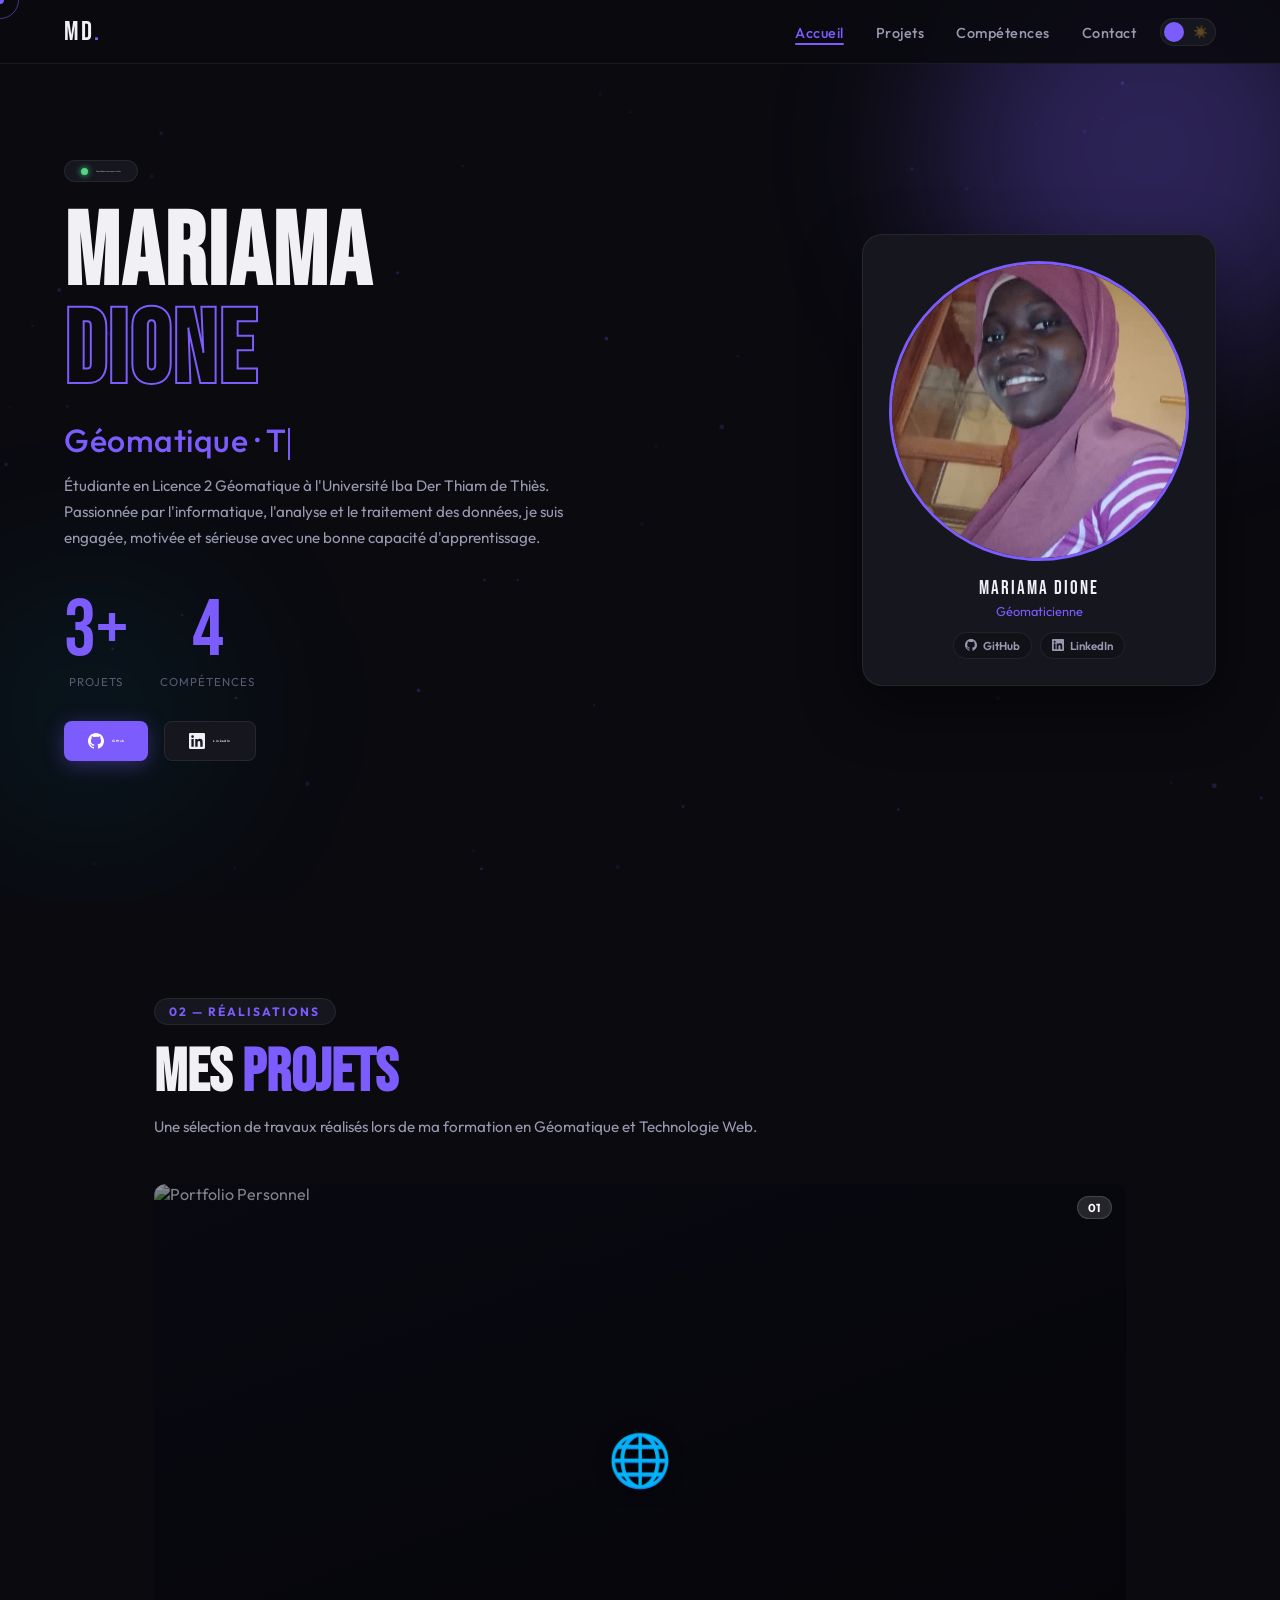
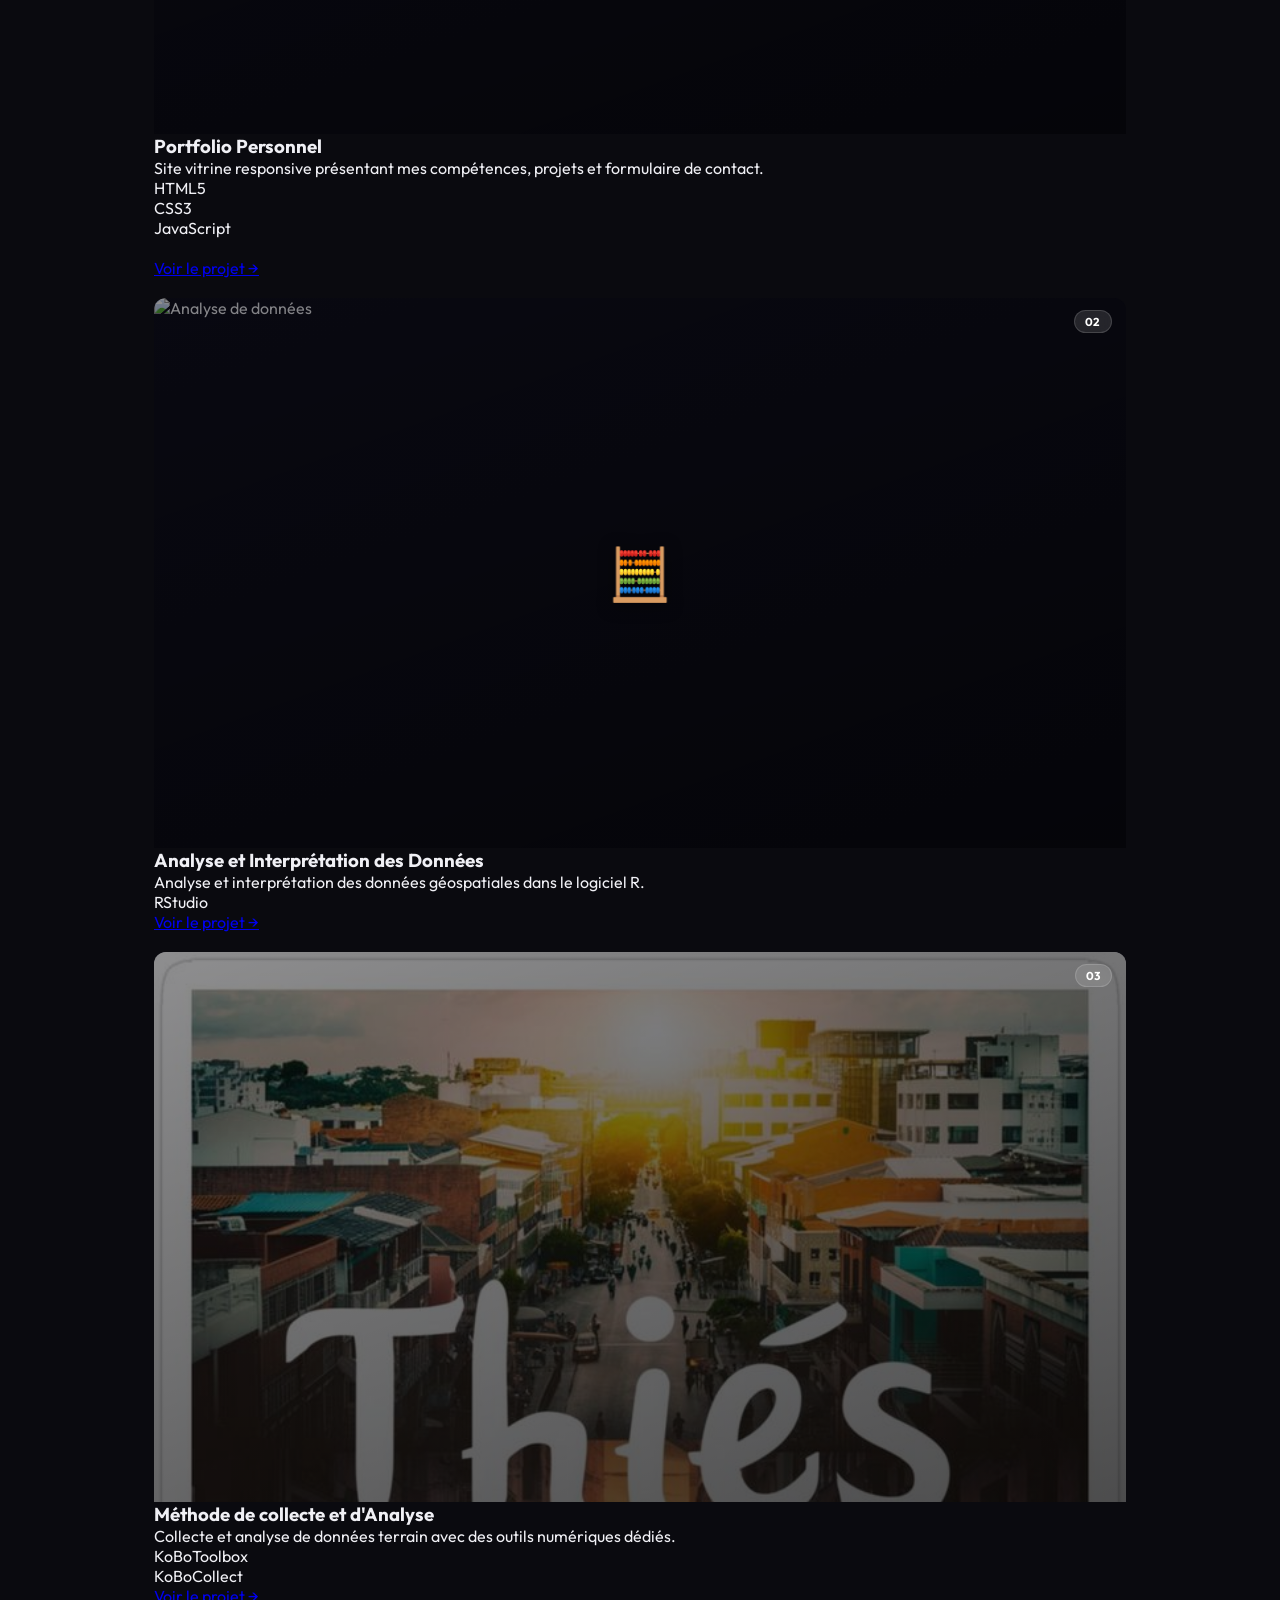
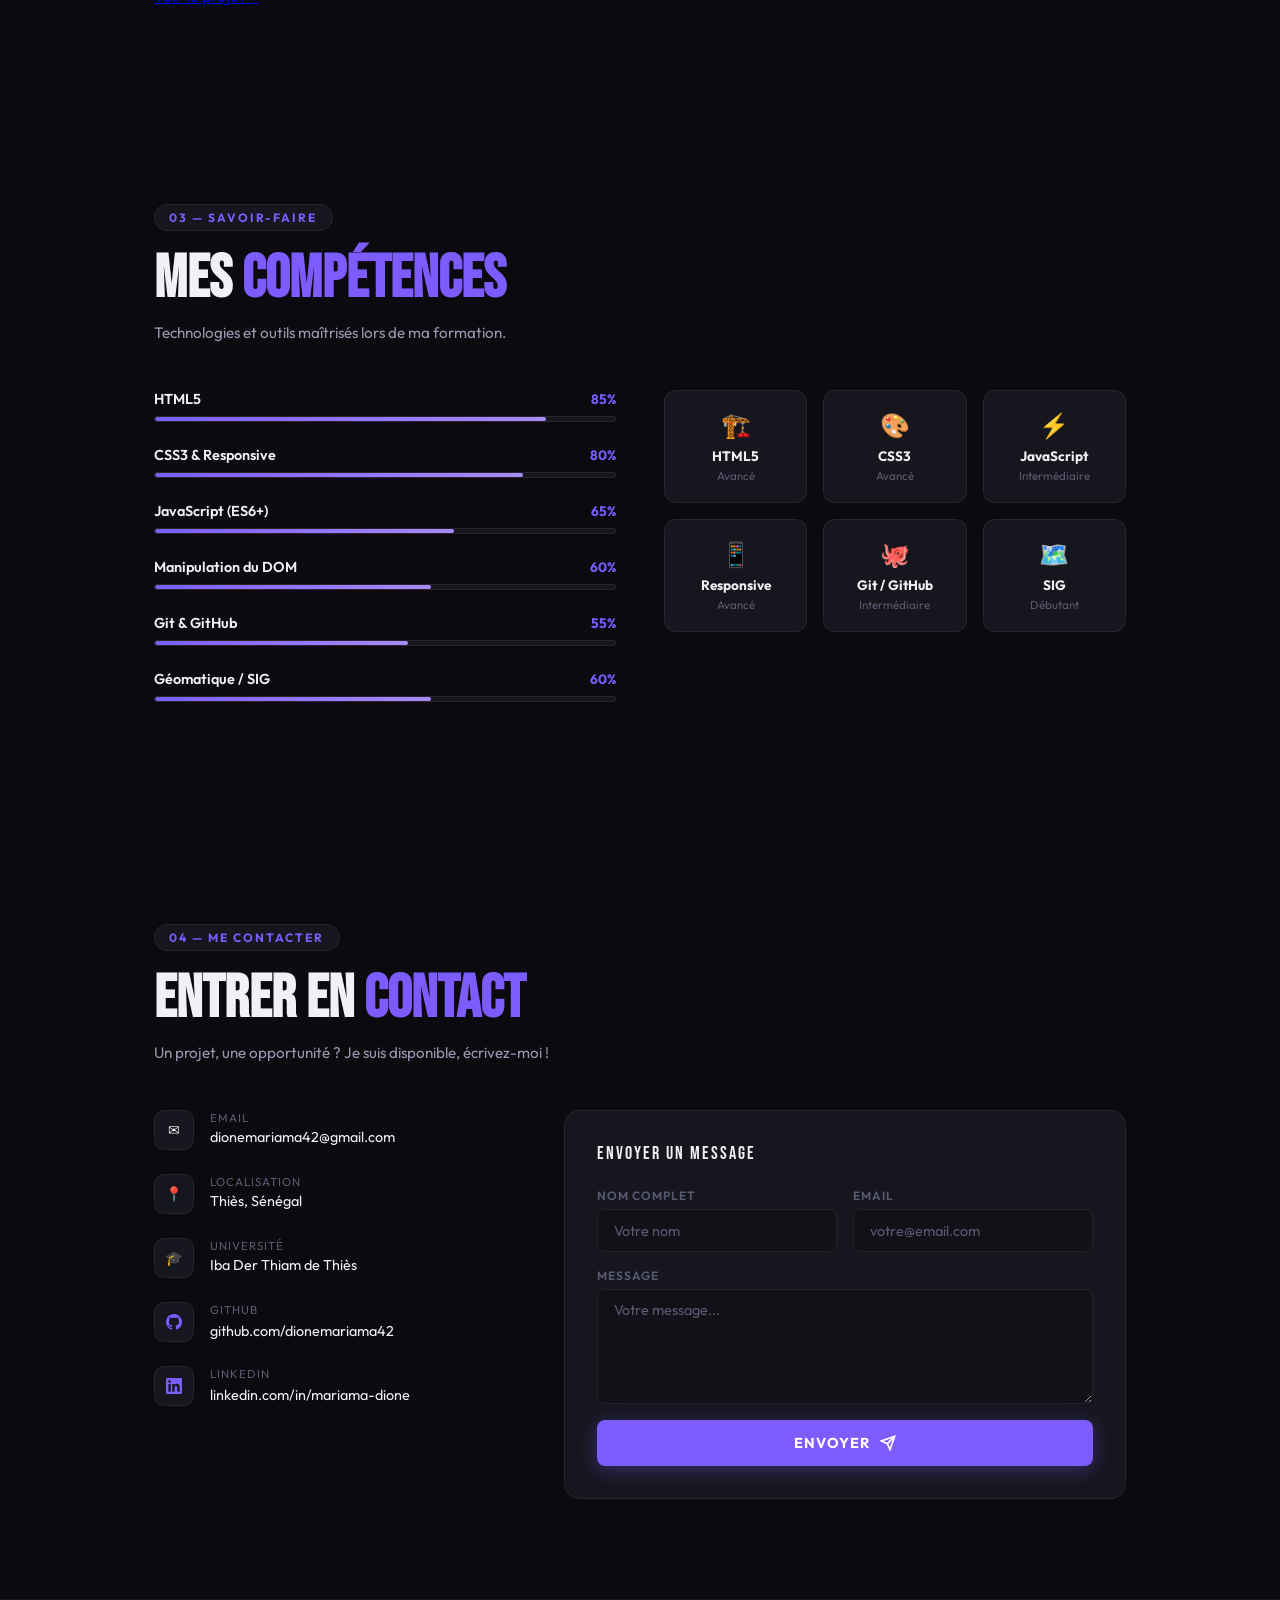
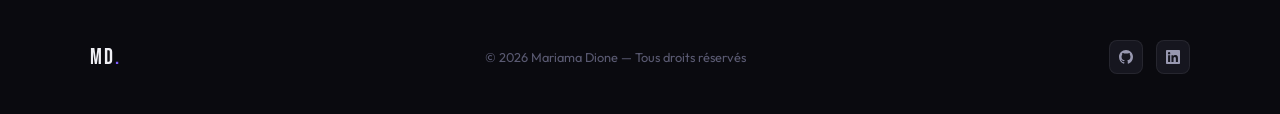
==== HTML/Index.html @ 0f65fbcf "mon portefolio" ====
<!DOCTYPE html>
<html lang="fr" data-theme="dark">
<head>
  <meta charset="UTF-8" />
  <meta name="viewport" content="width=device-width, initial-scale=1.0" />
  <title>Mariama DIONE — Portfolio</title>

  <!-- Google Fonts -->
  <link href="https://fonts.googleapis.com/css2?family=Bebas+Neue&family=Outfit:wght@300;400;500;600;700&display=swap" rel="stylesheet" />

  <!-- Feuille de style -->
  <link rel="stylesheet" href="../CSS/Style.css" />
</head>
<body>

  <!-- Particules flottantes -->
  <canvas id="particles-canvas"></canvas>

  <!-- Curseur personnalisé -->
  <div class="cursor" id="cursor"></div>
  <div class="cursor-ring" id="cursor-ring"></div>

  <!-- ========================
       NAVIGATION
  ========================= -->
  <nav>
    <div class="logo">MD<span>.</span></div>

    <div class="nav-right">
      <ul class="nav-links">
        <li><a href="#accueil">Accueil</a></li>
        <li><a href="#projets">Projets</a></li>
        <li><a href="#competences">Compétences</a></li>
        <li><a href="#contact">Contact</a></li>
      </ul>

      <!-- Toggle thème -->
      <button class="theme-toggle" id="themeToggle" aria-label="Changer le thème" title="Sombre / Clair">
        <span class="icon-moon">🌙</span>
        <span class="icon-sun">☀️</span>
        <span class="pill"></span>
      </button>

      <!-- Burger mobile -->
      <button class="nav-burger" id="navBurger" aria-label="Menu">
        <span></span><span></span><span></span>
      </button>
    </div>
  </nav>

  <!-- ========================
       HERO
  ========================= -->
  <section id="accueil" class="hero">
    <div class="hero-orb"></div>
    <div class="hero-orb2"></div>

    <div class="hero-inner">

      <!-- Texte -->
      <div class="hero-text">
        <div class="hero-badge">
          <span class="badge-dot"></span>
          Disponible pour des opportunités
        </div>

        <h1 class="hero-name">
          Mariama
          <span class="line2">DIONE</span>
        </h1>

        <!-- Typing effect -->
        <p class="hero-role" id="heroRole"></p>

        <p class="hero-bio">
          Étudiante en Licence 2 Géomatique à l'Université Iba Der Thiam de Thiès.
          Passionnée par l'informatique, l'analyse et le traitement des données,
          je suis engagée, motivée et sérieuse avec une bonne capacité d'apprentissage.
        </p>

        <!-- Statistiques animées -->
        <div class="hero-stats">
          <div class="stat-item">
            <div class="stat-num" data-target="3" data-suffix="+">0+</div>
            <div class="stat-label">Projets</div>
          </div>
          <div class="stat-item">
            <div class="stat-num" data-target="4" data-suffix="">0</div>
            <div class="stat-label">Compétences</div>
          </div>
        </div>

        <div class="hero-actions">
          <a href="https://github.com/dionemariama42" target="_blank" class="btn-primary">
            <svg viewBox="0 0 24 24" fill="currentColor">
              <path d="M12 0C5.37 0 0 5.37 0 12c0 5.3 3.44 9.8 8.2 11.38.6.11.82-.26.82-.58v-2.02c-3.34.73-4.04-1.61-4.04-1.61-.55-1.39-1.34-1.76-1.34-1.76-1.09-.74.08-.73.08-.73 1.2.09 1.84 1.24 1.84 1.24 1.07 1.83 2.8 1.3 3.49.99.11-.78.42-1.3.76-1.6-2.67-.3-5.47-1.33-5.47-5.93 0-1.31.47-2.38 1.24-3.22-.13-.3-.54-1.52.12-3.18 0 0 1.01-.32 3.3 1.23a11.5 11.5 0 0 1 3-.4c1.02.005 2.04.14 3 .4 2.28-1.55 3.29-1.23 3.29-1.23.66 1.66.25 2.88.12 3.18.77.84 1.24 1.91 1.24 3.22 0 4.61-2.81 5.63-5.48 5.92.43.37.81 1.1.81 2.22v3.29c0 .32.22.7.83.58C20.57 21.8 24 17.3 24 12c0-6.63-5.37-12-12-12z"/>
            </svg>
            GitHub
          </a>
          <a href="https://www.linkedin.com/in/mariama-dione" target="_blank" class="btn-ghost">
            <svg viewBox="0 0 24 24" fill="currentColor">
              <path d="M20.45 20.45h-3.55v-5.57c0-1.33-.03-3.04-1.85-3.04-1.85 0-2.13 1.45-2.13 2.94v5.67H9.37V9h3.41v1.56h.05c.48-.9 1.64-1.85 3.37-1.85 3.6 0 4.27 2.37 4.27 5.45v6.29zM5.34 7.43a2.06 2.06 0 1 1 0-4.12 2.06 2.06 0 0 1 0 4.12zM7.12 20.45H3.56V9h3.56v11.45zM22.23 0H1.77C.79 0 0 .77 0 1.72v20.56C0 23.23.79 24 1.77 24h20.46c.98 0 1.77-.77 1.77-1.72V1.72C24 .77 23.21 0 22.23 0z"/>
            </svg>
            LinkedIn
          </a>
        </div>
      </div>

      <!-- Avatar -->
      <div class="hero-visual">
        <div class="avatar-card">
          <div class="avatar-inner">
            <div class="avatar-img-wrap">
              <img src="../IMAGES/Image1.jpeg" alt="Mariama Dione" onerror="this.style.display='none'" />
            </div>
            <div class="avatar-info">
              <div class="avatar-name">MARIAMA DIONE</div>
              <div class="avatar-sub">Géomaticienne</div>
              <div class="avatar-socials">
                <a href="https://github.com/dionemariama42" target="_blank" class="social-pill">
                  <svg viewBox="0 0 24 24" fill="currentColor"><path d="M12 0C5.37 0 0 5.37 0 12c0 5.3 3.44 9.8 8.2 11.38.6.11.82-.26.82-.58v-2.02c-3.34.73-4.04-1.61-4.04-1.61-.55-1.39-1.34-1.76-1.34-1.76-1.09-.74.08-.73.08-.73 1.2.09 1.84 1.24 1.84 1.24 1.07 1.83 2.8 1.3 3.49.99.11-.78.42-1.3.76-1.6-2.67-.3-5.47-1.33-5.47-5.93 0-1.31.47-2.38 1.24-3.22-.13-.3-.54-1.52.12-3.18 0 0 1.01-.32 3.3 1.23a11.5 11.5 0 0 1 3-.4c1.02.005 2.04.14 3 .4 2.28-1.55 3.29-1.23 3.29-1.23.66 1.66.25 2.88.12 3.18.77.84 1.24 1.91 1.24 3.22 0 4.61-2.81 5.63-5.48 5.92.43.37.81 1.1.81 2.22v3.29c0 .32.22.7.83.58C20.57 21.8 24 17.3 24 12c0-6.63-5.37-12-12-12z"/></svg>
                  GitHub
                </a>
                <a href="https://www.linkedin.com/in/mariama-dione" target="_blank" class="social-pill">
                  <svg viewBox="0 0 24 24" fill="currentColor"><path d="M20.45 20.45h-3.55v-5.57c0-1.33-.03-3.04-1.85-3.04-1.85 0-2.13 1.45-2.13 2.94v5.67H9.37V9h3.41v1.56h.05c.48-.9 1.64-1.85 3.37-1.85 3.6 0 4.27 2.37 4.27 5.45v6.29zM5.34 7.43a2.06 2.06 0 1 1 0-4.12 2.06 2.06 0 0 1 0 4.12zM7.12 20.45H3.56V9h3.56v11.45zM22.23 0H1.77C.79 0 0 .77 0 1.72v20.56C0 23.23.79 24 1.77 24h20.46c.98 0 1.77-.77 1.77-1.72V1.72C24 .77 23.21 0 22.23 0z"/></svg>
                  LinkedIn
                </a>
              </div>
            </div>
          </div>
        </div>
      </div>

    </div>
  </section>

  <!-- ========================
     PROJETS
========================= -->
<section id="projets">
  <div class="container">
    <div class="section-label reveal"><span>02 — Réalisations</span></div>
    <h2 class="section-title reveal">Mes <em>Projets</em></h2>
    <p class="section-sub reveal">Une sélection de travaux réalisés lors de ma formation en Géomatique et Technologie Web.</p>

    <div class="projets-grid">

      <article class="projet-card reveal">
        <div class="projet-thumb">
          <img src="" alt="Portfolio Personnel" />
          <div class="projet-overlay"></div>
          <div class="projet-thumb-icon">🌐</div>
          <span class="projet-num">01</span>
        </div>
        <div class="projet-body">
          <h3 class="projet-title">Portfolio Personnel</h3>
          <p class="projet-desc">Site vitrine responsive présentant mes compétences, projets et formulaire de contact.</p>
          <div class="projet-techs">
            <span class="tech-tag">HTML5</span><br>
            <span class="tech-tag">CSS3</span><br>
            <span class="tech-tag">JavaScript</span><br>
          </div><br>
          <a href="https://github.com/dionemariama42/portfolio" target="_blank" class="projet-link">Voir le projet →</a>
        </div>
      </article><br>

      <article class="projet-card reveal">
        <div class="projet-thumb">
          <img src="../IMAGES/projet-rstudio.png" alt="Analyse de données" />
          <div class="projet-overlay"></div>
          <div class="projet-thumb-icon">🧮</div>
          <span class="projet-num">02</span>
        </div>
        <div class="projet-body">
          <h3 class="projet-title">Analyse et Interprétation des Données</h3>
          <p class="projet-desc">Analyse et interprétation des données géospatiales dans le logiciel R.</p>
          <div class="projet-techs">
            <span class="tech-tag">RStudio</span>
          </div>
          <a href="https://github.com/dionemariama42/portfolio" target="_blank" class="projet-link">Voir le projet →</a>
        </div>
      </article><br>

      <article class="projet-card reveal">
        <div class="projet-thumb">
          <img src="../IMAGES/Image3.jpeg" alt="Collecte de données" />
          <div class="projet-overlay"></div>
          <span class="projet-num">03</span>
        </div>
        <div class="projet-body">
          <h3 class="projet-title">Méthode de collecte et d'Analyse</h3>
          <p class="projet-desc">Collecte et analyse de données terrain avec des outils numériques dédiés.</p>
          <div class="projet-techs">
            <span class="tech-tag">KoBoToolbox</span><br>
            <span class="tech-tag">KoBoCollect</span>
          </div>
          <a href="https://github.com/dionemariama42/portfolio" target="_blank" class="projet-link">Voir le projet →</a>
        </div>
      </article>

    </div>
  </div>
</section>
  <!-- ========================
       COMPÉTENCES
  ========================= -->
  <section id="competences">
    <div class="container">
      <div class="section-label reveal"><span>03 — Savoir-faire</span></div>
      <h2 class="section-title reveal">Mes <em>Compétences</em></h2>
      <p class="section-sub reveal">Technologies et outils maîtrisés lors de ma formation.</p>

      <div class="comp-layout">

        <!-- Barres animées -->
        <div class="comp-list reveal-left">
          <div class="comp-item">
            <div class="comp-meta"><span class="comp-name">HTML5</span><span class="comp-pct">85%</span></div>
            <div class="bar-bg"><div class="bar-fill" data-width="85%"></div></div>
          </div>
          <div class="comp-item">
            <div class="comp-meta"><span class="comp-name">CSS3 &amp; Responsive</span><span class="comp-pct">80%</span></div>
            <div class="bar-bg"><div class="bar-fill" data-width="80%"></div></div>
          </div>
          <div class="comp-item">
            <div class="comp-meta"><span class="comp-name">JavaScript (ES6+)</span><span class="comp-pct">65%</span></div>
            <div class="bar-bg"><div class="bar-fill" data-width="65%"></div></div>
          </div>
          <div class="comp-item">
            <div class="comp-meta"><span class="comp-name">Manipulation du DOM</span><span class="comp-pct">60%</span></div>
            <div class="bar-bg"><div class="bar-fill" data-width="60%"></div></div>
          </div>
          <div class="comp-item">
            <div class="comp-meta"><span class="comp-name">Git &amp; GitHub</span><span class="comp-pct">55%</span></div>
            <div class="bar-bg"><div class="bar-fill" data-width="55%"></div></div>
          </div>
          <div class="comp-item">
            <div class="comp-meta"><span class="comp-name">Géomatique / SIG</span><span class="comp-pct">60%</span></div>
            <div class="bar-bg"><div class="bar-fill" data-width="60%"></div></div>
          </div>
        </div>

        <!-- Badges -->
        <div class="comp-badges reveal-right">
          <div class="skill-badge"><div class="skill-icon">🏗️</div><div class="skill-name">HTML5</div><div class="skill-level">Avancé</div></div>
          <div class="skill-badge"><div class="skill-icon">🎨</div><div class="skill-name">CSS3</div><div class="skill-level">Avancé</div></div>
          <div class="skill-badge"><div class="skill-icon">⚡</div><div class="skill-name">JavaScript</div><div class="skill-level">Intermédiaire</div></div>
          <div class="skill-badge"><div class="skill-icon">📱</div><div class="skill-name">Responsive</div><div class="skill-level">Avancé</div></div>
          <div class="skill-badge"><div class="skill-icon">🐙</div><div class="skill-name">Git / GitHub</div><div class="skill-level">Intermédiaire</div></div>
          <div class="skill-badge"><div class="skill-icon">🗺️</div><div class="skill-name">SIG</div><div class="skill-level">Débutant</div></div>
        </div>

      </div>
    </div>
  </section>
  

  <!-- ========================
       CONTACT
  ========================= -->
  <section id="contact">
    <div class="container">
      <div class="section-label reveal"><span>04 — Me contacter</span></div>
      <h2 class="section-title reveal">Entrer en <em>Contact</em></h2>
      <p class="section-sub reveal">Un projet, une opportunité ? Je suis disponible, écrivez-moi !</p>

      <div class="contact-grid">

        <div class="contact-left reveal-left">
          <div class="contact-item">
            <div class="ci-icon">✉</div>
            <div><div class="ci-label">Email</div><div class="ci-value">dionemariama42@gmail.com</div></div>
          </div>
          <div class="contact-item">
            <div class="ci-icon">📍</div>
            <div><div class="ci-label">Localisation</div><div class="ci-value">Thiès, Sénégal</div></div>
          </div>
          <div class="contact-item">
            <div class="ci-icon">🎓</div>
            <div><div class="ci-label">Université</div><div class="ci-value">Iba Der Thiam de Thiès</div></div>
          </div>
          <div class="contact-item">
            <div class="ci-icon">
              <svg viewBox="0 0 24 24"><path d="M12 0C5.37 0 0 5.37 0 12c0 5.3 3.44 9.8 8.2 11.38.6.11.82-.26.82-.58v-2.02c-3.34.73-4.04-1.61-4.04-1.61-.55-1.39-1.34-1.76-1.34-1.76-1.09-.74.08-.73.08-.73 1.2.09 1.84 1.24 1.84 1.24 1.07 1.83 2.8 1.3 3.49.99.11-.78.42-1.3.76-1.6-2.67-.3-5.47-1.33-5.47-5.93 0-1.31.47-2.38 1.24-3.22-.13-.3-.54-1.52.12-3.18 0 0 1.01-.32 3.3 1.23a11.5 11.5 0 0 1 3-.4c1.02.005 2.04.14 3 .4 2.28-1.55 3.29-1.23 3.29-1.23.66 1.66.25 2.88.12 3.18.77.84 1.24 1.91 1.24 3.22 0 4.61-2.81 5.63-5.48 5.92.43.37.81 1.1.81 2.22v3.29c0 .32.22.7.83.58C20.57 21.8 24 17.3 24 12c0-6.63-5.37-12-12-12z"/></svg>
            </div>
            <div><div class="ci-label">GitHub</div><a href="https://github.com/dionemariama42" target="_blank" class="ci-value">github.com/dionemariama42</a></div>
          </div>
          <div class="contact-item">
            <div class="ci-icon">
              <svg viewBox="0 0 24 24"><path d="M20.45 20.45h-3.55v-5.57c0-1.33-.03-3.04-1.85-3.04-1.85 0-2.13 1.45-2.13 2.94v5.67H9.37V9h3.41v1.56h.05c.48-.9 1.64-1.85 3.37-1.85 3.6 0 4.27 2.37 4.27 5.45v6.29zM5.34 7.43a2.06 2.06 0 1 1 0-4.12 2.06 2.06 0 0 1 0 4.12zM7.12 20.45H3.56V9h3.56v11.45zM22.23 0H1.77C.79 0 0 .77 0 1.72v20.56C0 23.23.79 24 1.77 24h20.46c.98 0 1.77-.77 1.77-1.72V1.72C24 .77 23.21 0 22.23 0z"/></svg>
            </div>
            <div><div class="ci-label">LinkedIn</div><a href="https://www.linkedin.com/in/mariama-dione" target="_blank" class="ci-value">linkedin.com/in/mariama-dione</a></div>
          </div>
        </div>

        <!-- Formulaire -->
        <div class="contact-form reveal-right" id="contactForm">
          <div class="form-title">ENVOYER UN MESSAGE</div>
          <div class="form-row">
            <div class="form-group">
              <label for="nom">Nom complet</label>
              <input type="text" id="nom" name="nom" placeholder="Votre nom" />
            </div>
            <div class="form-group">
              <label for="email">Email</label>
              <input type="email" id="email" name="email" placeholder="votre@email.com" />
            </div>
          </div>
          <div class="form-group">
            <label for="message">Message</label>
            <textarea id="message" name="message" rows="5" placeholder="Votre message..."></textarea>
          </div>
          <button type="button" class="btn-send" id="btnSend">
            ENVOYER
            <svg viewBox="0 0 24 24" fill="none" stroke="currentColor" stroke-width="2.5">
              <path d="M22 2L11 13"/><path d="M22 2L15 22l-4-9-9-4 20-7z"/>
            </svg>
          </button>
          <div class="form-toast" id="formToast"></div>
        </div>

      </div>
    </div>
  </section>

  <!-- ========================
       FOOTER
  ========================= -->
  <footer>
    <div class="footer-inner">
      <div class="footer-logo">MD<span>.</span></div>
      <p class="footer-copy">© 2026 Mariama Dione — Tous droits réservés</p>
      <div class="footer-socials">
        <a href="https://github.com/dionemariama42" target="_blank" aria-label="GitHub">
          <svg viewBox="0 0 24 24"><path d="M12 0C5.37 0 0 5.37 0 12c0 5.3 3.44 9.8 8.2 11.38.6.11.82-.26.82-.58v-2.02c-3.34.73-4.04-1.61-4.04-1.61-.55-1.39-1.34-1.76-1.34-1.76-1.09-.74.08-.73.08-.73 1.2.09 1.84 1.24 1.84 1.24 1.07 1.83 2.8 1.3 3.49.99.11-.78.42-1.3.76-1.6-2.67-.3-5.47-1.33-5.47-5.93 0-1.31.47-2.38 1.24-3.22-.13-.3-.54-1.52.12-3.18 0 0 1.01-.32 3.3 1.23a11.5 11.5 0 0 1 3-.4c1.02.005 2.04.14 3 .4 2.28-1.55 3.29-1.23 3.29-1.23.66 1.66.25 2.88.12 3.18.77.84 1.24 1.91 1.24 3.22 0 4.61-2.81 5.63-5.48 5.92.43.37.81 1.1.81 2.22v3.29c0 .32.22.7.83.58C20.57 21.8 24 17.3 24 12c0-6.63-5.37-12-12-12z"/></svg>
        </a>
        <a href="https://www.linkedin.com/in/mariama-dione" target="_blank" aria-label="LinkedIn">
          <svg viewBox="0 0 24 24"><path d="M20.45 20.45h-3.55v-5.57c0-1.33-.03-3.04-1.85-3.04-1.85 0-2.13 1.45-2.13 2.94v5.67H9.37V9h3.41v1.56h.05c.48-.9 1.64-1.85 3.37-1.85 3.6 0 4.27 2.37 4.27 5.45v6.29zM5.34 7.43a2.06 2.06 0 1 1 0-4.12 2.06 2.06 0 0 1 0 4.12zM7.12 20.45H3.56V9h3.56v11.45zM22.23 0H1.77C.79 0 0 .77 0 1.72v20.56C0 23.23.79 24 1.77 24h20.46c.98 0 1.77-.77 1.77-1.72V1.72C24 .77 23.21 0 22.23 0z"/></svg>
        </a>
      </div>
    </div>
  </footer>

  <!-- Script externe -->
  <script src="../JS/App.js"></script>

</body>
</html>
---- CSS/Style.css ----
/* =====================================================
   MARIAMA DIONE — Portfolio  |  style.css
   ===================================================== */

/* ── Variables de thème ── */
:root,                              /* Cible l'élément racine HTML et l'attribut data-theme="dark" */
[data-theme="dark"] {               /* Applique ces variables quand le thème sombre est actif */
  --bg-primary:    #0a0a0f;         /* Couleur de fond principale : noir très profond avec teinte bleue */
  --bg-secondary:  #111118;         /* Fond secondaire légèrement plus clair que le primaire */
  --bg-card:       #16161f;         /* Fond des cartes et éléments en surélévation */
  --bg-card-hover: #1c1c28;         /* Fond des cartes au survol, légèrement plus lumineux */
  --border-color:  rgba(255,255,255,0.07); /* Couleur des bordures : blanc très transparent */
  --text-primary:  #f0f0f5;         /* Couleur du texte principal : blanc cassé légèrement bleuté */
  --text-secondary:#9898b0;         /* Texte secondaire : gris moyen avec teinte violacée */
  --text-muted:    #5a5a72;         /* Texte atténué : gris foncé pour infos peu importantes */
  --accent:        #7c5cfc;         /* Couleur d'accentuation principale : violet vif */
  --accent-rgb:    124,92,252;      /* Valeur RGB de l'accent pour usage dans rgba() */
  --accent-glow:   rgba(124,92,252,0.3); /* Lueur violette semi-transparente pour effets */
  --nav-bg:        rgba(10,10,15,0.88);  /* Fond de la navigation avec légère transparence */
  --shadow-card:   0 20px 60px rgba(0,0,0,0.4); /* Ombre portée des cartes */
}

[data-theme="light"] {              /* Variables spécifiques au thème clair */
  --bg-primary:    #f4f4f8;         /* Fond principal clair : blanc légèrement grisé */
  --bg-secondary:  #eaeaf2;         /* Fond secondaire clair : gris très pâle */
  --bg-card:       #ffffff;         /* Fond des cartes : blanc pur */
  --bg-card-hover: #f0f0fb;         /* Fond des cartes au survol : blanc légèrement violacé */
  --border-color:  rgba(0,0,0,0.08); /* Bordures : noir très transparent pour le thème clair */
  --text-primary:  #12121a;         /* Texte principal : quasi-noir */
  --text-secondary:#44445a;         /* Texte secondaire : gris foncé */
  --text-muted:    #8888a0;         /* Texte atténué : gris moyen */
  --accent:        #6040e8;         /* Accent clair : violet légèrement différent du mode sombre */
  --accent-rgb:    96,64,232;       /* RGB de l'accent clair */
  --accent-glow:   rgba(96,64,232,0.15); /* Lueur plus discrète pour le thème clair */
  --nav-bg:        rgba(244,244,248,0.9); /* Fond navigation clair semi-transparent */
  --shadow-card:   0 20px 60px rgba(0,0,0,0.08); /* Ombre légère pour le thème clair */
}

/* ── Reset ── */
*, *::before, *::after { box-sizing: border-box; margin: 0; padding: 0; } /* Reset universel : inclut padding/border dans la taille, supprime marges */
html { scroll-behavior: smooth; }  /* Active le défilement fluide pour les ancres # */
body {
  background: var(--bg-primary);   /* Applique la couleur de fond définie dans les variables */
  color: var(--text-primary);      /* Couleur de texte par défaut pour toute la page */
  font-family: 'Outfit', sans-serif; /* Police principale : Outfit (Google Fonts), sans-serif en fallback */
  transition: background 0.4s ease, color 0.4s ease; /* Transition douce lors du changement de thème */
  overflow-x: hidden;              /* Masque le défilement horizontal non voulu */
}

/* =====================================================
   CURSEUR PERSONNALISÉ
   ===================================================== */
.cursor {
  width: 8px; height: 8px;         /* Petit point de 8px de diamètre */
  background: var(--accent);       /* Coloré avec la couleur d'accent (violet) */
  border-radius: 50%;              /* Forme circulaire parfaite */
  position: fixed; top: 0; left: 0; /* Positionné en haut gauche, fixe par rapport au viewport */
  pointer-events: none; z-index: 9999; /* Ne bloque pas les clics, affiché au-dessus de tout */
  transform: translate(-50%,-50%); /* Centre le point sur la position exacte du curseur */
  transition: transform 0.12s ease, background 0.3s; /* Animation rapide du mouvement */
}
.cursor-ring {
  width: 38px; height: 38px;       /* Anneau plus grand autour du curseur : 38px de diamètre */
  border: 1.5px solid var(--accent); /* Bordure fine de couleur accent */
  border-radius: 50%;              /* Forme circulaire */
  position: fixed; top: 0; left: 0; /* Fixé comme le curseur principal */
  pointer-events: none; z-index: 9998; /* Sous le point du curseur (z-index légèrement inférieur) */
  transform: translate(-50%,-50%); /* Centre l'anneau sur le curseur */
  transition: width 0.25s, height 0.25s, left 0.08s, top 0.08s, border-color 0.3s; /* Suivi légèrement en retard pour effet traîne */
  opacity: 0.55;                   /* Semi-transparent pour ne pas gêner la lecture */
}

/* =====================================================
   NAVIGATION
   ===================================================== */
nav {
  position: fixed; top: 0; left: 0; right: 0; /* Collée en haut, s'étend sur toute la largeur */
  display: flex; align-items: center; justify-content: space-between; /* Flexbox : logo à gauche, liens à droite */
  padding: 0 5%;                   /* Marges latérales de 5% de la largeur */
  height: 64px;                    /* Hauteur fixe de la barre de navigation */
  background: var(--nav-bg);       /* Fond semi-transparent défini en variable */
  backdrop-filter: blur(16px);     /* Effet verre dépoli derrière la nav */
  border-bottom: 1px solid var(--border-color); /* Ligne de séparation subtile en bas */
  z-index: 100;                    /* Reste au-dessus du contenu de la page */
  transition: background 0.4s, border-color 0.4s, box-shadow 0.3s; /* Transitions pour le changement de thème */
}
nav.scrolled {
  box-shadow: 0 4px 30px rgba(var(--accent-rgb), 0.08); /* Légère ombre violette quand la page défile */
}
.logo {
  font-family: 'Bebas Neue', sans-serif; /* Police condensée et impactante pour le logo */
  font-size: 1.7rem; letter-spacing: 2px; /* Taille et espacement des lettres du logo */
  color: var(--text-primary);      /* Couleur du texte principal */
  user-select: none;               /* Empêche la sélection du texte du logo par clic */
}
.logo span { color: var(--accent); } /* La partie colorée du logo en violet */

.nav-right { display: flex; align-items: center; gap: 1.5rem; } /* Conteneur droit : liens + toggle, alignés */

.nav-links { display: flex; gap: 2rem; list-style: none; } /* Liens de navigation en ligne, sans puces */
.nav-links a {
  color: var(--text-secondary);    /* Couleur grisée par défaut */
  text-decoration: none;           /* Supprime le soulignement natif */
  font-size: .9rem; font-weight: 500; /* Taille et graisse du texte des liens */
  letter-spacing: .5px;            /* Léger espacement entre les lettres */
  position: relative;              /* Nécessaire pour positionner le pseudo-élément ::after */
  transition: color 0.2s;          /* Transition de couleur rapide au survol */
}
.nav-links a::after {
  content: '';                     /* Crée un pseudo-élément vide (la ligne sous le lien) */
  position: absolute; bottom: -3px; left: 0; /* Positionné juste sous le texte */
  width: 0; height: 2px;           /* Commence invisible (largeur 0) */
  background: var(--accent);       /* Ligne de couleur accent */
  border-radius: 2px;              /* Extrémités arrondies */
  transition: width 0.3s ease;     /* Animation de gauche à droite au survol */
}
.nav-links a:hover { color: var(--text-primary); } /* Texte plus clair au survol */
.nav-links a:hover::after { width: 100%; }          /* La ligne se déploie à 100% au survol */
.nav-links a.active { color: var(--accent); }       /* Lien actif coloré en violet */
.nav-links a.active::after { width: 100%; }         /* Ligne toujours visible pour le lien actif */

/* ── Toggle thème ── */
.theme-toggle {
  position: relative;              /* Contexte de positionnement pour la pilule intérieure */
  width: 56px; height: 28px;       /* Dimensions du bouton toggle */
  background: var(--bg-card);      /* Fond du toggle */
  border: 1.5px solid var(--border-color); /* Bordure subtile */
  border-radius: 99px;             /* Forme de pilule */
  cursor: pointer;                 /* Curseur main au survol */
  transition: background 0.4s, border-color 0.3s; /* Transitions thème */
  flex-shrink: 0;                  /* Ne rétrécit pas si l'espace manque */
}
.theme-toggle:hover { border-color: var(--accent); } /* Bordure violette au survol */
.theme-toggle .pill {
  position: absolute; top: 3px; left: 3px; /* Positionnée en haut à gauche avec marge de 3px */
  width: 20px; height: 20px;       /* Taille de la pilule coulissante */
  border-radius: 50%;              /* Forme circulaire */
  background: var(--accent);       /* Pilule de couleur accent */
  transition: transform 0.35s cubic-bezier(.68,-.55,.27,1.55), background 0.4s; /* Animation rebond */
}
[data-theme="light"] .theme-toggle .pill { transform: translateX(28px); } /* Pilule à droite en mode clair */
.theme-toggle .icon-moon,
.theme-toggle .icon-sun {
  position: absolute; top: 50%; transform: translateY(-50%); /* Centré verticalement */
  font-size: 12px; line-height: 1; /* Petite icône */
  pointer-events: none;            /* Les icônes ne captent pas les événements souris */
  transition: opacity 0.25s;       /* Transition d'opacité lors du changement de thème */
}
.theme-toggle .icon-moon { left: 7px; }  /* Lune positionnée à gauche */
.theme-toggle .icon-sun  { right: 7px; } /* Soleil positionné à droite */
[data-theme="dark"]  .theme-toggle .icon-sun  { opacity: 0.3; } /* Soleil atténué en mode sombre */
[data-theme="dark"]  .theme-toggle .icon-moon { opacity: 1; }   /* Lune visible en mode sombre */
[data-theme="light"] .theme-toggle .icon-moon { opacity: 0.3; } /* Lune atténuée en mode clair */
[data-theme="light"] .theme-toggle .icon-sun  { opacity: 1; }   /* Soleil visible en mode clair */

/* ── Hamburger mobile ── */
.nav-burger {
  display: none; flex-direction: column; gap: 5px; /* Caché par défaut, visible sur mobile */
  background: none; border: none; cursor: pointer; padding: 4px; /* Bouton sans style natif */
}
.nav-burger span {
  display: block; width: 22px; height: 2px; /* Chaque trait du hamburger */
  background: var(--text-primary); /* Couleur du texte pour les traits */
  border-radius: 2px;              /* Extrémités légèrement arrondies */
  transition: all 0.3s;            /* Animation pour la transformation en croix */
}
.nav-burger.open span:nth-child(1) { transform: translateY(7px) rotate(45deg); }  /* 1er trait : bras gauche de la croix */
.nav-burger.open span:nth-child(2) { opacity: 0; }                                /* Trait du milieu : disparaît */
.nav-burger.open span:nth-child(3) { transform: translateY(-7px) rotate(-45deg); } /* 3e trait : bras droit de la croix */

/* =====================================================
   PARTICULES DE FOND
   ===================================================== */
#particles-canvas {
  position: fixed; inset: 0;       /* Couvre tout le viewport (top/right/bottom/left = 0) */
  pointer-events: none; z-index: 0; /* Derrière tout le contenu, ne bloque pas les interactions */
  opacity: 0.5;                    /* Semi-transparent pour rester discret */
}

/* =====================================================
   HERO
   ===================================================== */
.hero {
  min-height: 100vh;               /* Au moins toute la hauteur de l'écran */
  display: flex; align-items: center; /* Centre le contenu verticalement */
  padding: 80px 5% 60px;           /* Espace pour la nav en haut (80px) + marges */
  position: relative; overflow: hidden; /* Contexte pour les orbs positionnées en absolu */
}
.hero-orb, .hero-orb2 {
  position: absolute; border-radius: 50%; /* Cercles flous décorés en position absolue */
  filter: blur(80px); pointer-events: none; /* Très flous, ne bloquent pas les clics */
  transition: background 0.4s;     /* Transition de couleur lors du changement de thème */
}
.hero-orb {
  width: 420px; height: 420px;     /* Grande sphère de lumière violette */
  background: var(--accent-glow);  /* Couleur violette transparente */
  top: -60px; right: -80px;        /* Positionnée en haut à droite, partiellement hors écran */
  animation: orbFloat 8s ease-in-out infinite; /* Flottement lent et continu */
}
.hero-orb2 {
  width: 300px; height: 300px;     /* Sphère secondaire plus petite (bleu-cyan) */
  background: rgba(0,200,255,0.06); /* Couleur cyan très transparente */
  bottom: 40px; left: -60px;       /* En bas à gauche, légèrement hors écran */
  animation: orbFloat 10s ease-in-out infinite reverse; /* Flottement inversé, plus lent */
}
@keyframes orbFloat {
  0%,100% { transform: translateY(0) scale(1); }    /* Position normale */
  50%      { transform: translateY(-30px) scale(1.05); } /* Monte de 30px et grossit légèrement */
}

.hero-inner {
  max-width: 1200px; margin: 0 auto; width: 100%; /* Centré avec largeur max */
  display: flex; align-items: center; gap: 4rem;   /* Texte et avatar côte à côte */
  position: relative; z-index: 1;  /* Au-dessus des orbs de fond */
}
.hero-text { flex: 1; }            /* Le texte prend tout l'espace disponible restant */

/* Badge disponible */
.hero-badge {
  display: inline-flex; align-items: center; gap: .5rem; /* Badge en ligne avec icône */
  background: var(--bg-card);      /* Fond de carte */
  border: 1px solid var(--border-color); /* Bordure subtile */
  color: var(--text-secondary);    /* Texte grisé */
  font-size: .12rem; font-weight: 500; /* Petit texte semi-gras */
  padding: .4rem 1rem; border-radius: 99px; /* Forme pilule avec rembourrage */
  margin-bottom: 1.5rem;           /* Espace sous le badge */
  opacity: 0; animation: fadeSlideUp 0.7s 0.2s forwards; /* Apparaît en glissant vers le haut, délai 0.2s */
}
.badge-dot {
  width: 7px; height: 7px; border-radius: 50%; /* Petit point circulaire vert */
  background: #4cdb82;             /* Vert "disponible" */
  box-shadow: 0 0 6px #4cdb82;     /* Lueur verte autour du point */
  animation: pulse 2s infinite;    /* Pulsation continue pour attirer l'attention */
}
@keyframes pulse { 0%,100%{opacity:1;} 50%{opacity:.35;} } /* Clignotement doux en boucle */

/* Titre héro */
.hero-name {
  font-family: 'Bebas Neue', sans-serif; /* Police d'impact pour le nom */
  font-size: clamp(3.5rem, 8vw, 7rem); /* Taille fluide : min 3.5rem, 8% viewport, max 7rem */
  line-height: .95; letter-spacing: 2px; /* Interlignage serré, lettres espacées */
  color: var(--text-primary);      /* Couleur principale */
  opacity: 0; animation: fadeSlideUp 0.7s 0.4s forwards; /* Apparition retardée de 0.4s */
}
.hero-name .line2 {
  display: block;                  /* Force le passage à la ligne */
  color: transparent;              /* Texte invisible */
  -webkit-text-stroke: 2px var(--accent); /* Contour violet : effet texte "outline" */
}

.hero-role {
  font-size: 2rem; font-weight: 500; /* Taille normale, semi-gras */
  color: var(--accent);            /* Rôle affiché en violet */
  margin: 1.2rem 0 .8rem; letter-spacing: .5px; /* Marges et espacement */
  opacity: 0; animation: fadeSlideUp 0.7s 0.6s forwards; /* Apparition retardée de 0.6s */
}

/* Typing cursor */
.hero-role .typed-cursor {
  display: inline-block; width: 2px; height: 1em; /* Fine barre verticale */
  background: var(--accent);       /* Curseur de couleur accent */
  margin-left: 2px;                /* Léger espace après le texte tapé */
  animation: blink 1s step-end infinite; /* Clignotement discret (step-end = sans transition) */
  vertical-align: middle;          /* Aligné avec le texte environnant */
}
@keyframes blink { 0%,100%{opacity:1;} 50%{opacity:0;} } /* Alternance visible/invisible */

.hero-bio {
  color: var(--text-secondary);    /* Texte grisé pour la description */
  font-size: .95rem; line-height: 1.7; max-width: 500px; /* Lisibilité optimale */
  opacity: 0; animation: fadeSlideUp 0.7s 0.8s forwards; /* Apparition retardée de 0.8s */
}

.hero-actions {
  display: flex; gap: 1rem; margin-top: 2rem; flex-wrap: wrap; /* Boutons côte à côte, passent à la ligne si besoin */
  opacity: 0; animation: fadeSlideUp 0.7s 1s forwards; /* Apparition retardée de 1s */
}

/* Stats héro */
.hero-stats {
  display: flex; gap: 2rem; margin-top: 2.5rem; flex-wrap: wrap; /* Statistiques en ligne */
  opacity: 0; animation: fadeSlideUp 0.7s 1.1s forwards; /* Derniers éléments à apparaître */
}
.stat-item { text-align: center; } /* Chaque stat centrée */
.stat-num {
  font-family: 'Bebas Neue', sans-serif; /* Chiffre en police d'impact */
  font-size: 5rem; color: var(--accent); /* Grand et violet */
  line-height: 1;                  /* Pas d'interlignage supplémentaire */
}
.stat-label { font-size: .72rem; color: var(--text-muted); text-transform: uppercase; letter-spacing: 1px; margin-top: .2rem; } /* Label en petites majuscules atténuées */

/* Boutons */
.btn-primary, .btn-ghost {
  display: inline-flex; align-items: center; gap: .5rem; /* Icône + texte alignés */
  padding: .7rem 1.5rem; border-radius: 8px;             /* Taille et coins arrondis */
  font-size: .20rem; font-weight: 600;                    /* Texte légèrement gras */
  text-decoration: none;           /* Supprime le soulignement des liens */
  transition: all 0.25s;           /* Transition globale pour tous les effets */
  letter-spacing: .4px;            /* Léger espacement des lettres */
}
.btn-primary svg, .btn-ghost svg { width:16px; height:16px; } /* Icônes SVG normalisées à 16px */
.btn-primary {
  background: var(--accent); color: #fff; /* Bouton plein violet avec texte blanc */
  box-shadow: 0 4px 20px rgba(var(--accent-rgb), 0.35); /* Ombre violette sous le bouton */
}
.btn-primary:hover { opacity:.85; transform:translateY(-3px); box-shadow: 0 8px 28px rgba(var(--accent-rgb), 0.45); } /* Survol : légèrement transparent, monte, ombre plus forte */
.btn-ghost {
  background: var(--bg-card);      /* Fond de carte au lieu de plein */
  border: 1.5px solid var(--border-color); /* Bordure subtile */
  color: var(--text-primary);      /* Texte de couleur principale */
}
.btn-ghost:hover { border-color:var(--accent); color:var(--accent); transform:translateY(-3px); } /* Survol : bordure et texte violets, monte */

/* Avatar */
.hero-visual {
  flex-shrink: 0;                  /* Ne rétrécit pas quand l'espace manque */
  opacity: 0; animation: fadeSlideLeft 0.8s 0.5s forwards; /* Glisse depuis la droite, délai 0.5s */
}
.avatar-card {
  background: var(--bg-card);      /* Fond de la carte avatar */
  border: 1px solid var(--border-color); /* Bordure subtile */
  border-radius: 20px; padding: 2px; /* Coins très arrondis, rembourrage minimal */
  box-shadow: var(--shadow-card);  /* Ombre portée profonde */
  transition: background 0.4s, border-color 0.4s; /* Transitions pour changement de thème */
}
.avatar-card:hover { border-color: var(--accent); } /* Bordure violette au survol */
.avatar-inner {
  border-radius: 18px; overflow: hidden; /* Légèrement moins arrondi que la carte parente */
  padding: 1.5rem;                 /* Espace intérieur */
  display: flex; flex-direction: column; align-items: center; gap: 1rem; /* Contenu en colonne centré */
}
.avatar-img-wrap {
  width: 300px; height: 300px; border-radius: 50%; /* Cercle de 110px pour la photo */
  background: var(--bg-secondary); /* Fond en cas d'absence d'image */
  display: flex; align-items: center; justify-content: center; /* Centre l'emoji ou l'image */
  font-size: 3rem;                 /* Taille de l'emoji si pas d'image */
  border: 3px solid var(--accent); /* Bordure violette autour de la photo */
  overflow: hidden;                /* Découpe l'image dans le cercle */
  position: relative;              /* Pour le pseudo-élément rotatif */
}
.avatar-img-wrap::after {
  content: '';                     /* Anneau décoratif tournant autour de la photo */
  position: absolute; inset: -4px; /* Légèrement plus grand que le conteneur */
  border-radius: 70%;              /* Forme circulaire */
  border: 2px solid var(--accent); /* Bordure violette fine */
  opacity: 0.3;                    /* Très transparent */
  animation: spin 6s linear infinite; /* Rotation continue sur 6 secondes */
}
@keyframes spin { to { transform: rotate(360deg); } } /* Rotation complète à 360° */
.avatar-img-wrap img { width:100%; height:100%; object-fit:cover; } /* Image couvre tout le cercle */
.avatar-info { text-align: center; } /* Informations textuelles centrées */
.avatar-name {
  font-family:'Bebas Neue',sans-serif; /* Nom en police d'impact */
  font-size:1.2rem; letter-spacing:2px; color:var(--text-primary); /* Style du nom */
}
.avatar-sub { font-size:.8rem; color:var(--accent); margin:.2rem 0 .8rem; } /* Sous-titre violet */
.avatar-socials { display:flex; gap:.5rem; justify-content:center; } /* Icônes sociales centrées */
.social-pill {
  display:inline-flex; align-items:center; gap:.35rem; /* Pilule avec icône + texte */
  background:var(--bg-secondary); border:1px solid var(--border-color); /* Fond et bordure discrets */
  color:var(--text-secondary);    /* Texte grisé */
  font-size:.72rem; font-weight:600; /* Petit texte gras */
  padding:.3rem .7rem; border-radius:99px; /* Forme pilule */
  text-decoration:none;           /* Supprime le soulignement */
  transition: all 0.2s;           /* Transition globale rapide */
}
.social-pill svg { width:12px; height:12px; fill:currentColor; } /* Icône SVG de 12px */
.social-pill:hover { color:var(--accent); border-color:var(--accent); } /* Violet au survol */

/* =====================================================
   KEYFRAMES GÉNÉRAUX
   ===================================================== */
@keyframes fadeSlideUp {
  from { opacity:0; transform:translateY(30px); } /* Commence invisible, 30px plus bas */
  to   { opacity:1; transform:translateY(0); }    /* Arrive à sa position normale et visible */
}
@keyframes fadeSlideLeft {
  from { opacity:0; transform:translateX(40px); } /* Commence invisible, 40px à droite */
  to   { opacity:1; transform:translateX(0); }    /* Arrive à sa position normale et visible */
}

/* ── Scroll reveal ── */
.reveal {
  opacity: 0; transform: translateY(40px); /* État initial : caché, décalé vers le bas */
  transition: opacity 0.7s ease, transform 0.7s ease; /* Transition lente et douce */
}
.reveal.visible { opacity: 1; transform: translateY(0); } /* Devient visible quand JS ajoute .visible */
.reveal-left {
  opacity: 0; transform: translateX(-40px); /* Entrée depuis la gauche */
  transition: opacity 0.7s ease, transform 0.7s ease;
}
.reveal-left.visible { opacity: 1; transform: translateX(0); } /* Revient à la position normale */
.reveal-right {
  opacity: 0; transform: translateX(40px); /* Entrée depuis la droite */
  transition: opacity 0.7s ease, transform 0.7s ease;
}
.reveal-right.visible { opacity: 1; transform: translateX(0); } /* Revient à la position normale */

/* =====================================================
   SECTIONS COMMUNES
   ===================================================== */
section { padding: 100px 0; position: relative; z-index: 1; } /* 100px de padding vertical, au-dessus des particules */
.container { max-width: 1100px; margin: 0 auto; padding: 0 5%; } /* Largeur max centrée avec marges latérales */

.section-label span {
  font-size: .75rem; font-weight: 700;    /* Très petit et gras */
  letter-spacing: 2px; text-transform: uppercase; /* Tout en majuscules espacées */
  color: var(--accent);                   /* Couleur violette */
  background: var(--bg-card);            /* Fond de carte */
  border: 1px solid var(--border-color); /* Bordure subtile */
  padding: .3rem .9rem; border-radius: 99px; /* Forme pilule */
}
.section-title {
  font-family: 'Bebas Neue', sans-serif;  /* Police d'impact pour les titres de section */
  font-size: clamp(2.2rem, 5vw, 3.8rem);  /* Taille fluide responsive */
  margin: 1rem 0 .5rem;                  /* Marges autour du titre */
  color: var(--text-primary);            /* Couleur principale */
}
.section-title em { font-style: normal; color: var(--accent); } /* Mot mis en avant en violet sans italique */
.section-sub { color: var(--text-secondary); font-size: .95rem; margin-bottom: 3rem; } /* Sous-titre grisé */

/* ============================
   PROJET THUMB — IMAGE + OVERLAY
============================= */
.projet-thumb {
  position: relative;
  height: 550px;
  overflow: hidden;
  border-radius: 12px 12px 0 0;
  background: #0d0d1a;
}

/* Image en arrière-plan */
.projet-thumb img {
  position: absolute;
  inset: 0;
  width: 100%;
  height: 100%;
  object-fit: cover;
  object-position: center top;
  transition: transform 0.5s ease, opacity 0.4s ease;
  opacity: 0.85;
}

/* Zoom léger au survol */
.projet-card:hover .projet-thumb img {
  transform: scale(1.07);
  opacity: 1;
}

/* Overlay dégradé sombre */
.projet-overlay {
  position: absolute;
  inset: 0;
  background: linear-gradient(
    160deg,
    rgba(0, 0, 0, 0.35) 0%,
    rgba(0, 0, 0, 0.65) 100%
  );
  z-index: 1;
  transition: background 0.4s ease;
}

.projet-card:hover .projet-overlay {
  background: linear-gradient(
    160deg,
    rgba(0, 0, 0, 0.15) 0%,
    rgba(0, 0, 0, 0.45) 100%
  );
}

/* Icône emoji centrée par-dessus l'overlay */
.projet-thumb-icon {
  position: absolute;
  inset: 0;
  display: flex;
  align-items: center;
  justify-content: center;
  font-size: 3.2rem;
  z-index: 2;
  filter: drop-shadow(0 2px 8px rgba(0,0,0,0.6));
  transition: transform 0.4s ease;
}

.projet-card:hover .projet-thumb-icon {
  transform: scale(1.15);
}

/* Numéro du projet */
.projet-num {
  position: absolute;
  top: 12px;
  right: 14px;
  z-index: 3;
  font-size: 0.72rem;
  font-weight: 700;
  letter-spacing: 0.05em;
  background: rgba(255, 255, 255, 0.12);
  color: #fff;
  padding: 3px 10px;
  border-radius: 20px;
  backdrop-filter: blur(6px);
  border: 1px solid rgba(255,255,255,0.15);
}
/* =====================================================
   COMPÉTENCES
   ===================================================== */
.comp-layout { display:grid; grid-template-columns:1fr 1fr; gap:3rem; align-items:start; } /* 2 colonnes pour les barres et les badges */
.comp-item { margin-bottom:1.5rem; }  /* Espace entre chaque compétence */
.comp-meta { display:flex; justify-content:space-between; margin-bottom:.5rem; } /* Nom et pourcentage sur la même ligne */
.comp-name { font-weight:600; font-size:.9rem; color:var(--text-primary); } /* Nom de la compétence */
.comp-pct  { font-size:.85rem; color:var(--accent); font-weight:700; }      /* Pourcentage en violet gras */
.bar-bg {
  height:6px; border-radius:99px;    /* Barre fine et arrondie */
  background: var(--bg-card);        /* Fond de la barre (partie vide) */
  overflow:hidden; border: 1px solid var(--border-color); /* Cache le débordement de la progression */
}
.bar-fill {
  height:100%; border-radius:99px;   /* Remplissage qui occupe toute la hauteur */
  background: linear-gradient(90deg, var(--accent), #a78bfa); /* Dégradé violet vers violet clair */
  width: 0;                          /* Démarre à 0, le JS animera jusqu'au bon pourcentage */
  transition: width 1.4s cubic-bezier(.25,.46,.45,.94); /* Animation lente et naturelle */
}

.comp-badges { display:grid; grid-template-columns:repeat(3,1fr); gap:1rem; } /* Grille 3 colonnes pour les badges */
.skill-badge {
  background: var(--bg-card);              /* Fond de carte */
  border: 1px solid var(--border-color);   /* Bordure subtile */
  border-radius:12px; padding:1.2rem;      /* Coins arrondis et espacement interne */
  text-align:center;                       /* Contenu centré */
  transition: background 0.4s, border-color 0.25s, transform 0.25s, box-shadow 0.25s; /* Transitions */
}
.skill-badge:hover {
  border-color:var(--accent); transform:translateY(-4px); /* Monte au survol */
  box-shadow: 0 8px 24px rgba(var(--accent-rgb),0.15);    /* Légère ombre violette */
}
.skill-icon { font-size:1.5rem; margin-bottom:.4rem; } /* Emoji/icône de la technologie */
.skill-name { font-weight:700; font-size:.85rem; color:var(--text-primary); } /* Nom de la technologie */
.skill-level { font-size:.72rem; color:var(--text-muted); margin-top:.2rem; } /* Niveau de maîtrise atténué */

/* =====================================================
   CONTACT
   ===================================================== */
.contact-grid { display:grid; grid-template-columns:1fr 1.4fr; gap:3rem; } /* Infos à gauche, formulaire (plus large) à droite */
.contact-item {
  display:flex; align-items:flex-start; gap:1rem; /* Icône et texte côte à côte, alignés en haut */
  margin-bottom:1.5rem;            /* Espace entre les items */
}
.ci-icon {
  width:40px; height:40px; border-radius:10px; /* Icône carrée de 40px avec coins arrondis */
  background: var(--bg-card);      /* Fond de carte */
  border: 1px solid var(--border-color); /* Bordure subtile */
  display:flex; align-items:center; justify-content:center; /* Icône centrée dans le carré */
  font-size:.9rem; flex-shrink:0;  /* Ne rétrécit pas */
  transition: border-color 0.3s, background 0.4s; /* Transitions pour thème et survol */
}
.contact-item:hover .ci-icon { border-color: var(--accent); } /* Bordure violette au survol de l'item */
.ci-icon svg { width:16px; height:16px; fill:var(--accent); } /* SVG violet de 16px */
.ci-label { font-size:.72rem; color:var(--text-muted); text-transform:uppercase; letter-spacing:1px; margin-bottom:.2rem; } /* Label en petites majuscules */
.ci-value { font-size:.9rem; color:var(--text-primary); text-decoration:none; } /* Valeur de contact */
a.ci-value:hover { color:var(--accent); } /* Lien devient violet au survol */

.contact-form {
  background: var(--bg-card);              /* Fond de carte pour le formulaire */
  border: 1px solid var(--border-color);   /* Bordure subtile */
  border-radius:16px; padding:2rem;        /* Coins arrondis et espacement généreux */
  transition: background 0.4s, border-color 0.4s; /* Transitions thème */
}
.form-title {
  font-family:'Bebas Neue',sans-serif;     /* Titre du formulaire en police condensée */
  letter-spacing:2px; font-size:1.1rem;   /* Espacé et légèrement grand */
  color:var(--text-primary); margin-bottom:1.5rem; /* Marge avant les champs */
}
.form-row { display:grid; grid-template-columns:1fr 1fr; gap:1rem; } /* Deux champs côte à côte (prénom/nom) */
.form-group { display:flex; flex-direction:column; margin-bottom:1rem; } /* Chaque champ en colonne (label + input) */
.form-group label {
  font-size:.75rem; font-weight:600;       /* Label petit et gras */
  letter-spacing:1px; text-transform:uppercase; /* Majuscules espacées */
  color:var(--text-muted); margin-bottom:.4rem;  /* Gris atténué, espace avant le champ */
}
.form-group input,
.form-group textarea {
  background: var(--bg-secondary);         /* Fond légèrement différent de la carte */
  border: 1px solid var(--border-color);   /* Bordure subtile */
  color: var(--text-primary);              /* Texte de couleur principale */
  border-radius:8px; padding:.7rem 1rem;   /* Coins arrondis et confort de saisie */
  font-family:'Outfit',sans-serif; font-size:.9rem; /* Même police que le site */
  outline:none; resize:vertical;           /* Supprime le outline natif, redimensionnement vertical uniquement */
  transition: border-color 0.25s, background 0.4s, box-shadow 0.25s; /* Transitions au focus */
}
.form-group input:focus,
.form-group textarea:focus {
  border-color:var(--accent);              /* Bordure violette au focus */
  box-shadow: 0 0 0 3px rgba(var(--accent-rgb),0.12); /* Halo violet autour du champ */
}
.form-group input::placeholder,
.form-group textarea::placeholder { color:var(--text-muted); } /* Placeholder dans la couleur atténuée */

.btn-send {
  width:100%; display:flex; align-items:center; justify-content:center; gap:.6rem; /* Bouton pleine largeur, contenu centré */
  background: var(--accent); color:#fff;   /* Bouton violet, texte blanc */
  border:none; border-radius:8px;          /* Pas de bordure native, coins arrondis */
  padding:.9rem; font-family:'Outfit',sans-serif; /* Rembourrage généreux, même police */
  font-size:.9rem; font-weight:700;        /* Texte gras */
  letter-spacing:1px; cursor:pointer;      /* Espacement et curseur main */
  margin-top:.5rem;                        /* Espace au-dessus du bouton */
  box-shadow: 0 4px 20px rgba(var(--accent-rgb),0.35); /* Ombre violette */
  transition: opacity 0.2s, transform 0.2s, box-shadow 0.2s; /* Transitions au survol */
  position: relative; overflow: hidden;    /* Pour l'effet de brillance ::after */
}
.btn-send::after {
  content: '';                             /* Effet de brillance qui glisse au survol */
  position: absolute; inset: 0;           /* Couvre tout le bouton */
  background: rgba(255,255,255,0.08);     /* Voile blanc très transparent */
  transform: translateX(-100%);           /* Commence à gauche, hors du bouton */
  transition: transform 0.3s ease;        /* Glisse vers la droite au survol */
}
.btn-send:hover::after { transform: translateX(0); } /* L'effet de brillance couvre le bouton */
.btn-send svg { width:16px; height:16px; }           /* Icône dans le bouton */
.btn-send:hover { opacity:.88; transform:translateY(-2px); box-shadow:0 8px 28px rgba(var(--accent-rgb),0.45); } /* Survol : transparent, monte, ombre plus forte */

/* Notification envoi */
.form-toast {
  display: none;                           /* Caché par défaut, affiché par JS */
  margin-top: .8rem;                       /* Espace au-dessus de la notification */
  padding: .7rem 1rem;                     /* Rembourrage confortable */
  border-radius: 8px;                      /* Coins arrondis */
  font-size: .100rem; font-weight: 600;     /* Texte lisible et semi-gras */
  text-align: center;                      /* Centré */
}
.form-toast.success { background: rgba(76,219,130,0.15); color:#4cdb82; border:1px solid rgba(76,219,130,0.3); } /* Succès en vert */
.form-toast.error   { background: rgba(255,80,80,0.12);  color:#ff6060; border:1px solid rgba(255,80,80,0.25); } /* Erreur en rouge */

/* =====================================================
   FOOTER
   ===================================================== */
footer {
  border-top: 1px solid var(--border-color); /* Ligne de séparation en haut du footer */
  padding: 2.5rem 5%;                        /* Rembourrage généreux */
  transition: border-color 0.4s;             /* Transition pour changement de thème */
  position: relative; z-index: 1;            /* Au-dessus des particules */
}
.footer-inner {
  max-width:1100px; margin:0 auto;           /* Centré et limité en largeur */
  display:flex; align-items:center; justify-content:space-between; flex-wrap:wrap; gap:1rem; /* Logo / copyright / sociales répartis */
}
.footer-logo { font-family:'Bebas Neue',sans-serif; font-size:1.4rem; color:var(--text-primary); letter-spacing:2px; } /* Logo footer condensé */
.footer-logo span { color:var(--accent); }  /* Partie colorée du logo footer */
.footer-copy { font-size:.8rem; color:var(--text-muted); } /* Copyright atténué et petit */
.footer-socials { display:flex; gap:.8rem; } /* Icônes sociales espacées */
.footer-socials a {
  width:34px; height:34px; border-radius:8px; /* Carré arrondi de 34px */
  background: var(--bg-card); border: 1px solid var(--border-color); /* Fond et bordure discrets */
  display:flex; align-items:center; justify-content:center; /* Icône centrée */
  color:var(--text-secondary);               /* Couleur grisée par défaut */
  transition: all 0.25s;                     /* Transition globale au survol */
}
.footer-socials a svg { width:14px; height:14px; fill:currentColor; } /* SVG de 14px en couleur courante */
.footer-socials a:hover { border-color:var(--accent); color:var(--accent); transform:translateY(-3px); } /* Violet et monte au survol */

/* =====================================================
   RESPONSIVE
   ===================================================== */
@media (max-width: 900px) {
  .comp-layout   { grid-template-columns:1fr; }  /* Compétences en une seule colonne sous 900px */
  .contact-grid  { grid-template-columns:1fr; }  /* Contact en une seule colonne sous 900px */
}

@media (max-width: 768px) {
  .hero-inner    { flex-direction:column; text-align:center; } /* Hero en colonne sur mobile */
  .hero-actions  { justify-content:center; }     /* Boutons centrés sur mobile */
  .hero-stats    { justify-content:center; }     /* Stats centrées sur mobile */
  .hero-bio      { margin:0 auto; }              /* Biographie centrée */
  .hero-visual   { order: -1; }                  /* Avatar affiché en premier sur mobile */
  .comp-badges   { grid-template-columns:repeat(2,1fr); } /* 2 colonnes pour les badges sur mobile */
  .form-row      { grid-template-columns:1fr; }  /* Champs du formulaire en colonne sur mobile */

  /* Nav mobile */
  .nav-links {
    position: fixed; top: 64px; left: 0; right: 0; /* Menu déroulant sous la nav fixe */
    flex-direction: column; gap: 0;                /* Liens en colonne sans espace */
    background: var(--nav-bg);                    /* Fond semi-transparent comme la nav */
    backdrop-filter: blur(16px);                  /* Même effet verre dépoli */
    border-bottom: 1px solid var(--border-color); /* Ligne de séparation en bas */
    padding: 2rem 5%;                             /* Marges internes */
    transform: translateY(-120%);                 /* Caché au-dessus de l'écran par défaut */
    transition: transform 0.35s ease;             /* Glissement vers le bas à l'ouverture */
    z-index: 99;                                  /* Sous la nav mais au-dessus du contenu */
  }
  .nav-links.open { transform: translateY(0); }  /* Visible quand le hamburger est ouvert */
  .nav-links li { padding: .6rem 0; border-bottom: 1px solid var(--border-color); } /* Séparateurs entre liens */
  .nav-links li:last-child { border-bottom: none; } /* Pas de séparateur sous le dernier lien */
  .nav-burger { display: flex; }                 /* Hamburger visible sur mobile */
}
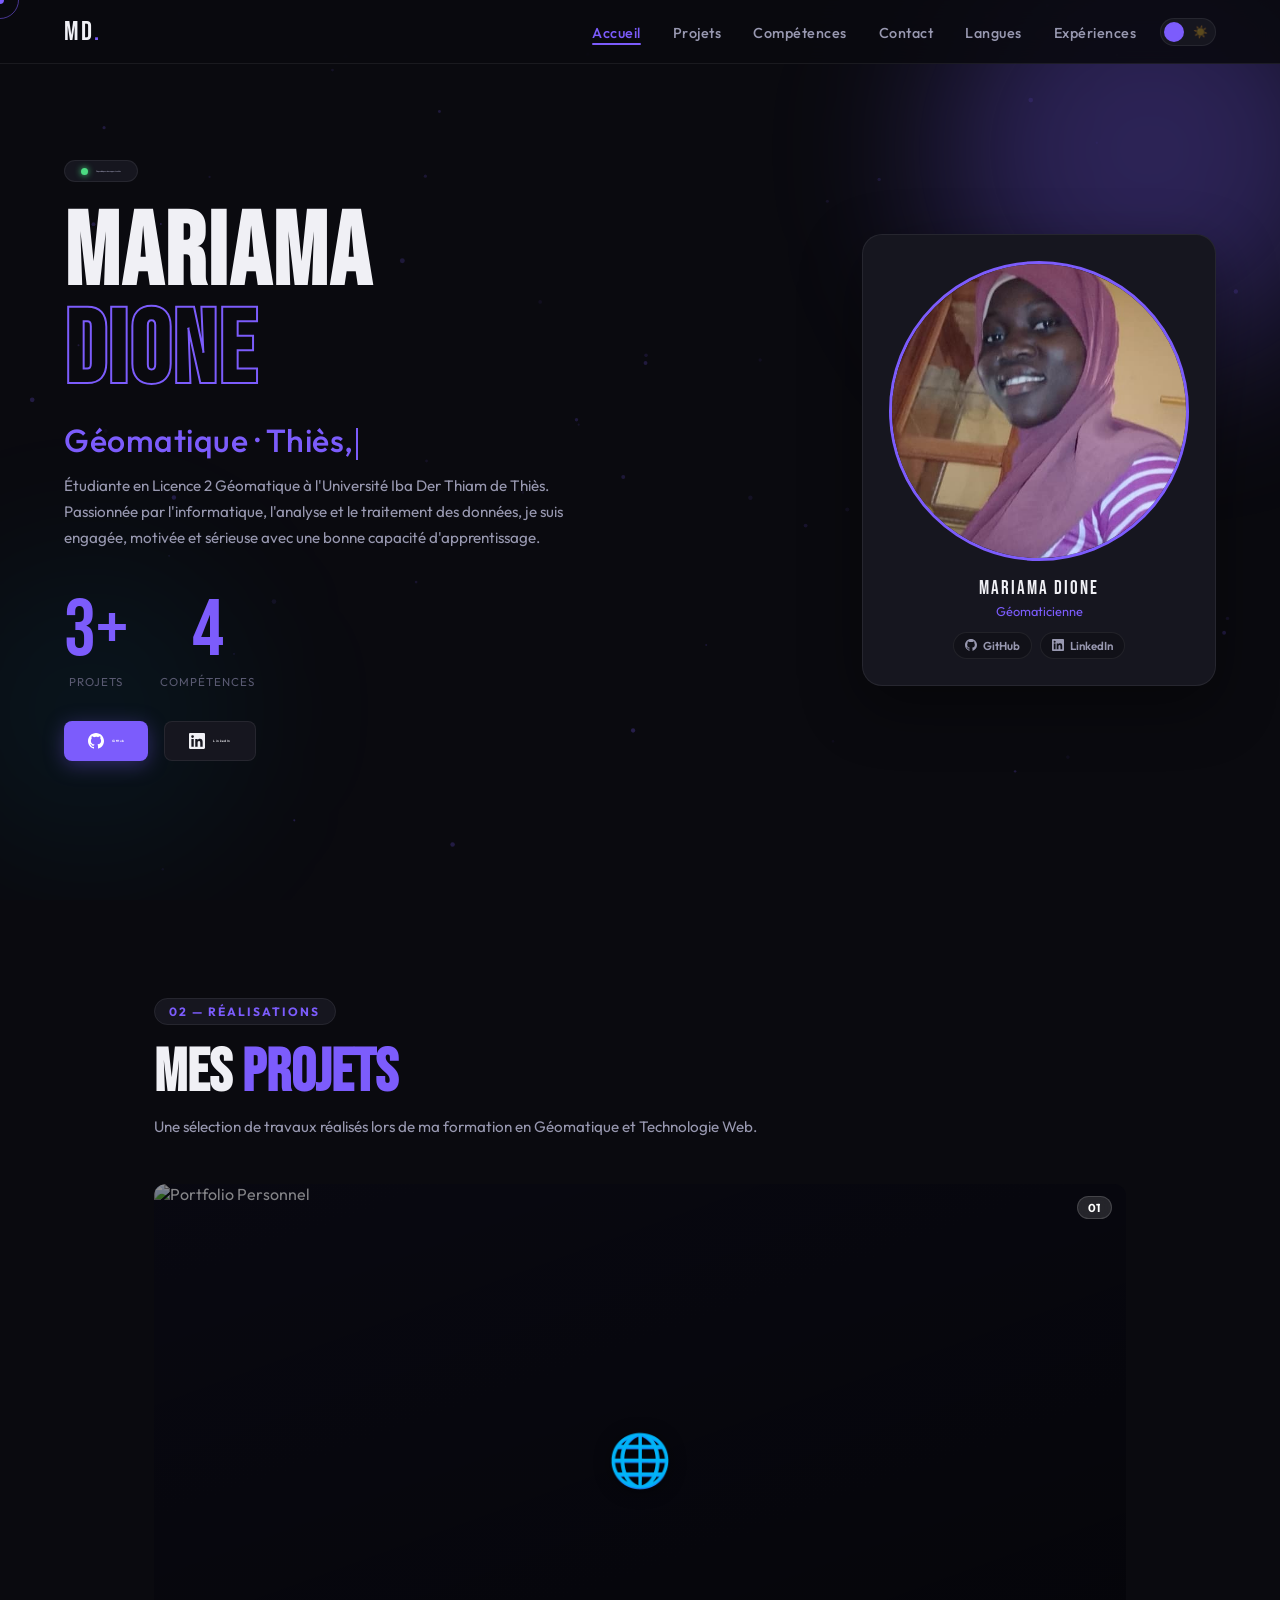
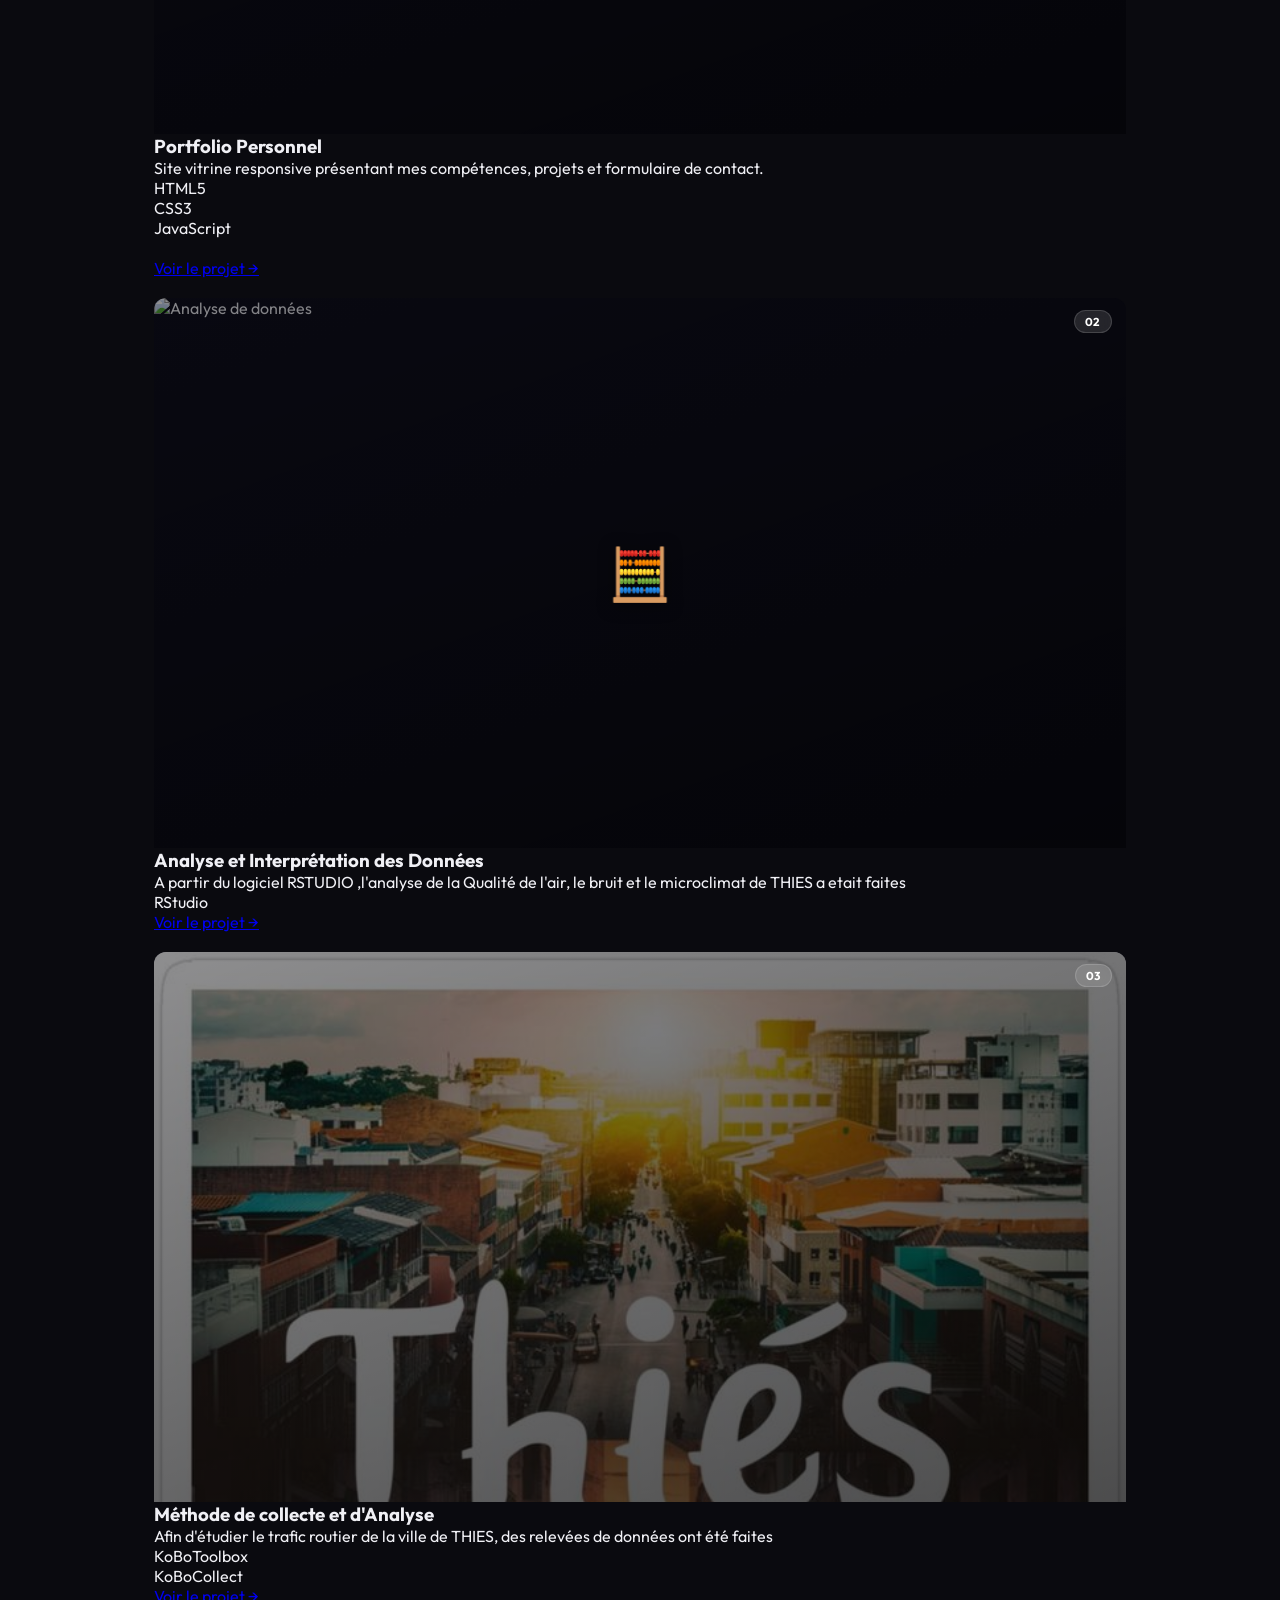
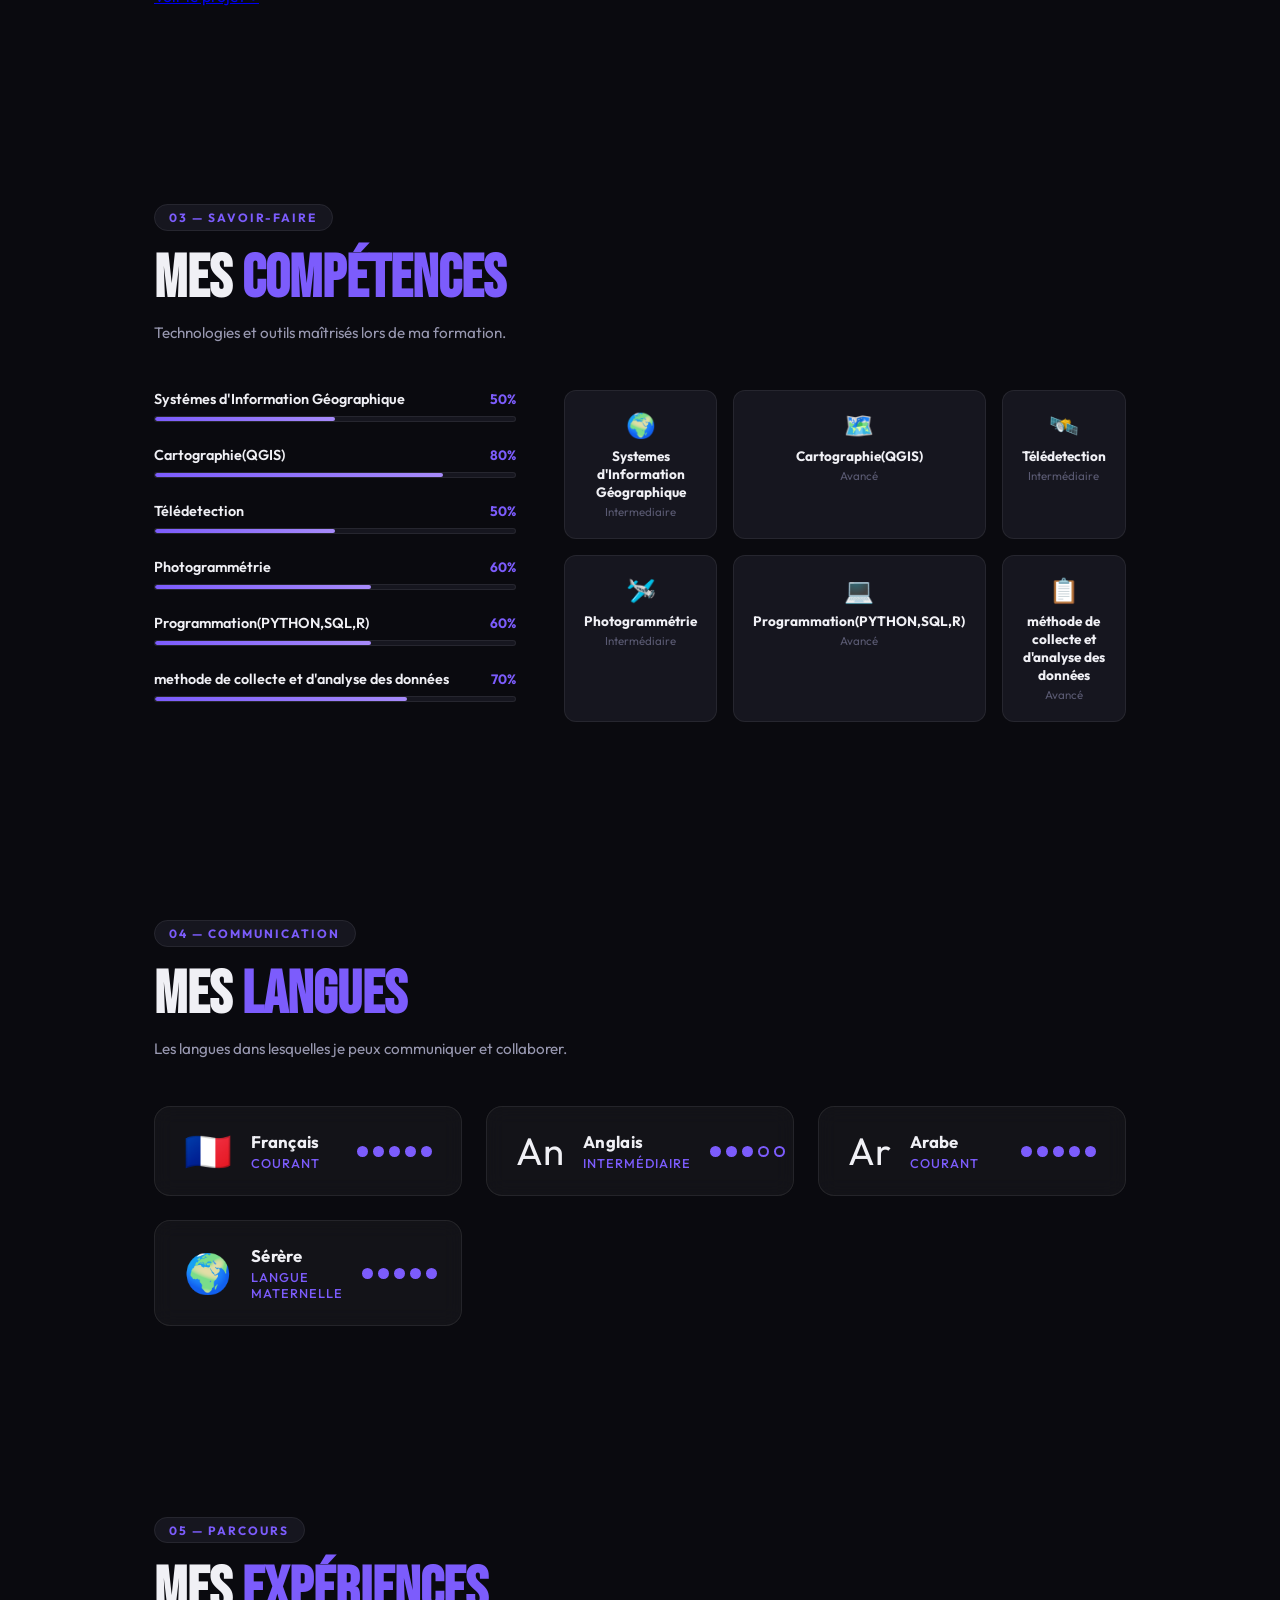
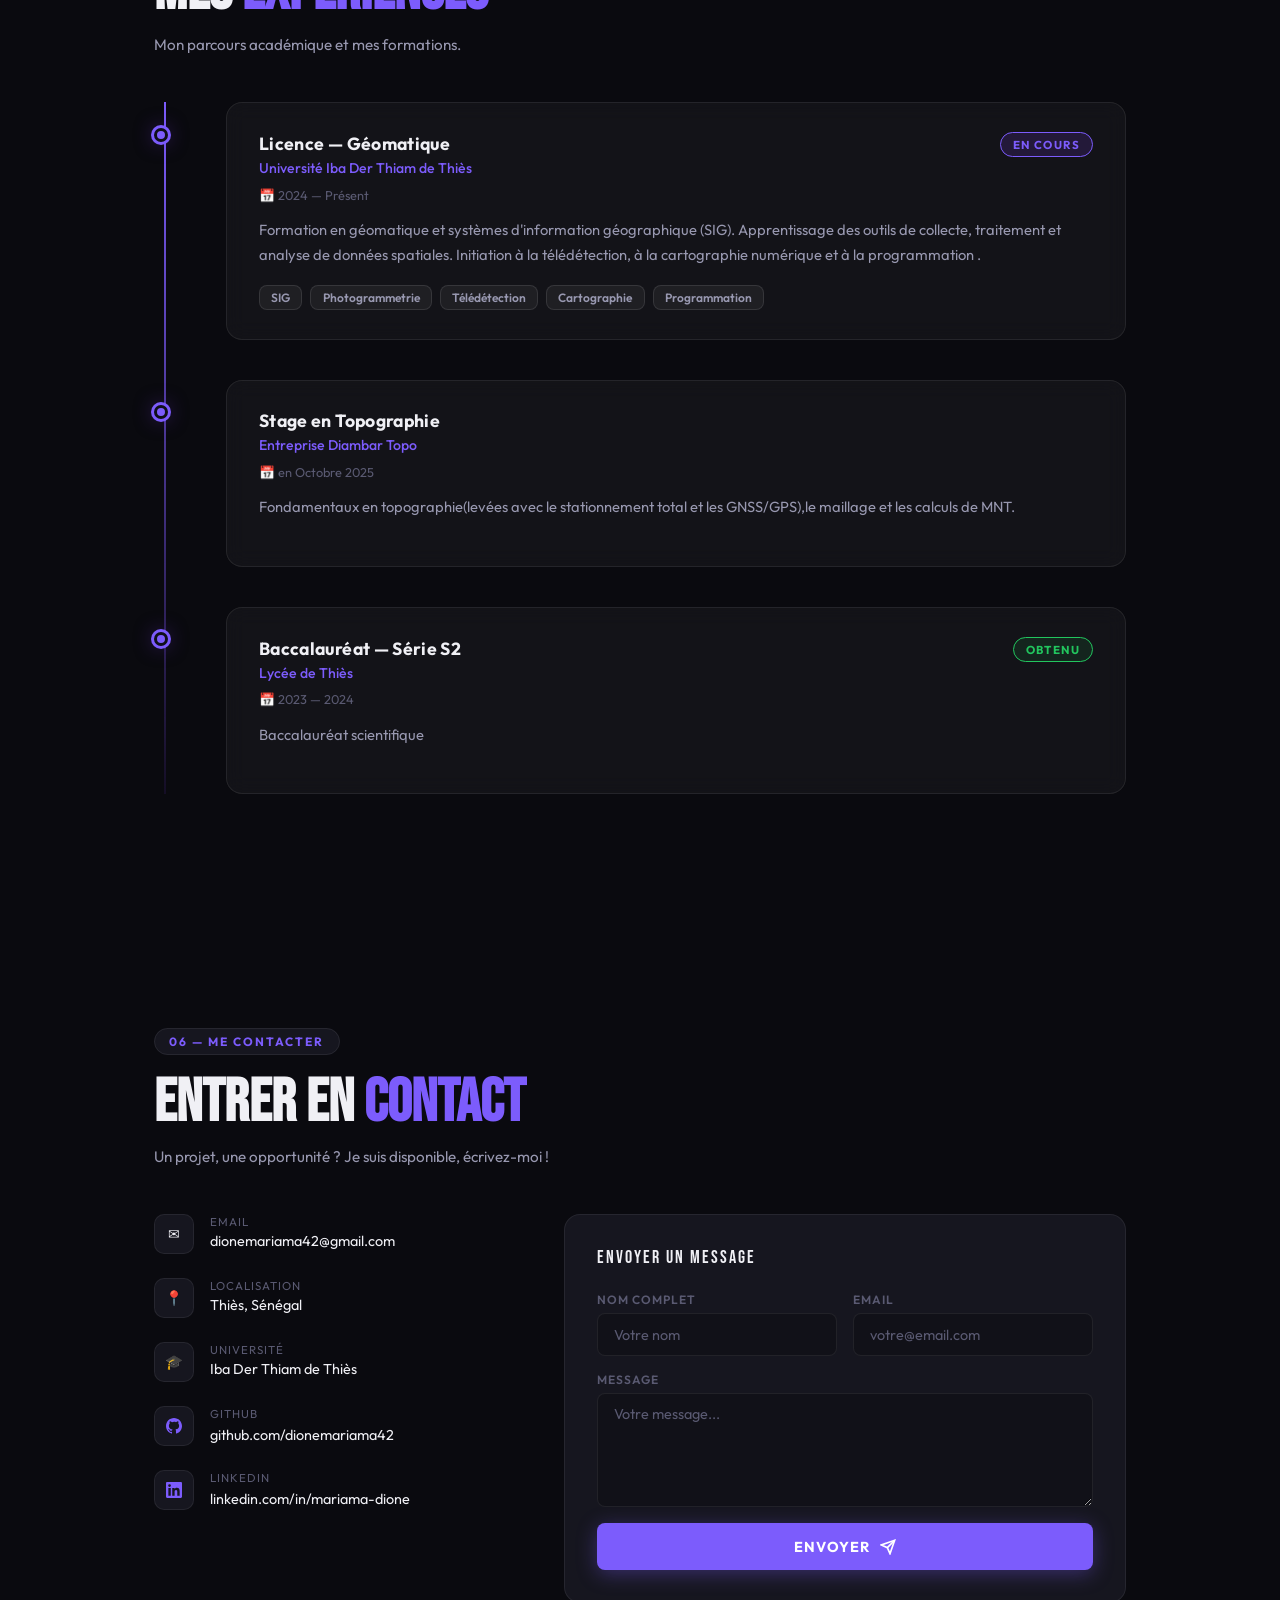
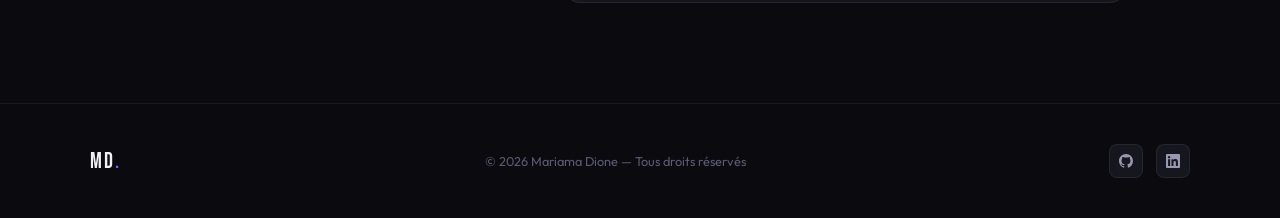
==== commit f2df0409: "Initial commit après perte du dossier .git" ====
--- a/HTML/Index.html
+++ b/HTML/Index.html
@@ -32,6 +32,8 @@
         <li><a href="#projets">Projets</a></li>
         <li><a href="#competences">Compétences</a></li>
         <li><a href="#contact">Contact</a></li>
+        <li><a href="#langues">Langues</a></li>
+        <li><a href="#experiences">Expériences</a></li>
       </ul>
 
       <!-- Toggle thème -->
@@ -49,7 +51,7 @@
   </nav>
 
   <!-- ========================
-       HERO
+       HEROL
   ========================= -->
   <section id="accueil" class="hero">
     <div class="hero-orb"></div>
@@ -173,7 +175,7 @@
         </div>
         <div class="projet-body">
           <h3 class="projet-title">Analyse et Interprétation des Données</h3>
-          <p class="projet-desc">Analyse et interprétation des données géospatiales dans le logiciel R.</p>
+          <p class="projet-desc">A partir du logiciel RSTUDIO ,l'analyse de la Qualité de l'air, le bruit et le microclimat de THIES a etait faites</p>
           <div class="projet-techs">
             <span class="tech-tag">RStudio</span>
           </div>
@@ -189,7 +191,7 @@
         </div>
         <div class="projet-body">
           <h3 class="projet-title">Méthode de collecte et d'Analyse</h3>
-          <p class="projet-desc">Collecte et analyse de données terrain avec des outils numériques dédiés.</p>
+          <p class="projet-desc">Afin d'étudier le trafic routier de la ville de THIES, des relevées de données ont été faites</p>
           <div class="projet-techs">
             <span class="tech-tag">KoBoToolbox</span><br>
             <span class="tech-tag">KoBoCollect</span>
@@ -215,52 +217,204 @@
         <!-- Barres animées -->
         <div class="comp-list reveal-left">
           <div class="comp-item">
-            <div class="comp-meta"><span class="comp-name">HTML5</span><span class="comp-pct">85%</span></div>
-            <div class="bar-bg"><div class="bar-fill" data-width="85%"></div></div>
+            <div class="comp-meta"><span class="comp-name">Systémes d'Information Géographique</span><span class="comp-pct">50%</span></div>
+            <div class="bar-bg"><div class="bar-fill" data-width="50%"></div></div>
           </div>
           <div class="comp-item">
-            <div class="comp-meta"><span class="comp-name">CSS3 &amp; Responsive</span><span class="comp-pct">80%</span></div>
+            <div class="comp-meta"><span class="comp-name">Cartographie(QGIS)</span><span class="comp-pct">80%</span></div>
             <div class="bar-bg"><div class="bar-fill" data-width="80%"></div></div>
           </div>
           <div class="comp-item">
-            <div class="comp-meta"><span class="comp-name">JavaScript (ES6+)</span><span class="comp-pct">65%</span></div>
-            <div class="bar-bg"><div class="bar-fill" data-width="65%"></div></div>
+            <div class="comp-meta"><span class="comp-name">Télédetection</span><span class="comp-pct">50%</span></div>
+            <div class="bar-bg"><div class="bar-fill" data-width="50%"></div></div>
           </div>
           <div class="comp-item">
-            <div class="comp-meta"><span class="comp-name">Manipulation du DOM</span><span class="comp-pct">60%</span></div>
+            <div class="comp-meta"><span class="comp-name">Photogrammétrie</span><span class="comp-pct">60%</span></div>
             <div class="bar-bg"><div class="bar-fill" data-width="60%"></div></div>
           </div>
           <div class="comp-item">
-            <div class="comp-meta"><span class="comp-name">Git &amp; GitHub</span><span class="comp-pct">55%</span></div>
-            <div class="bar-bg"><div class="bar-fill" data-width="55%"></div></div>
+            <div class="comp-meta"><span class="comp-name">Programmation(PYTHON,SQL,R)</span><span class="comp-pct">60%</span></div>
+            <div class="bar-bg"><div class="bar-fill" data-width="60%"></div></div>
           </div>
           <div class="comp-item">
-            <div class="comp-meta"><span class="comp-name">Géomatique / SIG</span><span class="comp-pct">60%</span></div>
-            <div class="bar-bg"><div class="bar-fill" data-width="60%"></div></div>
+            <div class="comp-meta"><span class="comp-name">methode de collecte et d'analyse des données</span><span class="comp-pct">70%</span></div>
+            <div class="bar-bg"><div class="bar-fill" data-width="70%"></div></div>
           </div>
         </div>
 
         <!-- Badges -->
         <div class="comp-badges reveal-right">
-          <div class="skill-badge"><div class="skill-icon">🏗️</div><div class="skill-name">HTML5</div><div class="skill-level">Avancé</div></div>
-          <div class="skill-badge"><div class="skill-icon">🎨</div><div class="skill-name">CSS3</div><div class="skill-level">Avancé</div></div>
-          <div class="skill-badge"><div class="skill-icon">⚡</div><div class="skill-name">JavaScript</div><div class="skill-level">Intermédiaire</div></div>
-          <div class="skill-badge"><div class="skill-icon">📱</div><div class="skill-name">Responsive</div><div class="skill-level">Avancé</div></div>
-          <div class="skill-badge"><div class="skill-icon">🐙</div><div class="skill-name">Git / GitHub</div><div class="skill-level">Intermédiaire</div></div>
-          <div class="skill-badge"><div class="skill-icon">🗺️</div><div class="skill-name">SIG</div><div class="skill-level">Débutant</div></div>
+          <div class="skill-badge"><div class="skill-icon">🌍</div><div class="skill-name">Systemes d'Information Géographique</div><div class="skill-level">Intermediaire</div></div>
+          <div class="skill-badge"><div class="skill-icon">🗺️</div><div class="skill-name">Cartographie(QGIS)</div><div class="skill-level">Avancé</div></div>
+          <div class="skill-badge"><div class="skill-icon">🛰️</div><div class="skill-name">Télédetection</div><div class="skill-level">Intermédiaire</div></div>
+          <div class="skill-badge"><div class="skill-icon">🛩️</div><div class="skill-name">Photogrammétrie</div><div class="skill-level">Intermédiaire</div></div>
+          <div class="skill-badge"><div class="skill-icon">💻</div><div class="skill-name">Programmation(PYTHON,SQL,R)</div><div class="skill-level">Avancé</div></div>
+          <div class="skill-badge"><div class="skill-icon">📋</div><div class="skill-name">méthode de collecte et d'analyse des données</div><div class="skill-level">Avancé</div></div>
         </div>
 
       </div>
     </div>
   </section>
-  
+  <!-- ========================
+     LANGUES
+========================= -->
+<section id="langues">
+  <div class="container">
+    <div class="section-label reveal"><span>04 — Communication</span></div>
+    <h2 class="section-title reveal">Mes <em>Langues</em></h2>
+    <p class="section-sub reveal">Les langues dans lesquelles je peux communiquer et collaborer.</p>
+
+    <div class="langues-grid">
+
+      <div class="langue-card reveal">
+        <div class="langue-flag">🇫🇷</div>
+        <div class="langue-info">
+          <div class="langue-name">Français</div>
+          <div class="langue-niveau">Courant</div>
+        </div>
+        <div class="langue-circles">
+          <span class="circle filled"></span>
+          <span class="circle filled"></span>
+          <span class="circle filled"></span>
+          <span class="circle filled"></span>
+          <span class="circle filled"></span>
+        </div>
+      </div>
+
+      <div class="langue-card reveal">
+        <div class="langue-flag">An</div>
+        <div class="langue-info">
+          <div class="langue-name">Anglais</div>
+          <div class="langue-niveau">Intermédiaire</div>
+        </div>
+        <div class="langue-circles">
+          <span class="circle filled"></span>
+          <span class="circle filled"></span>
+          <span class="circle filled"></span>
+          <span class="circle empty"></span>
+          <span class="circle empty"></span>
+        </div>
+      </div>
+
+      <div class="langue-card reveal">
+        <div class="langue-flag">Ar</div>
+        <div class="langue-info">
+          <div class="langue-name">Arabe</div>
+          <div class="langue-niveau">Courant</div>
+        </div>
+        <div class="langue-circles">
+          <span class="circle filled"></span>
+          <span class="circle filled"></span>
+          <span class="circle filled"></span>
+          <span class="circle filled"></span>
+          <span class="circle filled"></span>
+        </div>
+      </div>
+
+      <div class="langue-card reveal">
+        <div class="langue-flag">🌍</div>
+        <div class="langue-info">
+          <div class="langue-name">Sérère</div>
+          <div class="langue-niveau">Langue maternelle</div>
+        </div>
+        <div class="langue-circles">
+          <span class="circle filled"></span>
+          <span class="circle filled"></span>
+          <span class="circle filled"></span>
+          <span class="circle filled"></span>
+          <span class="circle filled"></span>
+        </div>
+      </div>
+
+    </div>
+  </div>
+</section>
+
+
+<!-- ========================
+     EXPÉRIENCES
+========================= -->
+<section id="experiences">
+  <div class="container">
+    <div class="section-label reveal"><span>05 — Parcours</span></div>
+    <h2 class="section-title reveal">Mes <em>Expériences</em></h2>
+    <p class="section-sub reveal">Mon parcours académique et mes formations.</p>
+
+    <div class="timeline">
+
+      <div class="timeline-item reveal">
+        <div class="tl-dot"></div>
+        <div class="tl-line"></div>
+        <div class="tl-card">
+          <div class="tl-header">
+            <div>
+              <div class="tl-title">Licence — Géomatique</div>
+              <div class="tl-org">Université Iba Der Thiam de Thiès</div>
+            </div>
+            <span class="tl-badge">En cours</span>
+          </div>
+          <div class="tl-date">📅 2024 — Présent</div>
+          <p class="tl-desc">
+            Formation en géomatique et systèmes d'information géographique (SIG).
+            Apprentissage des outils de collecte, traitement et analyse de données spatiales.
+            Initiation à la télédétection, à la cartographie numérique et à la programmation .
+          </p>
+          <div class="tl-tags">
+            <span class="tl-tag">SIG</span>
+            <span class="tl-tag">Photogrammetrie</span>
+            <span class="tl-tag">Télédétection</span>
+            <span class="tl-tag">Cartographie</span>
+            <span class="tl-tag">Programmation</span>
+          </div>
+        </div>
+      </div>
+
+      <div class="timeline-item reveal">
+        <div class="tl-dot"></div>
+        <div class="tl-line"></div>
+        <div class="tl-card">
+          <div class="tl-header">
+            <div>
+              <div class="tl-title">Stage en Topographie</div>
+              <div class="tl-org">Entreprise Diambar Topo</div>
+            </div>
+          </div>
+          <div class="tl-date">📅 en Octobre 2025</div>
+          <p class="tl-desc">
+            Fondamentaux en topographie(levées avec le stationnement total et les GNSS/GPS),le maillage et les calculs de MNT.
+          </p>
+        </div>
+      </div>
+
+      <div class="timeline-item reveal">
+        <div class="tl-dot"></div>
+        <div class="tl-line"></div>
+        <div class="tl-card">
+          <div class="tl-header">
+            <div>
+              <div class="tl-title">Baccalauréat — Série S2</div>
+              <div class="tl-org">Lycée de Thiès</div>
+            </div>
+            <span class="tl-badge tl-badge--done">Obtenu</span>
+          </div>
+          <div class="tl-date">📅 2023 — 2024</div>
+          <p class="tl-desc">
+            Baccalauréat scientifique 
+          </p>
+        </div>
+      </div>
+
+    </div>
+  </div>
+</section>
+
 
   <!-- ========================
        CONTACT
   ========================= -->
   <section id="contact">
     <div class="container">
-      <div class="section-label reveal"><span>04 — Me contacter</span></div>
+      <div class="section-label reveal"><span>06 — Me contacter</span></div>
       <h2 class="section-title reveal">Entrer en <em>Contact</em></h2>
       <p class="section-sub reveal">Un projet, une opportunité ? Je suis disponible, écrivez-moi !</p>
 
--- a/CSS/Style.css
+++ b/CSS/Style.css
@@ -537,6 +537,300 @@
 .skill-icon { font-size:1.5rem; margin-bottom:.4rem; } /* Emoji/icône de la technologie */
 .skill-name { font-weight:700; font-size:.85rem; color:var(--text-primary); } /* Nom de la technologie */
 .skill-level { font-size:.72rem; color:var(--text-muted); margin-top:.2rem; } /* Niveau de maîtrise atténué */
+/* ================================================
+   LANGUES
+================================================ */
+
+#langues {
+  padding: 6rem 0;
+}
+
+.langues-grid {
+  display: grid;
+  grid-template-columns: repeat(auto-fit, minmax(260px, 1fr));
+  gap: 1.5rem;
+  margin-top: 3rem;
+}
+
+.langue-card {
+  display: flex;
+  align-items: center;
+  gap: 1.2rem;
+  padding: 1.5rem 1.8rem;
+  border-radius: 16px;
+  background: var(--card-bg, rgba(255,255,255,0.04));
+  border: 1px solid var(--border, rgba(255,255,255,0.08));
+  backdrop-filter: blur(10px);
+  transition: transform 0.3s ease, border-color 0.3s ease, box-shadow 0.3s ease;
+  position: relative;
+  overflow: hidden;
+}
+
+.langue-card::before {
+  content: '';
+  position: absolute;
+  inset: 0;
+  background: linear-gradient(135deg, var(--accent, #7c3aed) 0%, transparent 70%);
+  opacity: 0;
+  transition: opacity 0.3s ease;
+}
+
+.langue-card:hover {
+  transform: translateY(-4px);
+  border-color: var(--accent, #7c3aed);
+  box-shadow: 0 12px 40px rgba(124, 58, 237, 0.2);
+}
+
+.langue-card:hover::before {
+  opacity: 0.06;
+}
+
+.langue-flag {
+  font-size: 2.4rem;
+  line-height: 1;
+  flex-shrink: 0;
+}
+
+.langue-info {
+  flex: 1;
+}
+
+.langue-name {
+  font-weight: 700;
+  font-size: 1.05rem;
+  color: var(--text-primary, #fff);
+  letter-spacing: 0.02em;
+}
+
+.langue-niveau {
+  font-size: 0.8rem;
+  color: var(--accent, #7c3aed);
+  font-weight: 500;
+  margin-top: 0.2rem;
+  text-transform: uppercase;
+  letter-spacing: 0.08em;
+}
+
+.langue-circles {
+  display: flex;
+  gap: 5px;
+  flex-shrink: 0;
+}
+
+.circle {
+  width: 11px;
+  height: 11px;
+  border-radius: 50%;
+  border: 2px solid var(--accent, #7c3aed);
+  transition: background 0.2s ease;
+}
+
+.circle.filled {
+  background: var(--accent, #7c3aed);
+}
+
+.circle.empty {
+  background: transparent;
+}
+
+
+/* ================================================
+   EXPÉRIENCES — TIMELINE
+================================================ */
+
+#experiences {
+  padding: 6rem 0;
+}
+
+.timeline {
+  position: relative;
+  margin-top: 3rem;
+  padding-left: 2rem;
+}
+
+.timeline::before {
+  content: '';
+  position: absolute;
+  left: 10px;
+  top: 0;
+  bottom: 0;
+  width: 2px;
+  background: linear-gradient(
+    to bottom,
+    var(--accent, #7c3aed),
+    rgba(124, 58, 237, 0.1)
+  );
+}
+
+.timeline-item {
+  position: relative;
+  margin-bottom: 2.5rem;
+  padding-left: 2.5rem;
+}
+
+.tl-dot {
+  position: absolute;
+  left: -2rem;
+  top: 1.6rem;
+  width: 14px;
+  height: 14px;
+  border-radius: 50%;
+  background: var(--accent, #7c3aed);
+  border: 3px solid var(--bg, #0f0f1a);
+  box-shadow: 0 0 0 3px var(--accent, #7c3aed), 0 0 20px rgba(124,58,237,0.5);
+  z-index: 2;
+  transition: transform 0.3s ease;
+}
+
+.timeline-item:hover .tl-dot {
+  transform: scale(1.3);
+}
+
+.tl-card {
+  background: var(--card-bg, rgba(255,255,255,0.04));
+  border: 1px solid var(--border, rgba(255,255,255,0.08));
+  border-radius: 16px;
+  padding: 1.8rem 2rem;
+  backdrop-filter: blur(10px);
+  transition: transform 0.3s ease, border-color 0.3s ease, box-shadow 0.3s ease;
+  position: relative;
+  overflow: hidden;
+}
+
+.tl-card::after {
+  content: '';
+  position: absolute;
+  top: 0; left: 0; right: 0;
+  height: 3px;
+  background: linear-gradient(90deg, var(--accent, #7c3aed), transparent);
+  opacity: 0;
+  transition: opacity 0.3s ease;
+}
+
+.tl-card:hover {
+  transform: translateX(6px);
+  border-color: var(--accent, #7c3aed);
+  box-shadow: 0 8px 32px rgba(124, 58, 237, 0.15);
+}
+
+.tl-card:hover::after {
+  opacity: 1;
+}
+
+.tl-header {
+  display: flex;
+  justify-content: space-between;
+  align-items: flex-start;
+  gap: 1rem;
+  margin-bottom: 0.6rem;
+  flex-wrap: wrap;
+}
+
+.tl-title {
+  font-size: 1.1rem;
+  font-weight: 700;
+  color: var(--text-primary, #fff);
+  letter-spacing: 0.02em;
+}
+
+.tl-org {
+  font-size: 0.88rem;
+  color: var(--accent, #7c3aed);
+  font-weight: 500;
+  margin-top: 0.25rem;
+}
+
+.tl-badge {
+  display: inline-flex;
+  align-items: center;
+  padding: 0.25rem 0.75rem;
+  border-radius: 999px;
+  font-size: 0.72rem;
+  font-weight: 700;
+  text-transform: uppercase;
+  letter-spacing: 0.1em;
+  background: rgba(124, 58, 237, 0.15);
+  color: var(--accent, #7c3aed);
+  border: 1px solid var(--accent, #7c3aed);
+  white-space: nowrap;
+  flex-shrink: 0;
+}
+
+.tl-badge--done {
+  background: rgba(34, 197, 94, 0.1);
+  color: #22c55e;
+  border-color: #22c55e;
+}
+
+.tl-date {
+  font-size: 0.8rem;
+  color: var(--text-muted, rgba(255,255,255,0.4));
+  margin-bottom: 0.9rem;
+}
+
+.tl-desc {
+  font-size: 0.92rem;
+  color: var(--text-secondary, rgba(255,255,255,0.65));
+  line-height: 1.7;
+  margin-bottom: 1.1rem;
+}
+
+.tl-tags {
+  display: flex;
+  flex-wrap: wrap;
+  gap: 0.5rem;
+}
+
+.tl-tag {
+  padding: 0.25rem 0.7rem;
+  border-radius: 8px;
+  font-size: 0.75rem;
+  font-weight: 600;
+  background: var(--card-bg, rgba(255,255,255,0.05));
+  border: 1px solid var(--border, rgba(255,255,255,0.1));
+  color: var(--text-secondary, rgba(255,255,255,0.6));
+  transition: border-color 0.2s, color 0.2s;
+}
+
+.tl-tag:hover {
+  border-color: var(--accent, #7c3aed);
+  color: var(--accent, #7c3aed);
+}
+
+
+/* ================================================
+   RESPONSIVE
+================================================ */
+
+@media (max-width: 768px) {
+  .langues-grid {
+    grid-template-columns: 1fr;
+  }
+
+  .langue-card {
+    padding: 1.2rem 1.4rem;
+  }
+
+  .timeline {
+    padding-left: 1.5rem;
+  }
+
+  .timeline-item {
+    padding-left: 2rem;
+  }
+
+  .tl-dot {
+    left: -1.5rem;
+  }
+
+  .tl-card {
+    padding: 1.4rem 1.5rem;
+  }
+
+  .tl-header {
+    flex-direction: column;
+  }
+}
 
 /* =====================================================
    CONTACT
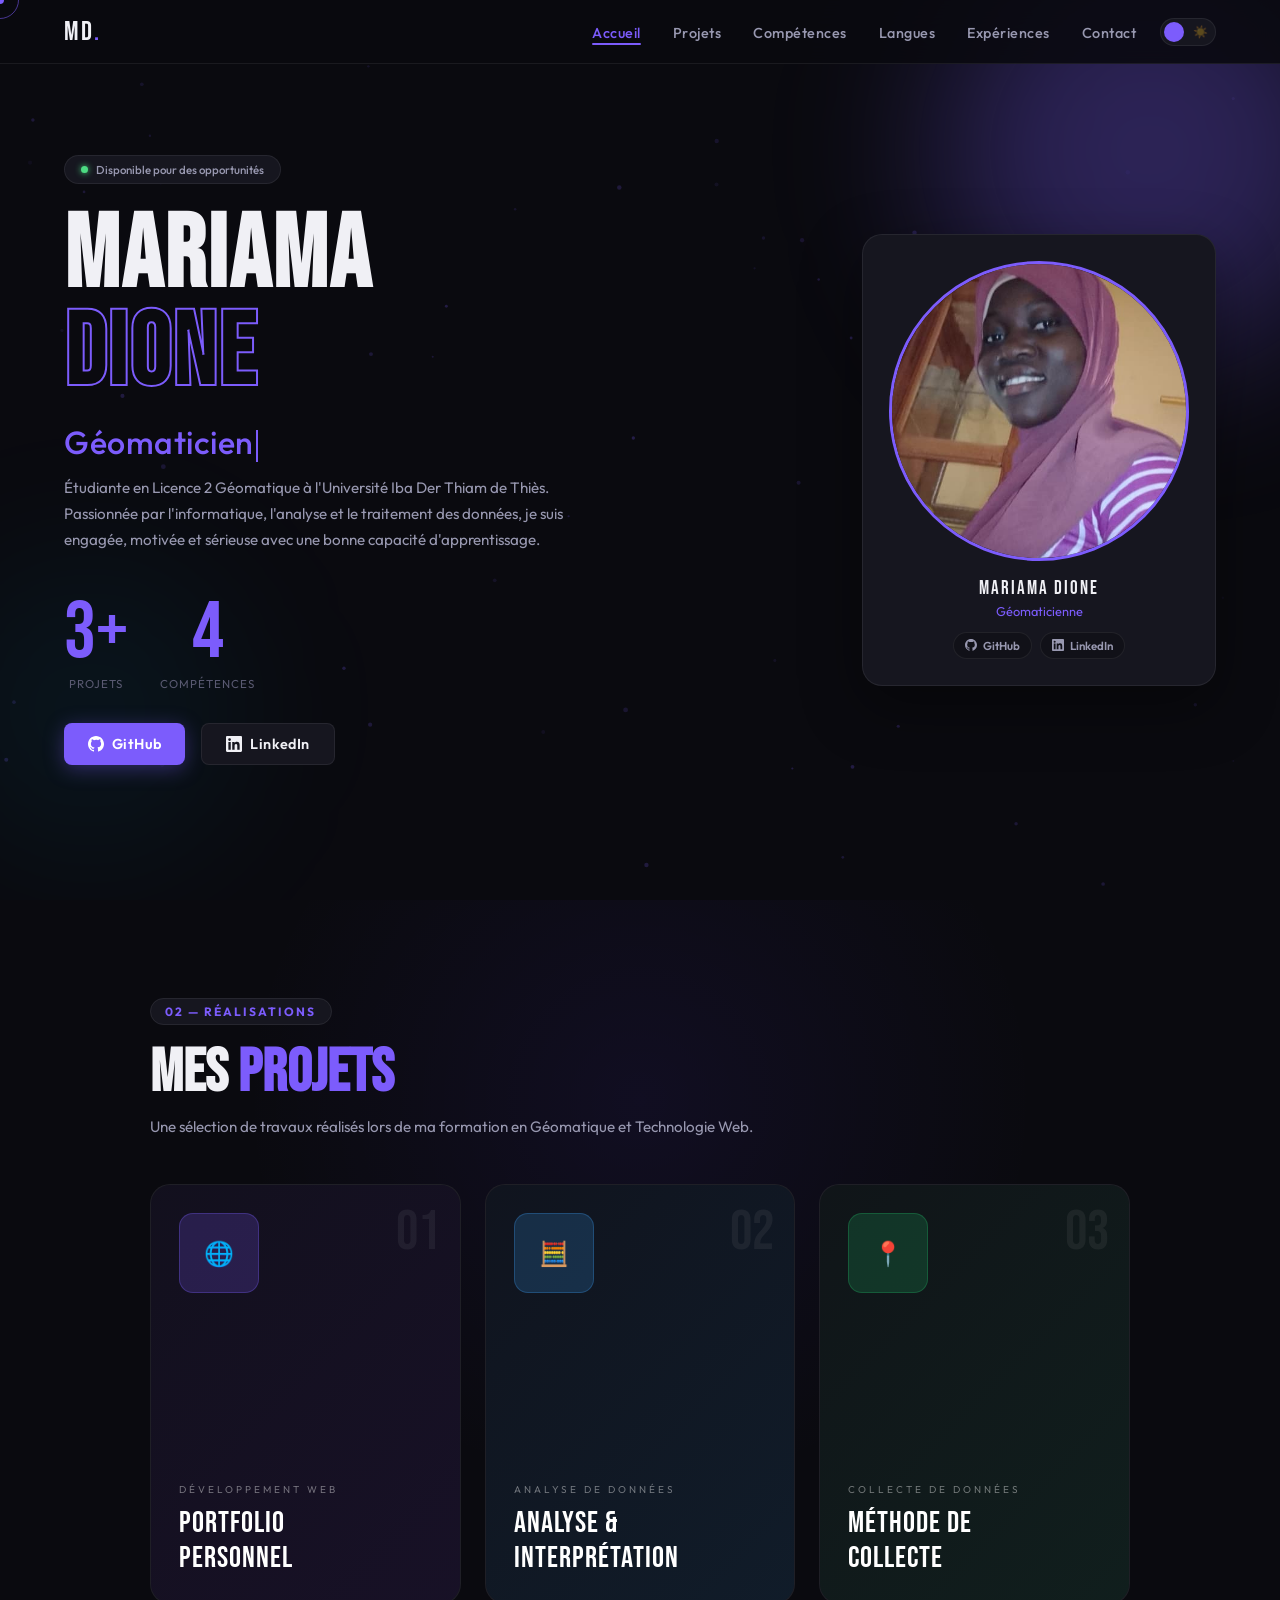
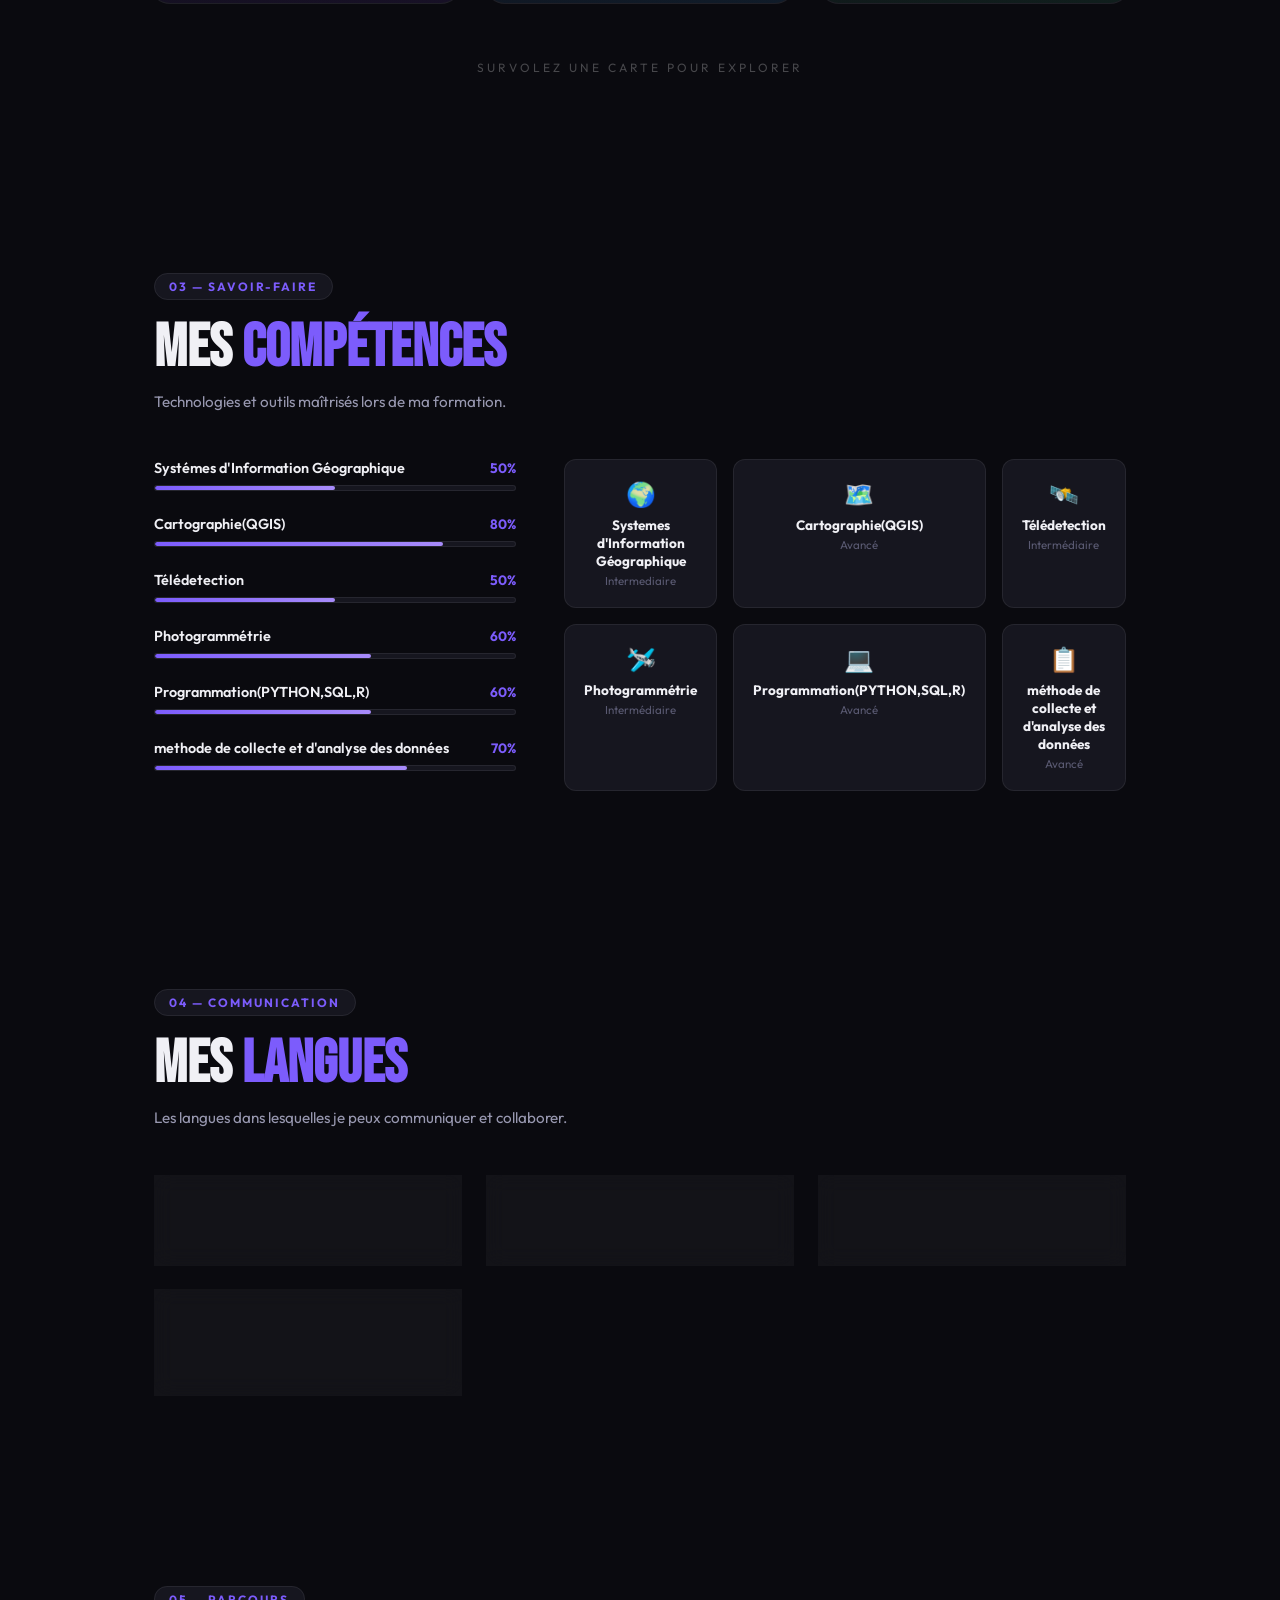
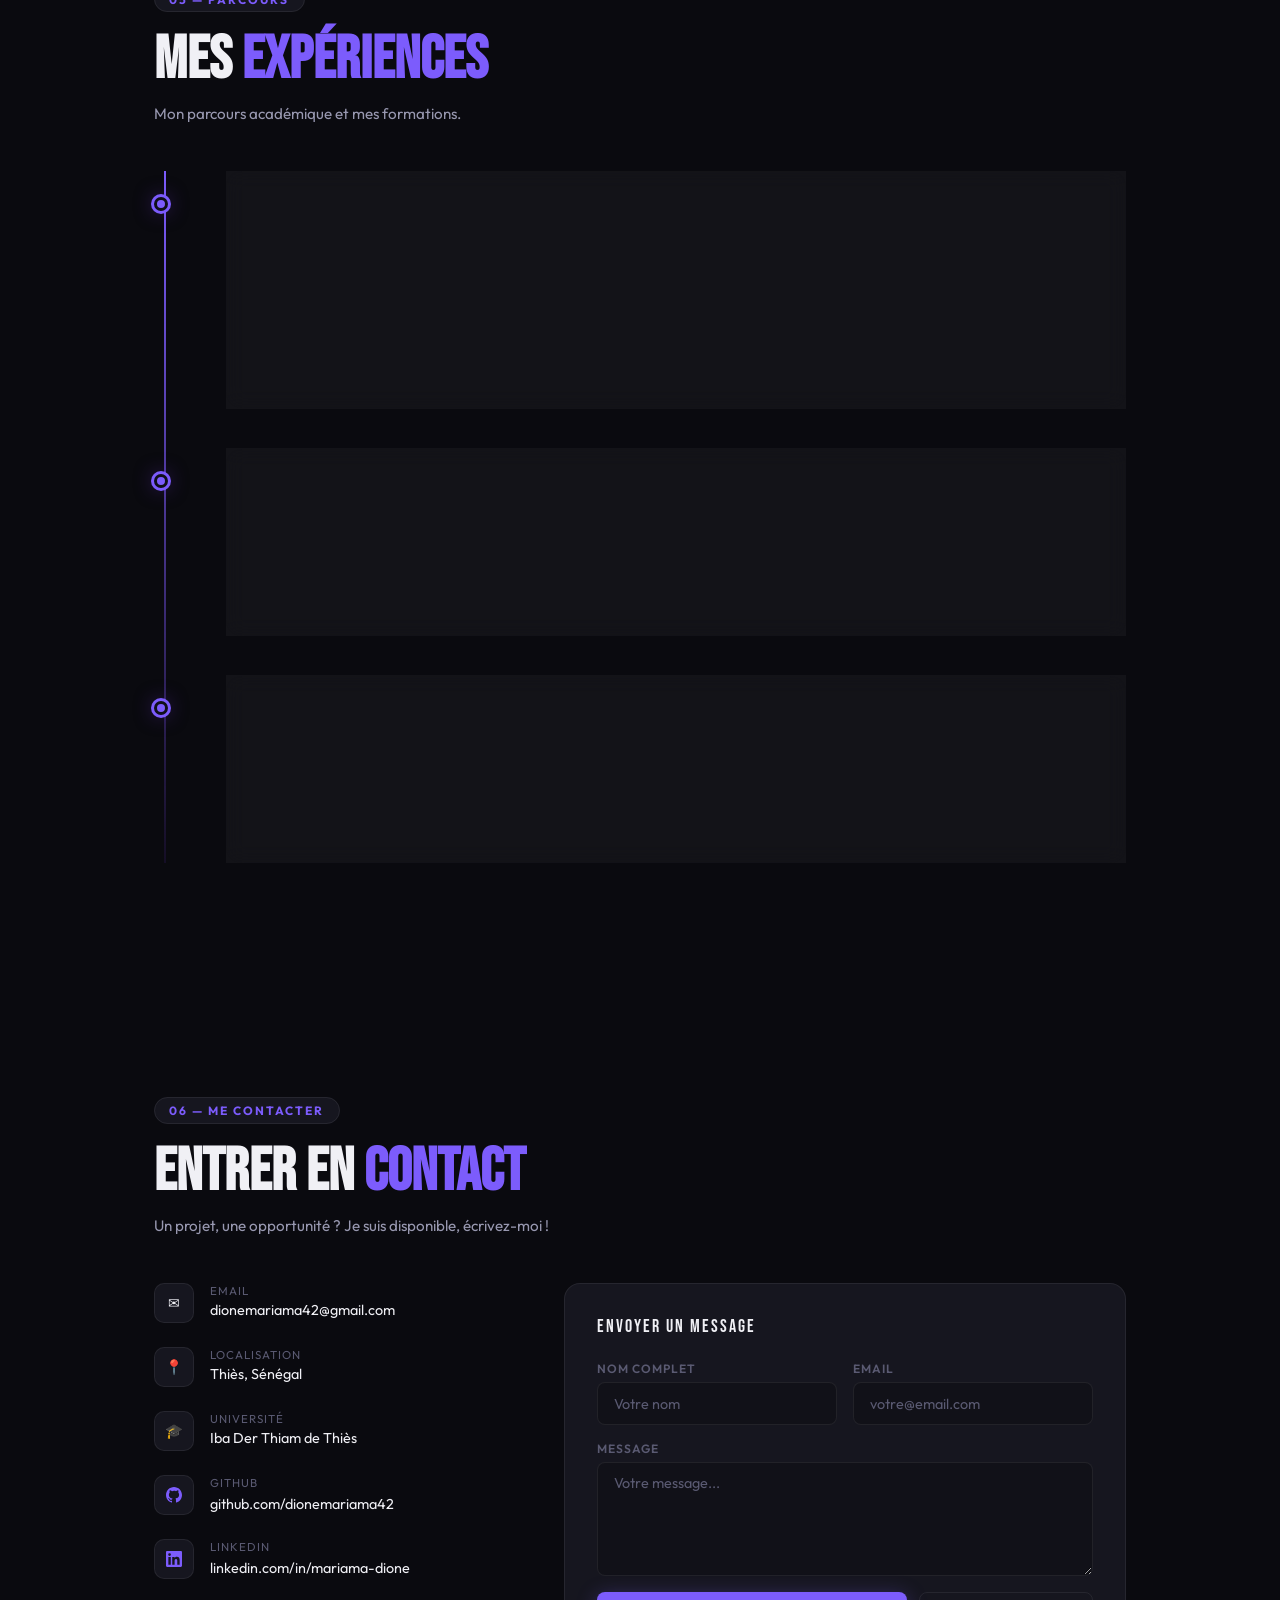
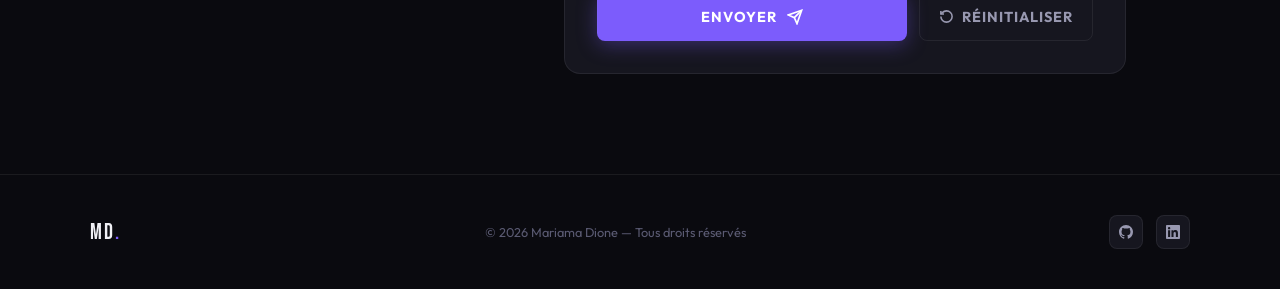
==== commit 0993a6df: "mise à jour du portfolio - contact form + style" ====
--- a/HTML/Index.html
+++ b/HTML/Index.html
@@ -30,10 +30,10 @@
       <ul class="nav-links">
         <li><a href="#accueil">Accueil</a></li>
         <li><a href="#projets">Projets</a></li>
-        <li><a href="#competences">Compétences</a></li>
-        <li><a href="#contact">Contact</a></li>
+        <li><a href="#competences">Compétences</a></li> 
         <li><a href="#langues">Langues</a></li>
         <li><a href="#experiences">Expériences</a></li>
+        <li><a href="#contact">Contact</a></li>
       </ul>
 
       <!-- Toggle thème -->
@@ -147,62 +147,98 @@
 
     <div class="projets-grid">
 
-      <article class="projet-card reveal">
-        <div class="projet-thumb">
-          <img src="" alt="Portfolio Personnel" />
-          <div class="projet-overlay"></div>
-          <div class="projet-thumb-icon">🌐</div>
-          <span class="projet-num">01</span>
-        </div>
+      <!-- CARTE 1 — Portfolio -->
+      <article class="projet-card projet-card--violet reveal">
+        <div class="projet-bg"></div>
+        <div class="projet-glow"></div>
+        <div class="projet-num">01</div>
+        <div class="projet-thumb-icon">🌐</div>
+
+        <div class="projet-default">
+          <span class="projet-category">Développement Web</span>
+          <div class="projet-title-main">Portfolio<br>Personnel</div>
+        </div>
+
         <div class="projet-body">
-          <h3 class="projet-title">Portfolio Personnel</h3>
+          <div class="projet-divider"></div>
+          <div class="projet-title-hover">Portfolio Personnel</div>
           <p class="projet-desc">Site vitrine responsive présentant mes compétences, projets et formulaire de contact.</p>
           <div class="projet-techs">
-            <span class="tech-tag">HTML5</span><br>
-            <span class="tech-tag">CSS3</span><br>
-            <span class="tech-tag">JavaScript</span><br>
-          </div><br>
-          <a href="https://github.com/dionemariama42/portfolio" target="_blank" class="projet-link">Voir le projet →</a>
-        </div>
-      </article><br>
-
-      <article class="projet-card reveal">
-        <div class="projet-thumb">
-          <img src="../IMAGES/projet-rstudio.png" alt="Analyse de données" />
-          <div class="projet-overlay"></div>
-          <div class="projet-thumb-icon">🧮</div>
-          <span class="projet-num">02</span>
-        </div>
+            <span class="tech-tag">HTML5</span>
+            <span class="tech-tag">CSS3</span>
+            <span class="tech-tag">JavaScript</span>
+          </div>
+          <a href="https://github.com/dionemariama42/portfolio" target="_blank" class="projet-link">
+            Voir le projet →
+          </a>
+        </div>
+      </article>
+
+      <!-- CARTE 2 — Analyse données -->
+      <article class="projet-card projet-card--bleu reveal">
+        <div class="projet-bg"></div>
+        <div class="projet-glow"></div>
+        <div class="projet-num">02</div>
+        <div class="projet-thumb-icon">🧮</div>
+
+        <div class="projet-default">
+          <span class="projet-category">Analyse de données</span>
+          <div class="projet-title-main">Analyse &<br>Interprétation</div>
+        </div>
+
         <div class="projet-body">
-          <h3 class="projet-title">Analyse et Interprétation des Données</h3>
-          <p class="projet-desc">A partir du logiciel RSTUDIO ,l'analyse de la Qualité de l'air, le bruit et le microclimat de THIES a etait faites</p>
+          <div class="projet-divider"></div>
+          <div class="projet-title-hover">Analyse & Interprétation des Données</div>
+          <p class="projet-desc">Analyse de la qualité de l'air, du bruit et du microclimat de Thiès à partir de RStudio.</p>
           <div class="projet-techs">
             <span class="tech-tag">RStudio</span>
-          </div>
-          <a href="https://github.com/dionemariama42/portfolio" target="_blank" class="projet-link">Voir le projet →</a>
-        </div>
-      </article><br>
-
-      <article class="projet-card reveal">
-        <div class="projet-thumb">
-          <img src="../IMAGES/Image3.jpeg" alt="Collecte de données" />
-          <div class="projet-overlay"></div>
-          <span class="projet-num">03</span>
-        </div>
+            <span class="tech-tag">Statistiques</span>
+            <img src="../" alt="">
+          </div>
+          <a href="https://github.com/dionemariama42/portfolio" target="_blank" class="projet-link">
+            Voir le projet →
+          </a>
+        </div>
+      </article>
+
+      <!-- CARTE 3 — Collecte -->
+      <article class="projet-card projet-card--vert reveal">
+        <div class="projet-bg"></div>
+        <div class="projet-glow"></div>
+        <div class="projet-num">03</div>
+        <div class="projet-thumb-icon">📍</div>
+
+        <div class="projet-default">
+          <span class="projet-category">Collecte de données</span>
+          <div class="projet-title-main">Méthode de<br>Collecte</div>
+
+        </div>
+
         <div class="projet-body">
-          <h3 class="projet-title">Méthode de collecte et d'Analyse</h3>
-          <p class="projet-desc">Afin d'étudier le trafic routier de la ville de THIES, des relevées de données ont été faites</p>
+          <div class="projet-divider"></div>
+          <div class="projet-title-hover">Méthode de Collecte et d'Analyse</div>
+          <p class="projet-desc">Étude du trafic routier de la ville de Thiès — relevés de données sur le terrain.</p>
           <div class="projet-techs">
-            <span class="tech-tag">KoBoToolbox</span><br>
+            <span class="tech-tag">KoBoToolbox</span>
             <span class="tech-tag">KoBoCollect</span>
-          </div>
-          <a href="https://github.com/dionemariama42/portfolio" target="_blank" class="projet-link">Voir le projet →</a>
+            <img src="../IMAGES/Capture d’écran .jpg" alt="">
+          </div>
+          <a href="https://github.com/dionemariama42/portfolio" target="_blank" class="projet-link">
+            Voir le projet →
+          </a>
         </div>
       </article>
 
     </div>
+
+    <div class="projets-footer">
+      <p class="projets-footer-line">Survolez une carte pour explorer</p>
+    </div>
+
   </div>
+  
 </section>
+
   <!-- ========================
        COMPÉTENCES
   ========================= -->
@@ -282,7 +318,7 @@
       </div>
 
       <div class="langue-card reveal">
-        <div class="langue-flag">An</div>
+        <div class="langue-flag">AN</div>
         <div class="langue-info">
           <div class="langue-name">Anglais</div>
           <div class="langue-niveau">Intermédiaire</div>
@@ -297,7 +333,7 @@
       </div>
 
       <div class="langue-card reveal">
-        <div class="langue-flag">Ar</div>
+        <div class="langue-flag">AR</div>
         <div class="langue-info">
           <div class="langue-name">Arabe</div>
           <div class="langue-niveau">Courant</div>
@@ -464,12 +500,21 @@
             <label for="message">Message</label>
             <textarea id="message" name="message" rows="5" placeholder="Votre message..."></textarea>
           </div>
-          <button type="button" class="btn-send" id="btnSend">
-            ENVOYER
-            <svg viewBox="0 0 24 24" fill="none" stroke="currentColor" stroke-width="2.5">
-              <path d="M22 2L11 13"/><path d="M22 2L15 22l-4-9-9-4 20-7z"/>
-            </svg>
-          </button>
+          <div class="form-actions">
+            <button type="button" class="btn-send" id="btnSend">
+              ENVOYER
+              <svg viewBox="0 0 24 24" fill="none" stroke="currentColor" stroke-width="2.5">
+                <path d="M22 2L11 13"/><path d="M22 2L15 22l-4-9-9-4 20-7z"/>
+              </svg>
+            </button>
+            <button type="button" class="btn-reset" id="btnReset" title="Réinitialiser le formulaire">
+              <svg viewBox="0 0 24 24" fill="none" stroke="currentColor" stroke-width="2.5">
+                <path d="M3 12a9 9 0 1 0 9-9 9.75 9.75 0 0 0-6.74 2.74L3 8"/>
+                <path d="M3 3v5h5"/>
+              </svg>
+              RÉINITIALISER
+            </button>
+          </div>  
           <div class="form-toast" id="formToast"></div>
         </div>
 
--- a/CSS/Style.css
+++ b/CSS/Style.css
@@ -3,7 +3,7 @@
    ===================================================== */
 
 /* ── Variables de thème ── */
-:root,                              /* Cible l'élément racine HTML et l'attribut data-theme="dark" */
+:root,                              /* Cible l'élément racine HTML */
 [data-theme="dark"] {               /* Applique ces variables quand le thème sombre est actif */
   --bg-primary:    #0a0a0f;         /* Couleur de fond principale : noir très profond avec teinte bleue */
   --bg-secondary:  #111118;         /* Fond secondaire légèrement plus clair que le primaire */
@@ -12,10 +12,10 @@
   --border-color:  rgba(255,255,255,0.07); /* Couleur des bordures : blanc très transparent */
   --text-primary:  #f0f0f5;         /* Couleur du texte principal : blanc cassé légèrement bleuté */
   --text-secondary:#9898b0;         /* Texte secondaire : gris moyen avec teinte violacée */
-  --text-muted:    #5a5a72;         /* Texte atténué : gris foncé pour infos peu importantes */
+  --text-muted:    #5a5a72;         /* Texte atténué : gris foncé pour les infos peu importantes */
   --accent:        #7c5cfc;         /* Couleur d'accentuation principale : violet vif */
   --accent-rgb:    124,92,252;      /* Valeur RGB de l'accent pour usage dans rgba() */
-  --accent-glow:   rgba(124,92,252,0.3); /* Lueur violette semi-transparente pour effets */
+  --accent-glow:   rgba(124,92,252,0.3); /* Lueur violette semi-transparente pour les effets */
   --nav-bg:        rgba(10,10,15,0.88);  /* Fond de la navigation avec légère transparence */
   --shadow-card:   0 20px 60px rgba(0,0,0,0.4); /* Ombre portée des cartes */
 }
@@ -221,7 +221,8 @@
   background: var(--bg-card);      /* Fond de carte */
   border: 1px solid var(--border-color); /* Bordure subtile */
   color: var(--text-secondary);    /* Texte grisé */
-  font-size: .12rem; font-weight: 500; /* Petit texte semi-gras */
+  /* ✅ CORRECTION : était .12rem (1.92px = illisible), corrigé en .72rem */
+  font-size: .72rem; font-weight: 500; /* Petit texte semi-gras lisible */
   padding: .4rem 1rem; border-radius: 99px; /* Forme pilule avec rembourrage */
   margin-bottom: 1.5rem;           /* Espace sous le badge */
   opacity: 0; animation: fadeSlideUp 0.7s 0.2s forwards; /* Apparaît en glissant vers le haut, délai 0.2s */
@@ -244,7 +245,7 @@
 }
 .hero-name .line2 {
   display: block;                  /* Force le passage à la ligne */
-  color: transparent;              /* Texte invisible */
+  color: transparent;              /* Texte invisible (seul le contour est visible) */
   -webkit-text-stroke: 2px var(--accent); /* Contour violet : effet texte "outline" */
 }
 
@@ -293,7 +294,8 @@
 .btn-primary, .btn-ghost {
   display: inline-flex; align-items: center; gap: .5rem; /* Icône + texte alignés */
   padding: .7rem 1.5rem; border-radius: 8px;             /* Taille et coins arrondis */
-  font-size: .20rem; font-weight: 600;                    /* Texte légèrement gras */
+  /* ✅ CORRECTION : était .20rem (3.2px = invisible), corrigé en .90rem */
+  font-size: .90rem; font-weight: 600;                   /* Texte lisible et légèrement gras */
   text-decoration: none;           /* Supprime le soulignement des liens */
   transition: all 0.25s;           /* Transition globale pour tous les effets */
   letter-spacing: .4px;            /* Léger espacement des lettres */
@@ -330,7 +332,7 @@
   display: flex; flex-direction: column; align-items: center; gap: 1rem; /* Contenu en colonne centré */
 }
 .avatar-img-wrap {
-  width: 300px; height: 300px; border-radius: 50%; /* Cercle de 110px pour la photo */
+  width: 300px; height: 300px; border-radius: 50%; /* Cercle de 300px pour la photo */
   background: var(--bg-secondary); /* Fond en cas d'absence d'image */
   display: flex; align-items: center; justify-content: center; /* Centre l'emoji ou l'image */
   font-size: 3rem;                 /* Taille de l'emoji si pas d'image */
@@ -419,89 +421,305 @@
 .section-title em { font-style: normal; color: var(--accent); } /* Mot mis en avant en violet sans italique */
 .section-sub { color: var(--text-secondary); font-size: .95rem; margin-bottom: 3rem; } /* Sous-titre grisé */
 
-/* ============================
-   PROJET THUMB — IMAGE + OVERLAY
-============================= */
-.projet-thumb {
-  position: relative;
-  height: 550px;
-  overflow: hidden;
-  border-radius: 12px 12px 0 0;
-  background: #0d0d1a;
-}
-
-/* Image en arrière-plan */
-.projet-thumb img {
-  position: absolute;
-  inset: 0;
-  width: 100%;
-  height: 100%;
-  object-fit: cover;
-  object-position: center top;
-  transition: transform 0.5s ease, opacity 0.4s ease;
-  opacity: 0.85;
-}
-
-/* Zoom léger au survol */
-.projet-card:hover .projet-thumb img {
-  transform: scale(1.07);
-  opacity: 1;
-}
-
-/* Overlay dégradé sombre */
-.projet-overlay {
-  position: absolute;
-  inset: 0;
-  background: linear-gradient(
-    160deg,
-    rgba(0, 0, 0, 0.35) 0%,
-    rgba(0, 0, 0, 0.65) 100%
-  );
-  z-index: 1;
-  transition: background 0.4s ease;
-}
-
-.projet-card:hover .projet-overlay {
-  background: linear-gradient(
-    160deg,
-    rgba(0, 0, 0, 0.15) 0%,
-    rgba(0, 0, 0, 0.45) 100%
-  );
-}
-
-/* Icône emoji centrée par-dessus l'overlay */
+/* =====================================================
+   PROJETS
+   ✅ CORRECTION : le commentaire HTML <!-- --> a été remplacé par un commentaire CSS valide
+   ===================================================== */
+
+/* ===== SECTION PROJETS ===== */
+#projets {
+  background: #0a0a0f;             /* Fond noir profond pour la section projets */
+  padding: 100px 40px;             /* Espacement vertical 100px, horizontal 40px */
+  position: relative;              /* Contexte pour le pseudo-élément ::before décoratif */
+  overflow: hidden;                /* Cache les débordements du pseudo-élément */
+}
+
+#projets::before {
+  content: '';                     /* Pseudo-élément décoratif vide */
+  position: absolute;              /* Positionné librement dans la section */
+  top: -200px;                     /* Décalé vers le haut pour centrer le dégradé */
+  left: 50%;                       /* Ancré au centre horizontalement */
+  transform: translateX(-50%);     /* Recentrage exact par décalage de la moitié */
+  width: 800px; height: 800px;     /* Grande sphère de 800px */
+  background: radial-gradient(circle, rgba(99,60,255,0.08) 0%, transparent 70%); /* Lueur violette radiale très subtile */
+  pointer-events: none;            /* Ne bloque pas les interactions */
+}
+
+.projets-header {
+  text-align: center;              /* En-tête centré horizontalement */
+  margin-bottom: 64px;             /* Espace généreux entre l'en-tête et la grille */
+}
+
+/* ===== GRILLE ===== */
+.projets-grid {
+  display: grid;                   /* Grille CSS pour la disposition des cartes */
+  grid-template-columns: repeat(auto-fit, minmax(300px, 1fr)); /* Colonnes auto-adaptatives, min 300px */
+  gap: 24px;                       /* Espace de 24px entre chaque carte */
+  max-width: 1100px;               /* Largeur maximale de la grille */
+  margin: 0 auto;                  /* Centrage horizontal de la grille */
+}
+
+/* ===== CARTE ===== */
+.projet-card {
+  position: relative;              /* Contexte de positionnement pour les enfants absolus */
+  border-radius: 20px;             /* Coins très arrondis pour un look moderne */
+  overflow: hidden;                /* Découpe le contenu dans les bords arrondis */
+  cursor: pointer;                 /* Curseur main pour indiquer l'interactivité */
+  transition: transform 0.4s cubic-bezier(0.23, 1, 0.32, 1), border-color 0.3s ease; /* Animation naturelle au survol */
+  height: 420px;                   /* Hauteur fixe pour uniformiser les cartes */
+  background: #111118;             /* Fond foncé de la carte */
+  border: 1px solid rgba(255,255,255,0.06); /* Bordure très subtile */
+}
+
+.projet-card:hover {
+  transform: translateY(-8px) scale(1.01); /* Monte légèrement et grossit au survol */
+  border-color: rgba(124,92,252,0.4);      /* Bordure violette visible au survol */
+}
+
+/* Fond coloré de la carte */
+.projet-bg {
+  position: absolute;              /* Couvre toute la carte en absolu */
+  inset: 0;                        /* top/right/bottom/left = 0 */
+  transition: transform 0.6s cubic-bezier(0.23, 1, 0.32, 1), opacity 0.4s ease; /* Zoom lent au survol */
+  opacity: 0.15;                   /* Très transparent au repos */
+}
+
+.projet-card:hover .projet-bg {
+  transform: scale(1.06);          /* Léger zoom du fond au survol */
+  opacity: 0.35;                   /* Plus visible au survol */
+}
+
+/* Lueur en bas */
+.projet-glow {
+  position: absolute;              /* Superposé sur toute la carte */
+  inset: 0;                        /* Couvre tout le conteneur */
+  opacity: 0;                      /* Invisible au repos */
+  transition: opacity 0.4s ease;   /* Apparaît doucement au survol */
+  pointer-events: none;            /* Ne bloque pas les clics */
+}
+
+.projet-card:hover .projet-glow {
+  opacity: 1;                      /* Lueur pleinement visible au survol */
+}
+
+/* Numéro décoratif */
+.projet-num {
+  position: absolute;              /* Positionné librement dans la carte */
+  top: 20px; right: 20px;          /* Coin supérieur droit */
+  font-family: 'Bebas Neue', sans-serif; /* Police condensée et impactante */
+  font-size: 56px;                 /* Grand numéro décoratif */
+  line-height: 1;                  /* Hauteur de ligne minimale */
+  color: rgba(255,255,255,0.06);   /* Quasi invisible au repos */
+  transition: color 0.3s ease;     /* Transition de couleur au survol */
+  z-index: 2;                      /* Au-dessus du fond de carte */
+}
+
+.projet-card:hover .projet-num {
+  color: rgba(124,92,252,0.15);    /* Légèrement plus visible au survol en violet */
+}
+
+/* Icône */
 .projet-thumb-icon {
-  position: absolute;
-  inset: 0;
-  display: flex;
-  align-items: center;
-  justify-content: center;
-  font-size: 3.2rem;
-  z-index: 2;
-  filter: drop-shadow(0 2px 8px rgba(0,0,0,0.6));
-  transition: transform 0.4s ease;
+  position: absolute;              /* Positionnée librement en haut gauche */
+  top: 28px; left: 28px;           /* Décalage du coin */
+  width: 80px; height: 80px;       /* Carré de 80px */
+  border-radius: 14px;             /* Coins arrondis */
+  display: flex; align-items: center; justify-content: center; /* Icône centrée */
+  font-size: 24px;                 /* Taille de l'icône/emoji */
+  z-index: 3;                      /* Au-dessus du fond et du numéro */
+  transition: transform 0.4s cubic-bezier(0.23, 1, 0.32, 1); /* Animation rebond au survol */
 }
 
 .projet-card:hover .projet-thumb-icon {
-  transform: scale(1.15);
-}
-
-/* Numéro du projet */
-.projet-num {
-  position: absolute;
-  top: 12px;
-  right: 14px;
-  z-index: 3;
-  font-size: 0.72rem;
-  font-weight: 700;
-  letter-spacing: 0.05em;
-  background: rgba(255, 255, 255, 0.12);
-  color: #fff;
-  padding: 3px 10px;
-  border-radius: 20px;
-  backdrop-filter: blur(6px);
-  border: 1px solid rgba(255,255,255,0.15);
-}
+  transform: scale(1.1) rotate(5deg); /* Grossit et tourne légèrement au survol */
+}
+
+/* État par défaut (visible avant hover) */
+.projet-default {
+  position: absolute;              /* Ancré en bas de la carte */
+  bottom: 0; left: 0; right: 0;    /* Occupe toute la largeur en bas */
+  padding: 28px;                   /* Rembourrage généreux */
+  z-index: 4;                      /* Au-dessus des éléments précédents */
+  transition: opacity 0.3s ease, transform 0.4s ease; /* Disparaît au survol */
+}
+
+.projet-card:hover .projet-default {
+  opacity: 0;                      /* Invisible au survol */
+  transform: translateY(-10px);    /* Monte légèrement en disparaissant */
+}
+
+.projet-category {
+  display: block;                  /* Affiché en bloc pour occuper sa propre ligne */
+  font-size: 10px;                 /* Très petit texte */
+  letter-spacing: 3px;             /* Très espacé, style label */
+  text-transform: uppercase;       /* Tout en majuscules */
+  color: rgba(255,255,255,0.4);    /* Blanc atténué */
+  margin-bottom: 10px;             /* Espace avant le titre */
+}
+
+.projet-title-main {
+  font-family: 'Bebas Neue', sans-serif; /* Police condensée pour le titre */
+  font-size: 30px;                 /* Titre de taille moyenne */
+  letter-spacing: 1px;             /* Légèrement espacé */
+  color: #fff;                     /* Blanc pur */
+  line-height: 1.15;               /* Interlignage légèrement aéré */
+}
+
+/* État au survol (visible sur hover) */
+.projet-body {
+  position: absolute;              /* Ancré en bas de la carte comme .projet-default */
+  bottom: 0; left: 0; right: 0;    /* Occupe toute la largeur en bas */
+  padding: 28px;                   /* Même rembourrage que .projet-default */
+  z-index: 5;                      /* Au-dessus de tout, y compris .projet-default */
+  opacity: 0;                      /* Invisible au repos */
+  transform: translateY(20px);     /* Décalé vers le bas au repos */
+  transition: opacity 0.4s ease 0.05s, transform 0.4s cubic-bezier(0.23, 1, 0.32, 1) 0.05s; /* Apparaît avec léger délai */
+}
+
+.projet-card:hover .projet-body {
+  opacity: 1;                      /* Pleinement visible au survol */
+  transform: translateY(0);        /* Remonte à sa position normale */
+}
+
+.projet-divider {
+  width: 40px; height: 2px;        /* Ligne décorative courte */
+  margin-bottom: 16px;             /* Espace sous la ligne avant le titre */
+  border-radius: 2px;              /* Extrémités légèrement arrondies */
+}
+
+.projet-title-hover {
+  font-family: 'Bebas Neue', sans-serif; /* Police condensée */
+  font-size: 26px;                 /* Légèrement plus petit que .projet-title-main */
+  letter-spacing: 1px;             /* Léger espacement */
+  color: #fff;                     /* Blanc pur */
+  margin-bottom: 10px;             /* Espace avant la description */
+  line-height: 1.15;               /* Interlignage cohérent */
+}
+
+.projet-desc {
+  font-size: 13.5px;               /* Taille de texte lisible pour la description */
+  color: rgba(255,255,255,0.65);   /* Blanc semi-transparent */
+  line-height: 1.6;                /* Interlignage confortable */
+  margin-bottom: 16px;             /* Espace avant les tags */
+}
+
+.projet-techs {
+  display: flex;                   /* Tags en ligne */
+  flex-wrap: wrap;                 /* Passent à la ligne si trop nombreux */
+  gap: 6px;                        /* Petit espace entre les tags */
+  margin-bottom: 20px;             /* Espace avant le lien */
+}
+
+.tech-tag {
+  font-size: 11px;                 /* Texte très petit */
+  padding: 4px 10px;               /* Rembourrage compact */
+  border-radius: 20px;             /* Forme pilule */
+  font-weight: 500;                /* Semi-gras */
+  letter-spacing: 0.5px;          /* Léger espacement */
+}
+
+.projet-link {
+  display: inline-flex;            /* En ligne avec icône possible */
+  align-items: center; gap: 8px;   /* Alignement vertical et espacement interne */
+  font-size: 13px; font-weight: 600; /* Texte lisible et gras */
+  color: #fff;                     /* Texte blanc */
+  text-decoration: none;           /* Supprime le soulignement */
+  padding: 10px 20px;              /* Rembourrage confortable */
+  border-radius: 10px;             /* Coins arrondis */
+  transition: all 0.2s ease;       /* Transition rapide au survol */
+  letter-spacing: 0.5px;          /* Léger espacement des lettres */
+}
+
+.projet-link:hover {
+  transform: translateX(4px);      /* Glisse vers la droite au survol */
+}
+
+/* ===== COULEURS PAR CARTE ===== */
+
+/* Violet — Portfolio */
+.projet-card--violet .projet-bg {
+  background: linear-gradient(135deg, #1a0a3d 0%, #3d1078 100%); /* Dégradé violet sombre */
+}
+.projet-card--violet .projet-glow {
+  background: radial-gradient(ellipse at bottom, rgba(124,92,252,0.22) 0%, transparent 70%); /* Lueur violette depuis le bas */
+}
+.projet-card--violet .projet-thumb-icon {
+  background: rgba(124,92,252,0.2);    /* Fond violet transparent pour l'icône */
+  border: 1px solid rgba(124,92,252,0.3); /* Bordure violette subtile */
+}
+.projet-card--violet:hover {
+  border-color: rgba(124,92,252,0.4);  /* Bordure violette au survol */
+}
+.projet-card--violet .projet-divider { background: #7c5cfc; } /* Ligne décorative violette */
+.projet-card--violet .tech-tag {
+  background: rgba(124,92,252,0.15);   /* Fond violet très transparent */
+  color: #a78bfa;                      /* Texte violet clair */
+  border: 1px solid rgba(124,92,252,0.2); /* Bordure subtile */
+}
+.projet-card--violet .projet-link {
+  background: #7c5cfc;                 /* Bouton violet */
+}
+.projet-card--violet .projet-link:hover { background: #9171fc; } /* Violet plus clair au survol */
+
+/* Bleu — Analyse données */
+.projet-card--bleu .projet-bg {
+  background: linear-gradient(135deg, #0a2440 0%, #0d5a8c 100%); /* Dégradé bleu sombre */
+}
+.projet-card--bleu .projet-glow {
+  background: radial-gradient(ellipse at bottom, rgba(56,150,230,0.22) 0%, transparent 70%); /* Lueur bleue depuis le bas */
+}
+.projet-card--bleu .projet-thumb-icon {
+  background: rgba(56,150,230,0.2);    /* Fond bleu transparent */
+  border: 1px solid rgba(56,150,230,0.3); /* Bordure bleue subtile */
+}
+.projet-card--bleu:hover {
+  border-color: rgba(56,150,230,0.4);  /* Bordure bleue au survol */
+}
+.projet-card--bleu .projet-divider { background: #3896e6; } /* Ligne décorative bleue */
+.projet-card--bleu .tech-tag {
+  background: rgba(56,150,230,0.15);   /* Fond bleu très transparent */
+  color: #7ec8f5;                      /* Texte bleu clair */
+  border: 1px solid rgba(56,150,230,0.2); /* Bordure subtile */
+}
+.projet-card--bleu .projet-link { background: #3896e6; } /* Bouton bleu */
+.projet-card--bleu .projet-link:hover { background: #5aaee8; } /* Bleu plus clair au survol */
+
+/* Vert — Collecte */
+.projet-card--vert .projet-bg {
+  background: linear-gradient(135deg, #0a2a1a 0%, #0d6b3a 100%); /* Dégradé vert sombre */
+}
+.projet-card--vert .projet-glow {
+  background: radial-gradient(ellipse at bottom, rgba(34,180,100,0.22) 0%, transparent 70%); /* Lueur verte depuis le bas */
+}
+.projet-card--vert .projet-thumb-icon {
+  background: rgba(34,180,100,0.2);    /* Fond vert transparent */
+  border: 1px solid rgba(34,180,100,0.3); /* Bordure verte subtile */
+}
+.projet-card--vert:hover {
+  border-color: rgba(34,180,100,0.4);  /* Bordure verte au survol */
+}
+.projet-card--vert .projet-divider { background: #22b464; } /* Ligne décorative verte */
+.projet-card--vert .tech-tag {
+  background: rgba(34,180,100,0.15);   /* Fond vert très transparent */
+  color: #6ee7b0;                      /* Texte vert clair */
+  border: 1px solid rgba(34,180,100,0.2); /* Bordure subtile */
+}
+.projet-card--vert .projet-link { background: #22b464; } /* Bouton vert */
+.projet-card--vert .projet-link:hover { background: #34cc78; } /* Vert plus clair au survol */
+
+/* ===== FOOTER ===== */
+.projets-footer {
+  text-align: center;              /* Texte centré */
+  margin-top: 56px;                /* Espace généreux au-dessus du footer de section */
+}
+
+.projets-footer-line {
+  font-size: 12px;                 /* Texte très petit */
+  color: rgba(255,255,255,0.25);   /* Blanc très atténué */
+  letter-spacing: 3px;             /* Très espacé, style "watermark" */
+  text-transform: uppercase;       /* Tout en majuscules */
+}
+
 /* =====================================================
    COMPÉTENCES
    ===================================================== */
@@ -537,266 +755,260 @@
 .skill-icon { font-size:1.5rem; margin-bottom:.4rem; } /* Emoji/icône de la technologie */
 .skill-name { font-weight:700; font-size:.85rem; color:var(--text-primary); } /* Nom de la technologie */
 .skill-level { font-size:.72rem; color:var(--text-muted); margin-top:.2rem; } /* Niveau de maîtrise atténué */
+
 /* ================================================
    LANGUES
 ================================================ */
 
 #langues {
-  padding: 6rem 0;
+  padding: 6rem 0;                 /* Espacement vertical généreux */
 }
 
 .langues-grid {
-  display: grid;
-  grid-template-columns: repeat(auto-fit, minmax(260px, 1fr));
-  gap: 1.5rem;
-  margin-top: 3rem;
+  display: grid;                   /* Grille CSS pour les cartes de langues */
+  grid-template-columns: repeat(auto-fit, minmax(260px, 1fr)); /* Colonnes auto, min 260px */
+  gap: 1.5rem;                     /* Espace entre les cartes */
+  margin-top: 3rem;                /* Espace entre le titre et la grille */
 }
 
 .langue-card {
-  display: flex;
-  align-items: center;
-  gap: 1.2rem;
-  padding: 1.5rem 1.8rem;
-  border-radius: 16px;
-  background: var(--card-bg, rgba(255,255,255,0.04));
-  border: 1px solid var(--border, rgba(255,255,255,0.08));
-  backdrop-filter: blur(10px);
-  transition: transform 0.3s ease, border-color 0.3s ease, box-shadow 0.3s ease;
-  position: relative;
-  overflow: hidden;
+  display: flex;                   /* Flexbox : drapeau + texte côte à côte */
+  align-items: center;             /* Alignement vertical centré */
+  gap: 1.2rem;                     /* Espace entre le drapeau et le texte */
+  padding: 1.5rem 1.8rem;          /* Rembourrage interne confortable */
+  border-radius: 16px;             /* Coins arrondis modernes */
+  background: var(--card-bg, rgba(255,255,255,0.04)); /* Fond semi-transparent avec fallback */
+  border: 1px solid var(--border, rgba(255,255,255,0.08)); /* Bordure très subtile avec fallback */
+  backdrop-filter: blur(10px);     /* Effet verre dépoli derrière la carte */
+  transition: transform 0.3s ease, border-color 0.3s ease, box-shadow 0.3s ease; /* Transitions au survol */
+  position: relative;              /* Contexte pour le pseudo-élément ::before */
+  overflow: hidden;                /* Cache le débordement du pseudo-élément */
 }
 
 .langue-card::before {
-  content: '';
-  position: absolute;
-  inset: 0;
-  background: linear-gradient(135deg, var(--accent, #7c3aed) 0%, transparent 70%);
-  opacity: 0;
-  transition: opacity 0.3s ease;
+  content: '';                     /* Pseudo-élément pour l'effet de lueur au survol */
+  position: absolute; inset: 0;    /* Couvre toute la carte */
+  background: linear-gradient(135deg, var(--accent, #7c3aed) 0%, transparent 70%); /* Dégradé violet diagonal */
+  opacity: 0;                      /* Invisible au repos */
+  transition: opacity 0.3s ease;   /* Apparaît doucement au survol */
 }
 
 .langue-card:hover {
-  transform: translateY(-4px);
-  border-color: var(--accent, #7c3aed);
-  box-shadow: 0 12px 40px rgba(124, 58, 237, 0.2);
+  transform: translateY(-4px);     /* Monte légèrement au survol */
+  border-color: var(--accent, #7c3aed); /* Bordure violette au survol avec fallback */
+  box-shadow: 0 12px 40px rgba(124, 58, 237, 0.2); /* Ombre violette au survol */
 }
 
 .langue-card:hover::before {
-  opacity: 0.06;
+  opacity: 0.06;                   /* Lueur violette très légère au survol */
 }
 
 .langue-flag {
-  font-size: 2.4rem;
-  line-height: 1;
-  flex-shrink: 0;
+  font-size: 2.4rem;               /* Drapeau emoji de grande taille */
+  line-height: 1;                  /* Hauteur de ligne minimale pour éviter l'espace */
+  flex-shrink: 0;                  /* Ne rétrécit pas dans le flex */
 }
 
 .langue-info {
-  flex: 1;
+  flex: 1;                         /* Prend tout l'espace disponible restant */
 }
 
 .langue-name {
-  font-weight: 700;
-  font-size: 1.05rem;
-  color: var(--text-primary, #fff);
-  letter-spacing: 0.02em;
+  font-weight: 700;                /* Nom de la langue en gras */
+  font-size: 1.05rem;              /* Taille légèrement supérieure au texte normal */
+  color: var(--text-primary, #fff); /* Couleur principale avec fallback blanc */
+  letter-spacing: 0.02em;          /* Très léger espacement des lettres */
 }
 
 .langue-niveau {
-  font-size: 0.8rem;
-  color: var(--accent, #7c3aed);
-  font-weight: 500;
-  margin-top: 0.2rem;
-  text-transform: uppercase;
-  letter-spacing: 0.08em;
+  font-size: 0.8rem;               /* Petit texte pour le niveau */
+  color: var(--accent, #7c3aed);   /* Couleur accent avec fallback */
+  font-weight: 500;                /* Semi-gras */
+  margin-top: 0.2rem;              /* Petit espace sous le nom */
+  text-transform: uppercase;       /* Tout en majuscules */
+  letter-spacing: 0.08em;          /* Espacement pour les majuscules */
 }
 
 .langue-circles {
-  display: flex;
-  gap: 5px;
-  flex-shrink: 0;
+  display: flex;                   /* Cercles en ligne */
+  gap: 5px;                        /* Petit espace entre les cercles */
+  flex-shrink: 0;                  /* Ne rétrécit pas dans le flex */
 }
 
 .circle {
-  width: 11px;
-  height: 11px;
-  border-radius: 50%;
-  border: 2px solid var(--accent, #7c3aed);
-  transition: background 0.2s ease;
+  width: 11px; height: 11px;       /* Petit cercle de 11px */
+  border-radius: 50%;              /* Forme circulaire parfaite */
+  border: 2px solid var(--accent, #7c3aed); /* Bordure violette avec fallback */
+  transition: background 0.2s ease; /* Transition rapide de la couleur de fond */
 }
 
 .circle.filled {
-  background: var(--accent, #7c3aed);
+  background: var(--accent, #7c3aed); /* Cercle plein de couleur accent */
 }
 
 .circle.empty {
-  background: transparent;
-}
-
+  background: transparent;         /* Cercle vide (seulement la bordure est visible) */
+}
 
 /* ================================================
    EXPÉRIENCES — TIMELINE
 ================================================ */
 
 #experiences {
-  padding: 6rem 0;
+  padding: 6rem 0;                 /* Espacement vertical généreux */
 }
 
 .timeline {
-  position: relative;
-  margin-top: 3rem;
-  padding-left: 2rem;
+  position: relative;              /* Contexte pour la ligne verticale ::before */
+  margin-top: 3rem;                /* Espace entre le titre et la timeline */
+  padding-left: 2rem;              /* Espace à gauche pour la ligne et les points */
 }
 
 .timeline::before {
-  content: '';
-  position: absolute;
-  left: 10px;
-  top: 0;
-  bottom: 0;
-  width: 2px;
+  content: '';                     /* Ligne verticale décorative de la timeline */
+  position: absolute;              /* Positionnée en absolu dans .timeline */
+  left: 10px;                      /* À 10px du bord gauche (centre des points) */
+  top: 0; bottom: 0;               /* S'étend de haut en bas de la timeline */
+  width: 2px;                      /* Ligne fine de 2px */
   background: linear-gradient(
     to bottom,
-    var(--accent, #7c3aed),
-    rgba(124, 58, 237, 0.1)
+    var(--accent, #7c3aed),         /* Commence en violet vif */
+    rgba(124, 58, 237, 0.1)         /* Se fond en transparent vers le bas */
   );
 }
 
 .timeline-item {
-  position: relative;
-  margin-bottom: 2.5rem;
-  padding-left: 2.5rem;
+  position: relative;              /* Contexte pour positionner le point .tl-dot */
+  margin-bottom: 2.5rem;           /* Espace entre chaque expérience */
+  padding-left: 2.5rem;            /* Décalage pour ne pas couvrir le point */
 }
 
 .tl-dot {
-  position: absolute;
-  left: -2rem;
-  top: 1.6rem;
-  width: 14px;
-  height: 14px;
-  border-radius: 50%;
-  background: var(--accent, #7c3aed);
-  border: 3px solid var(--bg, #0f0f1a);
-  box-shadow: 0 0 0 3px var(--accent, #7c3aed), 0 0 20px rgba(124,58,237,0.5);
-  z-index: 2;
-  transition: transform 0.3s ease;
+  position: absolute;              /* Positionné librement sur la ligne */
+  left: -2rem; top: 1.6rem;        /* Aligné sur la ligne verticale, décalé en hauteur */
+  width: 14px; height: 14px;       /* Petit point de 14px */
+  border-radius: 50%;              /* Forme circulaire */
+  background: var(--accent, #7c3aed); /* Rempli de la couleur accent */
+  border: 3px solid var(--bg, #0f0f1a); /* Bordure sombre pour créer l'effet de trou */
+  box-shadow: 0 0 0 3px var(--accent, #7c3aed), 0 0 20px rgba(124,58,237,0.5); /* Double halo violet lumineux */
+  z-index: 2;                      /* Au-dessus de la ligne de timeline */
+  transition: transform 0.3s ease; /* Animation au survol */
 }
 
 .timeline-item:hover .tl-dot {
-  transform: scale(1.3);
+  transform: scale(1.3);           /* Le point grossit au survol de l'item */
 }
 
 .tl-card {
-  background: var(--card-bg, rgba(255,255,255,0.04));
-  border: 1px solid var(--border, rgba(255,255,255,0.08));
-  border-radius: 16px;
-  padding: 1.8rem 2rem;
-  backdrop-filter: blur(10px);
-  transition: transform 0.3s ease, border-color 0.3s ease, box-shadow 0.3s ease;
-  position: relative;
-  overflow: hidden;
+  background: var(--card-bg, rgba(255,255,255,0.04)); /* Fond semi-transparent avec fallback */
+  border: 1px solid var(--border, rgba(255,255,255,0.08)); /* Bordure subtile avec fallback */
+  border-radius: 16px;             /* Coins arrondis */
+  padding: 1.8rem 2rem;            /* Rembourrage généreux */
+  backdrop-filter: blur(10px);     /* Effet verre dépoli */
+  transition: transform 0.3s ease, border-color 0.3s ease, box-shadow 0.3s ease; /* Transitions au survol */
+  position: relative;              /* Contexte pour le pseudo-élément ::after */
+  overflow: hidden;                /* Cache le débordement */
 }
 
 .tl-card::after {
-  content: '';
-  position: absolute;
-  top: 0; left: 0; right: 0;
-  height: 3px;
-  background: linear-gradient(90deg, var(--accent, #7c3aed), transparent);
-  opacity: 0;
-  transition: opacity 0.3s ease;
+  content: '';                     /* Ligne colorée décorative en haut de la carte */
+  position: absolute;              /* Ancrée en haut de la carte */
+  top: 0; left: 0; right: 0;       /* Toute la largeur */
+  height: 3px;                     /* Fine ligne de 3px */
+  background: linear-gradient(90deg, var(--accent, #7c3aed), transparent); /* Dégradé de violet vers transparent */
+  opacity: 0;                      /* Invisible au repos */
+  transition: opacity 0.3s ease;   /* Apparaît au survol */
 }
 
 .tl-card:hover {
-  transform: translateX(6px);
-  border-color: var(--accent, #7c3aed);
-  box-shadow: 0 8px 32px rgba(124, 58, 237, 0.15);
+  transform: translateX(6px);      /* Glisse vers la droite au survol */
+  border-color: var(--accent, #7c3aed); /* Bordure violette */
+  box-shadow: 0 8px 32px rgba(124, 58, 237, 0.15); /* Légère ombre violette */
 }
 
 .tl-card:hover::after {
-  opacity: 1;
+  opacity: 1;                      /* La ligne colorée apparaît en haut */
 }
 
 .tl-header {
-  display: flex;
-  justify-content: space-between;
-  align-items: flex-start;
-  gap: 1rem;
-  margin-bottom: 0.6rem;
-  flex-wrap: wrap;
+  display: flex;                   /* Titre + badge côte à côte */
+  justify-content: space-between;  /* Titre à gauche, badge à droite */
+  align-items: flex-start;         /* Alignés en haut en cas de retour à la ligne */
+  gap: 1rem;                       /* Espace entre titre et badge */
+  margin-bottom: 0.6rem;           /* Espace sous l'en-tête */
+  flex-wrap: wrap;                 /* Passe à la ligne sur petit écran */
 }
 
 .tl-title {
-  font-size: 1.1rem;
-  font-weight: 700;
-  color: var(--text-primary, #fff);
-  letter-spacing: 0.02em;
+  font-size: 1.1rem;               /* Titre légèrement plus grand que le texte normal */
+  font-weight: 700;                /* Gras */
+  color: var(--text-primary, #fff); /* Couleur principale avec fallback */
+  letter-spacing: 0.02em;          /* Très léger espacement */
 }
 
 .tl-org {
-  font-size: 0.88rem;
-  color: var(--accent, #7c3aed);
-  font-weight: 500;
-  margin-top: 0.25rem;
+  font-size: 0.88rem;              /* Texte légèrement plus petit que le titre */
+  color: var(--accent, #7c3aed);   /* Organisation en couleur accent */
+  font-weight: 500;                /* Semi-gras */
+  margin-top: 0.25rem;             /* Petit espace sous le titre */
 }
 
 .tl-badge {
-  display: inline-flex;
-  align-items: center;
-  padding: 0.25rem 0.75rem;
-  border-radius: 999px;
-  font-size: 0.72rem;
-  font-weight: 700;
-  text-transform: uppercase;
-  letter-spacing: 0.1em;
-  background: rgba(124, 58, 237, 0.15);
-  color: var(--accent, #7c3aed);
-  border: 1px solid var(--accent, #7c3aed);
-  white-space: nowrap;
-  flex-shrink: 0;
+  display: inline-flex;            /* Badge en ligne */
+  align-items: center;             /* Centré verticalement */
+  padding: 0.25rem 0.75rem;        /* Rembourrage compact */
+  border-radius: 999px;            /* Forme pilule */
+  font-size: 0.72rem;              /* Très petit texte */
+  font-weight: 700;                /* Gras */
+  text-transform: uppercase;       /* Tout en majuscules */
+  letter-spacing: 0.1em;           /* Très espacé pour les majuscules */
+  background: rgba(124, 58, 237, 0.15); /* Fond violet transparent */
+  color: var(--accent, #7c3aed);   /* Texte violet */
+  border: 1px solid var(--accent, #7c3aed); /* Bordure violette */
+  white-space: nowrap;             /* Ne coupe pas le texte sur plusieurs lignes */
+  flex-shrink: 0;                  /* Ne rétrécit pas dans le flex */
 }
 
 .tl-badge--done {
-  background: rgba(34, 197, 94, 0.1);
-  color: #22c55e;
-  border-color: #22c55e;
+  background: rgba(34, 197, 94, 0.1); /* Fond vert transparent pour "terminé" */
+  color: #22c55e;                      /* Texte vert */
+  border-color: #22c55e;               /* Bordure verte */
 }
 
 .tl-date {
-  font-size: 0.8rem;
-  color: var(--text-muted, rgba(255,255,255,0.4));
-  margin-bottom: 0.9rem;
+  font-size: 0.8rem;               /* Petit texte pour la date */
+  color: var(--text-muted, rgba(255,255,255,0.4)); /* Texte très atténué avec fallback */
+  margin-bottom: 0.9rem;           /* Espace sous la date avant la description */
 }
 
 .tl-desc {
-  font-size: 0.92rem;
-  color: var(--text-secondary, rgba(255,255,255,0.65));
-  line-height: 1.7;
-  margin-bottom: 1.1rem;
+  font-size: 0.92rem;              /* Texte légèrement plus petit que la normale */
+  color: var(--text-secondary, rgba(255,255,255,0.65)); /* Grisé avec fallback */
+  line-height: 1.7;                /* Bonne lisibilité */
+  margin-bottom: 1.1rem;           /* Espace avant les tags */
 }
 
 .tl-tags {
-  display: flex;
-  flex-wrap: wrap;
-  gap: 0.5rem;
+  display: flex;                   /* Tags en ligne */
+  flex-wrap: wrap;                 /* Retour à la ligne si trop nombreux */
+  gap: 0.5rem;                     /* Espace entre les tags */
 }
 
 .tl-tag {
-  padding: 0.25rem 0.7rem;
-  border-radius: 8px;
-  font-size: 0.75rem;
-  font-weight: 600;
-  background: var(--card-bg, rgba(255,255,255,0.05));
-  border: 1px solid var(--border, rgba(255,255,255,0.1));
-  color: var(--text-secondary, rgba(255,255,255,0.6));
-  transition: border-color 0.2s, color 0.2s;
+  padding: 0.25rem 0.7rem;         /* Rembourrage compact */
+  border-radius: 8px;              /* Coins légèrement arrondis (pas pilule) */
+  font-size: 0.75rem;              /* Très petit texte */
+  font-weight: 600;                /* Semi-gras */
+  background: var(--card-bg, rgba(255,255,255,0.05)); /* Fond transparent avec fallback */
+  border: 1px solid var(--border, rgba(255,255,255,0.1)); /* Bordure subtile avec fallback */
+  color: var(--text-secondary, rgba(255,255,255,0.6)); /* Grisé avec fallback */
+  transition: border-color 0.2s, color 0.2s; /* Transitions rapides au survol */
 }
 
 .tl-tag:hover {
-  border-color: var(--accent, #7c3aed);
-  color: var(--accent, #7c3aed);
-}
-
+  border-color: var(--accent, #7c3aed); /* Bordure violette au survol */
+  color: var(--accent, #7c3aed);        /* Texte violet au survol */
+}
 
 /* ================================================
    RESPONSIVE
@@ -804,31 +1016,31 @@
 
 @media (max-width: 768px) {
   .langues-grid {
-    grid-template-columns: 1fr;
+    grid-template-columns: 1fr;    /* Une seule colonne sur mobile */
   }
 
   .langue-card {
-    padding: 1.2rem 1.4rem;
+    padding: 1.2rem 1.4rem;        /* Rembourrage réduit sur mobile */
   }
 
   .timeline {
-    padding-left: 1.5rem;
+    padding-left: 1.5rem;          /* Moins d'espace à gauche sur mobile */
   }
 
   .timeline-item {
-    padding-left: 2rem;
+    padding-left: 2rem;            /* Ajustement du décalage sur mobile */
   }
 
   .tl-dot {
-    left: -1.5rem;
+    left: -1.5rem;                 /* Repositionnement du point selon le nouveau padding */
   }
 
   .tl-card {
-    padding: 1.4rem 1.5rem;
+    padding: 1.4rem 1.5rem;        /* Rembourrage réduit sur mobile */
   }
 
   .tl-header {
-    flex-direction: column;
+    flex-direction: column;        /* Titre et badge en colonne sur mobile */
   }
 }
 
@@ -912,14 +1124,56 @@
 .btn-send:hover::after { transform: translateX(0); } /* L'effet de brillance couvre le bouton */
 .btn-send svg { width:16px; height:16px; }           /* Icône dans le bouton */
 .btn-send:hover { opacity:.88; transform:translateY(-2px); box-shadow:0 8px 28px rgba(var(--accent-rgb),0.45); } /* Survol : transparent, monte, ombre plus forte */
-
+/* ── Groupe boutons formulaire ── */
+.form-actions {
+  display: flex;           /* Les deux boutons côte à côte */
+  gap: .75rem;             /* Espace entre Envoyer et Réinitialiser */
+  margin-top: .5rem;       /* Même marge que l'ancien btn-send */
+}
+.form-actions .btn-send {
+  flex: 1;                 /* Envoyer prend la plus grande partie */
+  margin-top: 0;           /* La marge est portée par .form-actions */
+}
+
+/* Bouton Réinitialiser */
+.btn-reset {
+  display: flex; align-items: center; justify-content: center; gap: .5rem; /* Icône + texte */
+  background: transparent;                   /* Fond transparent */
+  border: 1.5px solid var(--border-color);   /* Bordure subtile */
+  color: var(--text-secondary);              /* Texte grisé */
+  border-radius: 8px;                        /* Coins arrondis identiques au reste */
+  padding: .9rem 1.2rem;                     /* Rembourrage cohérent avec btn-send */
+  font-family: 'Outfit', sans-serif;         /* Même police */
+  font-size: .9rem; font-weight: 700;        /* Gras, lisible */
+  letter-spacing: 1px;                       /* Espacement des lettres */
+  cursor: pointer;                           /* Curseur main */
+  transition: all 0.25s;                     /* Transition globale */
+  flex-shrink: 0;                            /* Ne rétrécit pas face à btn-send */
+  white-space: nowrap;                       /* Texte sur une seule ligne */
+}
+.btn-reset svg {
+  width: 15px; height: 15px;                /* Icône de rotation */
+  transition: transform 0.4s ease;          /* Prépare l'animation de rotation */
+}
+.btn-reset:hover {
+  border-color: var(--accent);              /* Bordure violette au survol */
+  color: var(--accent);                     /* Texte violet */
+  background: rgba(var(--accent-rgb), 0.06); /* Léger fond violet */
+}
+.btn-reset:hover svg {
+  transform: rotate(-180deg);              /* L'icône tourne au survol */
+}
+.btn-reset:active {
+  transform: scale(0.97);                   /* Légère compression au clic */
+}
 /* Notification envoi */
 .form-toast {
   display: none;                           /* Caché par défaut, affiché par JS */
   margin-top: .8rem;                       /* Espace au-dessus de la notification */
   padding: .7rem 1rem;                     /* Rembourrage confortable */
   border-radius: 8px;                      /* Coins arrondis */
-  font-size: .100rem; font-weight: 600;     /* Texte lisible et semi-gras */
+  /* ✅ CORRECTION : était .100rem (1.6px = illisible), corrigé en .85rem */
+  font-size: .85rem; font-weight: 600;     /* Texte lisible et semi-gras */
   text-align: center;                      /* Centré */
 }
 .form-toast.success { background: rgba(76,219,130,0.15); color:#4cdb82; border:1px solid rgba(76,219,130,0.3); } /* Succès en vert */
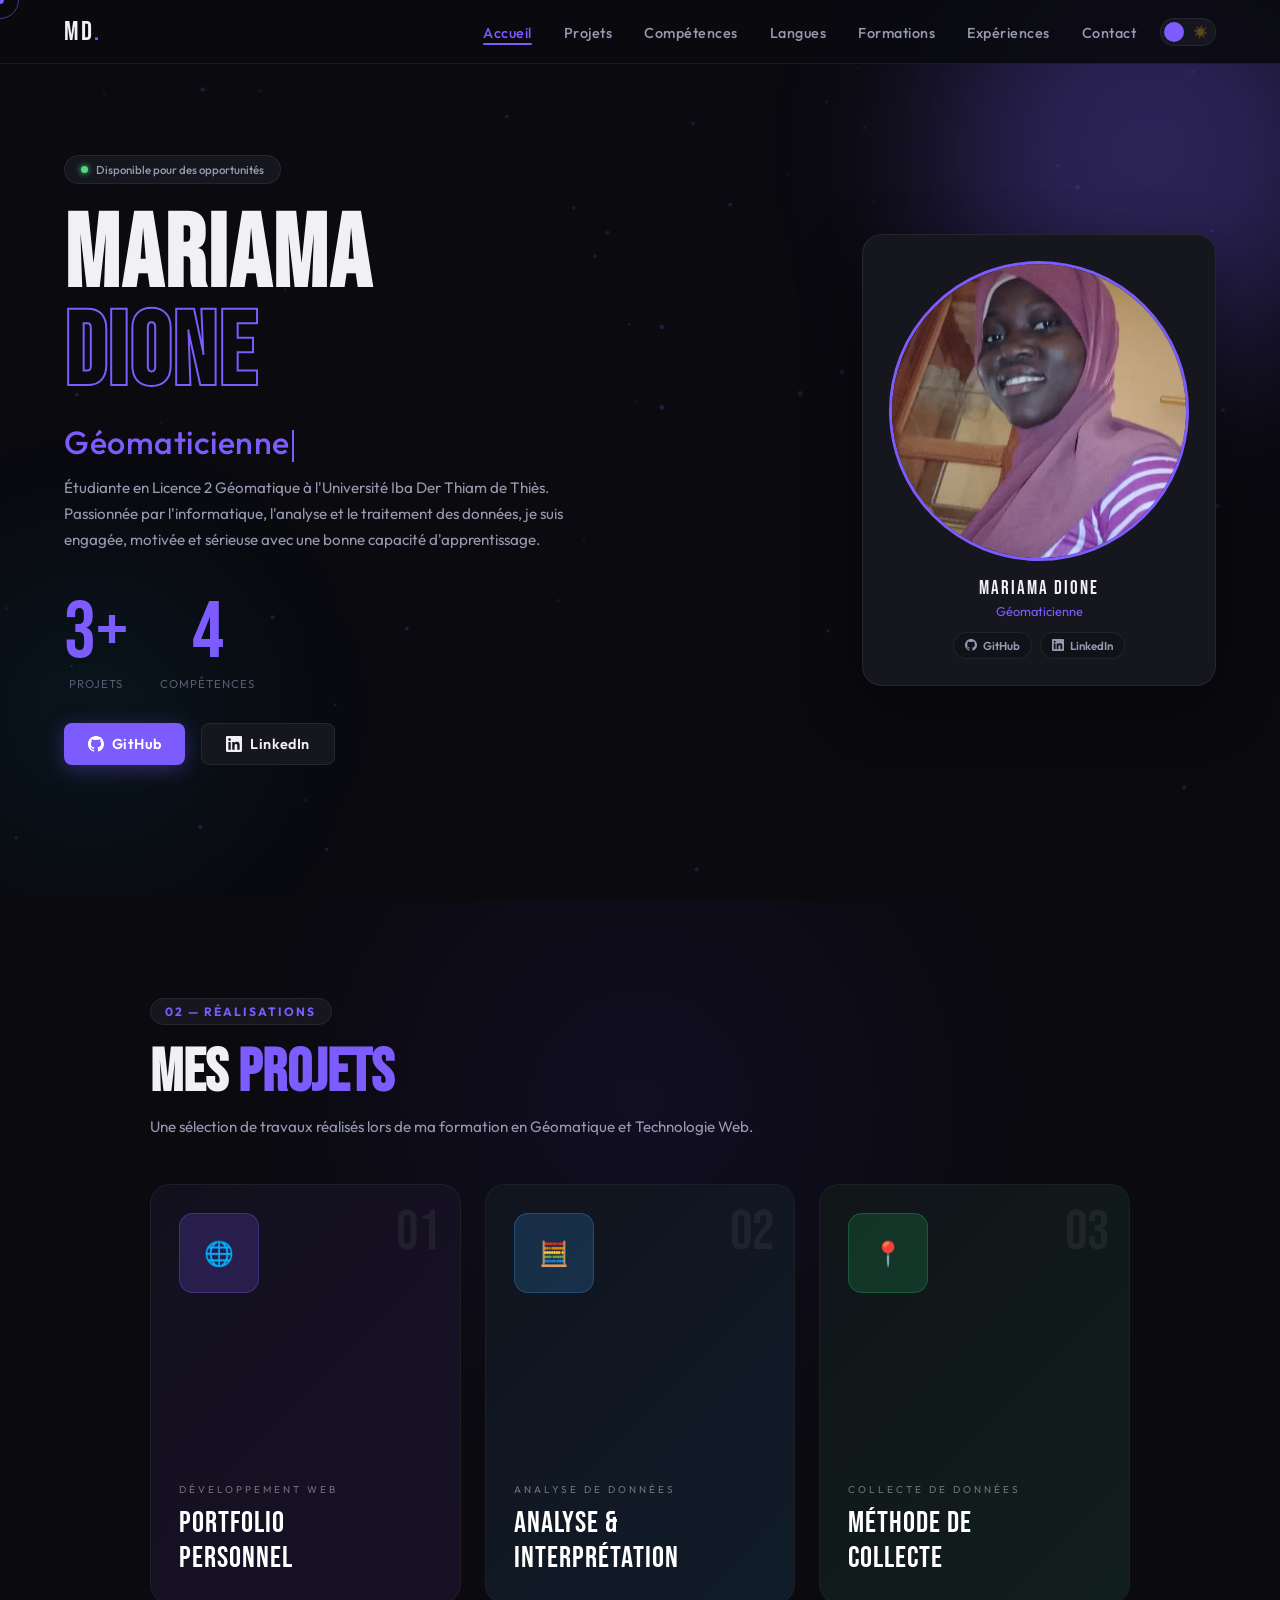
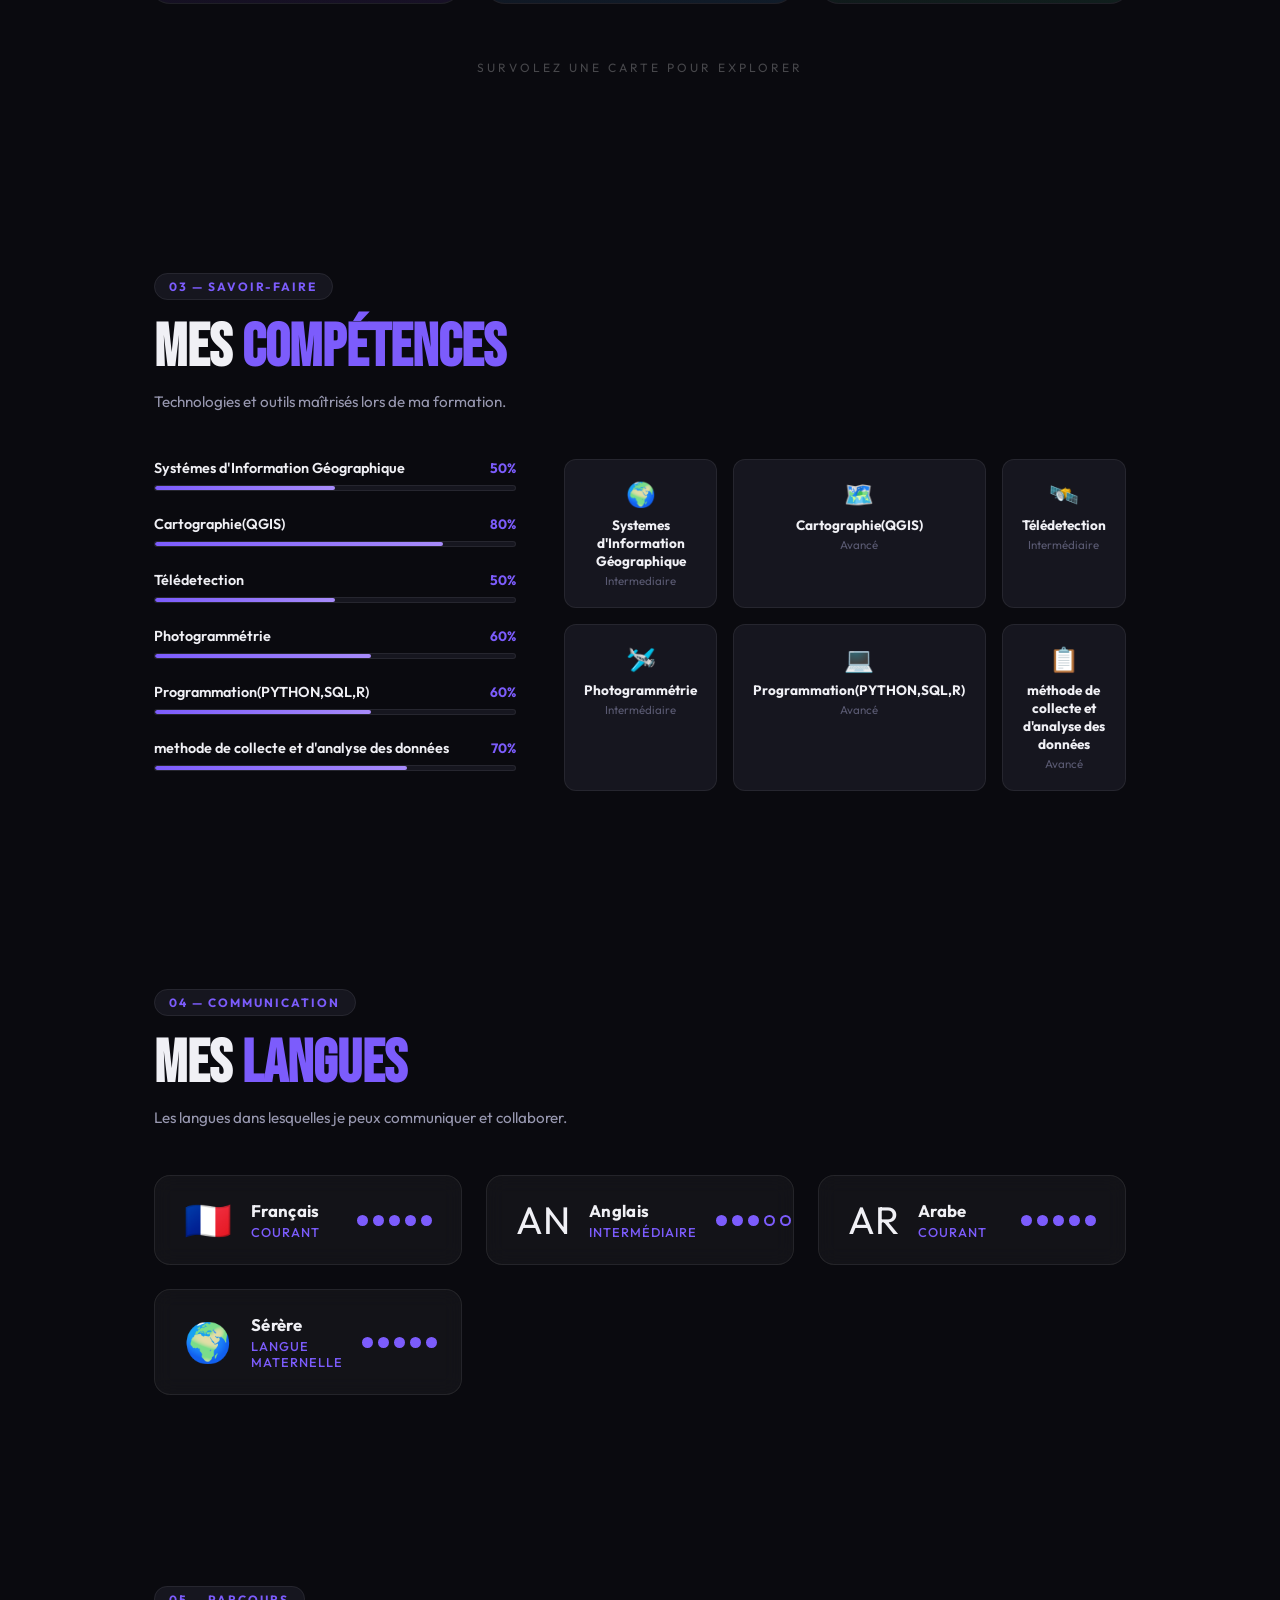
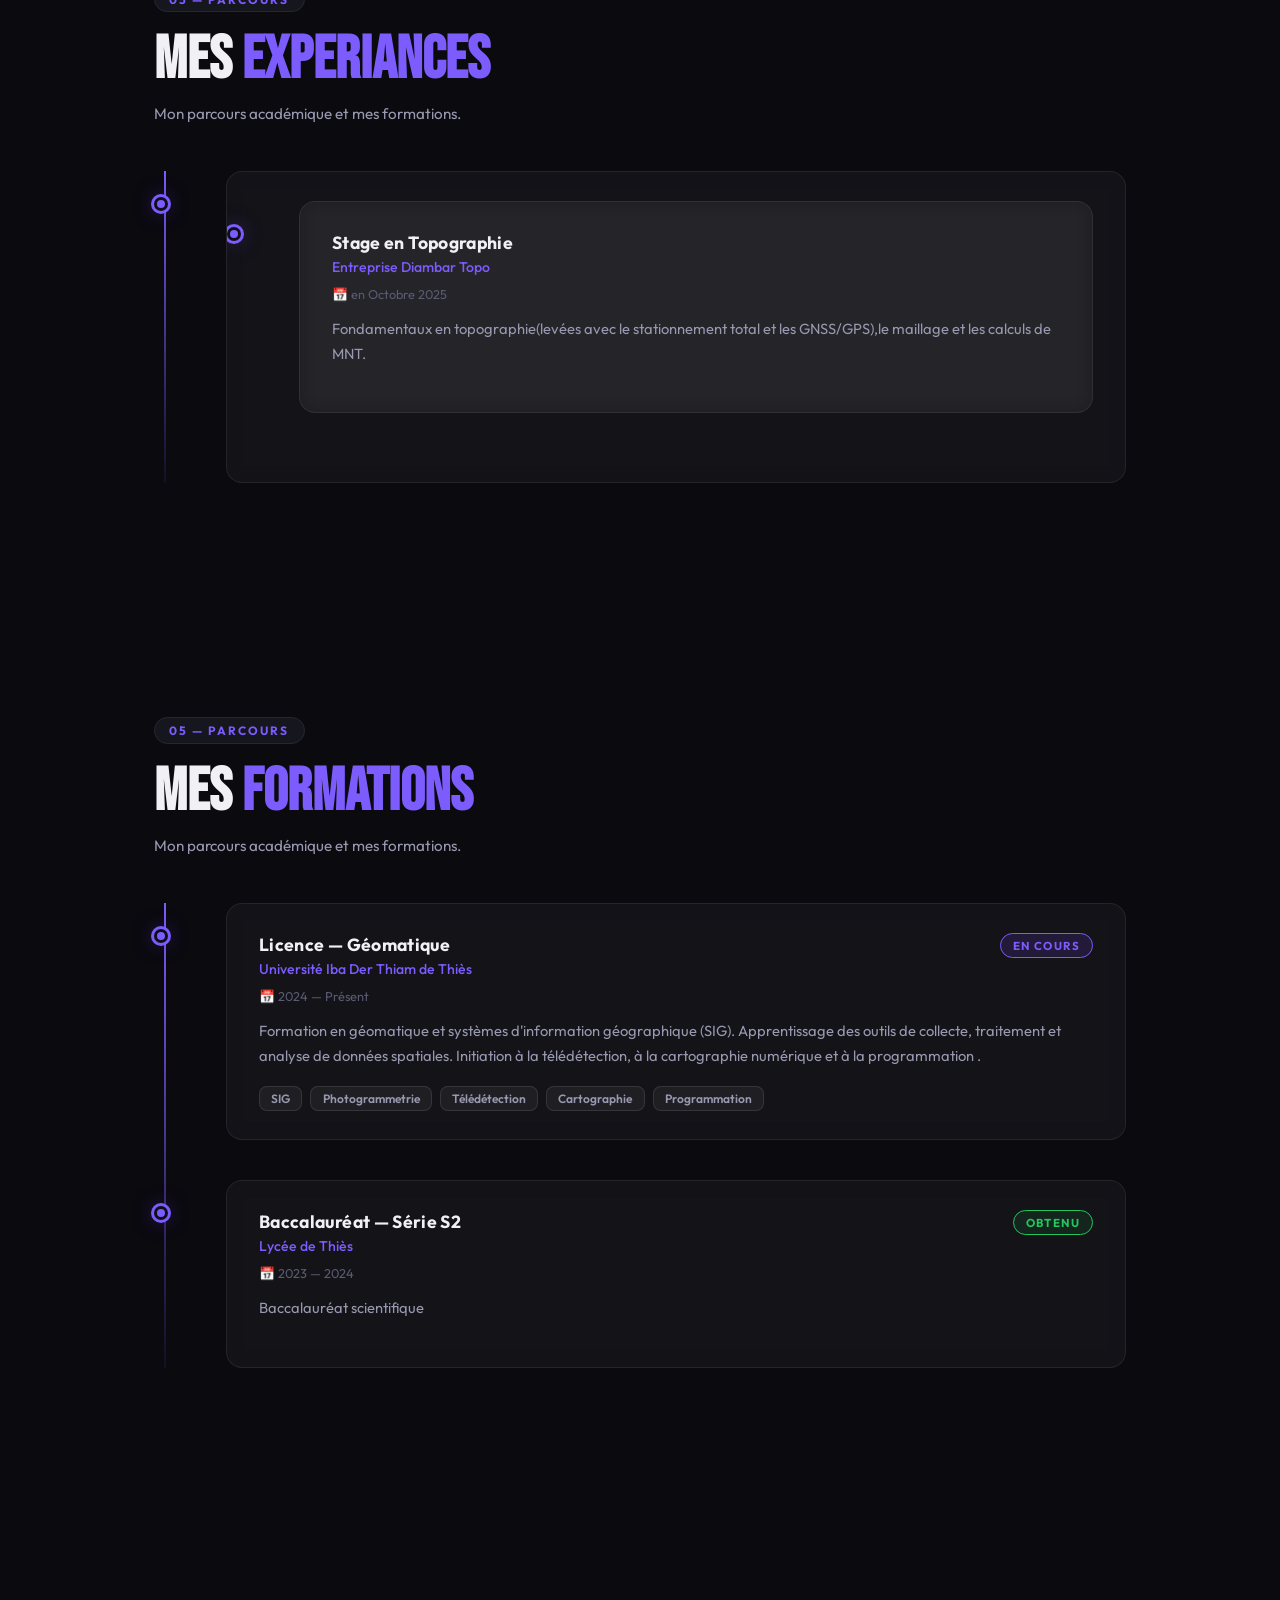
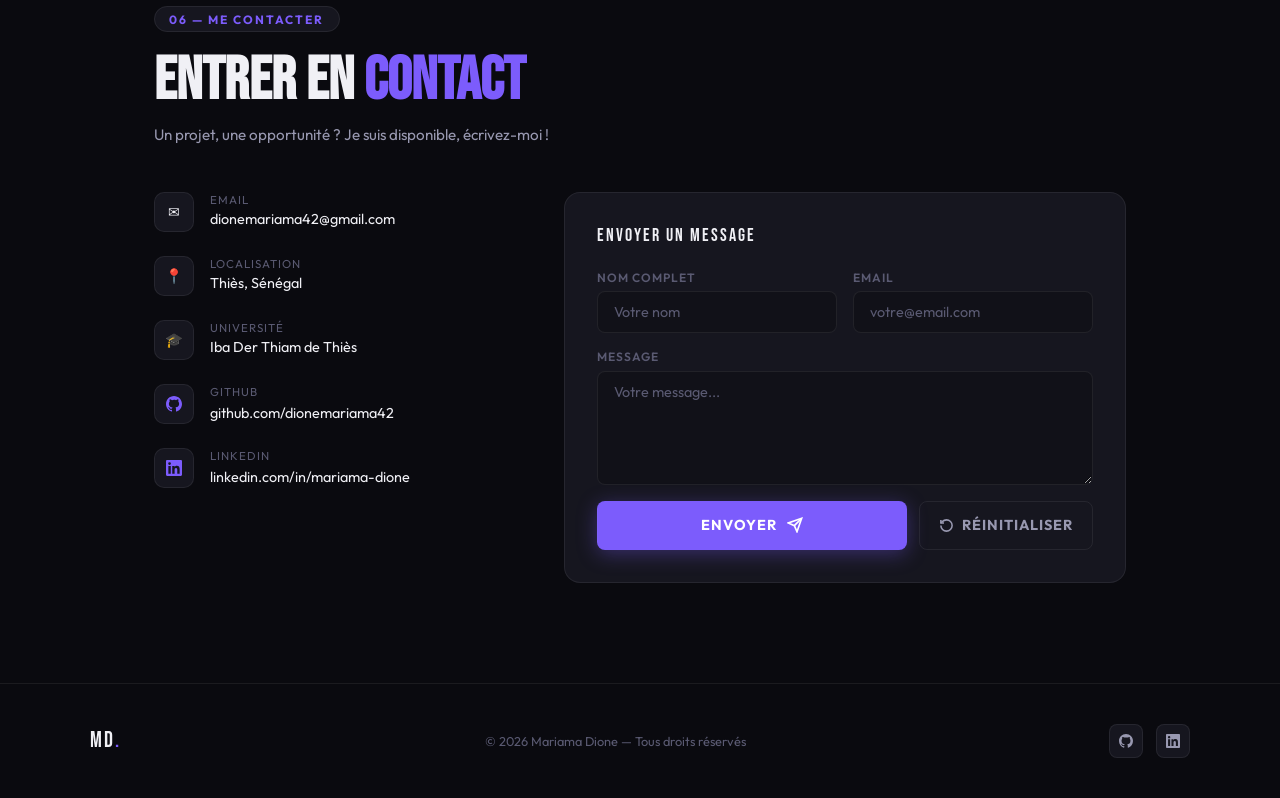
==== commit 103e1efd: "fix: chemins relatifs pour Github Pages" ====
--- a/HTML/Index.html
+++ b/HTML/Index.html
@@ -32,6 +32,7 @@
         <li><a href="#projets">Projets</a></li>
         <li><a href="#competences">Compétences</a></li> 
         <li><a href="#langues">Langues</a></li>
+        <li><a href="#experiences">Formations</a></li>
         <li><a href="#experiences">Expériences</a></li>
         <li><a href="#contact">Contact</a></li>
       </ul>
@@ -373,7 +374,39 @@
 <section id="experiences">
   <div class="container">
     <div class="section-label reveal"><span>05 — Parcours</span></div>
-    <h2 class="section-title reveal">Mes <em>Expériences</em></h2>
+    <h2 class="section-title reveal">Mes <em>Experiances</em></h2>
+    <p class="section-sub reveal">Mon parcours académique et mes formations.</p>
+
+    <div class="timeline">
+
+      <div class="timeline-item reveal">
+        <div class="tl-dot"></div>
+        <div class="tl-line"></div>
+        <div class="tl-card">
+          <div class="timeline-item reveal">
+        <div class="tl-dot"></div>
+        <div class="tl-line"></div>
+        <div class="tl-card">
+          <div class="tl-header">
+            <div>
+              <div class="tl-title">Stage en Topographie</div>
+              <div class="tl-org">Entreprise Diambar Topo</div>
+            </div>
+          </div>
+          <div class="tl-date">📅 en Octobre 2025</div>
+          <p class="tl-desc">
+            Fondamentaux en topographie(levées avec le stationnement total et les GNSS/GPS),le maillage et les calculs de MNT.
+          </p>
+        </div>
+      </div>
+</section>
+<!-- ========================
+     FORMATIONS
+========================= -->
+<section id="formations">
+  <div class="container">
+    <div class="section-label reveal"><span>05 — Parcours</span></div>
+    <h2 class="section-title reveal">Mes <em>Formations</em></h2>
     <p class="section-sub reveal">Mon parcours académique et mes formations.</p>
 
     <div class="timeline">
@@ -404,24 +437,6 @@
           </div>
         </div>
       </div>
-
-      <div class="timeline-item reveal">
-        <div class="tl-dot"></div>
-        <div class="tl-line"></div>
-        <div class="tl-card">
-          <div class="tl-header">
-            <div>
-              <div class="tl-title">Stage en Topographie</div>
-              <div class="tl-org">Entreprise Diambar Topo</div>
-            </div>
-          </div>
-          <div class="tl-date">📅 en Octobre 2025</div>
-          <p class="tl-desc">
-            Fondamentaux en topographie(levées avec le stationnement total et les GNSS/GPS),le maillage et les calculs de MNT.
-          </p>
-        </div>
-      </div>
-
       <div class="timeline-item reveal">
         <div class="tl-dot"></div>
         <div class="tl-line"></div>
@@ -443,11 +458,9 @@
     </div>
   </div>
 </section>
-
-
-  <!-- ========================
+ <!-- ========================
        CONTACT
-  ========================= -->
+========================= -->
   <section id="contact">
     <div class="container">
       <div class="section-label reveal"><span>06 — Me contacter</span></div>
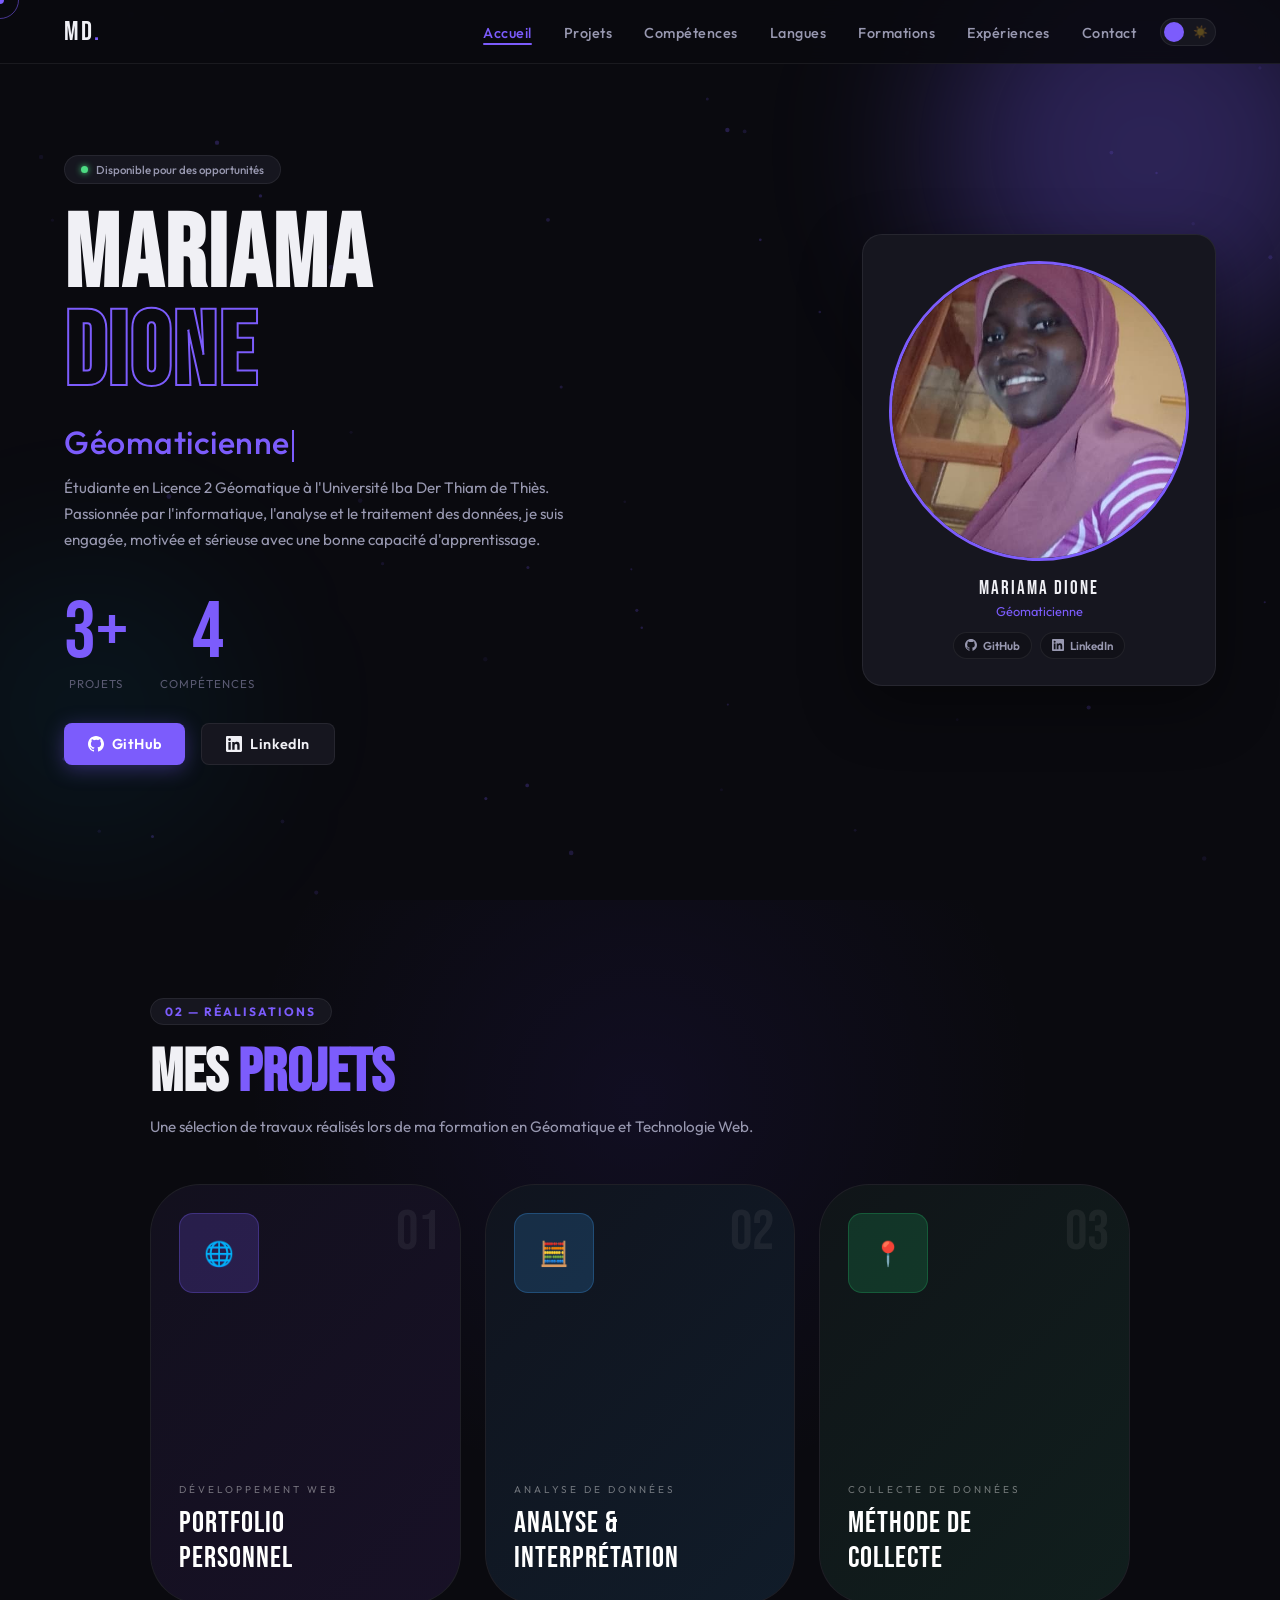
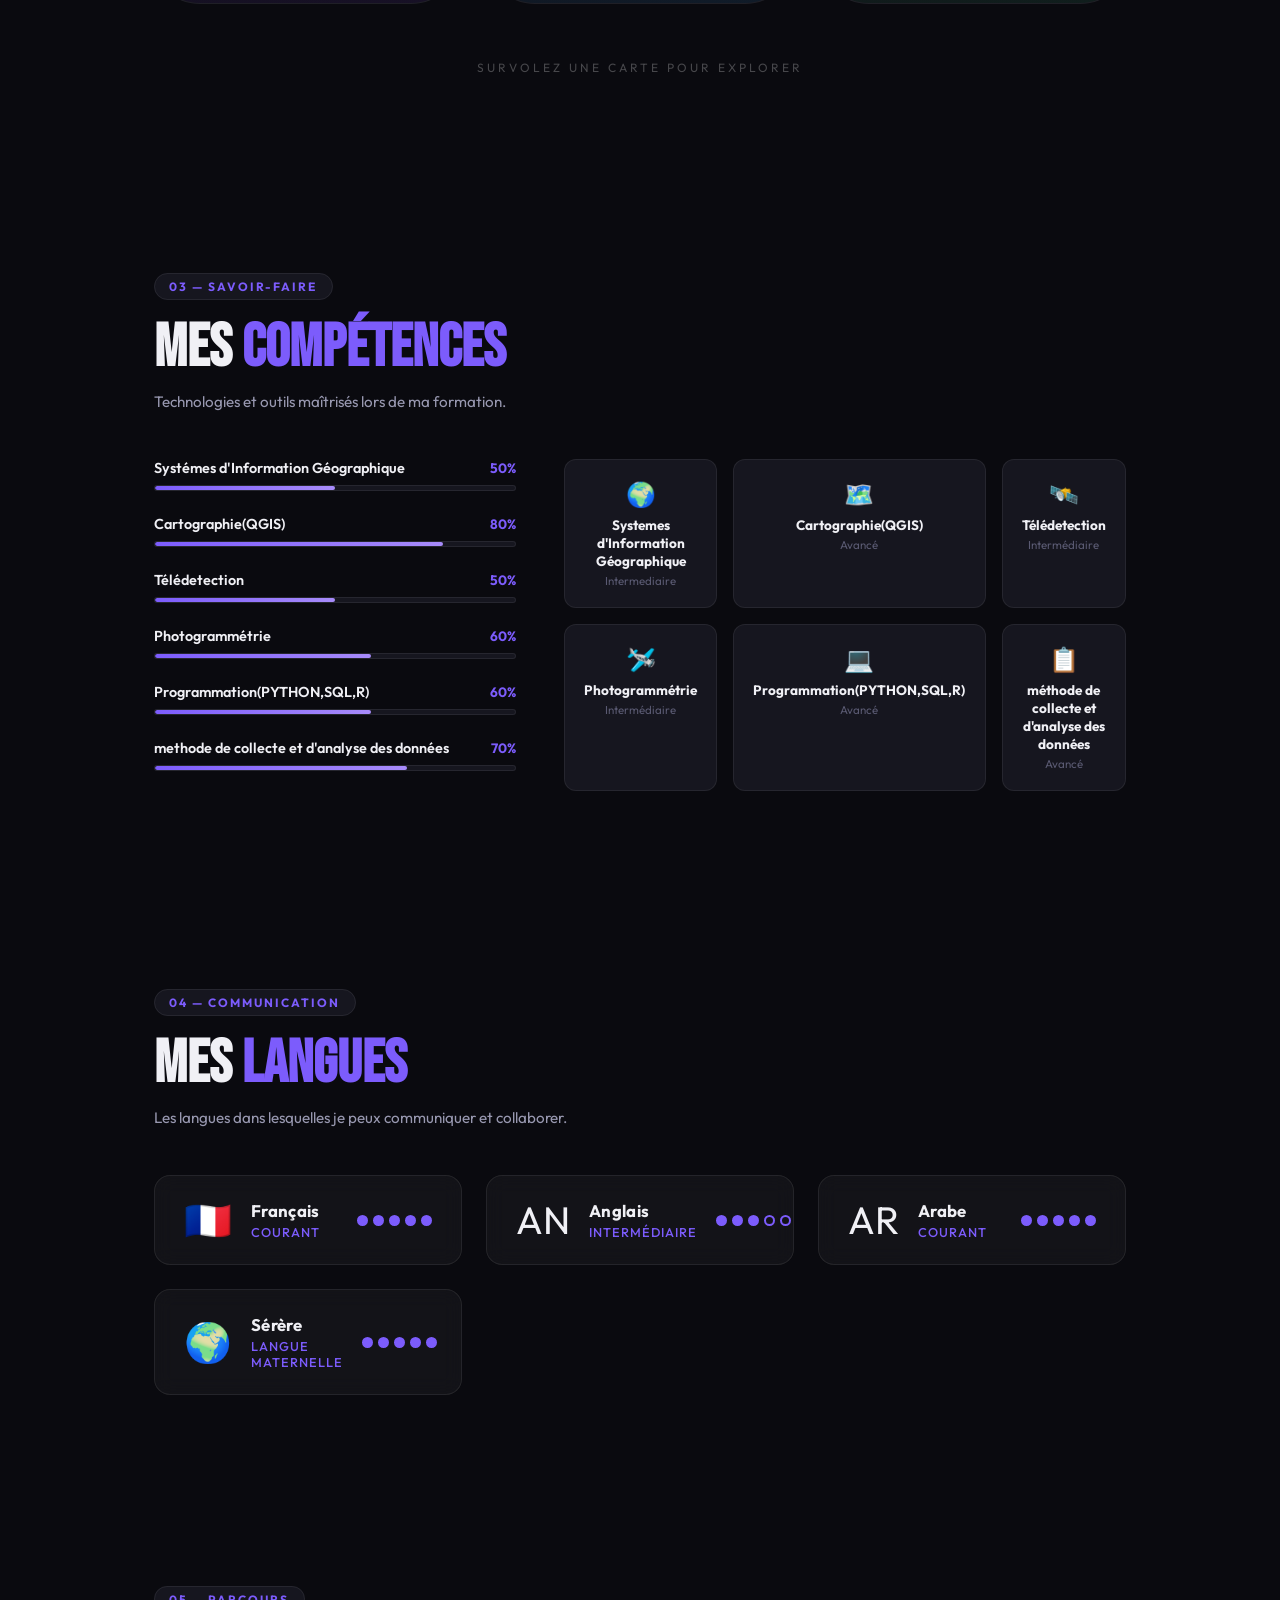
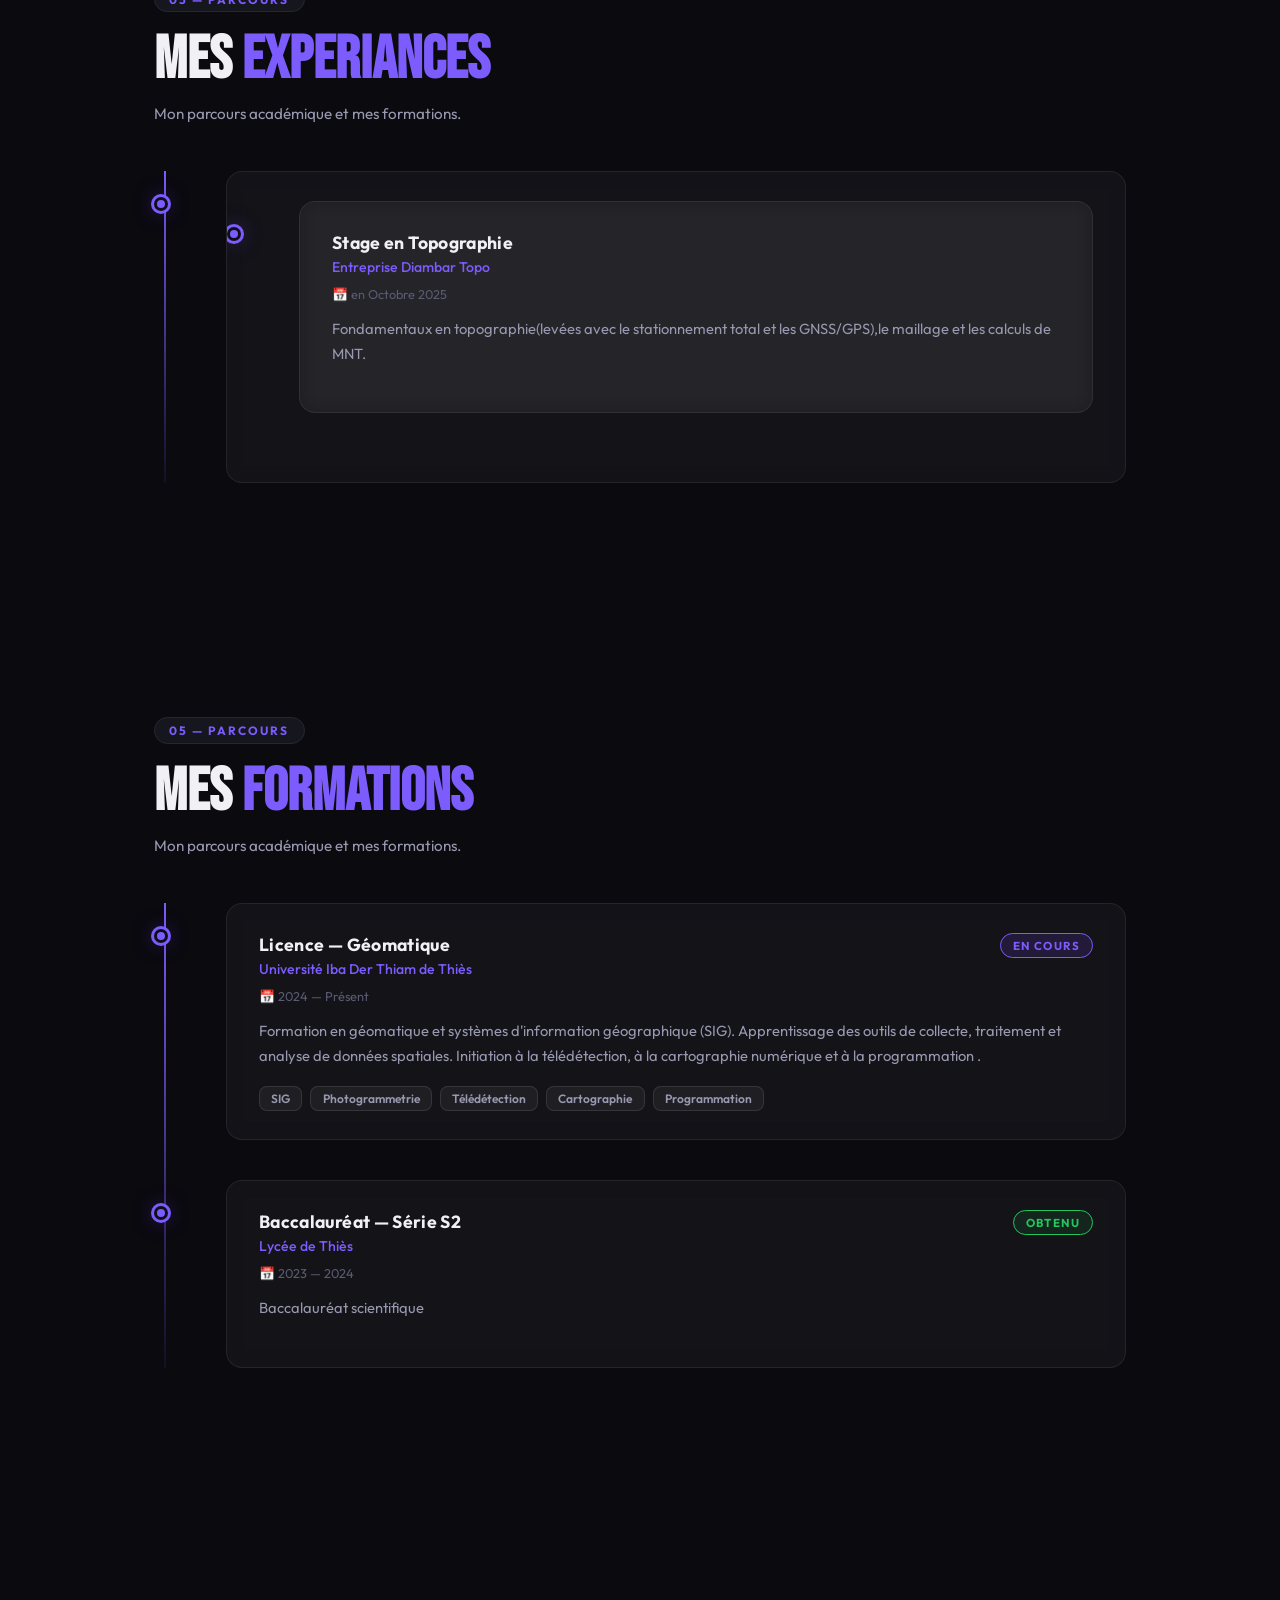
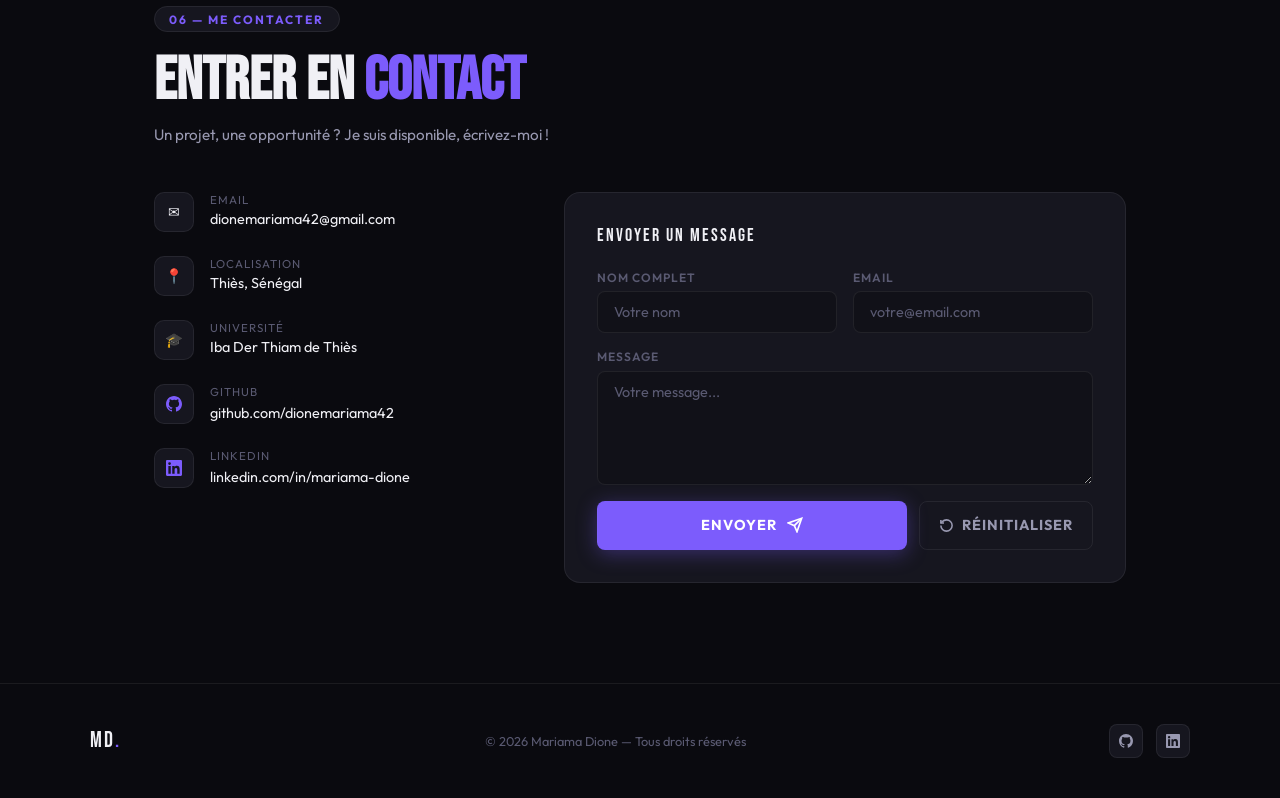
==== commit ede13858: "modification du disegn" ====
--- a/HTML/Index.html
+++ b/HTML/Index.html
@@ -222,7 +222,6 @@
           <div class="projet-techs">
             <span class="tech-tag">KoBoToolbox</span>
             <span class="tech-tag">KoBoCollect</span>
-            <img src="../IMAGES/Capture d’écran .jpg" alt="">
           </div>
           <a href="https://github.com/dionemariama42/portfolio" target="_blank" class="projet-link">
             Voir le projet →
--- a/CSS/Style.css
+++ b/CSS/Style.css
@@ -462,7 +462,7 @@
 /* ===== CARTE ===== */
 .projet-card {
   position: relative;              /* Contexte de positionnement pour les enfants absolus */
-  border-radius: 20px;             /* Coins très arrondis pour un look moderne */
+  border-radius: 50px;             /* Coins très arrondis pour un look moderne */
   overflow: hidden;                /* Découpe le contenu dans les bords arrondis */
   cursor: pointer;                 /* Curseur main pour indiquer l'interactivité */
   transition: transform 0.4s cubic-bezier(0.23, 1, 0.32, 1), border-color 0.3s ease; /* Animation naturelle au survol */
@@ -582,7 +582,7 @@
 }
 
 .projet-divider {
-  width: 40px; height: 2px;        /* Ligne décorative courte */
+  width: 70px; height: 2px;        /* Ligne décorative courte */
   margin-bottom: 16px;             /* Espace sous la ligne avant le titre */
   border-radius: 2px;              /* Extrémités légèrement arrondies */
 }
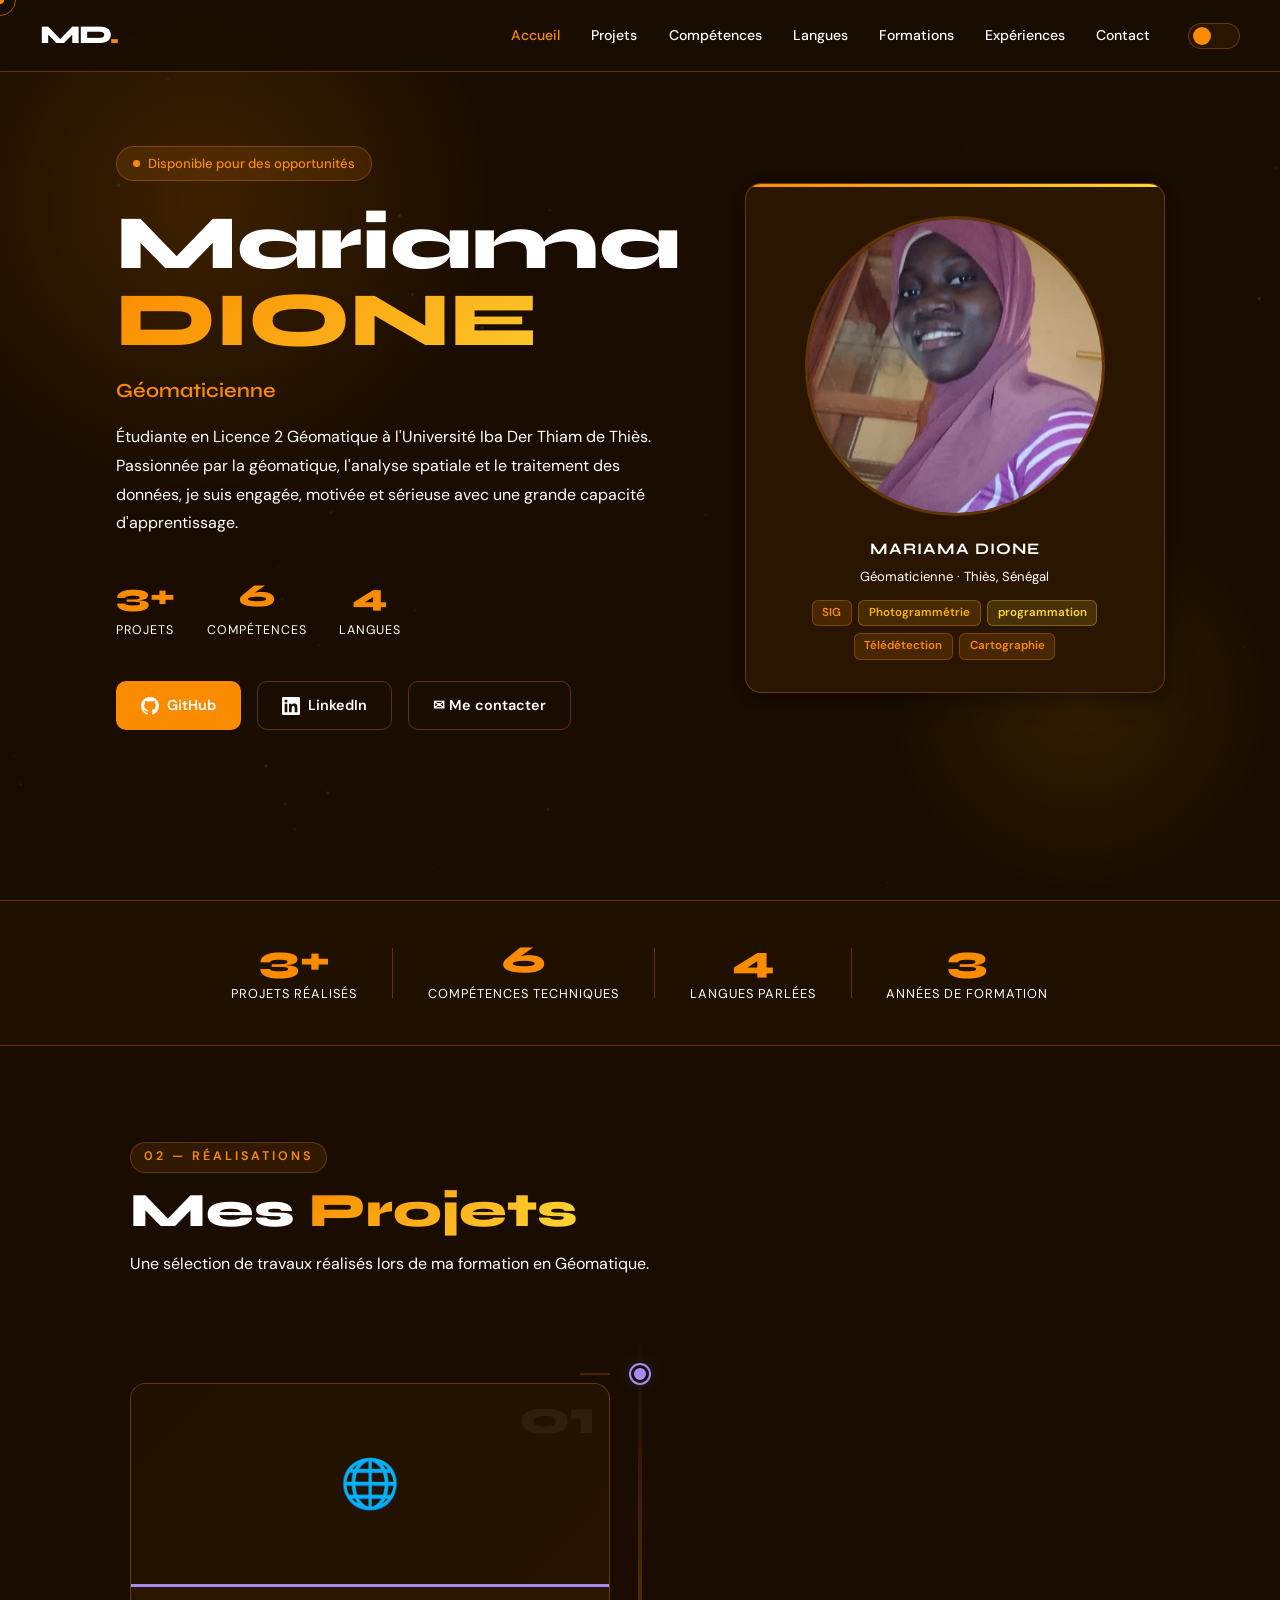
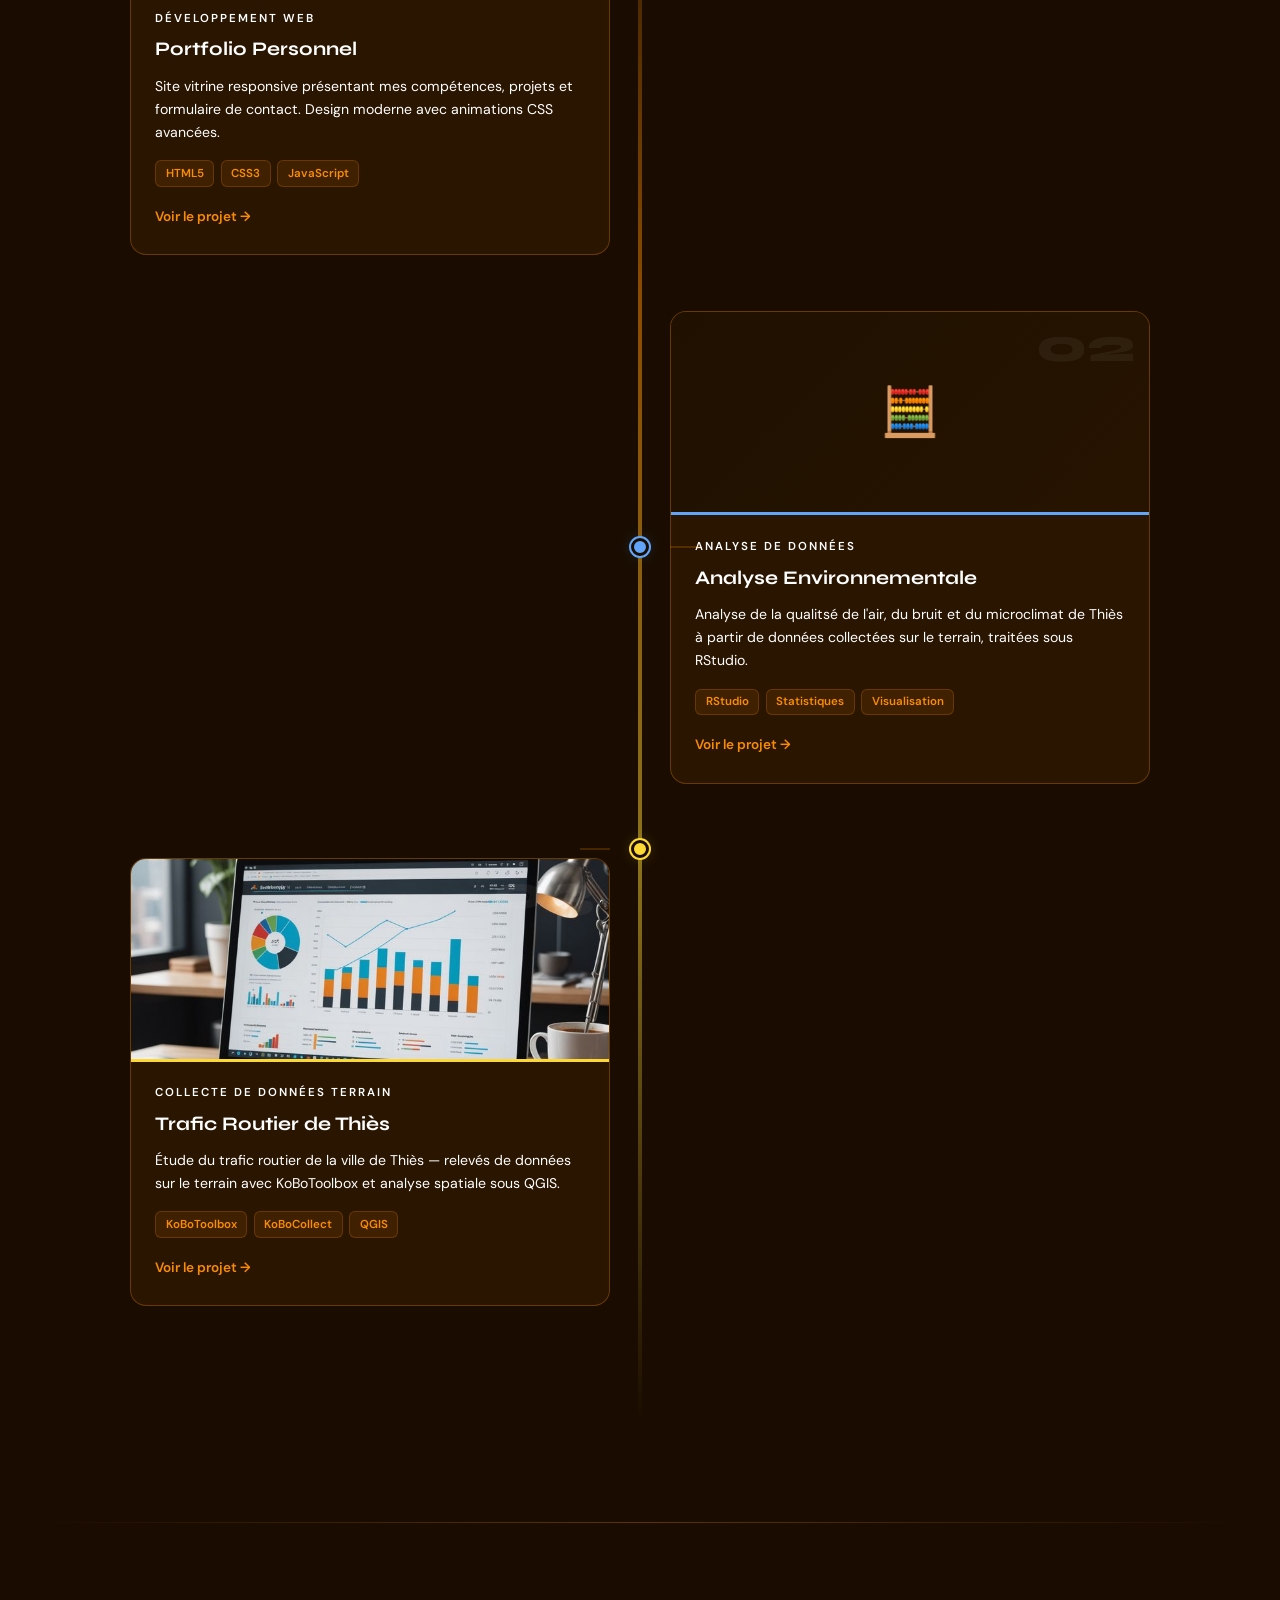
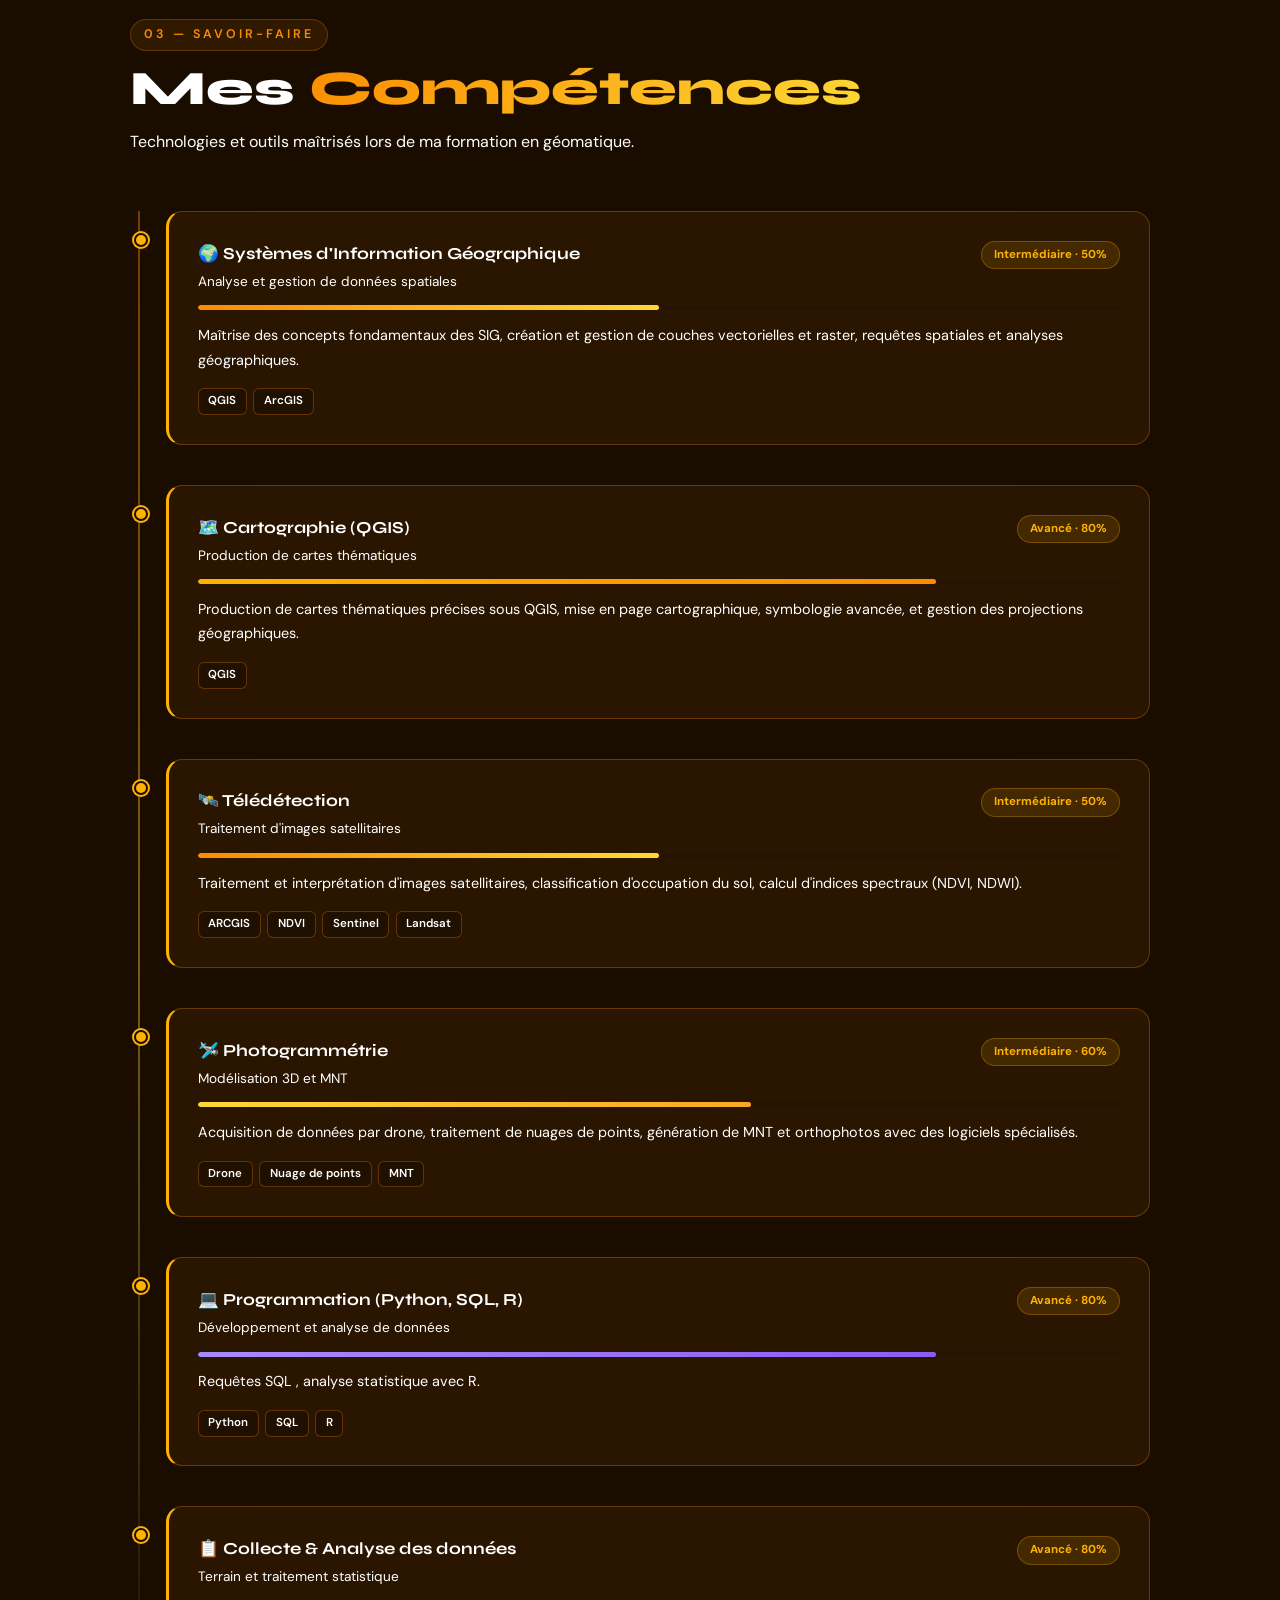
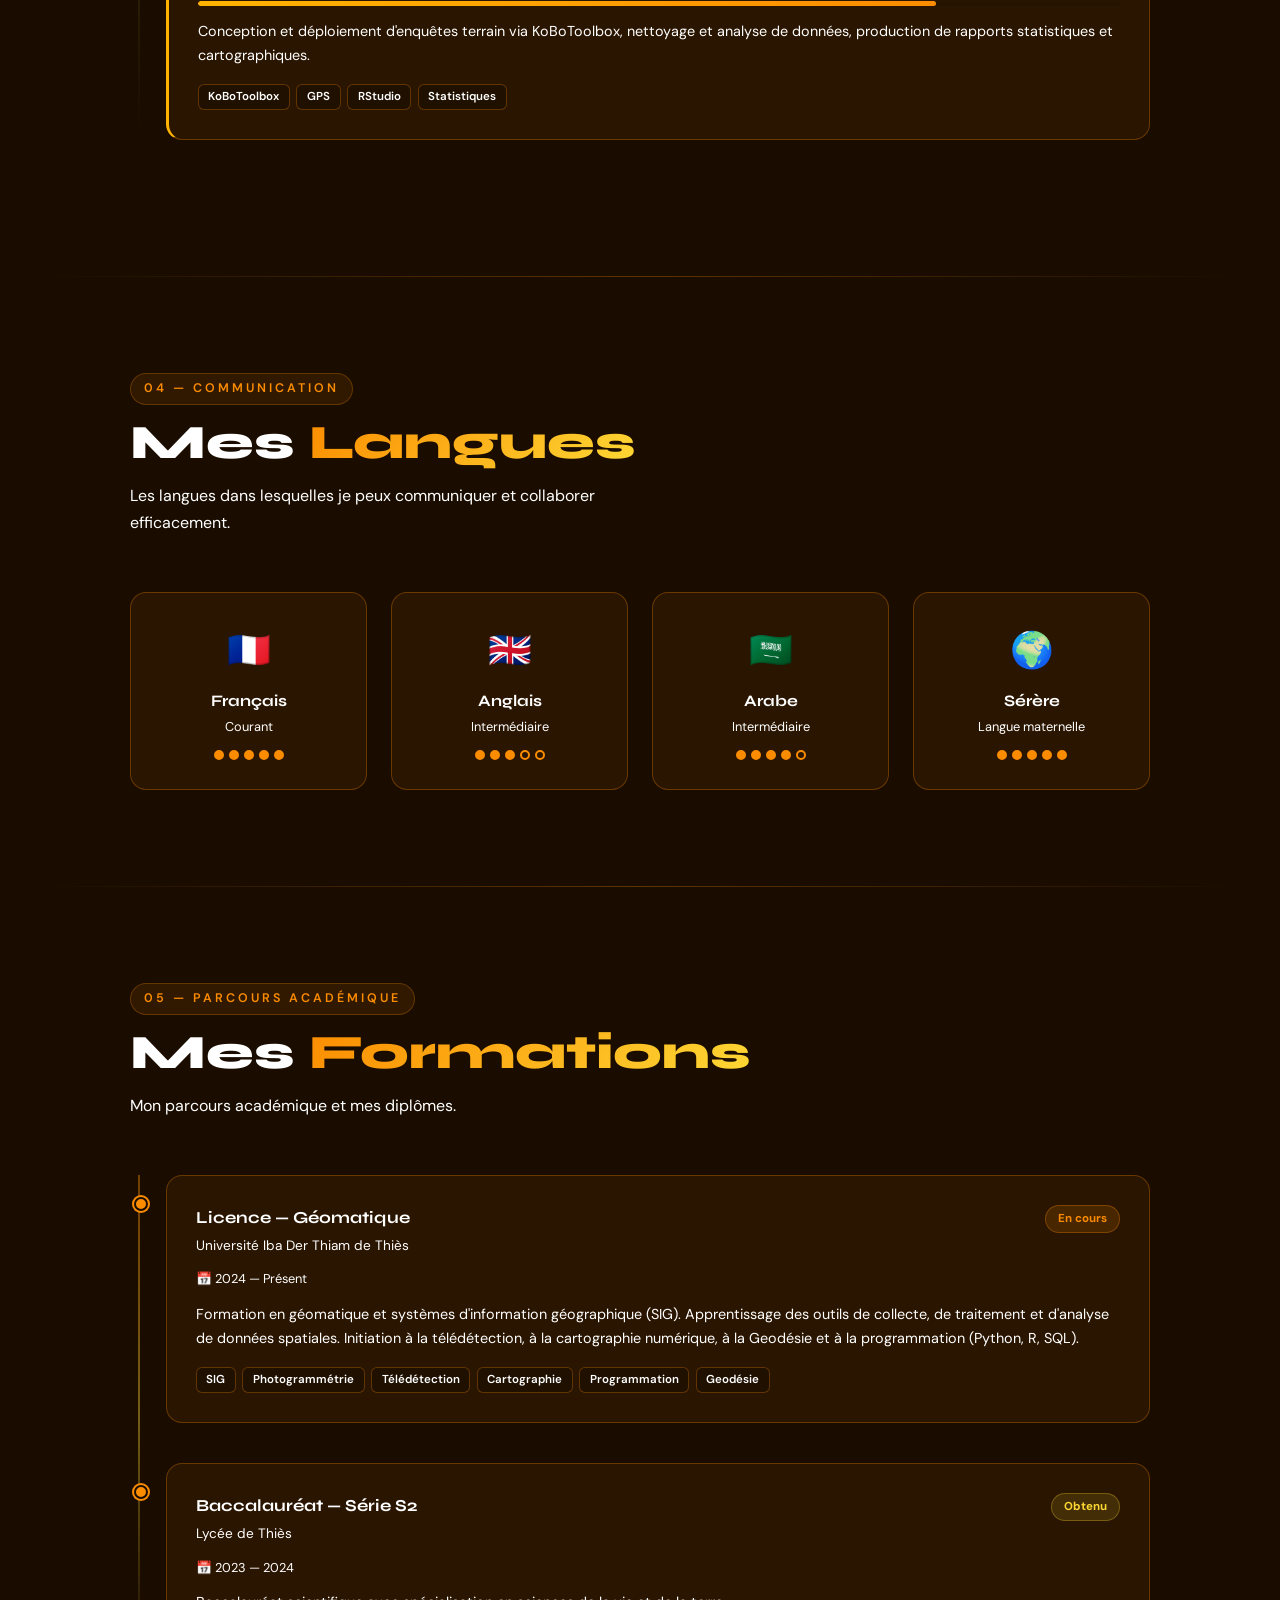
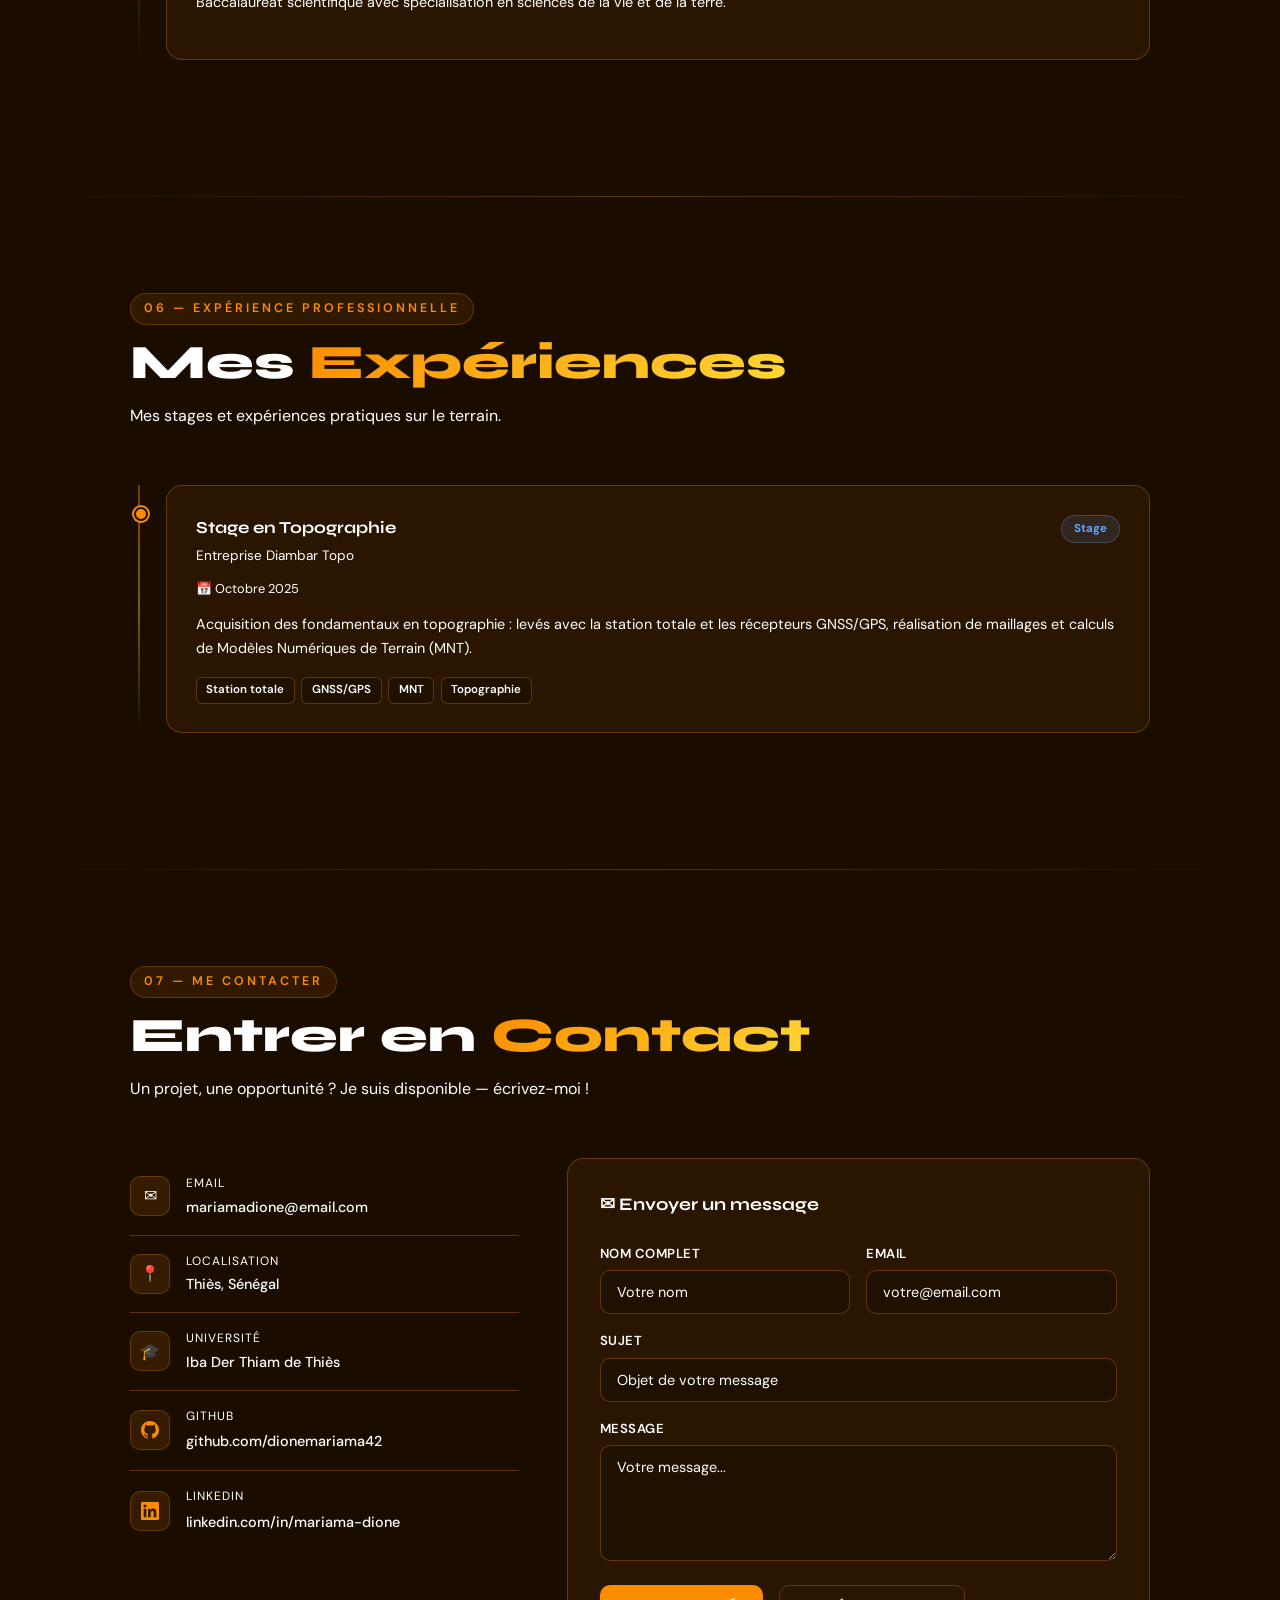
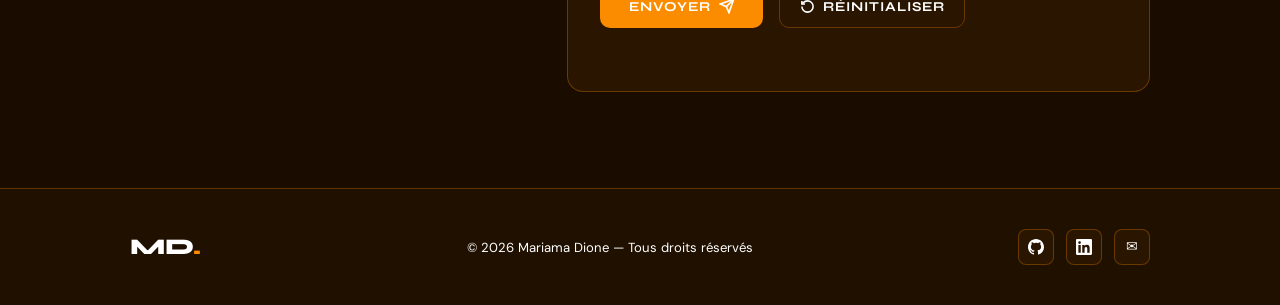
==== commit d93db76e: "modification du design" ====
--- a/HTML/Index.html
+++ b/HTML/Index.html
@@ -3,475 +3,541 @@
 <head>
   <meta charset="UTF-8" />
   <meta name="viewport" content="width=device-width, initial-scale=1.0" />
-  <title>Mariama DIONE — Portfolio</title>
-
-  <!-- Google Fonts -->
-  <link href="https://fonts.googleapis.com/css2?family=Bebas+Neue&family=Outfit:wght@300;400;500;600;700&display=swap" rel="stylesheet" />
-
-  <!-- Feuille de style -->
+  <title>Mariama DIONE — Géomaticienne</title>
+  <link href="https://fonts.googleapis.com/css2?family=Syne:wght@400;600;700;800&family=DM+Sans:wght@300;400;500;600&display=swap" rel="stylesheet" />
   <link rel="stylesheet" href="../CSS/Style.css" />
 </head>
 <body>
 
-  <!-- Particules flottantes -->
   <canvas id="particles-canvas"></canvas>
-
-  <!-- Curseur personnalisé -->
   <div class="cursor" id="cursor"></div>
   <div class="cursor-ring" id="cursor-ring"></div>
 
-  <!-- ========================
-       NAVIGATION
-  ========================= -->
-  <nav>
+  <!-- ======================== NAVIGATION ======================== -->
+  <nav id="nav">
     <div class="logo">MD<span>.</span></div>
-
     <div class="nav-right">
       <ul class="nav-links">
         <li><a href="#accueil">Accueil</a></li>
         <li><a href="#projets">Projets</a></li>
-        <li><a href="#competences">Compétences</a></li> 
+        <li><a href="#competences">Compétences</a></li>
         <li><a href="#langues">Langues</a></li>
-        <li><a href="#experiences">Formations</a></li>
+        <li><a href="#formations">Formations</a></li>
         <li><a href="#experiences">Expériences</a></li>
         <li><a href="#contact">Contact</a></li>
       </ul>
-
-      <!-- Toggle thème -->
-      <button class="theme-toggle" id="themeToggle" aria-label="Changer le thème" title="Sombre / Clair">
+      <button class="theme-toggle" id="themeToggle" aria-label="Changer le thème">
         <span class="icon-moon">🌙</span>
         <span class="icon-sun">☀️</span>
         <span class="pill"></span>
       </button>
-
-      <!-- Burger mobile -->
       <button class="nav-burger" id="navBurger" aria-label="Menu">
         <span></span><span></span><span></span>
       </button>
     </div>
   </nav>
 
-  <!-- ========================
-       HEROL
-  ========================= -->
+  <!-- Mobile menu -->
+  <div class="mobile-menu" id="mobileMenu">
+    <a href="#accueil" class="mm-link">Accueil</a>
+    <a href="#projets" class="mm-link">Projets</a>
+    <a href="#competences" class="mm-link">Compétences</a>
+    <a href="#langues" class="mm-link">Langues</a>
+    <a href="#formations" class="mm-link">Formations</a>
+    <a href="#experiences" class="mm-link">Expériences</a>
+    <a href="#contact" class="mm-link">Contact</a>
+  </div>
+
+  <!-- ======================== HERO ======================== -->
   <section id="accueil" class="hero">
     <div class="hero-orb"></div>
     <div class="hero-orb2"></div>
-
     <div class="hero-inner">
-
-      <!-- Texte -->
       <div class="hero-text">
         <div class="hero-badge">
           <span class="badge-dot"></span>
           Disponible pour des opportunités
         </div>
-
         <h1 class="hero-name">
           Mariama
           <span class="line2">DIONE</span>
         </h1>
-
-        <!-- Typing effect -->
         <p class="hero-role" id="heroRole"></p>
-
         <p class="hero-bio">
           Étudiante en Licence 2 Géomatique à l'Université Iba Der Thiam de Thiès.
-          Passionnée par l'informatique, l'analyse et le traitement des données,
-          je suis engagée, motivée et sérieuse avec une bonne capacité d'apprentissage.
+          Passionnée par la géomatique, l'analyse spatiale et le traitement des données,
+          je suis engagée, motivée et sérieuse avec une grande capacité d'apprentissage.
         </p>
-
-        <!-- Statistiques animées -->
         <div class="hero-stats">
           <div class="stat-item">
-            <div class="stat-num" data-target="3" data-suffix="+">0+</div>
+            <div class="stat-num" data-target="3" data-suffix="+">0</div>
             <div class="stat-label">Projets</div>
+          </div>
+          <div class="stat-item">
+            <div class="stat-num" data-target="6" data-suffix="">0</div>
+            <div class="stat-label">Compétences</div>
           </div>
           <div class="stat-item">
             <div class="stat-num" data-target="4" data-suffix="">0</div>
-            <div class="stat-label">Compétences</div>
-          </div>
-        </div>
-
+            <div class="stat-label">Langues</div>
+          </div>
+        </div>
         <div class="hero-actions">
           <a href="https://github.com/dionemariama42" target="_blank" class="btn-primary">
-            <svg viewBox="0 0 24 24" fill="currentColor">
-              <path d="M12 0C5.37 0 0 5.37 0 12c0 5.3 3.44 9.8 8.2 11.38.6.11.82-.26.82-.58v-2.02c-3.34.73-4.04-1.61-4.04-1.61-.55-1.39-1.34-1.76-1.34-1.76-1.09-.74.08-.73.08-.73 1.2.09 1.84 1.24 1.84 1.24 1.07 1.83 2.8 1.3 3.49.99.11-.78.42-1.3.76-1.6-2.67-.3-5.47-1.33-5.47-5.93 0-1.31.47-2.38 1.24-3.22-.13-.3-.54-1.52.12-3.18 0 0 1.01-.32 3.3 1.23a11.5 11.5 0 0 1 3-.4c1.02.005 2.04.14 3 .4 2.28-1.55 3.29-1.23 3.29-1.23.66 1.66.25 2.88.12 3.18.77.84 1.24 1.91 1.24 3.22 0 4.61-2.81 5.63-5.48 5.92.43.37.81 1.1.81 2.22v3.29c0 .32.22.7.83.58C20.57 21.8 24 17.3 24 12c0-6.63-5.37-12-12-12z"/>
-            </svg>
+            <svg viewBox="0 0 24 24" fill="currentColor"><path d="M12 0C5.37 0 0 5.37 0 12c0 5.3 3.44 9.8 8.2 11.38.6.11.82-.26.82-.58v-2.02c-3.34.73-4.04-1.61-4.04-1.61-.55-1.39-1.34-1.76-1.34-1.76-1.09-.74.08-.73.08-.73 1.2.09 1.84 1.24 1.84 1.24 1.07 1.83 2.8 1.3 3.49.99.11-.78.42-1.3.76-1.6-2.67-.3-5.47-1.33-5.47-5.93 0-1.31.47-2.38 1.24-3.22-.13-.3-.54-1.52.12-3.18 0 0 1.01-.32 3.3 1.23a11.5 11.5 0 0 1 3-.4c1.02.005 2.04.14 3 .4 2.28-1.55 3.29-1.23 3.29-1.23.66 1.66.25 2.88.12 3.18.77.84 1.24 1.91 1.24 3.22 0 4.61-2.81 5.63-5.48 5.92.43.37.81 1.1.81 2.22v3.29c0 .32.22.7.83.58C20.57 21.8 24 17.3 24 12c0-6.63-5.37-12-12-12z"/></svg>
             GitHub
           </a>
           <a href="https://www.linkedin.com/in/mariama-dione" target="_blank" class="btn-ghost">
-            <svg viewBox="0 0 24 24" fill="currentColor">
-              <path d="M20.45 20.45h-3.55v-5.57c0-1.33-.03-3.04-1.85-3.04-1.85 0-2.13 1.45-2.13 2.94v5.67H9.37V9h3.41v1.56h.05c.48-.9 1.64-1.85 3.37-1.85 3.6 0 4.27 2.37 4.27 5.45v6.29zM5.34 7.43a2.06 2.06 0 1 1 0-4.12 2.06 2.06 0 0 1 0 4.12zM7.12 20.45H3.56V9h3.56v11.45zM22.23 0H1.77C.79 0 0 .77 0 1.72v20.56C0 23.23.79 24 1.77 24h20.46c.98 0 1.77-.77 1.77-1.72V1.72C24 .77 23.21 0 22.23 0z"/>
-            </svg>
+            <svg viewBox="0 0 24 24" fill="currentColor"><path d="M20.45 20.45h-3.55v-5.57c0-1.33-.03-3.04-1.85-3.04-1.85 0-2.13 1.45-2.13 2.94v5.67H9.37V9h3.41v1.56h.05c.48-.9 1.64-1.85 3.37-1.85 3.6 0 4.27 2.37 4.27 5.45v6.29zM5.34 7.43a2.06 2.06 0 1 1 0-4.12 2.06 2.06 0 0 1 0 4.12zM7.12 20.45H3.56V9h3.56v11.45zM22.23 0H1.77C.79 0 0 .77 0 1.72v20.56C0 23.23.79 24 1.77 24h20.46c.98 0 1.77-.77 1.77-1.72V1.72C24 .77 23.21 0 22.23 0z"/></svg>
             LinkedIn
           </a>
-        </div>
-      </div>
-
-      <!-- Avatar -->
+          <a href="mailto:mariamadione@email.com" class="btn-ghost">✉ Me contacter</a>
+        </div>
+      </div>
+
       <div class="hero-visual">
         <div class="avatar-card">
           <div class="avatar-inner">
             <div class="avatar-img-wrap">
-              <img src="../IMAGES/Image1.jpeg" alt="Mariama Dione" onerror="this.style.display='none'" />
+              <img src="../IMAGES/Image1.jpeg" alt="">
             </div>
             <div class="avatar-info">
               <div class="avatar-name">MARIAMA DIONE</div>
-              <div class="avatar-sub">Géomaticienne</div>
-              <div class="avatar-socials">
-                <a href="https://github.com/dionemariama42" target="_blank" class="social-pill">
-                  <svg viewBox="0 0 24 24" fill="currentColor"><path d="M12 0C5.37 0 0 5.37 0 12c0 5.3 3.44 9.8 8.2 11.38.6.11.82-.26.82-.58v-2.02c-3.34.73-4.04-1.61-4.04-1.61-.55-1.39-1.34-1.76-1.34-1.76-1.09-.74.08-.73.08-.73 1.2.09 1.84 1.24 1.84 1.24 1.07 1.83 2.8 1.3 3.49.99.11-.78.42-1.3.76-1.6-2.67-.3-5.47-1.33-5.47-5.93 0-1.31.47-2.38 1.24-3.22-.13-.3-.54-1.52.12-3.18 0 0 1.01-.32 3.3 1.23a11.5 11.5 0 0 1 3-.4c1.02.005 2.04.14 3 .4 2.28-1.55 3.29-1.23 3.29-1.23.66 1.66.25 2.88.12 3.18.77.84 1.24 1.91 1.24 3.22 0 4.61-2.81 5.63-5.48 5.92.43.37.81 1.1.81 2.22v3.29c0 .32.22.7.83.58C20.57 21.8 24 17.3 24 12c0-6.63-5.37-12-12-12z"/></svg>
-                  GitHub
-                </a>
-                <a href="https://www.linkedin.com/in/mariama-dione" target="_blank" class="social-pill">
-                  <svg viewBox="0 0 24 24" fill="currentColor"><path d="M20.45 20.45h-3.55v-5.57c0-1.33-.03-3.04-1.85-3.04-1.85 0-2.13 1.45-2.13 2.94v5.67H9.37V9h3.41v1.56h.05c.48-.9 1.64-1.85 3.37-1.85 3.6 0 4.27 2.37 4.27 5.45v6.29zM5.34 7.43a2.06 2.06 0 1 1 0-4.12 2.06 2.06 0 0 1 0 4.12zM7.12 20.45H3.56V9h3.56v11.45zM22.23 0H1.77C.79 0 0 .77 0 1.72v20.56C0 23.23.79 24 1.77 24h20.46c.98 0 1.77-.77 1.77-1.72V1.72C24 .77 23.21 0 22.23 0z"/></svg>
-                  LinkedIn
-                </a>
-              </div>
-            </div>
-          </div>
-        </div>
-      </div>
-
+              <div class="avatar-sub">Géomaticienne · Thiès, Sénégal</div>
+              <div class="avatar-badge-row">
+                <span class="avatar-badge">SIG</span>
+                <span class="avatar-badge teal">Photogrammétrie</span>
+                <span class="avatar-badge gold">programmation</span>
+                <span class="avatar-badge">Télédétection</span>
+                <span class="avatar-badge">Cartographie</span>
+              </div>
+            </div>
+          </div>
+        </div>
+      </div>
     </div>
   </section>
 
-  <!-- ========================
-     PROJETS
-========================= -->
-<section id="projets">
-  <div class="container">
-    <div class="section-label reveal"><span>02 — Réalisations</span></div>
-    <h2 class="section-title reveal">Mes <em>Projets</em></h2>
-    <p class="section-sub reveal">Une sélection de travaux réalisés lors de ma formation en Géomatique et Technologie Web.</p>
-
-    <div class="projets-grid">
-
-      <!-- CARTE 1 — Portfolio -->
-      <article class="projet-card projet-card--violet reveal">
-        <div class="projet-bg"></div>
-        <div class="projet-glow"></div>
-        <div class="projet-num">01</div>
-        <div class="projet-thumb-icon">🌐</div>
-
-        <div class="projet-default">
-          <span class="projet-category">Développement Web</span>
-          <div class="projet-title-main">Portfolio<br>Personnel</div>
-        </div>
-
-        <div class="projet-body">
-          <div class="projet-divider"></div>
-          <div class="projet-title-hover">Portfolio Personnel</div>
-          <p class="projet-desc">Site vitrine responsive présentant mes compétences, projets et formulaire de contact.</p>
-          <div class="projet-techs">
-            <span class="tech-tag">HTML5</span>
-            <span class="tech-tag">CSS3</span>
-            <span class="tech-tag">JavaScript</span>
-          </div>
-          <a href="https://github.com/dionemariama42/portfolio" target="_blank" class="projet-link">
-            Voir le projet →
-          </a>
-        </div>
-      </article>
-
-      <!-- CARTE 2 — Analyse données -->
-      <article class="projet-card projet-card--bleu reveal">
-        <div class="projet-bg"></div>
-        <div class="projet-glow"></div>
-        <div class="projet-num">02</div>
-        <div class="projet-thumb-icon">🧮</div>
-
-        <div class="projet-default">
-          <span class="projet-category">Analyse de données</span>
-          <div class="projet-title-main">Analyse &<br>Interprétation</div>
-        </div>
-
-        <div class="projet-body">
-          <div class="projet-divider"></div>
-          <div class="projet-title-hover">Analyse & Interprétation des Données</div>
-          <p class="projet-desc">Analyse de la qualité de l'air, du bruit et du microclimat de Thiès à partir de RStudio.</p>
-          <div class="projet-techs">
-            <span class="tech-tag">RStudio</span>
-            <span class="tech-tag">Statistiques</span>
-            <img src="../" alt="">
-          </div>
-          <a href="https://github.com/dionemariama42/portfolio" target="_blank" class="projet-link">
-            Voir le projet →
-          </a>
-        </div>
-      </article>
-
-      <!-- CARTE 3 — Collecte -->
-      <article class="projet-card projet-card--vert reveal">
-        <div class="projet-bg"></div>
-        <div class="projet-glow"></div>
-        <div class="projet-num">03</div>
-        <div class="projet-thumb-icon">📍</div>
-
-        <div class="projet-default">
-          <span class="projet-category">Collecte de données</span>
-          <div class="projet-title-main">Méthode de<br>Collecte</div>
-
-        </div>
-
-        <div class="projet-body">
-          <div class="projet-divider"></div>
-          <div class="projet-title-hover">Méthode de Collecte et d'Analyse</div>
-          <p class="projet-desc">Étude du trafic routier de la ville de Thiès — relevés de données sur le terrain.</p>
-          <div class="projet-techs">
-            <span class="tech-tag">KoBoToolbox</span>
-            <span class="tech-tag">KoBoCollect</span>
-          </div>
-          <a href="https://github.com/dionemariama42/portfolio" target="_blank" class="projet-link">
-            Voir le projet →
-          </a>
-        </div>
-      </article>
-
-    </div>
-
-    <div class="projets-footer">
-      <p class="projets-footer-line">Survolez une carte pour explorer</p>
-    </div>
-
+  <!-- ======================== ABOUT STRIP ======================== -->
+  <div class="about-strip">
+    <div class="about-strip-inner">
+      <div class="about-stat reveal">
+        <div class="about-stat-num" data-target="3" data-suffix="+">0</div>
+        <div class="about-stat-lbl">Projets réalisés</div>
+      </div>
+      <div class="about-divider"></div>
+      <div class="about-stat reveal">
+        <div class="about-stat-num" data-target="6" data-suffix="">0</div>
+        <div class="about-stat-lbl">Compétences techniques</div>
+      </div>
+      <div class="about-divider"></div>
+      <div class="about-stat reveal">
+        <div class="about-stat-num" data-target="4" data-suffix="">0</div>
+        <div class="about-stat-lbl">Langues parlées</div>
+      </div>
+      <div class="about-divider"></div>
+      <div class="about-stat reveal">
+        <div class="about-stat-num" data-target="3" data-suffix="">0</div>
+        <div class="about-stat-lbl">Années de formation</div>
+      </div>
+    </div>
   </div>
-  
-</section>
-
-  <!-- ========================
-       COMPÉTENCES
-  ========================= -->
+
+  <!-- ======================== PROJETS (TIMELINE ALTERNÉE) ======================== -->
+  <section id="projets">
+    <div class="container">
+      <div class="section-label reveal"><span>02 — Réalisations</span></div>
+      <h2 class="section-title reveal">Mes <em>Projets</em></h2>
+      <p class="section-sub reveal">Une sélection de travaux réalisés lors de ma formation en Géomatique.</p>
+
+      <!-- TIMELINE ALTERNÉE DES PROJETS -->
+      <div class="projets-timeline">
+
+        <!-- Ligne centrale -->
+        <div class="projets-timeline-line"></div>
+
+        <!-- PROJET 1 — gauche -->
+        <div class="pt-item pt-item--left reveal">
+          <div class="pt-connector">
+            <div class="pt-dot pt-dot--violet"></div>
+          </div>
+          <article class="projet-card projet-card--violet">
+            <div class="projet-img-wrap">
+              <img src="images/projet1.jpg" alt="Portfolio Personnel" class="projet-img"
+                   onerror="this.parentElement.innerHTML='<div class=\'projet-img-placeholder\'>🌐</div>'" />
+            </div>
+            <div class="projet-accent-bar"></div>
+            <div class="projet-num">01</div>
+            <div class="projet-content">
+              <span class="projet-category">Développement Web</span>
+              <div class="projet-title">Portfolio Personnel</div>
+              <p class="projet-desc">Site vitrine responsive présentant mes compétences, projets et formulaire de contact. Design moderne avec animations CSS avancées.</p>
+              <div class="projet-techs">
+                <span class="tech-tag">HTML5</span>
+                <span class="tech-tag">CSS3</span>
+                <span class="tech-tag">JavaScript</span>
+              </div>
+              <a href="https://github.com/dionemariama42/portfolio" target="_blank" class="projet-link">Voir le projet →</a>
+            </div>
+          </article>
+          <div class="pt-spacer"></div>
+        </div>
+
+        <!-- PROJET 2 — droite -->
+        <div class="pt-item pt-item--right reveal">
+          <div class="pt-spacer"></div>
+          <div class="pt-connector">
+            <div class="pt-dot pt-dot--bleu"></div>
+          </div>
+          <article class="projet-card projet-card--bleu">
+            <div class="projet-img-wrap">
+              <img src="../IMAGES/image3.jpeg" alt="Analyse Environnementale" class="projet-img"
+                   onerror="this.parentElement.innerHTML='<div class=\'projet-img-placeholder\'>🧮</div>'" />
+            </div>
+            <div class="projet-accent-bar"></div>
+            <div class="projet-num">02</div>
+            <div class="projet-content">
+              <span class="projet-category">Analyse de données</span>
+              <div class="projet-title">Analyse Environnementale</div>
+              <p class="projet-desc">Analyse de la qualitsé de l'air, du bruit et du microclimat de Thiès à partir de données collectées sur le terrain, traitées sous RStudio.</p>
+              <div class="projet-techs">
+                <span class="tech-tag">RStudio</span>
+                <span class="tech-tag">Statistiques</span>
+                <span class="tech-tag">Visualisation</span>
+              </div>
+              <a href="https://github.com/dionemariama42" target="_blank" class="projet-link">Voir le projet →</a>
+            </div>
+          </article>
+        </div>
+
+        <!-- PROJET 3 — gauche -->
+        <div class="pt-item pt-item--left reveal">
+          <div class="pt-connector">
+            <div class="pt-dot pt-dot--vert"></div>
+          </div>
+          <article class="projet-card projet-card--vert">
+            <div class="projet-img-wrap">
+              <img src="../IMAGES/image5.jpeg" alt="Trafic Routier de Thiès" class="projet-img"
+                   onerror="this.parentElement.innerHTML='<div class=\'projet-img-placeholder\'>📍</div>'" />
+            </div>
+            <div class="projet-accent-bar"></div>
+            <div class="projet-num">03</div>
+            <div class="projet-content">
+              <span class="projet-category">Collecte de données terrain</span>
+              <div class="projet-title">Trafic Routier de Thiès</div>
+              <p class="projet-desc">Étude du trafic routier de la ville de Thiès — relevés de données sur le terrain avec KoBoToolbox et analyse spatiale sous QGIS.</p>
+              <div class="projet-techs">
+                <span class="tech-tag">KoBoToolbox</span>
+                <span class="tech-tag">KoBoCollect</span>
+                <span class="tech-tag">QGIS</span>
+              </div>
+              <a href="https://github.com/dionemariama42" target="_blank" class="projet-link">Voir le projet →</a>
+            </div>
+          </article>
+          <div class="pt-spacer"></div>
+        </div>
+      </div>
+    </div>
+  </section>
+
+  <div class="section-divider"></div>
+
+  <!-- ======================== COMPÉTENCES ======================== -->
   <section id="competences">
     <div class="container">
       <div class="section-label reveal"><span>03 — Savoir-faire</span></div>
       <h2 class="section-title reveal">Mes <em>Compétences</em></h2>
-      <p class="section-sub reveal">Technologies et outils maîtrisés lors de ma formation.</p>
-
-      <div class="comp-layout">
-
-        <!-- Barres animées -->
-        <div class="comp-list reveal-left">
-          <div class="comp-item">
-            <div class="comp-meta"><span class="comp-name">Systémes d'Information Géographique</span><span class="comp-pct">50%</span></div>
-            <div class="bar-bg"><div class="bar-fill" data-width="50%"></div></div>
-          </div>
-          <div class="comp-item">
-            <div class="comp-meta"><span class="comp-name">Cartographie(QGIS)</span><span class="comp-pct">80%</span></div>
-            <div class="bar-bg"><div class="bar-fill" data-width="80%"></div></div>
-          </div>
-          <div class="comp-item">
-            <div class="comp-meta"><span class="comp-name">Télédetection</span><span class="comp-pct">50%</span></div>
-            <div class="bar-bg"><div class="bar-fill" data-width="50%"></div></div>
-          </div>
-          <div class="comp-item">
-            <div class="comp-meta"><span class="comp-name">Photogrammétrie</span><span class="comp-pct">60%</span></div>
-            <div class="bar-bg"><div class="bar-fill" data-width="60%"></div></div>
-          </div>
-          <div class="comp-item">
-            <div class="comp-meta"><span class="comp-name">Programmation(PYTHON,SQL,R)</span><span class="comp-pct">60%</span></div>
-            <div class="bar-bg"><div class="bar-fill" data-width="60%"></div></div>
-          </div>
-          <div class="comp-item">
-            <div class="comp-meta"><span class="comp-name">methode de collecte et d'analyse des données</span><span class="comp-pct">70%</span></div>
-            <div class="bar-bg"><div class="bar-fill" data-width="70%"></div></div>
-          </div>
-        </div>
-
-        <!-- Badges -->
-        <div class="comp-badges reveal-right">
-          <div class="skill-badge"><div class="skill-icon">🌍</div><div class="skill-name">Systemes d'Information Géographique</div><div class="skill-level">Intermediaire</div></div>
-          <div class="skill-badge"><div class="skill-icon">🗺️</div><div class="skill-name">Cartographie(QGIS)</div><div class="skill-level">Avancé</div></div>
-          <div class="skill-badge"><div class="skill-icon">🛰️</div><div class="skill-name">Télédetection</div><div class="skill-level">Intermédiaire</div></div>
-          <div class="skill-badge"><div class="skill-icon">🛩️</div><div class="skill-name">Photogrammétrie</div><div class="skill-level">Intermédiaire</div></div>
-          <div class="skill-badge"><div class="skill-icon">💻</div><div class="skill-name">Programmation(PYTHON,SQL,R)</div><div class="skill-level">Avancé</div></div>
-          <div class="skill-badge"><div class="skill-icon">📋</div><div class="skill-name">méthode de collecte et d'analyse des données</div><div class="skill-level">Avancé</div></div>
+      <p class="section-sub reveal">Technologies et outils maîtrisés lors de ma formation en géomatique.</p>
+
+      <div class="timeline">
+
+        <div class="timeline-item reveal">
+          <div class="tl-dot tl-dot--skill"></div>
+          <div class="tl-card tl-card--skill">
+            <div class="tl-header">
+              <div>
+                <div class="tl-title">🌍 Systèmes d'Information Géographique</div>
+                <div class="tl-org">Analyse et gestion de données spatiales</div>
+              </div>
+              <span class="tl-badge tl-badge--skill">Intermédiaire · 50%</span>
+            </div>
+            <div class="skill-bar-wrap">
+              <div class="bar-bg"><div class="bar-fill" data-width="50%"></div></div>
+            </div>
+            <p class="tl-desc">Maîtrise des concepts fondamentaux des SIG, création et gestion de couches vectorielles et raster, requêtes spatiales et analyses géographiques.</p>
+            <div class="tl-tags">
+              <span class="tl-tag">QGIS</span>
+              <span class="tl-tag">ArcGIS</span>
+            </div>
+          </div>
+        </div>
+
+        <div class="timeline-item reveal">
+          <div class="tl-dot tl-dot--skill"></div>
+          <div class="tl-card tl-card--skill">
+            <div class="tl-header">
+              <div>
+                <div class="tl-title">🗺️ Cartographie (QGIS)</div>
+                <div class="tl-org">Production de cartes thématiques</div>
+              </div>
+              <span class="tl-badge tl-badge--skill">Avancé · 80%</span>
+            </div>
+            <div class="skill-bar-wrap">
+              <div class="bar-bg"><div class="bar-fill bar-fill--teal" data-width="80%"></div></div>
+            </div>
+            <p class="tl-desc">Production de cartes thématiques précises sous QGIS, mise en page cartographique, symbologie avancée, et gestion des projections géographiques.</p>
+            <div class="tl-tags">
+              <span class="tl-tag">QGIS</span>
+            </div>
+          </div>
+        </div>
+
+        <div class="timeline-item reveal">
+          <div class="tl-dot tl-dot--skill"></div>
+          <div class="tl-card tl-card--skill">
+            <div class="tl-header">
+              <div>
+                <div class="tl-title">🛰️ Télédétection</div>
+                <div class="tl-org">Traitement d'images satellitaires</div>
+              </div>
+              <span class="tl-badge tl-badge--skill">Intermédiaire · 50%</span>
+            </div>
+            <div class="skill-bar-wrap">
+              <div class="bar-bg"><div class="bar-fill" data-width="50%"></div></div>
+            </div>
+            <p class="tl-desc">Traitement et interprétation d'images satellitaires, classification d'occupation du sol, calcul d'indices spectraux (NDVI, NDWI).</p>
+            <div class="tl-tags">
+              <span class="tl-tag">ARCGIS</span>
+              <span class="tl-tag">NDVI</span>
+              <span class="tl-tag">Sentinel</span>
+              <span class="tl-tag">Landsat</span>
+            </div>
+          </div>
+        </div>
+
+        <div class="timeline-item reveal">
+          <div class="tl-dot tl-dot--skill"></div>
+          <div class="tl-card tl-card--skill">
+            <div class="tl-header">
+              <div>
+                <div class="tl-title">🛩️ Photogrammétrie</div>
+                <div class="tl-org">Modélisation 3D et MNT</div>
+              </div>
+              <span class="tl-badge tl-badge--skill">Intermédiaire · 60%</span>
+            </div>
+            <div class="skill-bar-wrap">
+              <div class="bar-bg"><div class="bar-fill bar-fill--gold" data-width="60%"></div></div>
+            </div>
+            <p class="tl-desc">Acquisition de données par drone, traitement de nuages de points, génération de MNT et orthophotos avec des logiciels spécialisés.</p>
+            <div class="tl-tags">
+              <span class="tl-tag">Drone</span>
+              <span class="tl-tag">Nuage de points</span>
+              <span class="tl-tag">MNT</span>
+            </div>
+          </div>
+        </div>
+
+        <div class="timeline-item reveal">
+          <div class="tl-dot tl-dot--skill"></div>
+          <div class="tl-card tl-card--skill">
+            <div class="tl-header">
+              <div>
+                <div class="tl-title">💻 Programmation (Python, SQL, R)</div>
+                <div class="tl-org">Développement et analyse de données</div>
+              </div>
+              <span class="tl-badge tl-badge--skill">Avancé · 80%</span>
+            </div>
+            <div class="skill-bar-wrap">
+              <div class="bar-bg"><div class="bar-fill bar-fill--violet" data-width="80%"></div></div>
+            </div>
+            <p class="tl-desc">Requêtes SQL , analyse statistique avec R.</p>
+            <div class="tl-tags">
+              <span class="tl-tag">Python</span>
+              <span class="tl-tag">SQL</span>
+              <span class="tl-tag">R</span>
+            </div>
+          </div>
+        </div>
+
+        <div class="timeline-item reveal">
+          <div class="tl-dot tl-dot--skill"></div>
+          <div class="tl-card tl-card--skill">
+            <div class="tl-header">
+              <div>
+                <div class="tl-title">📋 Collecte & Analyse des données</div>
+                <div class="tl-org">Terrain et traitement statistique</div>
+              </div>
+              <span class="tl-badge tl-badge--skill">Avancé · 80%</span>
+            </div>
+            <div class="skill-bar-wrap">
+              <div class="bar-bg"><div class="bar-fill bar-fill--teal" data-width="80%"></div></div>
+            </div>
+            <p class="tl-desc">Conception et déploiement d'enquêtes terrain via KoBoToolbox, nettoyage et analyse de données, production de rapports statistiques et cartographiques.</p>
+            <div class="tl-tags">
+              <span class="tl-tag">KoBoToolbox</span>
+              <span class="tl-tag">GPS</span>
+              <span class="tl-tag">RStudio</span>
+              <span class="tl-tag">Statistiques</span>
+            </div>
+          </div>
         </div>
 
       </div>
     </div>
   </section>
-  <!-- ========================
-     LANGUES
-========================= -->
-<section id="langues">
-  <div class="container">
-    <div class="section-label reveal"><span>04 — Communication</span></div>
-    <h2 class="section-title reveal">Mes <em>Langues</em></h2>
-    <p class="section-sub reveal">Les langues dans lesquelles je peux communiquer et collaborer.</p>
-
-    <div class="langues-grid">
-
-      <div class="langue-card reveal">
-        <div class="langue-flag">🇫🇷</div>
-        <div class="langue-info">
+
+  <div class="section-divider"></div>
+
+  <!-- ======================== LANGUES ======================== -->
+  <section id="langues">
+    <div class="container">
+      <div class="section-label reveal"><span>04 — Communication</span></div>
+      <h2 class="section-title reveal">Mes <em>Langues</em></h2>
+      <p class="section-sub reveal">Les langues dans lesquelles je peux communiquer et collaborer efficacement.</p>
+
+      <div class="langues-grid">
+        <div class="langue-card reveal">
+          <div class="langue-flag">🇫🇷</div>
           <div class="langue-name">Français</div>
           <div class="langue-niveau">Courant</div>
-        </div>
-        <div class="langue-circles">
-          <span class="circle filled"></span>
-          <span class="circle filled"></span>
-          <span class="circle filled"></span>
-          <span class="circle filled"></span>
-          <span class="circle filled"></span>
-        </div>
-      </div>
-
-      <div class="langue-card reveal">
-        <div class="langue-flag">AN</div>
-        <div class="langue-info">
+          <div class="langue-circles">
+            <span class="circle filled"></span><span class="circle filled"></span><span class="circle filled"></span><span class="circle filled"></span><span class="circle filled"></span>
+          </div>
+        </div>
+        <div class="langue-card reveal">
+          <div class="langue-flag">🇬🇧</div>
           <div class="langue-name">Anglais</div>
           <div class="langue-niveau">Intermédiaire</div>
-        </div>
-        <div class="langue-circles">
-          <span class="circle filled"></span>
-          <span class="circle filled"></span>
-          <span class="circle filled"></span>
-          <span class="circle empty"></span>
-          <span class="circle empty"></span>
-        </div>
-      </div>
-
-      <div class="langue-card reveal">
-        <div class="langue-flag">AR</div>
-        <div class="langue-info">
+          <div class="langue-circles">
+            <span class="circle filled"></span><span class="circle filled"></span><span class="circle filled"></span><span class="circle empty"></span><span class="circle empty"></span>
+          </div>
+        </div>
+        <div class="langue-card reveal">
+          <div class="langue-flag">🇸🇦</div>
           <div class="langue-name">Arabe</div>
-          <div class="langue-niveau">Courant</div>
-        </div>
-        <div class="langue-circles">
-          <span class="circle filled"></span>
-          <span class="circle filled"></span>
-          <span class="circle filled"></span>
-          <span class="circle filled"></span>
-          <span class="circle filled"></span>
-        </div>
-      </div>
-
-      <div class="langue-card reveal">
-        <div class="langue-flag">🌍</div>
-        <div class="langue-info">
+          <div class="langue-niveau">Intermédiaire</div>
+          <div class="langue-circles">
+            <span class="circle filled"></span><span class="circle filled"></span><span class="circle filled"></span><span class="circle filled"></span><span class="circle empty"></span>
+          </div>
+        </div>
+        <div class="langue-card reveal">
+          <div class="langue-flag">🌍</div>
           <div class="langue-name">Sérère</div>
           <div class="langue-niveau">Langue maternelle</div>
-        </div>
-        <div class="langue-circles">
-          <span class="circle filled"></span>
-          <span class="circle filled"></span>
-          <span class="circle filled"></span>
-          <span class="circle filled"></span>
-          <span class="circle filled"></span>
-        </div>
-      </div>
-
-    </div>
-  </div>
-</section>
-
-
-<!-- ========================
-     EXPÉRIENCES
-========================= -->
-<section id="experiences">
-  <div class="container">
-    <div class="section-label reveal"><span>05 — Parcours</span></div>
-    <h2 class="section-title reveal">Mes <em>Experiances</em></h2>
-    <p class="section-sub reveal">Mon parcours académique et mes formations.</p>
-
-    <div class="timeline">
-
-      <div class="timeline-item reveal">
-        <div class="tl-dot"></div>
-        <div class="tl-line"></div>
-        <div class="tl-card">
-          <div class="timeline-item reveal">
-        <div class="tl-dot"></div>
-        <div class="tl-line"></div>
-        <div class="tl-card">
-          <div class="tl-header">
-            <div>
-              <div class="tl-title">Stage en Topographie</div>
-              <div class="tl-org">Entreprise Diambar Topo</div>
-            </div>
-          </div>
-          <div class="tl-date">📅 en Octobre 2025</div>
-          <p class="tl-desc">
-            Fondamentaux en topographie(levées avec le stationnement total et les GNSS/GPS),le maillage et les calculs de MNT.
-          </p>
-        </div>
-      </div>
-</section>
-<!-- ========================
-     FORMATIONS
-========================= -->
-<section id="formations">
-  <div class="container">
-    <div class="section-label reveal"><span>05 — Parcours</span></div>
-    <h2 class="section-title reveal">Mes <em>Formations</em></h2>
-    <p class="section-sub reveal">Mon parcours académique et mes formations.</p>
-
-    <div class="timeline">
-
-      <div class="timeline-item reveal">
-        <div class="tl-dot"></div>
-        <div class="tl-line"></div>
-        <div class="tl-card">
-          <div class="tl-header">
-            <div>
-              <div class="tl-title">Licence — Géomatique</div>
-              <div class="tl-org">Université Iba Der Thiam de Thiès</div>
-            </div>
-            <span class="tl-badge">En cours</span>
-          </div>
-          <div class="tl-date">📅 2024 — Présent</div>
-          <p class="tl-desc">
-            Formation en géomatique et systèmes d'information géographique (SIG).
-            Apprentissage des outils de collecte, traitement et analyse de données spatiales.
-            Initiation à la télédétection, à la cartographie numérique et à la programmation .
-          </p>
-          <div class="tl-tags">
-            <span class="tl-tag">SIG</span>
-            <span class="tl-tag">Photogrammetrie</span>
-            <span class="tl-tag">Télédétection</span>
-            <span class="tl-tag">Cartographie</span>
-            <span class="tl-tag">Programmation</span>
-          </div>
-        </div>
-      </div>
-      <div class="timeline-item reveal">
-        <div class="tl-dot"></div>
-        <div class="tl-line"></div>
-        <div class="tl-card">
-          <div class="tl-header">
-            <div>
-              <div class="tl-title">Baccalauréat — Série S2</div>
-              <div class="tl-org">Lycée de Thiès</div>
-            </div>
-            <span class="tl-badge tl-badge--done">Obtenu</span>
-          </div>
-          <div class="tl-date">📅 2023 — 2024</div>
-          <p class="tl-desc">
-            Baccalauréat scientifique 
-          </p>
-        </div>
-      </div>
-
-    </div>
-  </div>
-</section>
- <!-- ========================
-       CONTACT
-========================= -->
+          <div class="langue-circles">
+            <span class="circle filled"></span><span class="circle filled"></span><span class="circle filled"></span><span class="circle filled"></span><span class="circle filled"></span>
+          </div>
+        </div>
+      </div>
+    </div>
+  </section>
+
+  <div class="section-divider"></div>
+
+  <!-- ======================== FORMATIONS ======================== -->
+  <section id="formations">
+    <div class="container">
+      <div class="section-label reveal"><span>05 — Parcours académique</span></div>
+      <h2 class="section-title reveal">Mes <em>Formations</em></h2>
+      <p class="section-sub reveal">Mon parcours académique et mes diplômes.</p>
+
+      <div class="timeline">
+        <div class="timeline-item reveal">
+          <div class="tl-dot"></div>
+          <div class="tl-card">
+            <div class="tl-header">
+              <div>
+                <div class="tl-title">Licence — Géomatique</div>
+                <div class="tl-org">Université Iba Der Thiam de Thiès</div>
+              </div>
+              <span class="tl-badge">En cours</span>
+            </div>
+            <div class="tl-date">📅 2024 — Présent</div>
+            <p class="tl-desc">
+              Formation en géomatique et systèmes d'information géographique (SIG).
+              Apprentissage des outils de collecte, de traitement et d'analyse de données spatiales.
+              Initiation à la télédétection, à la cartographie numérique, à la Geodésie et à la programmation (Python, R, SQL).
+            </p>
+            <div class="tl-tags">
+              <span class="tl-tag">SIG</span>
+              <span class="tl-tag">Photogrammétrie</span>
+              <span class="tl-tag">Télédétection</span>
+              <span class="tl-tag">Cartographie</span>
+              <span class="tl-tag">Programmation</span>
+              <span class="tl-tag">Geodésie</span>
+            </div>
+          </div>
+        </div>
+
+        <div class="timeline-item reveal">
+          <div class="tl-dot"></div>
+          <div class="tl-card">
+            <div class="tl-header">
+              <div>
+                <div class="tl-title">Baccalauréat — Série S2</div>
+                <div class="tl-org">Lycée de Thiès</div>
+              </div>
+              <span class="tl-badge tl-badge--done">Obtenu</span>
+            </div>
+            <div class="tl-date">📅 2023 — 2024</div>
+            <p class="tl-desc">Baccalauréat scientifique avec spécialisation en sciences de la vie et de la terre.</p>
+          </div>
+        </div>
+      </div>
+    </div>
+  </section>
+
+  <div class="section-divider"></div>
+
+  <!-- ======================== EXPÉRIENCES ======================== -->
+  <section id="experiences">
+    <div class="container">
+      <div class="section-label reveal"><span>06 — Expérience professionnelle</span></div>
+      <h2 class="section-title reveal">Mes <em>Expériences</em></h2>
+      <p class="section-sub reveal">Mes stages et expériences pratiques sur le terrain.</p>
+
+      <div class="timeline">
+        <div class="timeline-item reveal">
+          <div class="tl-dot"></div>
+          <div class="tl-card">
+            <div class="tl-header">
+              <div>
+                <div class="tl-title">Stage en Topographie</div>
+                <div class="tl-org">Entreprise Diambar Topo</div>
+              </div>
+              <span class="tl-badge tl-badge--exp">Stage</span>
+            </div>
+            <div class="tl-date">📅 Octobre 2025</div>
+            <p class="tl-desc">
+              Acquisition des fondamentaux en topographie : levés avec la station totale et les récepteurs GNSS/GPS,
+              réalisation de maillages et calculs de Modèles Numériques de Terrain (MNT).
+            </p>
+            <div class="tl-tags">
+              <span class="tl-tag">Station totale</span>
+              <span class="tl-tag">GNSS/GPS</span>
+              <span class="tl-tag">MNT</span>
+              <span class="tl-tag">Topographie</span>
+            </div>
+          </div>
+        </div>
+      </div>
+    </div>
+  </section>
+
+  <div class="section-divider"></div>
+
+  <!-- ======================== CONTACT ======================== -->
   <section id="contact">
     <div class="container">
-      <div class="section-label reveal"><span>06 — Me contacter</span></div>
+      <div class="section-label reveal"><span>07 — Me contacter</span></div>
       <h2 class="section-title reveal">Entrer en <em>Contact</em></h2>
-      <p class="section-sub reveal">Un projet, une opportunité ? Je suis disponible, écrivez-moi !</p>
+      <p class="section-sub reveal">Un projet, une opportunité ? Je suis disponible — écrivez-moi !</p>
 
       <div class="contact-grid">
-
         <div class="contact-left reveal-left">
           <div class="contact-item">
             <div class="ci-icon">✉</div>
-            <div><div class="ci-label">Email</div><div class="ci-value">dionemariama42@gmail.com</div></div>
+            <div><div class="ci-label">Email</div><div class="ci-value">mariamadione@email.com</div></div>
           </div>
           <div class="contact-item">
             <div class="ci-icon">📍</div>
@@ -495,18 +561,21 @@
           </div>
         </div>
 
-        <!-- Formulaire -->
         <div class="contact-form reveal-right" id="contactForm">
-          <div class="form-title">ENVOYER UN MESSAGE</div>
+          <div class="form-title">✉ Envoyer un message</div>
           <div class="form-row">
             <div class="form-group">
               <label for="nom">Nom complet</label>
-              <input type="text" id="nom" name="nom" placeholder="Votre nom" />
+              <input type="text" id="nom" name="nom" placeholder="Votre nom" autocomplete="name" />
             </div>
             <div class="form-group">
               <label for="email">Email</label>
-              <input type="email" id="email" name="email" placeholder="votre@email.com" />
-            </div>
+              <input type="email" id="email" name="email" placeholder="votre@email.com" autocomplete="email" />
+            </div>
+          </div>
+          <div class="form-group">
+            <label for="sujet">Sujet</label>
+            <input type="text" id="sujet" name="sujet" placeholder="Objet de votre message" />
           </div>
           <div class="form-group">
             <label for="message">Message</label>
@@ -519,24 +588,21 @@
                 <path d="M22 2L11 13"/><path d="M22 2L15 22l-4-9-9-4 20-7z"/>
               </svg>
             </button>
-            <button type="button" class="btn-reset" id="btnReset" title="Réinitialiser le formulaire">
+            <button type="button" class="btn-reset" id="btnReset">
               <svg viewBox="0 0 24 24" fill="none" stroke="currentColor" stroke-width="2.5">
                 <path d="M3 12a9 9 0 1 0 9-9 9.75 9.75 0 0 0-6.74 2.74L3 8"/>
                 <path d="M3 3v5h5"/>
               </svg>
               RÉINITIALISER
             </button>
-          </div>  
+          </div>
           <div class="form-toast" id="formToast"></div>
         </div>
-
       </div>
     </div>
   </section>
 
-  <!-- ========================
-       FOOTER
-  ========================= -->
+  <!-- ======================== FOOTER ======================== -->
   <footer>
     <div class="footer-inner">
       <div class="footer-logo">MD<span>.</span></div>
@@ -548,12 +614,15 @@
         <a href="https://www.linkedin.com/in/mariama-dione" target="_blank" aria-label="LinkedIn">
           <svg viewBox="0 0 24 24"><path d="M20.45 20.45h-3.55v-5.57c0-1.33-.03-3.04-1.85-3.04-1.85 0-2.13 1.45-2.13 2.94v5.67H9.37V9h3.41v1.56h.05c.48-.9 1.64-1.85 3.37-1.85 3.6 0 4.27 2.37 4.27 5.45v6.29zM5.34 7.43a2.06 2.06 0 1 1 0-4.12 2.06 2.06 0 0 1 0 4.12zM7.12 20.45H3.56V9h3.56v11.45zM22.23 0H1.77C.79 0 0 .77 0 1.72v20.56C0 23.23.79 24 1.77 24h20.46c.98 0 1.77-.77 1.77-1.72V1.72C24 .77 23.21 0 22.23 0z"/></svg>
         </a>
+        <a href="mailto:mariamadione@email.com" aria-label="Email">✉</a>
       </div>
     </div>
   </footer>
 
-  <!-- Script externe -->
+  <button class="scroll-top" id="scrollTop" aria-label="Retour en haut">
+    <svg viewBox="0 0 24 24" fill="none" stroke="currentColor" stroke-width="2.5"><path d="M12 19V5M5 12l7-7 7 7"/></svg>
+  </button>
+
   <script src="../JS/App.js"></script>
-
 </body>
 </html>
--- a/CSS/Style.css
+++ b/CSS/Style.css
@@ -1,1242 +1,296 @@
-/* =====================================================
-   MARIAMA DIONE — Portfolio  |  style.css
-   ===================================================== */
-
-/* ── Variables de thème ── */
-:root,                              /* Cible l'élément racine HTML */
-[data-theme="dark"] {               /* Applique ces variables quand le thème sombre est actif */
-  --bg-primary:    #0a0a0f;         /* Couleur de fond principale : noir très profond avec teinte bleue */
-  --bg-secondary:  #111118;         /* Fond secondaire légèrement plus clair que le primaire */
-  --bg-card:       #16161f;         /* Fond des cartes et éléments en surélévation */
-  --bg-card-hover: #1c1c28;         /* Fond des cartes au survol, légèrement plus lumineux */
-  --border-color:  rgba(255,255,255,0.07); /* Couleur des bordures : blanc très transparent */
-  --text-primary:  #f0f0f5;         /* Couleur du texte principal : blanc cassé légèrement bleuté */
-  --text-secondary:#9898b0;         /* Texte secondaire : gris moyen avec teinte violacée */
-  --text-muted:    #5a5a72;         /* Texte atténué : gris foncé pour les infos peu importantes */
-  --accent:        #7c5cfc;         /* Couleur d'accentuation principale : violet vif */
-  --accent-rgb:    124,92,252;      /* Valeur RGB de l'accent pour usage dans rgba() */
-  --accent-glow:   rgba(124,92,252,0.3); /* Lueur violette semi-transparente pour les effets */
-  --nav-bg:        rgba(10,10,15,0.88);  /* Fond de la navigation avec légère transparence */
-  --shadow-card:   0 20px 60px rgba(0,0,0,0.4); /* Ombre portée des cartes */
-}
-
-[data-theme="light"] {              /* Variables spécifiques au thème clair */
-  --bg-primary:    #f4f4f8;         /* Fond principal clair : blanc légèrement grisé */
-  --bg-secondary:  #eaeaf2;         /* Fond secondaire clair : gris très pâle */
-  --bg-card:       #ffffff;         /* Fond des cartes : blanc pur */
-  --bg-card-hover: #f0f0fb;         /* Fond des cartes au survol : blanc légèrement violacé */
-  --border-color:  rgba(0,0,0,0.08); /* Bordures : noir très transparent pour le thème clair */
-  --text-primary:  #12121a;         /* Texte principal : quasi-noir */
-  --text-secondary:#44445a;         /* Texte secondaire : gris foncé */
-  --text-muted:    #8888a0;         /* Texte atténué : gris moyen */
-  --accent:        #6040e8;         /* Accent clair : violet légèrement différent du mode sombre */
-  --accent-rgb:    96,64,232;       /* RGB de l'accent clair */
-  --accent-glow:   rgba(96,64,232,0.15); /* Lueur plus discrète pour le thème clair */
-  --nav-bg:        rgba(244,244,248,0.9); /* Fond navigation clair semi-transparent */
-  --shadow-card:   0 20px 60px rgba(0,0,0,0.08); /* Ombre légère pour le thème clair */
-}
-
-/* ── Reset ── */
-*, *::before, *::after { box-sizing: border-box; margin: 0; padding: 0; } /* Reset universel : inclut padding/border dans la taille, supprime marges */
-html { scroll-behavior: smooth; }  /* Active le défilement fluide pour les ancres # */
-body {
-  background: var(--bg-primary);   /* Applique la couleur de fond définie dans les variables */
-  color: var(--text-primary);      /* Couleur de texte par défaut pour toute la page */
-  font-family: 'Outfit', sans-serif; /* Police principale : Outfit (Google Fonts), sans-serif en fallback */
-  transition: background 0.4s ease, color 0.4s ease; /* Transition douce lors du changement de thème */
-  overflow-x: hidden;              /* Masque le défilement horizontal non voulu */
-}
-
-/* =====================================================
-   CURSEUR PERSONNALISÉ
-   ===================================================== */
-.cursor {
-  width: 8px; height: 8px;         /* Petit point de 8px de diamètre */
-  background: var(--accent);       /* Coloré avec la couleur d'accent (violet) */
-  border-radius: 50%;              /* Forme circulaire parfaite */
-  position: fixed; top: 0; left: 0; /* Positionné en haut gauche, fixe par rapport au viewport */
-  pointer-events: none; z-index: 9999; /* Ne bloque pas les clics, affiché au-dessus de tout */
-  transform: translate(-50%,-50%); /* Centre le point sur la position exacte du curseur */
-  transition: transform 0.12s ease, background 0.3s; /* Animation rapide du mouvement */
-}
-.cursor-ring {
-  width: 38px; height: 38px;       /* Anneau plus grand autour du curseur : 38px de diamètre */
-  border: 1.5px solid var(--accent); /* Bordure fine de couleur accent */
-  border-radius: 50%;              /* Forme circulaire */
-  position: fixed; top: 0; left: 0; /* Fixé comme le curseur principal */
-  pointer-events: none; z-index: 9998; /* Sous le point du curseur (z-index légèrement inférieur) */
-  transform: translate(-50%,-50%); /* Centre l'anneau sur le curseur */
-  transition: width 0.25s, height 0.25s, left 0.08s, top 0.08s, border-color 0.3s; /* Suivi légèrement en retard pour effet traîne */
-  opacity: 0.55;                   /* Semi-transparent pour ne pas gêner la lecture */
-}
-
-/* =====================================================
-   NAVIGATION
-   ===================================================== */
-nav {
-  position: fixed; top: 0; left: 0; right: 0; /* Collée en haut, s'étend sur toute la largeur */
-  display: flex; align-items: center; justify-content: space-between; /* Flexbox : logo à gauche, liens à droite */
-  padding: 0 5%;                   /* Marges latérales de 5% de la largeur */
-  height: 64px;                    /* Hauteur fixe de la barre de navigation */
-  background: var(--nav-bg);       /* Fond semi-transparent défini en variable */
-  backdrop-filter: blur(16px);     /* Effet verre dépoli derrière la nav */
-  border-bottom: 1px solid var(--border-color); /* Ligne de séparation subtile en bas */
-  z-index: 100;                    /* Reste au-dessus du contenu de la page */
-  transition: background 0.4s, border-color 0.4s, box-shadow 0.3s; /* Transitions pour le changement de thème */
-}
-nav.scrolled {
-  box-shadow: 0 4px 30px rgba(var(--accent-rgb), 0.08); /* Légère ombre violette quand la page défile */
-}
-.logo {
-  font-family: 'Bebas Neue', sans-serif; /* Police condensée et impactante pour le logo */
-  font-size: 1.7rem; letter-spacing: 2px; /* Taille et espacement des lettres du logo */
-  color: var(--text-primary);      /* Couleur du texte principal */
-  user-select: none;               /* Empêche la sélection du texte du logo par clic */
-}
-.logo span { color: var(--accent); } /* La partie colorée du logo en violet */
-
-.nav-right { display: flex; align-items: center; gap: 1.5rem; } /* Conteneur droit : liens + toggle, alignés */
-
-.nav-links { display: flex; gap: 2rem; list-style: none; } /* Liens de navigation en ligne, sans puces */
-.nav-links a {
-  color: var(--text-secondary);    /* Couleur grisée par défaut */
-  text-decoration: none;           /* Supprime le soulignement natif */
-  font-size: .9rem; font-weight: 500; /* Taille et graisse du texte des liens */
-  letter-spacing: .5px;            /* Léger espacement entre les lettres */
-  position: relative;              /* Nécessaire pour positionner le pseudo-élément ::after */
-  transition: color 0.2s;          /* Transition de couleur rapide au survol */
-}
-.nav-links a::after {
-  content: '';                     /* Crée un pseudo-élément vide (la ligne sous le lien) */
-  position: absolute; bottom: -3px; left: 0; /* Positionné juste sous le texte */
-  width: 0; height: 2px;           /* Commence invisible (largeur 0) */
-  background: var(--accent);       /* Ligne de couleur accent */
-  border-radius: 2px;              /* Extrémités arrondies */
-  transition: width 0.3s ease;     /* Animation de gauche à droite au survol */
-}
-.nav-links a:hover { color: var(--text-primary); } /* Texte plus clair au survol */
-.nav-links a:hover::after { width: 100%; }          /* La ligne se déploie à 100% au survol */
-.nav-links a.active { color: var(--accent); }       /* Lien actif coloré en violet */
-.nav-links a.active::after { width: 100%; }         /* Ligne toujours visible pour le lien actif */
-
-/* ── Toggle thème ── */
-.theme-toggle {
-  position: relative;              /* Contexte de positionnement pour la pilule intérieure */
-  width: 56px; height: 28px;       /* Dimensions du bouton toggle */
-  background: var(--bg-card);      /* Fond du toggle */
-  border: 1.5px solid var(--border-color); /* Bordure subtile */
-  border-radius: 99px;             /* Forme de pilule */
-  cursor: pointer;                 /* Curseur main au survol */
-  transition: background 0.4s, border-color 0.3s; /* Transitions thème */
-  flex-shrink: 0;                  /* Ne rétrécit pas si l'espace manque */
-}
-.theme-toggle:hover { border-color: var(--accent); } /* Bordure violette au survol */
-.theme-toggle .pill {
-  position: absolute; top: 3px; left: 3px; /* Positionnée en haut à gauche avec marge de 3px */
-  width: 20px; height: 20px;       /* Taille de la pilule coulissante */
-  border-radius: 50%;              /* Forme circulaire */
-  background: var(--accent);       /* Pilule de couleur accent */
-  transition: transform 0.35s cubic-bezier(.68,-.55,.27,1.55), background 0.4s; /* Animation rebond */
-}
-[data-theme="light"] .theme-toggle .pill { transform: translateX(28px); } /* Pilule à droite en mode clair */
-.theme-toggle .icon-moon,
-.theme-toggle .icon-sun {
-  position: absolute; top: 50%; transform: translateY(-50%); /* Centré verticalement */
-  font-size: 12px; line-height: 1; /* Petite icône */
-  pointer-events: none;            /* Les icônes ne captent pas les événements souris */
-  transition: opacity 0.25s;       /* Transition d'opacité lors du changement de thème */
-}
-.theme-toggle .icon-moon { left: 7px; }  /* Lune positionnée à gauche */
-.theme-toggle .icon-sun  { right: 7px; } /* Soleil positionné à droite */
-[data-theme="dark"]  .theme-toggle .icon-sun  { opacity: 0.3; } /* Soleil atténué en mode sombre */
-[data-theme="dark"]  .theme-toggle .icon-moon { opacity: 1; }   /* Lune visible en mode sombre */
-[data-theme="light"] .theme-toggle .icon-moon { opacity: 0.3; } /* Lune atténuée en mode clair */
-[data-theme="light"] .theme-toggle .icon-sun  { opacity: 1; }   /* Soleil visible en mode clair */
-
-/* ── Hamburger mobile ── */
-.nav-burger {
-  display: none; flex-direction: column; gap: 5px; /* Caché par défaut, visible sur mobile */
-  background: none; border: none; cursor: pointer; padding: 4px; /* Bouton sans style natif */
-}
-.nav-burger span {
-  display: block; width: 22px; height: 2px; /* Chaque trait du hamburger */
-  background: var(--text-primary); /* Couleur du texte pour les traits */
-  border-radius: 2px;              /* Extrémités légèrement arrondies */
-  transition: all 0.3s;            /* Animation pour la transformation en croix */
-}
-.nav-burger.open span:nth-child(1) { transform: translateY(7px) rotate(45deg); }  /* 1er trait : bras gauche de la croix */
-.nav-burger.open span:nth-child(2) { opacity: 0; }                                /* Trait du milieu : disparaît */
-.nav-burger.open span:nth-child(3) { transform: translateY(-7px) rotate(-45deg); } /* 3e trait : bras droit de la croix */
-
-/* =====================================================
-   PARTICULES DE FOND
-   ===================================================== */
-#particles-canvas {
-  position: fixed; inset: 0;       /* Couvre tout le viewport (top/right/bottom/left = 0) */
-  pointer-events: none; z-index: 0; /* Derrière tout le contenu, ne bloque pas les interactions */
-  opacity: 0.5;                    /* Semi-transparent pour rester discret */
-}
-
-/* =====================================================
-   HERO
-   ===================================================== */
-.hero {
-  min-height: 100vh;               /* Au moins toute la hauteur de l'écran */
-  display: flex; align-items: center; /* Centre le contenu verticalement */
-  padding: 80px 5% 60px;           /* Espace pour la nav en haut (80px) + marges */
-  position: relative; overflow: hidden; /* Contexte pour les orbs positionnées en absolu */
-}
-.hero-orb, .hero-orb2 {
-  position: absolute; border-radius: 50%; /* Cercles flous décorés en position absolue */
-  filter: blur(80px); pointer-events: none; /* Très flous, ne bloquent pas les clics */
-  transition: background 0.4s;     /* Transition de couleur lors du changement de thème */
-}
-.hero-orb {
-  width: 420px; height: 420px;     /* Grande sphère de lumière violette */
-  background: var(--accent-glow);  /* Couleur violette transparente */
-  top: -60px; right: -80px;        /* Positionnée en haut à droite, partiellement hors écran */
-  animation: orbFloat 8s ease-in-out infinite; /* Flottement lent et continu */
-}
-.hero-orb2 {
-  width: 300px; height: 300px;     /* Sphère secondaire plus petite (bleu-cyan) */
-  background: rgba(0,200,255,0.06); /* Couleur cyan très transparente */
-  bottom: 40px; left: -60px;       /* En bas à gauche, légèrement hors écran */
-  animation: orbFloat 10s ease-in-out infinite reverse; /* Flottement inversé, plus lent */
-}
-@keyframes orbFloat {
-  0%,100% { transform: translateY(0) scale(1); }    /* Position normale */
-  50%      { transform: translateY(-30px) scale(1.05); } /* Monte de 30px et grossit légèrement */
-}
-
-.hero-inner {
-  max-width: 1200px; margin: 0 auto; width: 100%; /* Centré avec largeur max */
-  display: flex; align-items: center; gap: 4rem;   /* Texte et avatar côte à côte */
-  position: relative; z-index: 1;  /* Au-dessus des orbs de fond */
-}
-.hero-text { flex: 1; }            /* Le texte prend tout l'espace disponible restant */
-
-/* Badge disponible */
-.hero-badge {
-  display: inline-flex; align-items: center; gap: .5rem; /* Badge en ligne avec icône */
-  background: var(--bg-card);      /* Fond de carte */
-  border: 1px solid var(--border-color); /* Bordure subtile */
-  color: var(--text-secondary);    /* Texte grisé */
-  /* ✅ CORRECTION : était .12rem (1.92px = illisible), corrigé en .72rem */
-  font-size: .72rem; font-weight: 500; /* Petit texte semi-gras lisible */
-  padding: .4rem 1rem; border-radius: 99px; /* Forme pilule avec rembourrage */
-  margin-bottom: 1.5rem;           /* Espace sous le badge */
-  opacity: 0; animation: fadeSlideUp 0.7s 0.2s forwards; /* Apparaît en glissant vers le haut, délai 0.2s */
-}
-.badge-dot {
-  width: 7px; height: 7px; border-radius: 50%; /* Petit point circulaire vert */
-  background: #4cdb82;             /* Vert "disponible" */
-  box-shadow: 0 0 6px #4cdb82;     /* Lueur verte autour du point */
-  animation: pulse 2s infinite;    /* Pulsation continue pour attirer l'attention */
-}
-@keyframes pulse { 0%,100%{opacity:1;} 50%{opacity:.35;} } /* Clignotement doux en boucle */
-
-/* Titre héro */
-.hero-name {
-  font-family: 'Bebas Neue', sans-serif; /* Police d'impact pour le nom */
-  font-size: clamp(3.5rem, 8vw, 7rem); /* Taille fluide : min 3.5rem, 8% viewport, max 7rem */
-  line-height: .95; letter-spacing: 2px; /* Interlignage serré, lettres espacées */
-  color: var(--text-primary);      /* Couleur principale */
-  opacity: 0; animation: fadeSlideUp 0.7s 0.4s forwards; /* Apparition retardée de 0.4s */
-}
-.hero-name .line2 {
-  display: block;                  /* Force le passage à la ligne */
-  color: transparent;              /* Texte invisible (seul le contour est visible) */
-  -webkit-text-stroke: 2px var(--accent); /* Contour violet : effet texte "outline" */
-}
-
-.hero-role {
-  font-size: 2rem; font-weight: 500; /* Taille normale, semi-gras */
-  color: var(--accent);            /* Rôle affiché en violet */
-  margin: 1.2rem 0 .8rem; letter-spacing: .5px; /* Marges et espacement */
-  opacity: 0; animation: fadeSlideUp 0.7s 0.6s forwards; /* Apparition retardée de 0.6s */
-}
-
-/* Typing cursor */
-.hero-role .typed-cursor {
-  display: inline-block; width: 2px; height: 1em; /* Fine barre verticale */
-  background: var(--accent);       /* Curseur de couleur accent */
-  margin-left: 2px;                /* Léger espace après le texte tapé */
-  animation: blink 1s step-end infinite; /* Clignotement discret (step-end = sans transition) */
-  vertical-align: middle;          /* Aligné avec le texte environnant */
-}
-@keyframes blink { 0%,100%{opacity:1;} 50%{opacity:0;} } /* Alternance visible/invisible */
-
-.hero-bio {
-  color: var(--text-secondary);    /* Texte grisé pour la description */
-  font-size: .95rem; line-height: 1.7; max-width: 500px; /* Lisibilité optimale */
-  opacity: 0; animation: fadeSlideUp 0.7s 0.8s forwards; /* Apparition retardée de 0.8s */
-}
-
-.hero-actions {
-  display: flex; gap: 1rem; margin-top: 2rem; flex-wrap: wrap; /* Boutons côte à côte, passent à la ligne si besoin */
-  opacity: 0; animation: fadeSlideUp 0.7s 1s forwards; /* Apparition retardée de 1s */
-}
-
-/* Stats héro */
-.hero-stats {
-  display: flex; gap: 2rem; margin-top: 2.5rem; flex-wrap: wrap; /* Statistiques en ligne */
-  opacity: 0; animation: fadeSlideUp 0.7s 1.1s forwards; /* Derniers éléments à apparaître */
-}
-.stat-item { text-align: center; } /* Chaque stat centrée */
-.stat-num {
-  font-family: 'Bebas Neue', sans-serif; /* Chiffre en police d'impact */
-  font-size: 5rem; color: var(--accent); /* Grand et violet */
-  line-height: 1;                  /* Pas d'interlignage supplémentaire */
-}
-.stat-label { font-size: .72rem; color: var(--text-muted); text-transform: uppercase; letter-spacing: 1px; margin-top: .2rem; } /* Label en petites majuscules atténuées */
-
-/* Boutons */
-.btn-primary, .btn-ghost {
-  display: inline-flex; align-items: center; gap: .5rem; /* Icône + texte alignés */
-  padding: .7rem 1.5rem; border-radius: 8px;             /* Taille et coins arrondis */
-  /* ✅ CORRECTION : était .20rem (3.2px = invisible), corrigé en .90rem */
-  font-size: .90rem; font-weight: 600;                   /* Texte lisible et légèrement gras */
-  text-decoration: none;           /* Supprime le soulignement des liens */
-  transition: all 0.25s;           /* Transition globale pour tous les effets */
-  letter-spacing: .4px;            /* Léger espacement des lettres */
-}
-.btn-primary svg, .btn-ghost svg { width:16px; height:16px; } /* Icônes SVG normalisées à 16px */
-.btn-primary {
-  background: var(--accent); color: #fff; /* Bouton plein violet avec texte blanc */
-  box-shadow: 0 4px 20px rgba(var(--accent-rgb), 0.35); /* Ombre violette sous le bouton */
-}
-.btn-primary:hover { opacity:.85; transform:translateY(-3px); box-shadow: 0 8px 28px rgba(var(--accent-rgb), 0.45); } /* Survol : légèrement transparent, monte, ombre plus forte */
-.btn-ghost {
-  background: var(--bg-card);      /* Fond de carte au lieu de plein */
-  border: 1.5px solid var(--border-color); /* Bordure subtile */
-  color: var(--text-primary);      /* Texte de couleur principale */
-}
-.btn-ghost:hover { border-color:var(--accent); color:var(--accent); transform:translateY(-3px); } /* Survol : bordure et texte violets, monte */
-
-/* Avatar */
-.hero-visual {
-  flex-shrink: 0;                  /* Ne rétrécit pas quand l'espace manque */
-  opacity: 0; animation: fadeSlideLeft 0.8s 0.5s forwards; /* Glisse depuis la droite, délai 0.5s */
-}
-.avatar-card {
-  background: var(--bg-card);      /* Fond de la carte avatar */
-  border: 1px solid var(--border-color); /* Bordure subtile */
-  border-radius: 20px; padding: 2px; /* Coins très arrondis, rembourrage minimal */
-  box-shadow: var(--shadow-card);  /* Ombre portée profonde */
-  transition: background 0.4s, border-color 0.4s; /* Transitions pour changement de thème */
-}
-.avatar-card:hover { border-color: var(--accent); } /* Bordure violette au survol */
-.avatar-inner {
-  border-radius: 18px; overflow: hidden; /* Légèrement moins arrondi que la carte parente */
-  padding: 1.5rem;                 /* Espace intérieur */
-  display: flex; flex-direction: column; align-items: center; gap: 1rem; /* Contenu en colonne centré */
-}
-.avatar-img-wrap {
-  width: 300px; height: 300px; border-radius: 50%; /* Cercle de 300px pour la photo */
-  background: var(--bg-secondary); /* Fond en cas d'absence d'image */
-  display: flex; align-items: center; justify-content: center; /* Centre l'emoji ou l'image */
-  font-size: 3rem;                 /* Taille de l'emoji si pas d'image */
-  border: 3px solid var(--accent); /* Bordure violette autour de la photo */
-  overflow: hidden;                /* Découpe l'image dans le cercle */
-  position: relative;              /* Pour le pseudo-élément rotatif */
-}
-.avatar-img-wrap::after {
-  content: '';                     /* Anneau décoratif tournant autour de la photo */
-  position: absolute; inset: -4px; /* Légèrement plus grand que le conteneur */
-  border-radius: 70%;              /* Forme circulaire */
-  border: 2px solid var(--accent); /* Bordure violette fine */
-  opacity: 0.3;                    /* Très transparent */
-  animation: spin 6s linear infinite; /* Rotation continue sur 6 secondes */
-}
-@keyframes spin { to { transform: rotate(360deg); } } /* Rotation complète à 360° */
-.avatar-img-wrap img { width:100%; height:100%; object-fit:cover; } /* Image couvre tout le cercle */
-.avatar-info { text-align: center; } /* Informations textuelles centrées */
-.avatar-name {
-  font-family:'Bebas Neue',sans-serif; /* Nom en police d'impact */
-  font-size:1.2rem; letter-spacing:2px; color:var(--text-primary); /* Style du nom */
-}
-.avatar-sub { font-size:.8rem; color:var(--accent); margin:.2rem 0 .8rem; } /* Sous-titre violet */
-.avatar-socials { display:flex; gap:.5rem; justify-content:center; } /* Icônes sociales centrées */
-.social-pill {
-  display:inline-flex; align-items:center; gap:.35rem; /* Pilule avec icône + texte */
-  background:var(--bg-secondary); border:1px solid var(--border-color); /* Fond et bordure discrets */
-  color:var(--text-secondary);    /* Texte grisé */
-  font-size:.72rem; font-weight:600; /* Petit texte gras */
-  padding:.3rem .7rem; border-radius:99px; /* Forme pilule */
-  text-decoration:none;           /* Supprime le soulignement */
-  transition: all 0.2s;           /* Transition globale rapide */
-}
-.social-pill svg { width:12px; height:12px; fill:currentColor; } /* Icône SVG de 12px */
-.social-pill:hover { color:var(--accent); border-color:var(--accent); } /* Violet au survol */
-
-/* =====================================================
-   KEYFRAMES GÉNÉRAUX
-   ===================================================== */
-@keyframes fadeSlideUp {
-  from { opacity:0; transform:translateY(30px); } /* Commence invisible, 30px plus bas */
-  to   { opacity:1; transform:translateY(0); }    /* Arrive à sa position normale et visible */
-}
-@keyframes fadeSlideLeft {
-  from { opacity:0; transform:translateX(40px); } /* Commence invisible, 40px à droite */
-  to   { opacity:1; transform:translateX(0); }    /* Arrive à sa position normale et visible */
-}
-
-/* ── Scroll reveal ── */
-.reveal {
-  opacity: 0; transform: translateY(40px); /* État initial : caché, décalé vers le bas */
-  transition: opacity 0.7s ease, transform 0.7s ease; /* Transition lente et douce */
-}
-.reveal.visible { opacity: 1; transform: translateY(0); } /* Devient visible quand JS ajoute .visible */
-.reveal-left {
-  opacity: 0; transform: translateX(-40px); /* Entrée depuis la gauche */
-  transition: opacity 0.7s ease, transform 0.7s ease;
-}
-.reveal-left.visible { opacity: 1; transform: translateX(0); } /* Revient à la position normale */
-.reveal-right {
-  opacity: 0; transform: translateX(40px); /* Entrée depuis la droite */
-  transition: opacity 0.7s ease, transform 0.7s ease;
-}
-.reveal-right.visible { opacity: 1; transform: translateX(0); } /* Revient à la position normale */
-
-/* =====================================================
-   SECTIONS COMMUNES
-   ===================================================== */
-section { padding: 100px 0; position: relative; z-index: 1; } /* 100px de padding vertical, au-dessus des particules */
-.container { max-width: 1100px; margin: 0 auto; padding: 0 5%; } /* Largeur max centrée avec marges latérales */
-
-.section-label span {
-  font-size: .75rem; font-weight: 700;    /* Très petit et gras */
-  letter-spacing: 2px; text-transform: uppercase; /* Tout en majuscules espacées */
-  color: var(--accent);                   /* Couleur violette */
-  background: var(--bg-card);            /* Fond de carte */
-  border: 1px solid var(--border-color); /* Bordure subtile */
-  padding: .3rem .9rem; border-radius: 99px; /* Forme pilule */
-}
-.section-title {
-  font-family: 'Bebas Neue', sans-serif;  /* Police d'impact pour les titres de section */
-  font-size: clamp(2.2rem, 5vw, 3.8rem);  /* Taille fluide responsive */
-  margin: 1rem 0 .5rem;                  /* Marges autour du titre */
-  color: var(--text-primary);            /* Couleur principale */
-}
-.section-title em { font-style: normal; color: var(--accent); } /* Mot mis en avant en violet sans italique */
-.section-sub { color: var(--text-secondary); font-size: .95rem; margin-bottom: 3rem; } /* Sous-titre grisé */
-
-/* =====================================================
-   PROJETS
-   ✅ CORRECTION : le commentaire HTML <!-- --> a été remplacé par un commentaire CSS valide
-   ===================================================== */
-
-/* ===== SECTION PROJETS ===== */
-#projets {
-  background: #0a0a0f;             /* Fond noir profond pour la section projets */
-  padding: 100px 40px;             /* Espacement vertical 100px, horizontal 40px */
-  position: relative;              /* Contexte pour le pseudo-élément ::before décoratif */
-  overflow: hidden;                /* Cache les débordements du pseudo-élément */
-}
-
-#projets::before {
-  content: '';                     /* Pseudo-élément décoratif vide */
-  position: absolute;              /* Positionné librement dans la section */
-  top: -200px;                     /* Décalé vers le haut pour centrer le dégradé */
-  left: 50%;                       /* Ancré au centre horizontalement */
-  transform: translateX(-50%);     /* Recentrage exact par décalage de la moitié */
-  width: 800px; height: 800px;     /* Grande sphère de 800px */
-  background: radial-gradient(circle, rgba(99,60,255,0.08) 0%, transparent 70%); /* Lueur violette radiale très subtile */
-  pointer-events: none;            /* Ne bloque pas les interactions */
-}
-
-.projets-header {
-  text-align: center;              /* En-tête centré horizontalement */
-  margin-bottom: 64px;             /* Espace généreux entre l'en-tête et la grille */
-}
-
-/* ===== GRILLE ===== */
-.projets-grid {
-  display: grid;                   /* Grille CSS pour la disposition des cartes */
-  grid-template-columns: repeat(auto-fit, minmax(300px, 1fr)); /* Colonnes auto-adaptatives, min 300px */
-  gap: 24px;                       /* Espace de 24px entre chaque carte */
-  max-width: 1100px;               /* Largeur maximale de la grille */
-  margin: 0 auto;                  /* Centrage horizontal de la grille */
-}
-
-/* ===== CARTE ===== */
-.projet-card {
-  position: relative;              /* Contexte de positionnement pour les enfants absolus */
-  border-radius: 50px;             /* Coins très arrondis pour un look moderne */
-  overflow: hidden;                /* Découpe le contenu dans les bords arrondis */
-  cursor: pointer;                 /* Curseur main pour indiquer l'interactivité */
-  transition: transform 0.4s cubic-bezier(0.23, 1, 0.32, 1), border-color 0.3s ease; /* Animation naturelle au survol */
-  height: 420px;                   /* Hauteur fixe pour uniformiser les cartes */
-  background: #111118;             /* Fond foncé de la carte */
-  border: 1px solid rgba(255,255,255,0.06); /* Bordure très subtile */
-}
-
-.projet-card:hover {
-  transform: translateY(-8px) scale(1.01); /* Monte légèrement et grossit au survol */
-  border-color: rgba(124,92,252,0.4);      /* Bordure violette visible au survol */
-}
-
-/* Fond coloré de la carte */
-.projet-bg {
-  position: absolute;              /* Couvre toute la carte en absolu */
-  inset: 0;                        /* top/right/bottom/left = 0 */
-  transition: transform 0.6s cubic-bezier(0.23, 1, 0.32, 1), opacity 0.4s ease; /* Zoom lent au survol */
-  opacity: 0.15;                   /* Très transparent au repos */
-}
-
-.projet-card:hover .projet-bg {
-  transform: scale(1.06);          /* Léger zoom du fond au survol */
-  opacity: 0.35;                   /* Plus visible au survol */
-}
-
-/* Lueur en bas */
-.projet-glow {
-  position: absolute;              /* Superposé sur toute la carte */
-  inset: 0;                        /* Couvre tout le conteneur */
-  opacity: 0;                      /* Invisible au repos */
-  transition: opacity 0.4s ease;   /* Apparaît doucement au survol */
-  pointer-events: none;            /* Ne bloque pas les clics */
-}
-
-.projet-card:hover .projet-glow {
-  opacity: 1;                      /* Lueur pleinement visible au survol */
-}
-
-/* Numéro décoratif */
-.projet-num {
-  position: absolute;              /* Positionné librement dans la carte */
-  top: 20px; right: 20px;          /* Coin supérieur droit */
-  font-family: 'Bebas Neue', sans-serif; /* Police condensée et impactante */
-  font-size: 56px;                 /* Grand numéro décoratif */
-  line-height: 1;                  /* Hauteur de ligne minimale */
-  color: rgba(255,255,255,0.06);   /* Quasi invisible au repos */
-  transition: color 0.3s ease;     /* Transition de couleur au survol */
-  z-index: 2;                      /* Au-dessus du fond de carte */
-}
-
-.projet-card:hover .projet-num {
-  color: rgba(124,92,252,0.15);    /* Légèrement plus visible au survol en violet */
-}
-
-/* Icône */
-.projet-thumb-icon {
-  position: absolute;              /* Positionnée librement en haut gauche */
-  top: 28px; left: 28px;           /* Décalage du coin */
-  width: 80px; height: 80px;       /* Carré de 80px */
-  border-radius: 14px;             /* Coins arrondis */
-  display: flex; align-items: center; justify-content: center; /* Icône centrée */
-  font-size: 24px;                 /* Taille de l'icône/emoji */
-  z-index: 3;                      /* Au-dessus du fond et du numéro */
-  transition: transform 0.4s cubic-bezier(0.23, 1, 0.32, 1); /* Animation rebond au survol */
-}
-
-.projet-card:hover .projet-thumb-icon {
-  transform: scale(1.1) rotate(5deg); /* Grossit et tourne légèrement au survol */
-}
-
-/* État par défaut (visible avant hover) */
-.projet-default {
-  position: absolute;              /* Ancré en bas de la carte */
-  bottom: 0; left: 0; right: 0;    /* Occupe toute la largeur en bas */
-  padding: 28px;                   /* Rembourrage généreux */
-  z-index: 4;                      /* Au-dessus des éléments précédents */
-  transition: opacity 0.3s ease, transform 0.4s ease; /* Disparaît au survol */
-}
-
-.projet-card:hover .projet-default {
-  opacity: 0;                      /* Invisible au survol */
-  transform: translateY(-10px);    /* Monte légèrement en disparaissant */
-}
-
-.projet-category {
-  display: block;                  /* Affiché en bloc pour occuper sa propre ligne */
-  font-size: 10px;                 /* Très petit texte */
-  letter-spacing: 3px;             /* Très espacé, style label */
-  text-transform: uppercase;       /* Tout en majuscules */
-  color: rgba(255,255,255,0.4);    /* Blanc atténué */
-  margin-bottom: 10px;             /* Espace avant le titre */
-}
-
-.projet-title-main {
-  font-family: 'Bebas Neue', sans-serif; /* Police condensée pour le titre */
-  font-size: 30px;                 /* Titre de taille moyenne */
-  letter-spacing: 1px;             /* Légèrement espacé */
-  color: #fff;                     /* Blanc pur */
-  line-height: 1.15;               /* Interlignage légèrement aéré */
-}
-
-/* État au survol (visible sur hover) */
-.projet-body {
-  position: absolute;              /* Ancré en bas de la carte comme .projet-default */
-  bottom: 0; left: 0; right: 0;    /* Occupe toute la largeur en bas */
-  padding: 28px;                   /* Même rembourrage que .projet-default */
-  z-index: 5;                      /* Au-dessus de tout, y compris .projet-default */
-  opacity: 0;                      /* Invisible au repos */
-  transform: translateY(20px);     /* Décalé vers le bas au repos */
-  transition: opacity 0.4s ease 0.05s, transform 0.4s cubic-bezier(0.23, 1, 0.32, 1) 0.05s; /* Apparaît avec léger délai */
-}
-
-.projet-card:hover .projet-body {
-  opacity: 1;                      /* Pleinement visible au survol */
-  transform: translateY(0);        /* Remonte à sa position normale */
-}
-
-.projet-divider {
-  width: 70px; height: 2px;        /* Ligne décorative courte */
-  margin-bottom: 16px;             /* Espace sous la ligne avant le titre */
-  border-radius: 2px;              /* Extrémités légèrement arrondies */
-}
-
-.projet-title-hover {
-  font-family: 'Bebas Neue', sans-serif; /* Police condensée */
-  font-size: 26px;                 /* Légèrement plus petit que .projet-title-main */
-  letter-spacing: 1px;             /* Léger espacement */
-  color: #fff;                     /* Blanc pur */
-  margin-bottom: 10px;             /* Espace avant la description */
-  line-height: 1.15;               /* Interlignage cohérent */
-}
-
-.projet-desc {
-  font-size: 13.5px;               /* Taille de texte lisible pour la description */
-  color: rgba(255,255,255,0.65);   /* Blanc semi-transparent */
-  line-height: 1.6;                /* Interlignage confortable */
-  margin-bottom: 16px;             /* Espace avant les tags */
-}
-
-.projet-techs {
-  display: flex;                   /* Tags en ligne */
-  flex-wrap: wrap;                 /* Passent à la ligne si trop nombreux */
-  gap: 6px;                        /* Petit espace entre les tags */
-  margin-bottom: 20px;             /* Espace avant le lien */
-}
-
-.tech-tag {
-  font-size: 11px;                 /* Texte très petit */
-  padding: 4px 10px;               /* Rembourrage compact */
-  border-radius: 20px;             /* Forme pilule */
-  font-weight: 500;                /* Semi-gras */
-  letter-spacing: 0.5px;          /* Léger espacement */
-}
-
-.projet-link {
-  display: inline-flex;            /* En ligne avec icône possible */
-  align-items: center; gap: 8px;   /* Alignement vertical et espacement interne */
-  font-size: 13px; font-weight: 600; /* Texte lisible et gras */
-  color: #fff;                     /* Texte blanc */
-  text-decoration: none;           /* Supprime le soulignement */
-  padding: 10px 20px;              /* Rembourrage confortable */
-  border-radius: 10px;             /* Coins arrondis */
-  transition: all 0.2s ease;       /* Transition rapide au survol */
-  letter-spacing: 0.5px;          /* Léger espacement des lettres */
-}
-
-.projet-link:hover {
-  transform: translateX(4px);      /* Glisse vers la droite au survol */
-}
-
-/* ===== COULEURS PAR CARTE ===== */
-
-/* Violet — Portfolio */
-.projet-card--violet .projet-bg {
-  background: linear-gradient(135deg, #1a0a3d 0%, #3d1078 100%); /* Dégradé violet sombre */
-}
-.projet-card--violet .projet-glow {
-  background: radial-gradient(ellipse at bottom, rgba(124,92,252,0.22) 0%, transparent 70%); /* Lueur violette depuis le bas */
-}
-.projet-card--violet .projet-thumb-icon {
-  background: rgba(124,92,252,0.2);    /* Fond violet transparent pour l'icône */
-  border: 1px solid rgba(124,92,252,0.3); /* Bordure violette subtile */
-}
-.projet-card--violet:hover {
-  border-color: rgba(124,92,252,0.4);  /* Bordure violette au survol */
-}
-.projet-card--violet .projet-divider { background: #7c5cfc; } /* Ligne décorative violette */
-.projet-card--violet .tech-tag {
-  background: rgba(124,92,252,0.15);   /* Fond violet très transparent */
-  color: #a78bfa;                      /* Texte violet clair */
-  border: 1px solid rgba(124,92,252,0.2); /* Bordure subtile */
-}
-.projet-card--violet .projet-link {
-  background: #7c5cfc;                 /* Bouton violet */
-}
-.projet-card--violet .projet-link:hover { background: #9171fc; } /* Violet plus clair au survol */
-
-/* Bleu — Analyse données */
-.projet-card--bleu .projet-bg {
-  background: linear-gradient(135deg, #0a2440 0%, #0d5a8c 100%); /* Dégradé bleu sombre */
-}
-.projet-card--bleu .projet-glow {
-  background: radial-gradient(ellipse at bottom, rgba(56,150,230,0.22) 0%, transparent 70%); /* Lueur bleue depuis le bas */
-}
-.projet-card--bleu .projet-thumb-icon {
-  background: rgba(56,150,230,0.2);    /* Fond bleu transparent */
-  border: 1px solid rgba(56,150,230,0.3); /* Bordure bleue subtile */
-}
-.projet-card--bleu:hover {
-  border-color: rgba(56,150,230,0.4);  /* Bordure bleue au survol */
-}
-.projet-card--bleu .projet-divider { background: #3896e6; } /* Ligne décorative bleue */
-.projet-card--bleu .tech-tag {
-  background: rgba(56,150,230,0.15);   /* Fond bleu très transparent */
-  color: #7ec8f5;                      /* Texte bleu clair */
-  border: 1px solid rgba(56,150,230,0.2); /* Bordure subtile */
-}
-.projet-card--bleu .projet-link { background: #3896e6; } /* Bouton bleu */
-.projet-card--bleu .projet-link:hover { background: #5aaee8; } /* Bleu plus clair au survol */
-
-/* Vert — Collecte */
-.projet-card--vert .projet-bg {
-  background: linear-gradient(135deg, #0a2a1a 0%, #0d6b3a 100%); /* Dégradé vert sombre */
-}
-.projet-card--vert .projet-glow {
-  background: radial-gradient(ellipse at bottom, rgba(34,180,100,0.22) 0%, transparent 70%); /* Lueur verte depuis le bas */
-}
-.projet-card--vert .projet-thumb-icon {
-  background: rgba(34,180,100,0.2);    /* Fond vert transparent */
-  border: 1px solid rgba(34,180,100,0.3); /* Bordure verte subtile */
-}
-.projet-card--vert:hover {
-  border-color: rgba(34,180,100,0.4);  /* Bordure verte au survol */
-}
-.projet-card--vert .projet-divider { background: #22b464; } /* Ligne décorative verte */
-.projet-card--vert .tech-tag {
-  background: rgba(34,180,100,0.15);   /* Fond vert très transparent */
-  color: #6ee7b0;                      /* Texte vert clair */
-  border: 1px solid rgba(34,180,100,0.2); /* Bordure subtile */
-}
-.projet-card--vert .projet-link { background: #22b464; } /* Bouton vert */
-.projet-card--vert .projet-link:hover { background: #34cc78; } /* Vert plus clair au survol */
-
-/* ===== FOOTER ===== */
-.projets-footer {
-  text-align: center;              /* Texte centré */
-  margin-top: 56px;                /* Espace généreux au-dessus du footer de section */
-}
-
-.projets-footer-line {
-  font-size: 12px;                 /* Texte très petit */
-  color: rgba(255,255,255,0.25);   /* Blanc très atténué */
-  letter-spacing: 3px;             /* Très espacé, style "watermark" */
-  text-transform: uppercase;       /* Tout en majuscules */
-}
-
-/* =====================================================
-   COMPÉTENCES
-   ===================================================== */
-.comp-layout { display:grid; grid-template-columns:1fr 1fr; gap:3rem; align-items:start; } /* 2 colonnes pour les barres et les badges */
-.comp-item { margin-bottom:1.5rem; }  /* Espace entre chaque compétence */
-.comp-meta { display:flex; justify-content:space-between; margin-bottom:.5rem; } /* Nom et pourcentage sur la même ligne */
-.comp-name { font-weight:600; font-size:.9rem; color:var(--text-primary); } /* Nom de la compétence */
-.comp-pct  { font-size:.85rem; color:var(--accent); font-weight:700; }      /* Pourcentage en violet gras */
-.bar-bg {
-  height:6px; border-radius:99px;    /* Barre fine et arrondie */
-  background: var(--bg-card);        /* Fond de la barre (partie vide) */
-  overflow:hidden; border: 1px solid var(--border-color); /* Cache le débordement de la progression */
-}
-.bar-fill {
-  height:100%; border-radius:99px;   /* Remplissage qui occupe toute la hauteur */
-  background: linear-gradient(90deg, var(--accent), #a78bfa); /* Dégradé violet vers violet clair */
-  width: 0;                          /* Démarre à 0, le JS animera jusqu'au bon pourcentage */
-  transition: width 1.4s cubic-bezier(.25,.46,.45,.94); /* Animation lente et naturelle */
-}
-
-.comp-badges { display:grid; grid-template-columns:repeat(3,1fr); gap:1rem; } /* Grille 3 colonnes pour les badges */
-.skill-badge {
-  background: var(--bg-card);              /* Fond de carte */
-  border: 1px solid var(--border-color);   /* Bordure subtile */
-  border-radius:12px; padding:1.2rem;      /* Coins arrondis et espacement interne */
-  text-align:center;                       /* Contenu centré */
-  transition: background 0.4s, border-color 0.25s, transform 0.25s, box-shadow 0.25s; /* Transitions */
-}
-.skill-badge:hover {
-  border-color:var(--accent); transform:translateY(-4px); /* Monte au survol */
-  box-shadow: 0 8px 24px rgba(var(--accent-rgb),0.15);    /* Légère ombre violette */
-}
-.skill-icon { font-size:1.5rem; margin-bottom:.4rem; } /* Emoji/icône de la technologie */
-.skill-name { font-weight:700; font-size:.85rem; color:var(--text-primary); } /* Nom de la technologie */
-.skill-level { font-size:.72rem; color:var(--text-muted); margin-top:.2rem; } /* Niveau de maîtrise atténué */
-
-/* ================================================
-   LANGUES
-================================================ */
-
-#langues {
-  padding: 6rem 0;                 /* Espacement vertical généreux */
-}
-
-.langues-grid {
-  display: grid;                   /* Grille CSS pour les cartes de langues */
-  grid-template-columns: repeat(auto-fit, minmax(260px, 1fr)); /* Colonnes auto, min 260px */
-  gap: 1.5rem;                     /* Espace entre les cartes */
-  margin-top: 3rem;                /* Espace entre le titre et la grille */
-}
-
-.langue-card {
-  display: flex;                   /* Flexbox : drapeau + texte côte à côte */
-  align-items: center;             /* Alignement vertical centré */
-  gap: 1.2rem;                     /* Espace entre le drapeau et le texte */
-  padding: 1.5rem 1.8rem;          /* Rembourrage interne confortable */
-  border-radius: 16px;             /* Coins arrondis modernes */
-  background: var(--card-bg, rgba(255,255,255,0.04)); /* Fond semi-transparent avec fallback */
-  border: 1px solid var(--border, rgba(255,255,255,0.08)); /* Bordure très subtile avec fallback */
-  backdrop-filter: blur(10px);     /* Effet verre dépoli derrière la carte */
-  transition: transform 0.3s ease, border-color 0.3s ease, box-shadow 0.3s ease; /* Transitions au survol */
-  position: relative;              /* Contexte pour le pseudo-élément ::before */
-  overflow: hidden;                /* Cache le débordement du pseudo-élément */
-}
-
-.langue-card::before {
-  content: '';                     /* Pseudo-élément pour l'effet de lueur au survol */
-  position: absolute; inset: 0;    /* Couvre toute la carte */
-  background: linear-gradient(135deg, var(--accent, #7c3aed) 0%, transparent 70%); /* Dégradé violet diagonal */
-  opacity: 0;                      /* Invisible au repos */
-  transition: opacity 0.3s ease;   /* Apparaît doucement au survol */
-}
-
-.langue-card:hover {
-  transform: translateY(-4px);     /* Monte légèrement au survol */
-  border-color: var(--accent, #7c3aed); /* Bordure violette au survol avec fallback */
-  box-shadow: 0 12px 40px rgba(124, 58, 237, 0.2); /* Ombre violette au survol */
-}
-
-.langue-card:hover::before {
-  opacity: 0.06;                   /* Lueur violette très légère au survol */
-}
-
-.langue-flag {
-  font-size: 2.4rem;               /* Drapeau emoji de grande taille */
-  line-height: 1;                  /* Hauteur de ligne minimale pour éviter l'espace */
-  flex-shrink: 0;                  /* Ne rétrécit pas dans le flex */
-}
-
-.langue-info {
-  flex: 1;                         /* Prend tout l'espace disponible restant */
-}
-
-.langue-name {
-  font-weight: 700;                /* Nom de la langue en gras */
-  font-size: 1.05rem;              /* Taille légèrement supérieure au texte normal */
-  color: var(--text-primary, #fff); /* Couleur principale avec fallback blanc */
-  letter-spacing: 0.02em;          /* Très léger espacement des lettres */
-}
-
-.langue-niveau {
-  font-size: 0.8rem;               /* Petit texte pour le niveau */
-  color: var(--accent, #7c3aed);   /* Couleur accent avec fallback */
-  font-weight: 500;                /* Semi-gras */
-  margin-top: 0.2rem;              /* Petit espace sous le nom */
-  text-transform: uppercase;       /* Tout en majuscules */
-  letter-spacing: 0.08em;          /* Espacement pour les majuscules */
-}
-
-.langue-circles {
-  display: flex;                   /* Cercles en ligne */
-  gap: 5px;                        /* Petit espace entre les cercles */
-  flex-shrink: 0;                  /* Ne rétrécit pas dans le flex */
-}
-
-.circle {
-  width: 11px; height: 11px;       /* Petit cercle de 11px */
-  border-radius: 50%;              /* Forme circulaire parfaite */
-  border: 2px solid var(--accent, #7c3aed); /* Bordure violette avec fallback */
-  transition: background 0.2s ease; /* Transition rapide de la couleur de fond */
-}
-
-.circle.filled {
-  background: var(--accent, #7c3aed); /* Cercle plein de couleur accent */
-}
-
-.circle.empty {
-  background: transparent;         /* Cercle vide (seulement la bordure est visible) */
-}
-
-/* ================================================
-   EXPÉRIENCES — TIMELINE
-================================================ */
-
-#experiences {
-  padding: 6rem 0;                 /* Espacement vertical généreux */
-}
-
-.timeline {
-  position: relative;              /* Contexte pour la ligne verticale ::before */
-  margin-top: 3rem;                /* Espace entre le titre et la timeline */
-  padding-left: 2rem;              /* Espace à gauche pour la ligne et les points */
-}
-
-.timeline::before {
-  content: '';                     /* Ligne verticale décorative de la timeline */
-  position: absolute;              /* Positionnée en absolu dans .timeline */
-  left: 10px;                      /* À 10px du bord gauche (centre des points) */
-  top: 0; bottom: 0;               /* S'étend de haut en bas de la timeline */
-  width: 2px;                      /* Ligne fine de 2px */
-  background: linear-gradient(
-    to bottom,
-    var(--accent, #7c3aed),         /* Commence en violet vif */
-    rgba(124, 58, 237, 0.1)         /* Se fond en transparent vers le bas */
-  );
-}
-
-.timeline-item {
-  position: relative;              /* Contexte pour positionner le point .tl-dot */
-  margin-bottom: 2.5rem;           /* Espace entre chaque expérience */
-  padding-left: 2.5rem;            /* Décalage pour ne pas couvrir le point */
-}
-
-.tl-dot {
-  position: absolute;              /* Positionné librement sur la ligne */
-  left: -2rem; top: 1.6rem;        /* Aligné sur la ligne verticale, décalé en hauteur */
-  width: 14px; height: 14px;       /* Petit point de 14px */
-  border-radius: 50%;              /* Forme circulaire */
-  background: var(--accent, #7c3aed); /* Rempli de la couleur accent */
-  border: 3px solid var(--bg, #0f0f1a); /* Bordure sombre pour créer l'effet de trou */
-  box-shadow: 0 0 0 3px var(--accent, #7c3aed), 0 0 20px rgba(124,58,237,0.5); /* Double halo violet lumineux */
-  z-index: 2;                      /* Au-dessus de la ligne de timeline */
-  transition: transform 0.3s ease; /* Animation au survol */
-}
-
-.timeline-item:hover .tl-dot {
-  transform: scale(1.3);           /* Le point grossit au survol de l'item */
-}
-
-.tl-card {
-  background: var(--card-bg, rgba(255,255,255,0.04)); /* Fond semi-transparent avec fallback */
-  border: 1px solid var(--border, rgba(255,255,255,0.08)); /* Bordure subtile avec fallback */
-  border-radius: 16px;             /* Coins arrondis */
-  padding: 1.8rem 2rem;            /* Rembourrage généreux */
-  backdrop-filter: blur(10px);     /* Effet verre dépoli */
-  transition: transform 0.3s ease, border-color 0.3s ease, box-shadow 0.3s ease; /* Transitions au survol */
-  position: relative;              /* Contexte pour le pseudo-élément ::after */
-  overflow: hidden;                /* Cache le débordement */
-}
-
-.tl-card::after {
-  content: '';                     /* Ligne colorée décorative en haut de la carte */
-  position: absolute;              /* Ancrée en haut de la carte */
-  top: 0; left: 0; right: 0;       /* Toute la largeur */
-  height: 3px;                     /* Fine ligne de 3px */
-  background: linear-gradient(90deg, var(--accent, #7c3aed), transparent); /* Dégradé de violet vers transparent */
-  opacity: 0;                      /* Invisible au repos */
-  transition: opacity 0.3s ease;   /* Apparaît au survol */
-}
-
-.tl-card:hover {
-  transform: translateX(6px);      /* Glisse vers la droite au survol */
-  border-color: var(--accent, #7c3aed); /* Bordure violette */
-  box-shadow: 0 8px 32px rgba(124, 58, 237, 0.15); /* Légère ombre violette */
-}
-
-.tl-card:hover::after {
-  opacity: 1;                      /* La ligne colorée apparaît en haut */
-}
-
-.tl-header {
-  display: flex;                   /* Titre + badge côte à côte */
-  justify-content: space-between;  /* Titre à gauche, badge à droite */
-  align-items: flex-start;         /* Alignés en haut en cas de retour à la ligne */
-  gap: 1rem;                       /* Espace entre titre et badge */
-  margin-bottom: 0.6rem;           /* Espace sous l'en-tête */
-  flex-wrap: wrap;                 /* Passe à la ligne sur petit écran */
-}
-
-.tl-title {
-  font-size: 1.1rem;               /* Titre légèrement plus grand que le texte normal */
-  font-weight: 700;                /* Gras */
-  color: var(--text-primary, #fff); /* Couleur principale avec fallback */
-  letter-spacing: 0.02em;          /* Très léger espacement */
-}
-
-.tl-org {
-  font-size: 0.88rem;              /* Texte légèrement plus petit que le titre */
-  color: var(--accent, #7c3aed);   /* Organisation en couleur accent */
-  font-weight: 500;                /* Semi-gras */
-  margin-top: 0.25rem;             /* Petit espace sous le titre */
-}
-
-.tl-badge {
-  display: inline-flex;            /* Badge en ligne */
-  align-items: center;             /* Centré verticalement */
-  padding: 0.25rem 0.75rem;        /* Rembourrage compact */
-  border-radius: 999px;            /* Forme pilule */
-  font-size: 0.72rem;              /* Très petit texte */
-  font-weight: 700;                /* Gras */
-  text-transform: uppercase;       /* Tout en majuscules */
-  letter-spacing: 0.1em;           /* Très espacé pour les majuscules */
-  background: rgba(124, 58, 237, 0.15); /* Fond violet transparent */
-  color: var(--accent, #7c3aed);   /* Texte violet */
-  border: 1px solid var(--accent, #7c3aed); /* Bordure violette */
-  white-space: nowrap;             /* Ne coupe pas le texte sur plusieurs lignes */
-  flex-shrink: 0;                  /* Ne rétrécit pas dans le flex */
-}
-
-.tl-badge--done {
-  background: rgba(34, 197, 94, 0.1); /* Fond vert transparent pour "terminé" */
-  color: #22c55e;                      /* Texte vert */
-  border-color: #22c55e;               /* Bordure verte */
-}
-
-.tl-date {
-  font-size: 0.8rem;               /* Petit texte pour la date */
-  color: var(--text-muted, rgba(255,255,255,0.4)); /* Texte très atténué avec fallback */
-  margin-bottom: 0.9rem;           /* Espace sous la date avant la description */
-}
-
-.tl-desc {
-  font-size: 0.92rem;              /* Texte légèrement plus petit que la normale */
-  color: var(--text-secondary, rgba(255,255,255,0.65)); /* Grisé avec fallback */
-  line-height: 1.7;                /* Bonne lisibilité */
-  margin-bottom: 1.1rem;           /* Espace avant les tags */
-}
-
-.tl-tags {
-  display: flex;                   /* Tags en ligne */
-  flex-wrap: wrap;                 /* Retour à la ligne si trop nombreux */
-  gap: 0.5rem;                     /* Espace entre les tags */
-}
-
-.tl-tag {
-  padding: 0.25rem 0.7rem;         /* Rembourrage compact */
-  border-radius: 8px;              /* Coins légèrement arrondis (pas pilule) */
-  font-size: 0.75rem;              /* Très petit texte */
-  font-weight: 600;                /* Semi-gras */
-  background: var(--card-bg, rgba(255,255,255,0.05)); /* Fond transparent avec fallback */
-  border: 1px solid var(--border, rgba(255,255,255,0.1)); /* Bordure subtile avec fallback */
-  color: var(--text-secondary, rgba(255,255,255,0.6)); /* Grisé avec fallback */
-  transition: border-color 0.2s, color 0.2s; /* Transitions rapides au survol */
-}
-
-.tl-tag:hover {
-  border-color: var(--accent, #7c3aed); /* Bordure violette au survol */
-  color: var(--accent, #7c3aed);        /* Texte violet au survol */
-}
-
-/* ================================================
-   RESPONSIVE
-================================================ */
-
+/* ============================================================
+   MARIAMA DIONE — Portfolio Géomaticienne
+   Thème : Orange Brûlé Profond (Dark Orange)
+   ============================================================ */
+
+:root {
+  --bg:            #1a0d00;
+  --bg2:           #1f1000;
+  --bg3:           #261400;
+  --card:          #2a1500;
+  --card-hover:    #321a00;
+  --border:        rgba(251, 140, 0, 0.30);
+  --border-hover:  rgba(251, 140, 0, 0.42);
+  --text:          white;
+  --text-muted:    white;
+  --text-faint:    white;
+  --accent:        #fb8c00;
+  --accent2:       #e65100;
+  --accent-glow:   rgba(251, 140, 0, 0.28);
+  --violet:        #a78bfa;
+  --violet-glow:   rgba(167, 139, 250, 0.20);
+  --bleu:          #60a5fa;
+  --bleu-glow:     rgba(96, 165, 250, 0.20);
+  --vert:          #34d399;
+  --vert-glow:     rgba(52, 211, 153, 0.20);
+  --gold:          #fdd835;
+  --gold-glow:     rgba(253, 216, 53, 0.20);
+  --teal:          #ffb300;
+  --teal-glow:     rgba(255, 179, 0, 0.20);
+  --nav-h:         72px;
+  --radius:        16px;
+  --radius-sm:     10px;
+  --shadow:        0 8px 40px rgba(0,0,0,0.55);
+  --shadow-card:   0 4px 24px rgba(0,0,0,0.50);
+}
+
+[data-theme="light"] {
+  --bg:            #f7e6d4;
+  --bg2:           #fff3e0;
+  --bg3:           #ffe0b2;
+  --card:          #ffffff;
+  --card-hover:    #fff8f2;
+  --border:        rgba(230, 81, 0, 0.20);
+  --border-hover:  rgba(230, 81, 0, 0.42);
+  --text:          #2e1200;
+  --text-muted:    #2e1200;
+  --text-faint:    #2e1200;
+  --accent:        #e65100;
+  --accent2:       #bf360c;
+  --accent-glow:   rgba(230, 81, 0, 0.15);
+  --teal:          #f57c00;
+  --teal-glow:     rgba(245, 124, 0, 0.15);
+}
+
+*, *::before, *::after { box-sizing: border-box; margin: 0; padding: 0; }
+html { scroll-behavior: smooth; }
+body { font-family: 'DM Sans', sans-serif; background: var(--bg); color: var(--text); line-height: 1.6; overflow-x: hidden; transition: background 0.4s, color 0.4s; }
+a { color: inherit; text-decoration: none; }
+img { max-width: 100%; display: block; }
+
+#particles-canvas { position: fixed; inset: 0; pointer-events: none; z-index: 0; opacity: 0.35; }
+
+.cursor { position: fixed; width: 8px; height: 8px; background: var(--accent); border-radius: 50%; pointer-events: none; z-index: 9999; transform: translate(-50%,-50%); transition: transform 0.1s; }
+.cursor-ring { position: fixed; width: 32px; height: 32px; border: 1.5px solid var(--accent); border-radius: 50%; pointer-events: none; z-index: 9998; transform: translate(-50%,-50%); transition: all 0.15s ease; opacity: 0.6; }
+
+#nav { position: fixed; top: 0; left: 0; right: 0; height: var(--nav-h); display: flex; align-items: center; justify-content: space-between; padding: 0 2.5rem; z-index: 1000; background: rgba(26,13,0,0.88); backdrop-filter: blur(20px); border-bottom: 1px solid var(--border); transition: background 0.3s; }
+[data-theme="light"] #nav { background: rgba(255,248,240,0.90); }
+.logo { font-family: 'Syne', sans-serif; font-size: 1.6rem; font-weight: 800; letter-spacing: -1px; color: var(--text); }
+.logo span { color: var(--accent); }
+.nav-right { display: flex; align-items: center; gap: 1.5rem; }
+.nav-links { display: flex; gap: 0.25rem; list-style: none; }
+.nav-links a { padding: 0.4rem 0.85rem; border-radius: 8px; font-size: 0.88rem; font-weight: 500; color: var(--text-muted); transition: all 0.2s; }
+.nav-links a:hover { color: var(--text); background: var(--border); }
+
+.theme-toggle { position: relative; width: 52px; height: 26px; background: var(--card); border: 1px solid var(--border); border-radius: 13px; cursor: pointer; display: flex; align-items: center; padding: 0 4px; transition: background 0.3s; }
+.theme-toggle .icon-moon, .theme-toggle .icon-sun { font-size: 11px; position: absolute; transition: opacity 0.3s; }
+.theme-toggle .icon-moon { left: 6px; }
+.theme-toggle .icon-sun { right: 6px; opacity: 0; }
+.theme-toggle .pill { position: absolute; width: 18px; height: 18px; background: var(--accent); border-radius: 50%; left: 4px; transition: transform 0.3s; }
+[data-theme="light"] .theme-toggle .icon-moon { opacity: 0; }
+[data-theme="light"] .theme-toggle .icon-sun { opacity: 1; }
+[data-theme="light"] .theme-toggle .pill { transform: translateX(26px); }
+
+.nav-burger { display: none; flex-direction: column; gap: 5px; background: none; border: none; cursor: pointer; padding: 4px; }
+.nav-burger span { display: block; width: 24px; height: 2px; background: var(--text); border-radius: 2px; transition: all 0.3s; }
+.mobile-menu { position: fixed; top: var(--nav-h); left: 0; right: 0; background: var(--bg2); border-bottom: 1px solid var(--border); padding: 1.5rem 2rem; display: none; flex-direction: column; gap: 0.5rem; z-index: 999; }
+.mobile-menu.open { display: flex; }
+.mm-link { padding: 0.6rem 0; font-size: 1rem; font-weight: 500; color: var(--text-muted); border-bottom: 1px solid var(--border); transition: color 0.2s; }
+.mm-link:hover { color: var(--accent); }
+
+.hero { min-height: 100vh; display: flex; align-items: center; padding-top: var(--nav-h); position: relative; overflow: hidden; }
+.hero-orb { position: absolute; width: 600px; height: 600px; background: radial-gradient(circle, rgba(251,140,0,0.16) 0%, transparent 70%); top: -100px; left: -100px; pointer-events: none; }
+.hero-orb2 { position: absolute; width: 400px; height: 400px; background: radial-gradient(circle, rgba(255,179,0,0.10) 0%, transparent 70%); bottom: 0; right: 0; pointer-events: none; }
+.hero-inner { position: relative; z-index: 1; max-width: 1200px; margin: 0 auto; padding: 4rem 2.5rem; display: grid; grid-template-columns: 1fr 420px; gap: 4rem; align-items: center; }
+.hero-badge { display: inline-flex; align-items: center; gap: 0.5rem; padding: 0.4rem 1rem; background: rgba(251,140,0,0.12); border: 1px solid rgba(251,140,0,0.30); border-radius: 100px; font-size: 0.82rem; font-weight: 500; color: var(--accent); margin-bottom: 1.5rem; }
+.badge-dot { width: 7px; height: 7px; background: var(--accent); border-radius: 50%; animation: pulse 2s infinite; }
+@keyframes pulse { 0%,100% { opacity:1; transform:scale(1); } 50% { opacity:0.5; transform:scale(1.4); } }
+.hero-name { font-family: 'Syne', sans-serif; font-size: clamp(3rem, 6vw, 5.5rem); font-weight: 800; line-height: 1.0; color: var(--text); margin-bottom: 1rem; }
+.hero-name .line2 { display: block; background: linear-gradient(135deg, var(--accent), var(--gold)); -webkit-background-clip: text; -webkit-text-fill-color: transparent; background-clip: text; }
+.hero-role { font-family: 'Syne', sans-serif; font-size: 1.25rem; font-weight: 600; color: var(--accent); min-height: 2rem; margin-bottom: 1rem; }
+.hero-bio { font-size: 1rem; color: var(--text-muted); line-height: 1.8; max-width: 540px; margin-bottom: 2rem; }
+.hero-stats { display: flex; gap: 2rem; margin-bottom: 2.5rem; }
+.stat-item { text-align: center; }
+.stat-num { font-family: 'Syne', sans-serif; font-size: 2rem; font-weight: 800; color: var(--accent); }
+.stat-label { font-size: 0.78rem; color: var(--text-faint); text-transform: uppercase; letter-spacing: 1px; }
+.hero-actions { display: flex; gap: 1rem; flex-wrap: wrap; }
+.btn-primary { display: inline-flex; align-items: center; gap: 0.5rem; padding: 0.75rem 1.5rem; background: var(--accent); color: #fff; border-radius: var(--radius-sm); font-weight: 600; font-size: 0.9rem; transition: all 0.25s; border: 1px solid transparent; }
+.btn-primary svg { width: 18px; height: 18px; }
+.btn-primary:hover { background: var(--accent2); transform: translateY(-2px); box-shadow: 0 8px 24px var(--accent-glow); }
+.btn-ghost { display: inline-flex; align-items: center; gap: 0.5rem; padding: 0.75rem 1.5rem; background: transparent; color: var(--text); border: 1px solid var(--border); border-radius: var(--radius-sm); font-weight: 600; font-size: 0.9rem; transition: all 0.25s; }
+.btn-ghost svg { width: 18px; height: 18px; }
+.btn-ghost:hover { border-color: var(--accent); color: var(--accent); background: var(--accent-glow); transform: translateY(-2px); }
+
+.avatar-card { background: var(--card); border: 1px solid var(--border); border-radius: var(--radius); padding: 2rem; box-shadow: var(--shadow-card); position: relative; overflow: hidden; }
+.avatar-card::before { content: ''; position: absolute; top: 0; left: 0; right: 0; height: 3px; background: linear-gradient(90deg, var(--accent), var(--gold)); }
+.avatar-inner { display: flex; flex-direction: column; align-items: center; gap: 1.2rem; }
+.avatar-img-wrap { width: 300px; height: 300px; border-radius: 60%; background: var(--bg2); border: 3px solid var(--border); display: flex; align-items: center; justify-content: center; overflow: hidden; }
+.avatar-img-placeholder { font-size: 2.5rem; }
+.avatar-img { width: 100%; height: 100%; object-fit: cover; }
+.avatar-info { text-align: center; }
+.avatar-name { font-family: 'Syne', sans-serif; font-weight: 700; font-size: 1rem; letter-spacing: 1px; }
+.avatar-sub { font-size: 0.82rem; color: var(--text-muted); margin: 0.3rem 0 0.8rem; }
+.avatar-badge-row { display: flex; gap: 0.4rem; flex-wrap: wrap; justify-content: center; }
+.avatar-badge { padding: 0.2rem 0.6rem; background: rgba(251,140,0,0.14); border: 1px solid rgba(251,140,0,0.30); border-radius: 6px; font-size: 0.72rem; font-weight: 600; color: var(--accent); }
+.avatar-badge.teal { background: rgba(255,179,0,0.14); border-color: rgba(255,179,0,0.30); color: var(--teal); }
+.avatar-badge.gold { background: rgba(253,216,53,0.14); border-color: rgba(253,216,53,0.30); color: var(--gold); }
+
+.about-strip { position: relative; z-index: 1; background: var(--bg2); border-top: 1px solid var(--border); border-bottom: 1px solid var(--border); padding: 2.5rem 0; }
+.about-strip-inner { max-width: 900px; margin: 0 auto; padding: 0 2rem; display: flex; align-items: center; justify-content: space-around; gap: 1rem; flex-wrap: wrap; }
+.about-stat { text-align: center; }
+.about-stat-num { font-family: 'Syne', sans-serif; font-size: 2.4rem; font-weight: 800; color: var(--accent); line-height: 1; }
+.about-stat-lbl { font-size: 0.8rem; color: var(--text-muted); margin-top: 0.3rem; text-transform: uppercase; letter-spacing: 1px; }
+.about-divider { width: 1px; height: 50px; background: var(--border); }
+
+.container { max-width: 1100px; margin: 0 auto; padding: 0 2.5rem; }
+section { padding: 6rem 0; position: relative; z-index: 1; }
+.section-label { margin-bottom: 0.75rem; }
+.section-label span { display: inline-block; font-size: 0.78rem; font-weight: 600; text-transform: uppercase; letter-spacing: 3px; color: var(--accent); padding: 0.3rem 0.8rem; background: rgba(251,140,0,0.10); border: 1px solid rgba(251,140,0,0.25); border-radius: 100px; }
+.section-title { font-family: 'Syne', sans-serif; font-size: clamp(2rem, 4vw, 3rem); font-weight: 800; line-height: 1.1; margin-bottom: 0.75rem; color: var(--text); }
+.section-title em { font-style: normal; background: linear-gradient(135deg, var(--accent), var(--gold)); -webkit-background-clip: text; -webkit-text-fill-color: transparent; background-clip: text; }
+.section-sub { font-size: 1rem; color: var(--text-muted); max-width: 560px; margin-bottom: 3.5rem; line-height: 1.7; }
+.section-divider { height: 1px; background: linear-gradient(90deg, transparent, var(--border), transparent); margin: 0 2.5rem; }
+
+.projets-timeline { position: relative; padding: 2rem 0 4rem; }
+.projets-timeline-line { position: absolute; left: 50%; transform: translateX(-50%); top: 0; bottom: 0; width: 4px; background: linear-gradient(180deg, transparent, var(--accent), var(--gold), transparent); opacity: 0.5; }
+.pt-item { display: grid; grid-template-columns: 1fr 60px 1fr; align-items: center; gap: 0; margin-bottom: 3.5rem; position: relative; }
+.pt-connector { display: flex; align-items: center; justify-content: center; position: relative; z-index: 2; }
+.pt-dot { width: 18px; height: 18px; border-radius: 50%; border: 3px solid var(--bg); position: relative; z-index: 3; box-shadow: 0 0 0 2px var(--accent), 0 0 20px var(--accent-glow); }
+.pt-dot--violet { background: var(--violet); box-shadow: 0 0 0 2px var(--violet), 0 0 16px var(--violet-glow); }
+.pt-dot--bleu   { background: var(--bleu);   box-shadow: 0 0 0 2px var(--bleu),   0 0 16px var(--bleu-glow); }
+.pt-dot--vert   { background: var(--gold);   box-shadow: 0 0 0 2px var(--gold),   0 0 16px var(--gold-glow); }
+.pt-item--left .projet-card  { grid-column: 1; }
+.pt-item--left .pt-connector { grid-column: 2; }
+.pt-item--left .pt-spacer    { grid-column: 3; }
+.pt-item--right .pt-spacer    { grid-column: 1; }
+.pt-item--right .pt-connector { grid-column: 2; }
+.pt-item--right .projet-card  { grid-column: 3; }
+.pt-item--left .pt-connector::before { content: ''; position: absolute; right: 100%; top: 50%; transform: translateY(-50%); width: 30px; height: 1px; background: var(--border-hover); }
+.pt-item--right .pt-connector::after { content: ''; position: absolute; left: 100%; top: 50%; transform: translateY(-50%); width: 30px; height: 1px; background: var(--border-hover); }
+
+.projet-card { background: var(--card); border: 1px solid var(--border); border-radius: var(--radius); overflow: hidden; transition: transform 0.3s, box-shadow 0.3s, border-color 0.3s; position: relative; }
+.projet-card:hover { transform: translateY(-6px); border-color: var(--border-hover); box-shadow: 0 20px 50px rgba(0,0,0,0.5); }
+.projet-card--violet .projet-accent-bar { background: var(--violet); }
+.projet-card--bleu   .projet-accent-bar { background: var(--bleu); }
+.projet-card--vert   .projet-accent-bar { background: var(--gold); }
+.projet-accent-bar { height: 3px; width: 100%; }
+.projet-img-wrap { width: 100%; height: 200px; overflow: hidden; background: var(--bg3); }
+.projet-img { width: 100%; height: 100%; object-fit: cover; transition: transform 0.5s; }
+.projet-card:hover .projet-img { transform: scale(1.05); }
+.projet-img-placeholder { width: 100%; height: 100%; display: flex; align-items: center; justify-content: center; font-size: 3rem; background: linear-gradient(135deg, var(--bg2), var(--bg3)); }
+.projet-num { position: absolute; top: 10px; right: 14px; font-family: 'Syne', sans-serif; font-size: 3rem; font-weight: 800; color: rgba(255,255,255,0.05); line-height: 1; pointer-events: none; }
+.projet-content { padding: 1.4rem 1.5rem 1.6rem; }
+.projet-category { font-size: 0.72rem; font-weight: 600; text-transform: uppercase; letter-spacing: 2px; color: var(--text-faint); margin-bottom: 0.4rem; display: block; }
+.projet-title { font-family: 'Syne', sans-serif; font-size: 1.2rem; font-weight: 700; color: var(--text); margin-bottom: 0.6rem; }
+.projet-desc { font-size: 0.88rem; color: var(--text-muted); line-height: 1.65; margin-bottom: 1rem; }
+.projet-techs { display: flex; flex-wrap: wrap; gap: 0.4rem; margin-bottom: 1rem; }
+.tech-tag { padding: 0.2rem 0.6rem; background: rgba(251,140,0,0.10); border: 1px solid rgba(251,140,0,0.22); border-radius: 6px; font-size: 0.72rem; font-weight: 600; color: var(--accent); }
+.projet-link { display: inline-block; font-size: 0.85rem; font-weight: 600; color: var(--accent); transition: letter-spacing 0.2s; }
+.projet-link:hover { letter-spacing: 0.5px; }
+.projets-note code { background: var(--bg3); padding: 0.15rem 0.4rem; border-radius: 4px; font-size: 0.8rem; }
+
+.timeline { position: relative; padding-left: 36px; }
+.timeline::before { content: ''; position: absolute; left: 8px; top: 0; bottom: 0; width: 2px; background: linear-gradient(180deg, var(--accent), var(--gold), transparent); opacity: 0.4; }
+.timeline-item { position: relative; margin-bottom: 2.5rem; }
+.tl-dot { position: absolute; left: -32px; top: 22px; width: 14px; height: 14px; background: var(--accent); border-radius: 50%; border: 2px solid var(--bg); box-shadow: 0 0 0 2px var(--accent); }
+.tl-dot--skill { background: var(--teal); box-shadow: 0 0 0 2px var(--teal); }
+.tl-card { background: var(--card); border: 1px solid var(--border); border-radius: var(--radius); padding: 1.8rem; transition: border-color 0.3s, box-shadow 0.3s; }
+.tl-card:hover { border-color: var(--border-hover); box-shadow: 0 8px 30px rgba(0,0,0,0.4); }
+.tl-card--skill { border-left: 3px solid var(--teal); }
+.tl-header { display: flex; justify-content: space-between; align-items: flex-start; gap: 1rem; margin-bottom: 0.8rem; flex-wrap: wrap; }
+.tl-title { font-family: 'Syne', sans-serif; font-size: 1.05rem; font-weight: 700; color: var(--text); margin-bottom: 0.2rem; }
+.tl-org { font-size: 0.85rem; color: var(--text-muted); }
+.tl-badge { padding: 0.25rem 0.75rem; background: rgba(251,140,0,0.14); border: 1px solid rgba(251,140,0,0.30); border-radius: 100px; font-size: 0.72rem; font-weight: 700; color: var(--accent); white-space: nowrap; }
+.tl-badge--skill { background: rgba(255,179,0,0.12); border-color: rgba(255,179,0,0.28); color: var(--teal); }
+.tl-badge--done  { background: rgba(253,216,53,0.12); border-color: rgba(253,216,53,0.28); color: var(--gold); }
+.tl-badge--exp   { background: rgba(96,165,250,0.12); border-color: rgba(96,165,250,0.28); color: var(--bleu); }
+.tl-date { font-size: 0.8rem; color: var(--text-faint); margin-bottom: 0.75rem; }
+.tl-desc { font-size: 0.9rem; color: var(--text-muted); line-height: 1.7; margin-bottom: 1rem; }
+.tl-tags { display: flex; flex-wrap: wrap; gap: 0.4rem; }
+.tl-tag { padding: 0.2rem 0.6rem; background: var(--bg2); border: 1px solid var(--border); border-radius: 6px; font-size: 0.72rem; font-weight: 600; color: var(--text-muted); }
+
+.skill-bar-wrap { margin-bottom: 0.8rem; }
+.bar-bg { height: 5px; background: var(--bg3); border-radius: 10px; overflow: hidden; }
+.bar-fill { height: 100%; background: linear-gradient(90deg, var(--accent), var(--gold)); border-radius: 10px; width: 0; transition: width 1.4s cubic-bezier(0.4,0,0.2,1); }
+.bar-fill--teal   { background: linear-gradient(90deg, var(--teal), var(--accent)); }
+.bar-fill--gold   { background: linear-gradient(90deg, var(--gold), #f9a825); }
+.bar-fill--violet { background: linear-gradient(90deg, var(--violet), #8b5cf6); }
+
+.langues-grid { display: grid; grid-template-columns: repeat(auto-fit, minmax(180px, 1fr)); gap: 1.5rem; }
+.langue-card { background: var(--card); border: 1px solid var(--border); border-radius: var(--radius); padding: 1.8rem 1.5rem; text-align: center; transition: transform 0.3s, border-color 0.3s, box-shadow 0.3s; }
+.langue-card:hover { transform: translateY(-5px); border-color: var(--border-hover); box-shadow: 0 12px 32px rgba(0,0,0,0.4); }
+.langue-flag { font-size: 2.2rem; margin-bottom: 0.6rem; }
+.langue-name { font-family: 'Syne', sans-serif; font-weight: 700; font-size: 1rem; margin-bottom: 0.25rem; }
+.langue-niveau { font-size: 0.8rem; color: var(--text-muted); margin-bottom: 0.8rem; }
+.langue-circles { display: flex; gap: 5px; justify-content: center; }
+.circle { width: 10px; height: 10px; border-radius: 50%; border: 2px solid var(--accent); }
+.circle.filled { background: var(--accent); }
+.circle.empty  { background: transparent; }
+
+.contact-grid { display: grid; grid-template-columns: 1fr 1.5fr; gap: 3rem; align-items: start; }
+.contact-item { display: flex; align-items: center; gap: 1rem; padding: 1rem 0; border-bottom: 1px solid var(--border); }
+.contact-item:last-child { border-bottom: none; }
+.ci-icon { width: 40px; height: 40px; background: rgba(251,140,0,0.12); border: 1px solid rgba(251,140,0,0.25); border-radius: 10px; display: flex; align-items: center; justify-content: center; font-size: 1rem; flex-shrink: 0; }
+.ci-icon svg { width: 18px; height: 18px; fill: var(--accent); }
+.ci-label { font-size: 0.75rem; color: var(--text-faint); text-transform: uppercase; letter-spacing: 1px; margin-bottom: 0.15rem; }
+.ci-value { font-size: 0.9rem; font-weight: 500; color: var(--text); }
+.ci-value[href]:hover { color: var(--accent); }
+.contact-form { background: var(--card); border: 1px solid var(--border); border-radius: var(--radius); padding: 2rem; }
+.form-title { font-family: 'Syne', sans-serif; font-size: 1.1rem; font-weight: 700; margin-bottom: 1.5rem; color: var(--text); }
+.form-row { display: grid; grid-template-columns: 1fr 1fr; gap: 1rem; }
+.form-group { margin-bottom: 1rem; }
+.form-group label { display: block; font-size: 0.82rem; font-weight: 600; color: var(--text-muted); margin-bottom: 0.4rem; text-transform: uppercase; letter-spacing: 0.5px; }
+.form-group input, .form-group textarea { width: 100%; background: var(--bg2); border: 1px solid var(--border); border-radius: var(--radius-sm); color: var(--text); padding: 0.75rem 1rem; font-family: 'DM Sans', sans-serif; font-size: 0.9rem; transition: border-color 0.2s, box-shadow 0.2s; outline: none; resize: vertical; }
+.form-group input:focus, .form-group textarea:focus { border-color: var(--accent); box-shadow: 0 0 0 3px rgba(251,140,0,0.15); }
+.form-group input::placeholder, .form-group textarea::placeholder { color: var(--text-faint); }
+.form-actions { display: flex; gap: 1rem; flex-wrap: wrap; margin-top: 0.5rem; }
+.btn-send { display: inline-flex; align-items: center; gap: 0.5rem; padding: 0.75rem 1.8rem; background: var(--accent); color: #fff; border: none; border-radius: var(--radius-sm); font-family: 'Syne', sans-serif; font-size: 0.85rem; font-weight: 700; letter-spacing: 1px; cursor: pointer; transition: all 0.25s; }
+.btn-send svg { width: 16px; height: 16px; }
+.btn-send:hover { background: var(--accent2); transform: translateY(-2px); box-shadow: 0 8px 20px var(--accent-glow); }
+.btn-reset { display: inline-flex; align-items: center; gap: 0.5rem; padding: 0.75rem 1.2rem; background: transparent; color: var(--text-muted); border: 1px solid var(--border); border-radius: var(--radius-sm); font-family: 'Syne', sans-serif; font-size: 0.85rem; font-weight: 700; letter-spacing: 1px; cursor: pointer; transition: all 0.25s; }
+.btn-reset svg { width: 15px; height: 15px; }
+.btn-reset:hover { border-color: var(--accent); color: var(--accent); }
+.form-toast { margin-top: 0.75rem; font-size: 0.85rem; font-weight: 500; min-height: 1.2rem; }
+.form-toast.success { color: var(--accent); }
+.form-toast.error { color: #f87171; }
+
+footer { position: relative; z-index: 1; background: var(--bg2); border-top: 1px solid var(--border); padding: 2.5rem 0; }
+.footer-inner { max-width: 1100px; margin: 0 auto; padding: 0 2.5rem; display: flex; align-items: center; justify-content: space-between; flex-wrap: wrap; gap: 1rem; }
+.footer-logo { font-family: 'Syne', sans-serif; font-size: 1.4rem; font-weight: 800; }
+.footer-logo span { color: var(--accent); }
+.footer-copy { font-size: 0.82rem; color: var(--text-faint); }
+.footer-socials { display: flex; gap: 0.75rem; }
+.footer-socials a { width: 36px; height: 36px; background: var(--card); border: 1px solid var(--border); border-radius: 8px; display: flex; align-items: center; justify-content: center; font-size: 0.9rem; transition: all 0.2s; color: var(--text-muted); }
+.footer-socials a svg { width: 16px; height: 16px; fill: var(--text-muted); }
+.footer-socials a:hover { border-color: var(--accent); color: var(--accent); background: rgba(251,140,0,0.12); }
+.footer-socials a:hover svg { fill: var(--accent); }
+
+.scroll-top { position: fixed; bottom: 2rem; right: 2rem; width: 44px; height: 44px; background: var(--accent); color: #fff; border: none; border-radius: 12px; cursor: pointer; display: flex; align-items: center; justify-content: center; opacity: 0; transform: translateY(20px); transition: all 0.3s; z-index: 500; }
+.scroll-top svg { width: 20px; height: 20px; }
+.scroll-top.visible { opacity: 1; transform: translateY(0); }
+.scroll-top:hover { background: var(--accent2); box-shadow: 0 8px 20px var(--accent-glow); }
+
+.reveal, .reveal-left, .reveal-right { opacity: 0; transform: translateY(30px); transition: opacity 0.7s ease, transform 0.7s ease; }
+.reveal-left  { transform: translateX(-30px); }
+.reveal-right { transform: translateX(30px); }
+.reveal.visible, .reveal-left.visible, .reveal-right.visible { opacity: 1; transform: none; }
+
+@media (max-width: 960px) {
+  .hero-inner { grid-template-columns: 1fr; text-align: center; }
+  .hero-visual { display: none; }
+  .hero-bio, .hero-stats, .hero-badge { margin-inline: auto; }
+  .hero-actions { justify-content: center; }
+  .hero-stats { justify-content: center; }
+  .projets-timeline-line { display: none; }
+  .pt-item { display: block; margin-bottom: 2rem; }
+  .pt-connector { display: none; }
+  .pt-spacer { display: none; }
+  .pt-item--left .projet-card, .pt-item--right .projet-card { width: 100%; }
+  .contact-grid { grid-template-columns: 1fr; }
+  .form-row { grid-template-columns: 1fr; }
+}
 @media (max-width: 768px) {
-  .langues-grid {
-    grid-template-columns: 1fr;    /* Une seule colonne sur mobile */
-  }
-
-  .langue-card {
-    padding: 1.2rem 1.4rem;        /* Rembourrage réduit sur mobile */
-  }
-
-  .timeline {
-    padding-left: 1.5rem;          /* Moins d'espace à gauche sur mobile */
-  }
-
-  .timeline-item {
-    padding-left: 2rem;            /* Ajustement du décalage sur mobile */
-  }
-
-  .tl-dot {
-    left: -1.5rem;                 /* Repositionnement du point selon le nouveau padding */
-  }
-
-  .tl-card {
-    padding: 1.4rem 1.5rem;        /* Rembourrage réduit sur mobile */
-  }
-
-  .tl-header {
-    flex-direction: column;        /* Titre et badge en colonne sur mobile */
-  }
-}
-
-/* =====================================================
-   CONTACT
-   ===================================================== */
-.contact-grid { display:grid; grid-template-columns:1fr 1.4fr; gap:3rem; } /* Infos à gauche, formulaire (plus large) à droite */
-.contact-item {
-  display:flex; align-items:flex-start; gap:1rem; /* Icône et texte côte à côte, alignés en haut */
-  margin-bottom:1.5rem;            /* Espace entre les items */
-}
-.ci-icon {
-  width:40px; height:40px; border-radius:10px; /* Icône carrée de 40px avec coins arrondis */
-  background: var(--bg-card);      /* Fond de carte */
-  border: 1px solid var(--border-color); /* Bordure subtile */
-  display:flex; align-items:center; justify-content:center; /* Icône centrée dans le carré */
-  font-size:.9rem; flex-shrink:0;  /* Ne rétrécit pas */
-  transition: border-color 0.3s, background 0.4s; /* Transitions pour thème et survol */
-}
-.contact-item:hover .ci-icon { border-color: var(--accent); } /* Bordure violette au survol de l'item */
-.ci-icon svg { width:16px; height:16px; fill:var(--accent); } /* SVG violet de 16px */
-.ci-label { font-size:.72rem; color:var(--text-muted); text-transform:uppercase; letter-spacing:1px; margin-bottom:.2rem; } /* Label en petites majuscules */
-.ci-value { font-size:.9rem; color:var(--text-primary); text-decoration:none; } /* Valeur de contact */
-a.ci-value:hover { color:var(--accent); } /* Lien devient violet au survol */
-
-.contact-form {
-  background: var(--bg-card);              /* Fond de carte pour le formulaire */
-  border: 1px solid var(--border-color);   /* Bordure subtile */
-  border-radius:16px; padding:2rem;        /* Coins arrondis et espacement généreux */
-  transition: background 0.4s, border-color 0.4s; /* Transitions thème */
-}
-.form-title {
-  font-family:'Bebas Neue',sans-serif;     /* Titre du formulaire en police condensée */
-  letter-spacing:2px; font-size:1.1rem;   /* Espacé et légèrement grand */
-  color:var(--text-primary); margin-bottom:1.5rem; /* Marge avant les champs */
-}
-.form-row { display:grid; grid-template-columns:1fr 1fr; gap:1rem; } /* Deux champs côte à côte (prénom/nom) */
-.form-group { display:flex; flex-direction:column; margin-bottom:1rem; } /* Chaque champ en colonne (label + input) */
-.form-group label {
-  font-size:.75rem; font-weight:600;       /* Label petit et gras */
-  letter-spacing:1px; text-transform:uppercase; /* Majuscules espacées */
-  color:var(--text-muted); margin-bottom:.4rem;  /* Gris atténué, espace avant le champ */
-}
-.form-group input,
-.form-group textarea {
-  background: var(--bg-secondary);         /* Fond légèrement différent de la carte */
-  border: 1px solid var(--border-color);   /* Bordure subtile */
-  color: var(--text-primary);              /* Texte de couleur principale */
-  border-radius:8px; padding:.7rem 1rem;   /* Coins arrondis et confort de saisie */
-  font-family:'Outfit',sans-serif; font-size:.9rem; /* Même police que le site */
-  outline:none; resize:vertical;           /* Supprime le outline natif, redimensionnement vertical uniquement */
-  transition: border-color 0.25s, background 0.4s, box-shadow 0.25s; /* Transitions au focus */
-}
-.form-group input:focus,
-.form-group textarea:focus {
-  border-color:var(--accent);              /* Bordure violette au focus */
-  box-shadow: 0 0 0 3px rgba(var(--accent-rgb),0.12); /* Halo violet autour du champ */
-}
-.form-group input::placeholder,
-.form-group textarea::placeholder { color:var(--text-muted); } /* Placeholder dans la couleur atténuée */
-
-.btn-send {
-  width:100%; display:flex; align-items:center; justify-content:center; gap:.6rem; /* Bouton pleine largeur, contenu centré */
-  background: var(--accent); color:#fff;   /* Bouton violet, texte blanc */
-  border:none; border-radius:8px;          /* Pas de bordure native, coins arrondis */
-  padding:.9rem; font-family:'Outfit',sans-serif; /* Rembourrage généreux, même police */
-  font-size:.9rem; font-weight:700;        /* Texte gras */
-  letter-spacing:1px; cursor:pointer;      /* Espacement et curseur main */
-  margin-top:.5rem;                        /* Espace au-dessus du bouton */
-  box-shadow: 0 4px 20px rgba(var(--accent-rgb),0.35); /* Ombre violette */
-  transition: opacity 0.2s, transform 0.2s, box-shadow 0.2s; /* Transitions au survol */
-  position: relative; overflow: hidden;    /* Pour l'effet de brillance ::after */
-}
-.btn-send::after {
-  content: '';                             /* Effet de brillance qui glisse au survol */
-  position: absolute; inset: 0;           /* Couvre tout le bouton */
-  background: rgba(255,255,255,0.08);     /* Voile blanc très transparent */
-  transform: translateX(-100%);           /* Commence à gauche, hors du bouton */
-  transition: transform 0.3s ease;        /* Glisse vers la droite au survol */
-}
-.btn-send:hover::after { transform: translateX(0); } /* L'effet de brillance couvre le bouton */
-.btn-send svg { width:16px; height:16px; }           /* Icône dans le bouton */
-.btn-send:hover { opacity:.88; transform:translateY(-2px); box-shadow:0 8px 28px rgba(var(--accent-rgb),0.45); } /* Survol : transparent, monte, ombre plus forte */
-/* ── Groupe boutons formulaire ── */
-.form-actions {
-  display: flex;           /* Les deux boutons côte à côte */
-  gap: .75rem;             /* Espace entre Envoyer et Réinitialiser */
-  margin-top: .5rem;       /* Même marge que l'ancien btn-send */
-}
-.form-actions .btn-send {
-  flex: 1;                 /* Envoyer prend la plus grande partie */
-  margin-top: 0;           /* La marge est portée par .form-actions */
-}
-
-/* Bouton Réinitialiser */
-.btn-reset {
-  display: flex; align-items: center; justify-content: center; gap: .5rem; /* Icône + texte */
-  background: transparent;                   /* Fond transparent */
-  border: 1.5px solid var(--border-color);   /* Bordure subtile */
-  color: var(--text-secondary);              /* Texte grisé */
-  border-radius: 8px;                        /* Coins arrondis identiques au reste */
-  padding: .9rem 1.2rem;                     /* Rembourrage cohérent avec btn-send */
-  font-family: 'Outfit', sans-serif;         /* Même police */
-  font-size: .9rem; font-weight: 700;        /* Gras, lisible */
-  letter-spacing: 1px;                       /* Espacement des lettres */
-  cursor: pointer;                           /* Curseur main */
-  transition: all 0.25s;                     /* Transition globale */
-  flex-shrink: 0;                            /* Ne rétrécit pas face à btn-send */
-  white-space: nowrap;                       /* Texte sur une seule ligne */
-}
-.btn-reset svg {
-  width: 15px; height: 15px;                /* Icône de rotation */
-  transition: transform 0.4s ease;          /* Prépare l'animation de rotation */
-}
-.btn-reset:hover {
-  border-color: var(--accent);              /* Bordure violette au survol */
-  color: var(--accent);                     /* Texte violet */
-  background: rgba(var(--accent-rgb), 0.06); /* Léger fond violet */
-}
-.btn-reset:hover svg {
-  transform: rotate(-180deg);              /* L'icône tourne au survol */
-}
-.btn-reset:active {
-  transform: scale(0.97);                   /* Légère compression au clic */
-}
-/* Notification envoi */
-.form-toast {
-  display: none;                           /* Caché par défaut, affiché par JS */
-  margin-top: .8rem;                       /* Espace au-dessus de la notification */
-  padding: .7rem 1rem;                     /* Rembourrage confortable */
-  border-radius: 8px;                      /* Coins arrondis */
-  /* ✅ CORRECTION : était .100rem (1.6px = illisible), corrigé en .85rem */
-  font-size: .85rem; font-weight: 600;     /* Texte lisible et semi-gras */
-  text-align: center;                      /* Centré */
-}
-.form-toast.success { background: rgba(76,219,130,0.15); color:#4cdb82; border:1px solid rgba(76,219,130,0.3); } /* Succès en vert */
-.form-toast.error   { background: rgba(255,80,80,0.12);  color:#ff6060; border:1px solid rgba(255,80,80,0.25); } /* Erreur en rouge */
-
-/* =====================================================
-   FOOTER
-   ===================================================== */
-footer {
-  border-top: 1px solid var(--border-color); /* Ligne de séparation en haut du footer */
-  padding: 2.5rem 5%;                        /* Rembourrage généreux */
-  transition: border-color 0.4s;             /* Transition pour changement de thème */
-  position: relative; z-index: 1;            /* Au-dessus des particules */
-}
-.footer-inner {
-  max-width:1100px; margin:0 auto;           /* Centré et limité en largeur */
-  display:flex; align-items:center; justify-content:space-between; flex-wrap:wrap; gap:1rem; /* Logo / copyright / sociales répartis */
-}
-.footer-logo { font-family:'Bebas Neue',sans-serif; font-size:1.4rem; color:var(--text-primary); letter-spacing:2px; } /* Logo footer condensé */
-.footer-logo span { color:var(--accent); }  /* Partie colorée du logo footer */
-.footer-copy { font-size:.8rem; color:var(--text-muted); } /* Copyright atténué et petit */
-.footer-socials { display:flex; gap:.8rem; } /* Icônes sociales espacées */
-.footer-socials a {
-  width:34px; height:34px; border-radius:8px; /* Carré arrondi de 34px */
-  background: var(--bg-card); border: 1px solid var(--border-color); /* Fond et bordure discrets */
-  display:flex; align-items:center; justify-content:center; /* Icône centrée */
-  color:var(--text-secondary);               /* Couleur grisée par défaut */
-  transition: all 0.25s;                     /* Transition globale au survol */
-}
-.footer-socials a svg { width:14px; height:14px; fill:currentColor; } /* SVG de 14px en couleur courante */
-.footer-socials a:hover { border-color:var(--accent); color:var(--accent); transform:translateY(-3px); } /* Violet et monte au survol */
-
-/* =====================================================
-   RESPONSIVE
-   ===================================================== */
-@media (max-width: 900px) {
-  .comp-layout   { grid-template-columns:1fr; }  /* Compétences en une seule colonne sous 900px */
-  .contact-grid  { grid-template-columns:1fr; }  /* Contact en une seule colonne sous 900px */
-}
-
-@media (max-width: 768px) {
-  .hero-inner    { flex-direction:column; text-align:center; } /* Hero en colonne sur mobile */
-  .hero-actions  { justify-content:center; }     /* Boutons centrés sur mobile */
-  .hero-stats    { justify-content:center; }     /* Stats centrées sur mobile */
-  .hero-bio      { margin:0 auto; }              /* Biographie centrée */
-  .hero-visual   { order: -1; }                  /* Avatar affiché en premier sur mobile */
-  .comp-badges   { grid-template-columns:repeat(2,1fr); } /* 2 colonnes pour les badges sur mobile */
-  .form-row      { grid-template-columns:1fr; }  /* Champs du formulaire en colonne sur mobile */
-
-  /* Nav mobile */
-  .nav-links {
-    position: fixed; top: 64px; left: 0; right: 0; /* Menu déroulant sous la nav fixe */
-    flex-direction: column; gap: 0;                /* Liens en colonne sans espace */
-    background: var(--nav-bg);                    /* Fond semi-transparent comme la nav */
-    backdrop-filter: blur(16px);                  /* Même effet verre dépoli */
-    border-bottom: 1px solid var(--border-color); /* Ligne de séparation en bas */
-    padding: 2rem 5%;                             /* Marges internes */
-    transform: translateY(-120%);                 /* Caché au-dessus de l'écran par défaut */
-    transition: transform 0.35s ease;             /* Glissement vers le bas à l'ouverture */
-    z-index: 99;                                  /* Sous la nav mais au-dessus du contenu */
-  }
-  .nav-links.open { transform: translateY(0); }  /* Visible quand le hamburger est ouvert */
-  .nav-links li { padding: .6rem 0; border-bottom: 1px solid var(--border-color); } /* Séparateurs entre liens */
-  .nav-links li:last-child { border-bottom: none; } /* Pas de séparateur sous le dernier lien */
-  .nav-burger { display: flex; }                 /* Hamburger visible sur mobile */
-}+  .nav-links { display: none; }
+  .nav-burger { display: flex; }
+  .about-divider { display: none; }
+  .about-strip-inner { gap: 2rem; }
+  .langues-grid { grid-template-columns: repeat(2, 1fr); }
+  .section-sub { margin-bottom: 2rem; }
+}
+@media (max-width: 480px) {
+  #nav { padding: 0 1.2rem; }
+  .container { padding: 0 1.2rem; }
+  .hero-inner { padding: 3rem 1.2rem; }
+  .langues-grid { grid-template-columns: 1fr; }
+  .footer-inner { flex-direction: column; align-items: center; text-align: center; }
+}
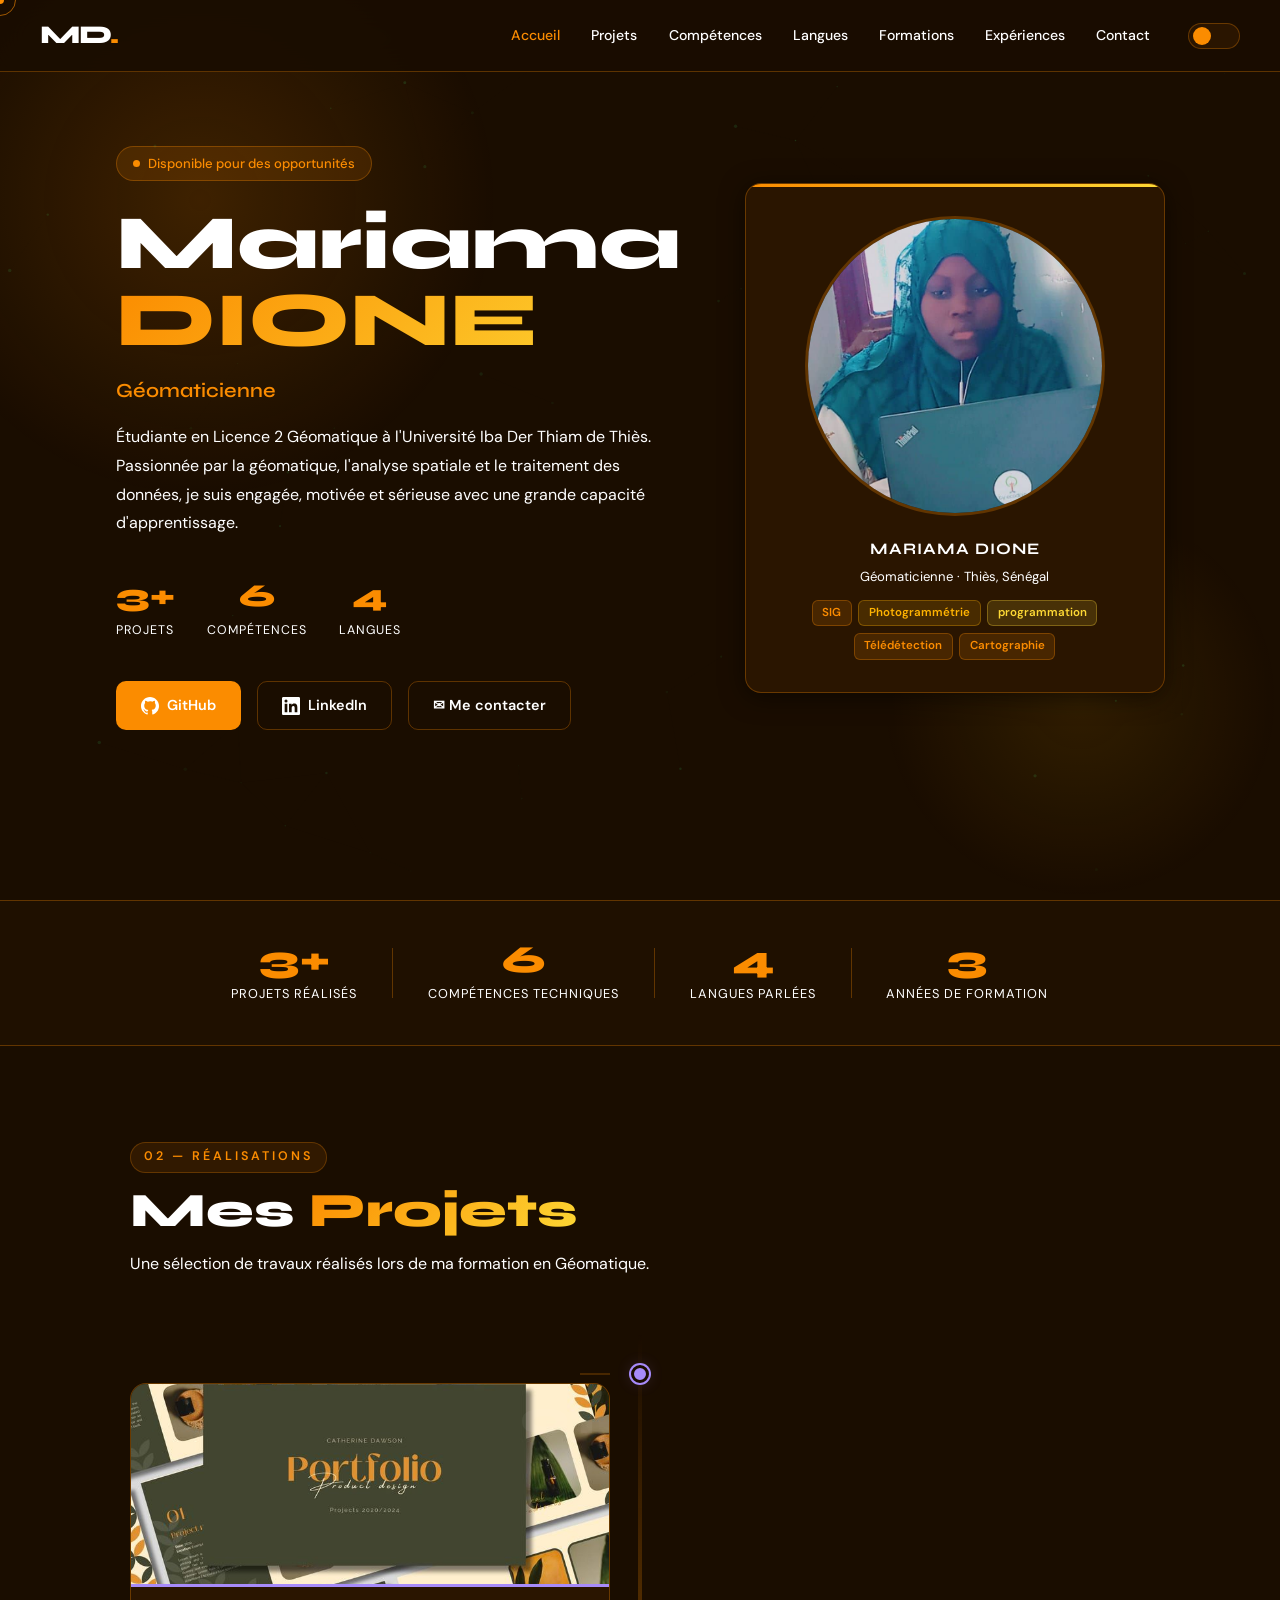
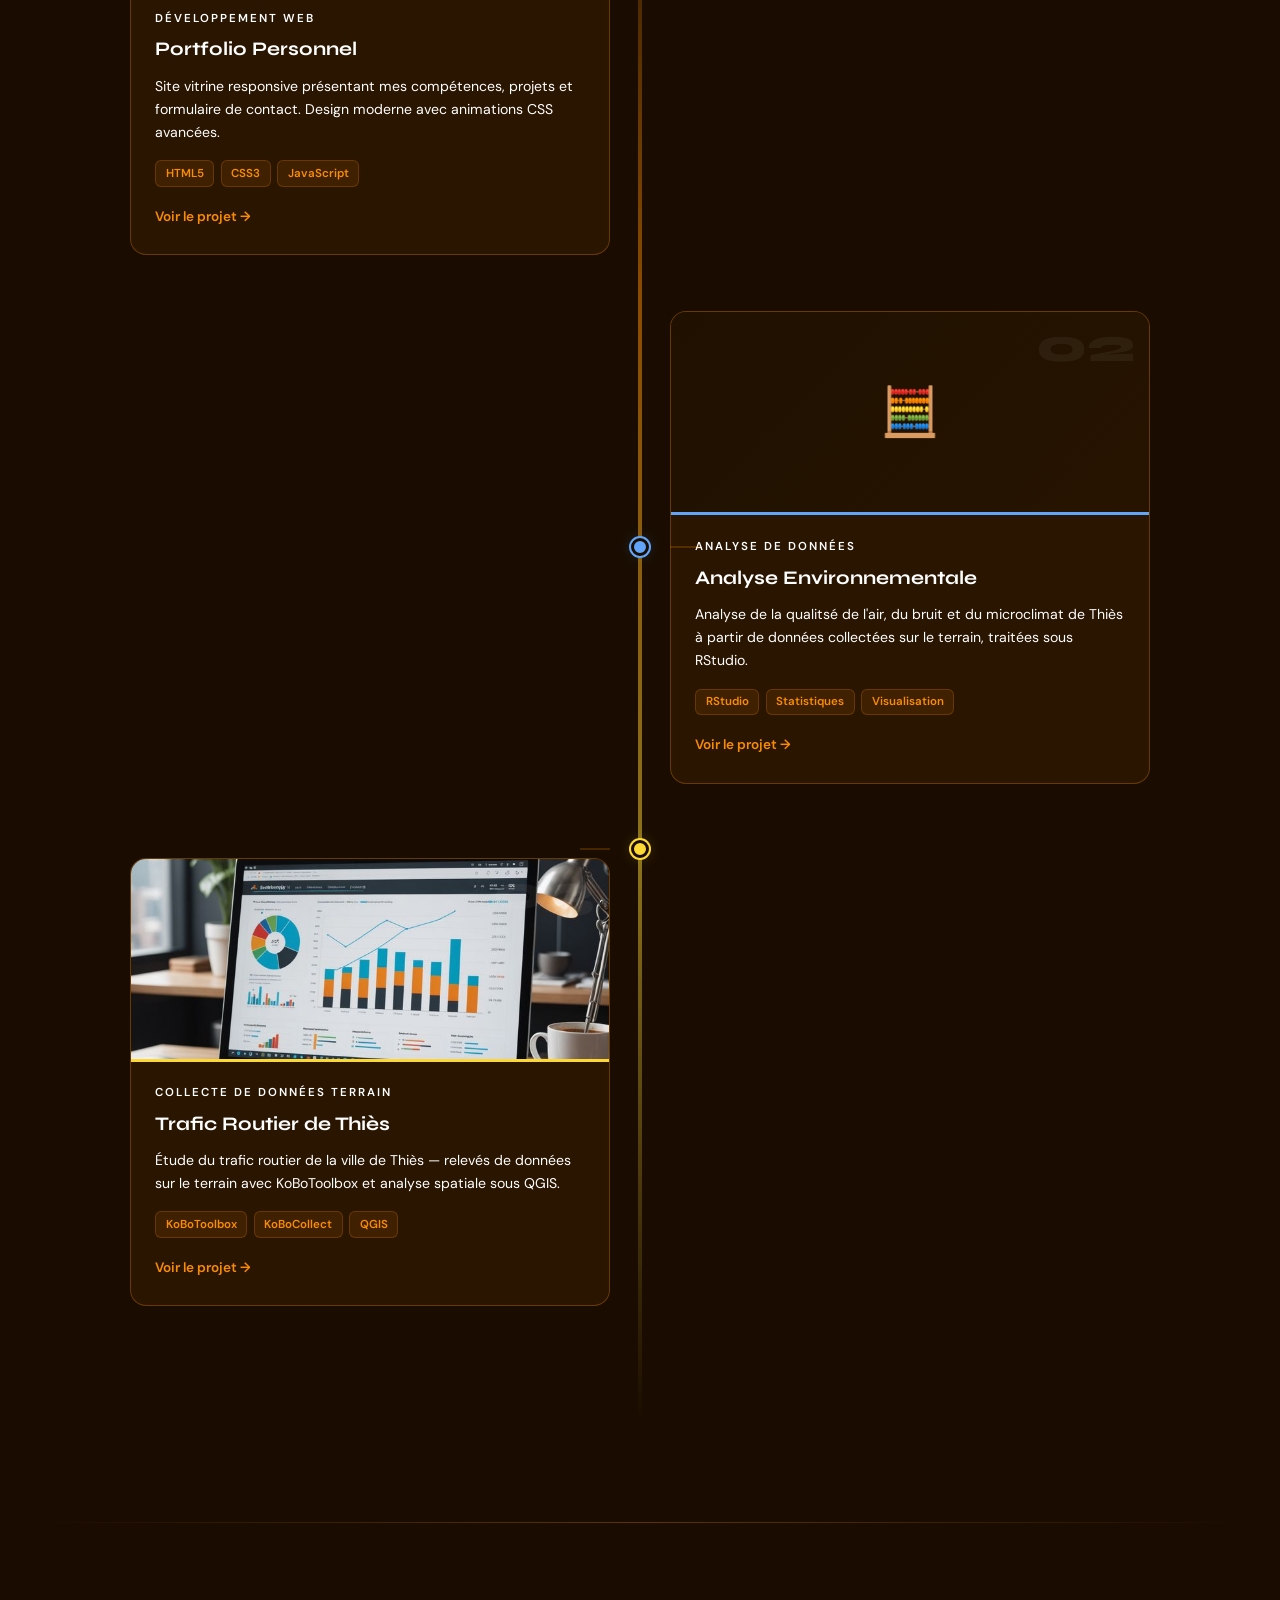
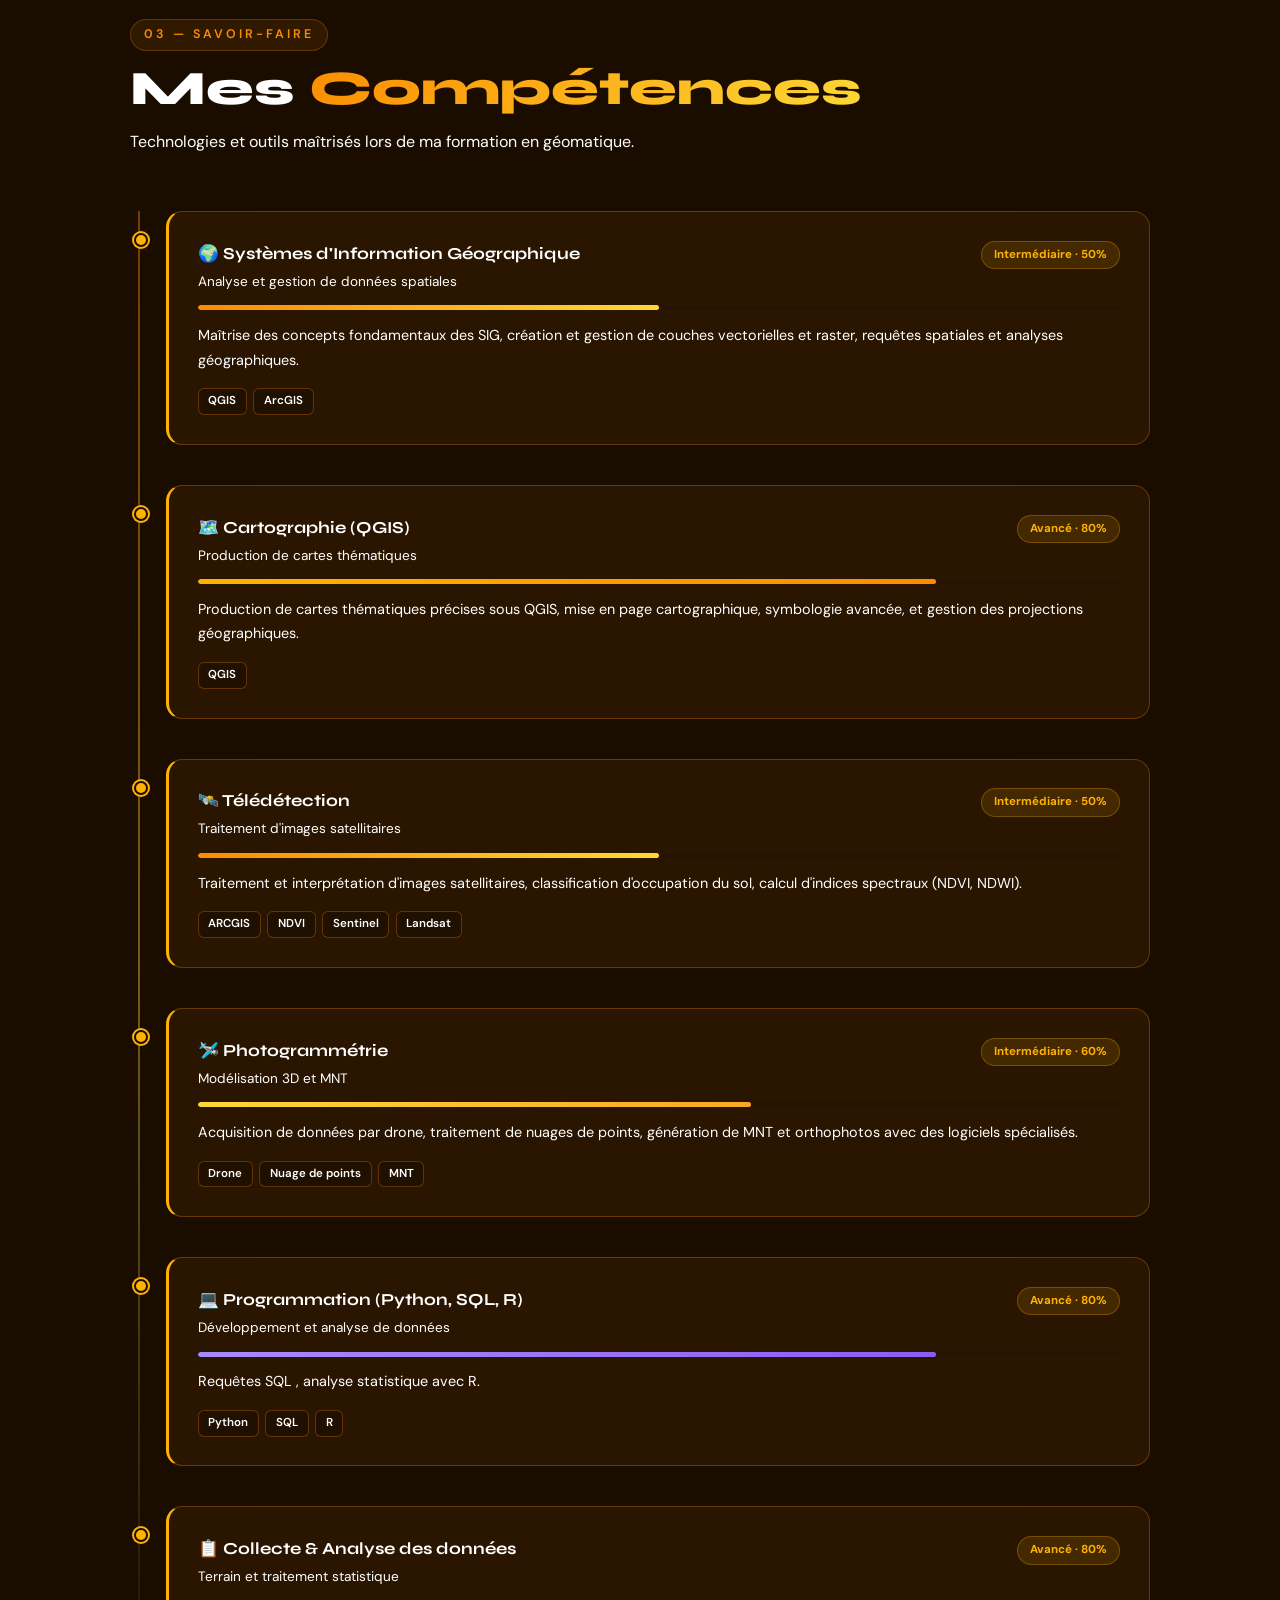
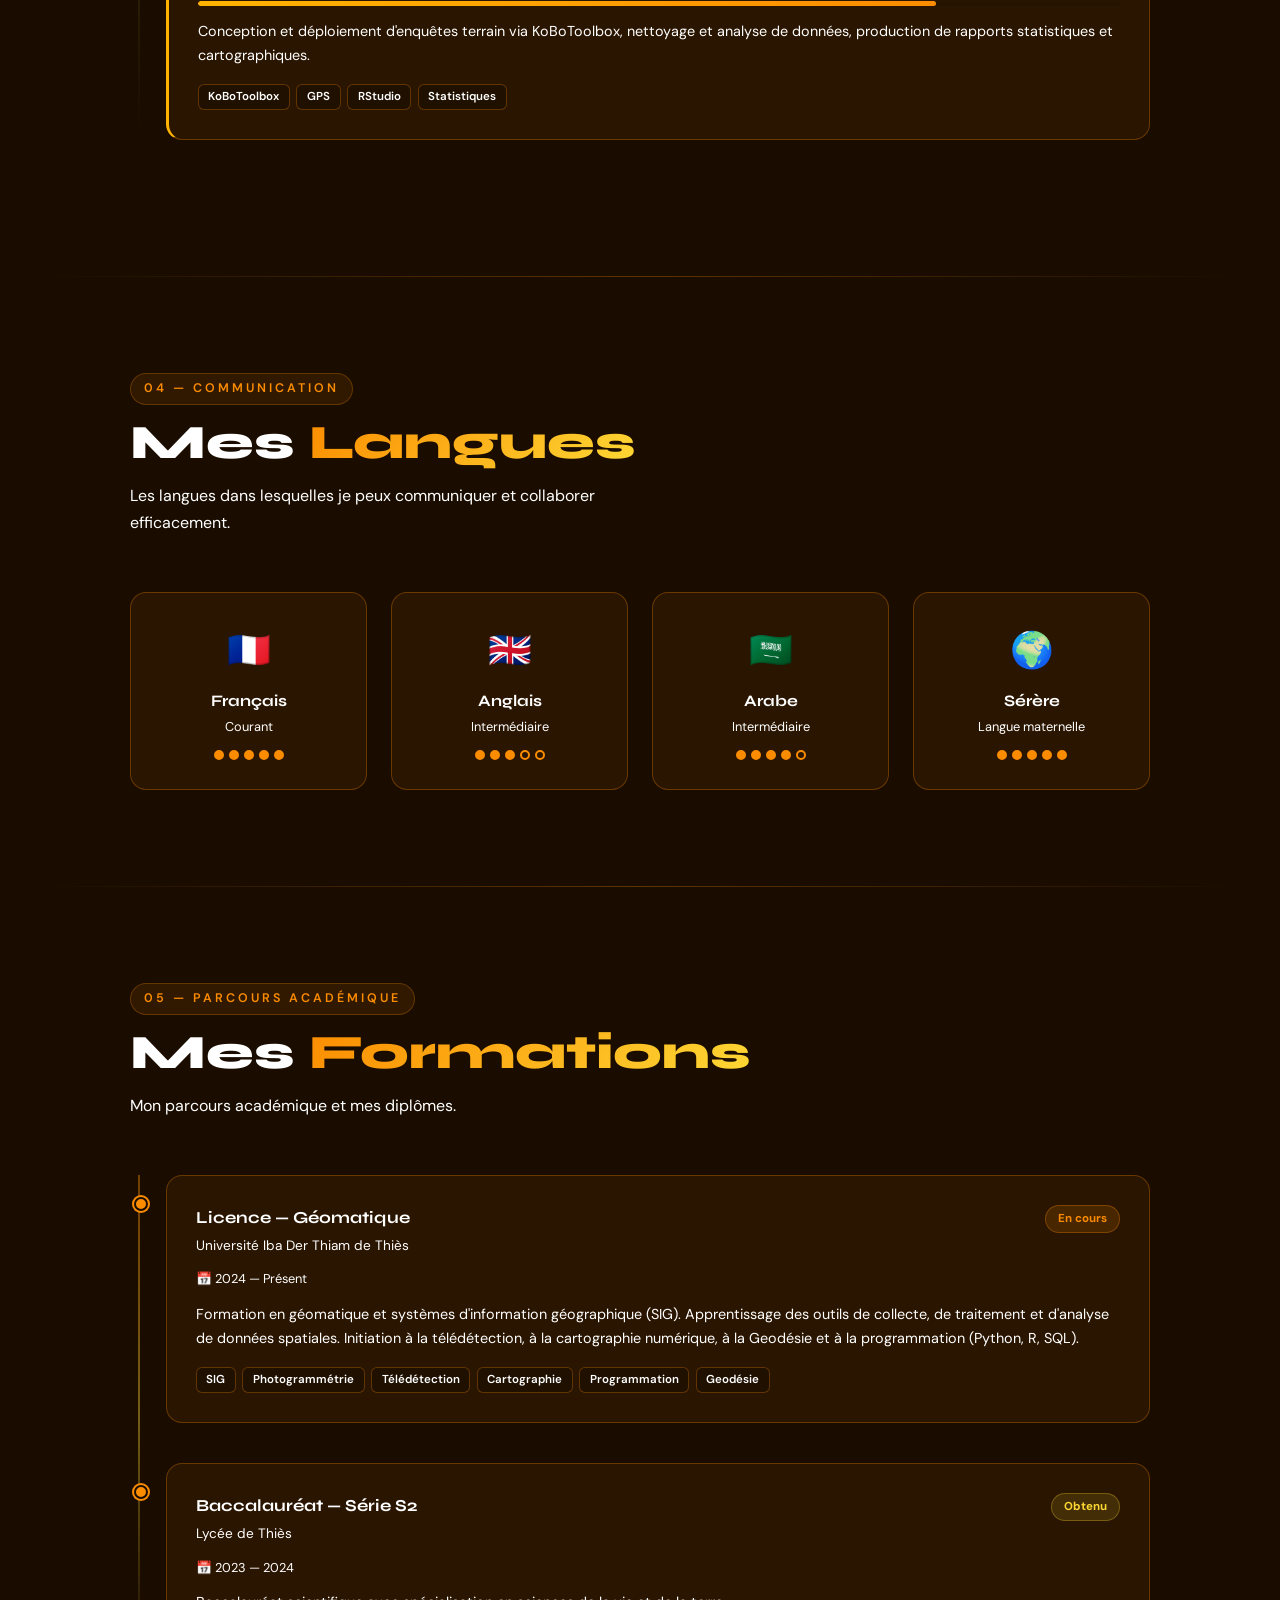
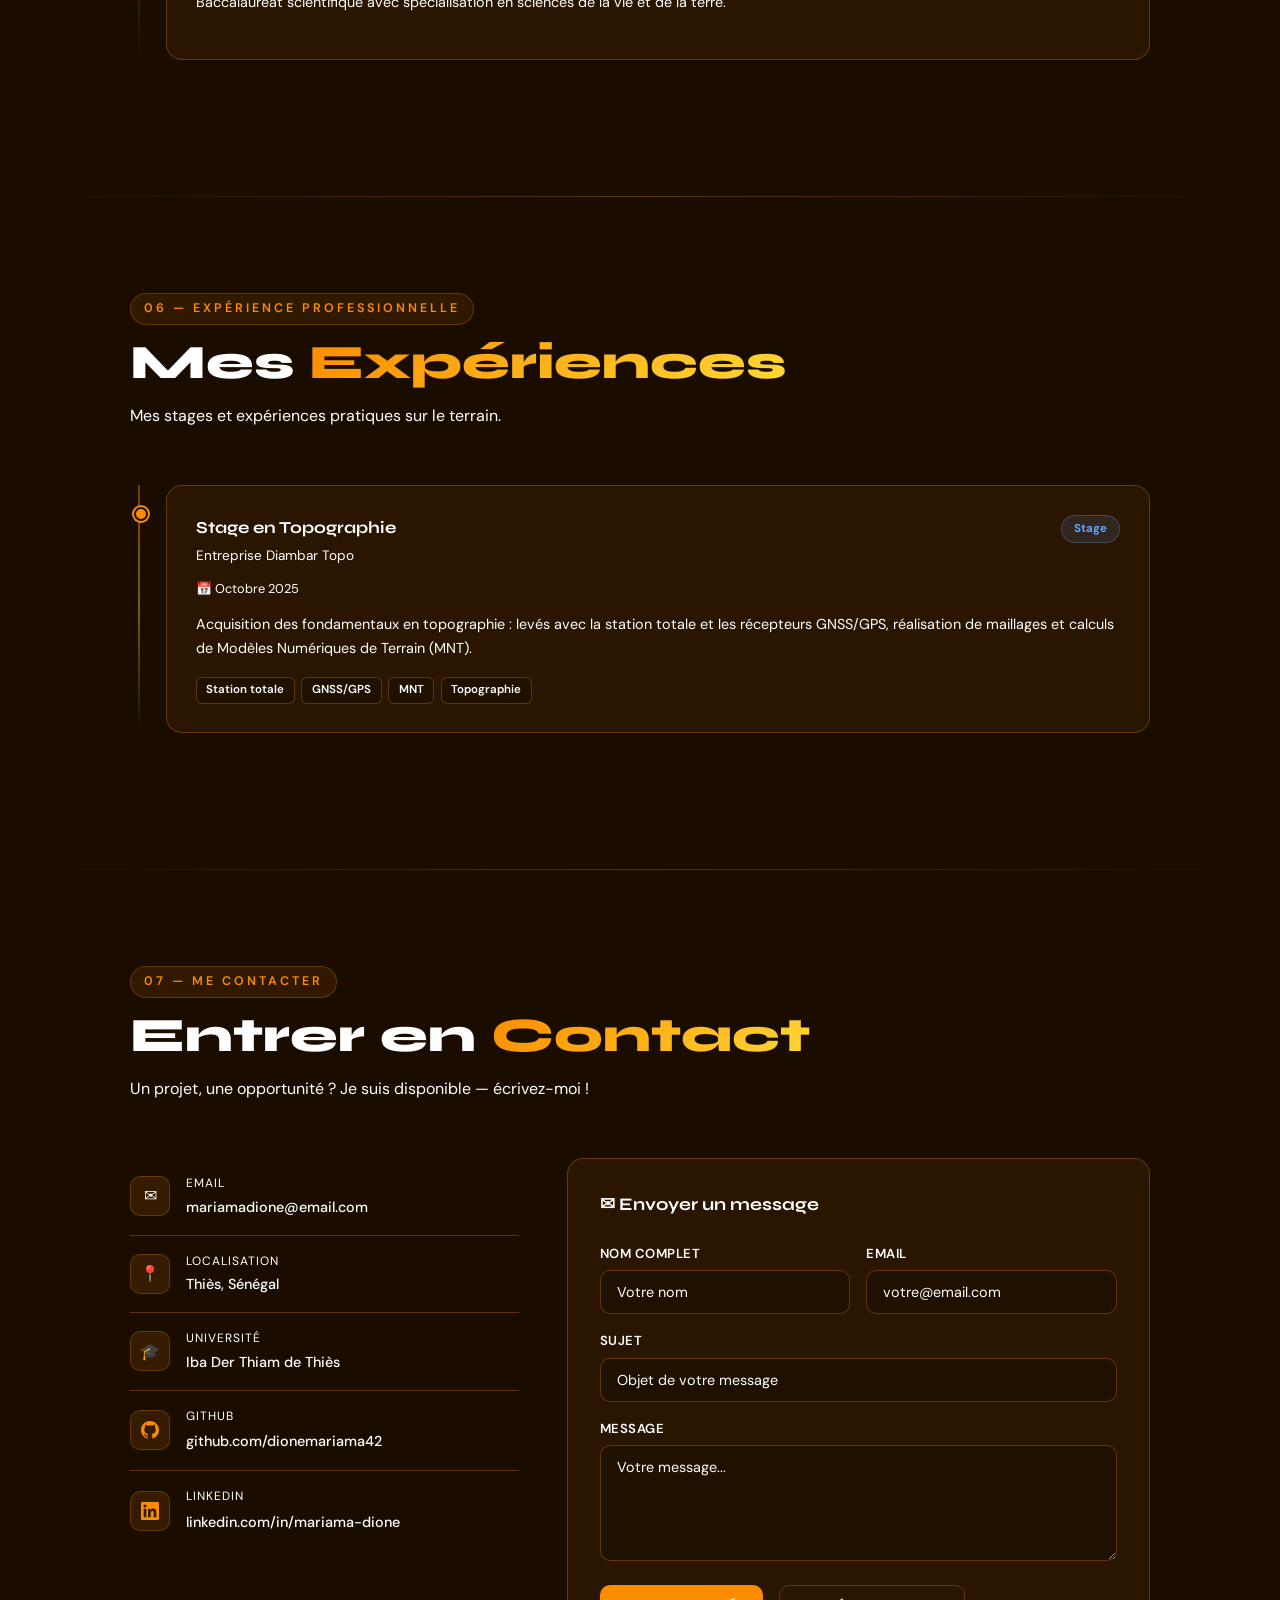
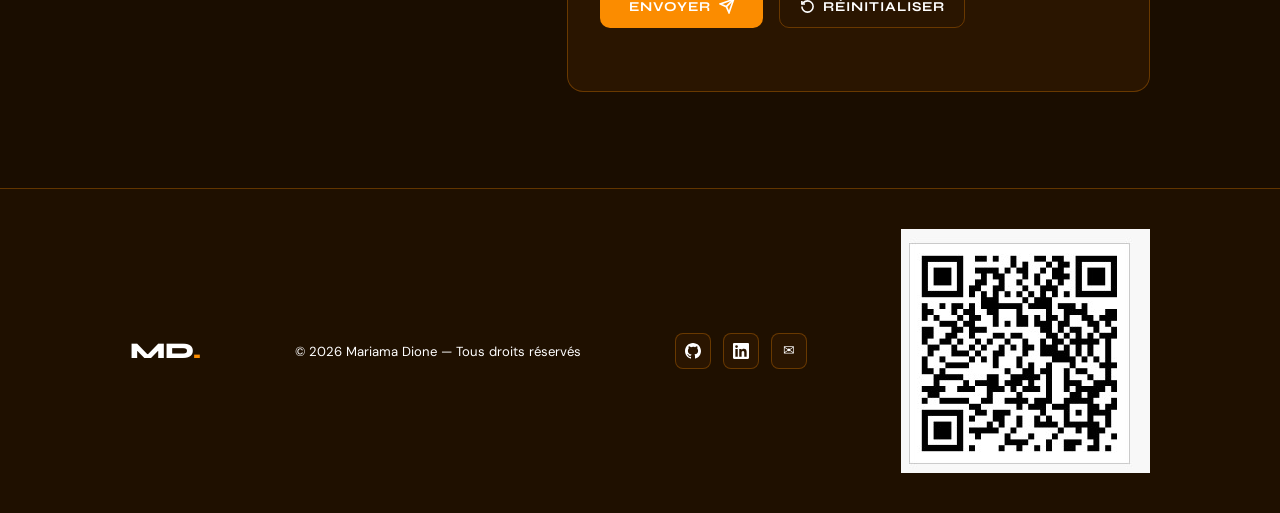
==== commit 0d6c7477: "changement au niveau du photo" ====
--- a/HTML/Index.html
+++ b/HTML/Index.html
@@ -99,7 +99,7 @@
         <div class="avatar-card">
           <div class="avatar-inner">
             <div class="avatar-img-wrap">
-              <img src="../IMAGES/Image1.jpeg" alt="">
+              <img src="../IMAGES/Image .jpeg" alt="">
             </div>
             <div class="avatar-info">
               <div class="avatar-name">MARIAMA DIONE</div>
@@ -151,6 +151,8 @@
       <p class="section-sub reveal">Une sélection de travaux réalisés lors de ma formation en Géomatique.</p>
 
       <!-- TIMELINE ALTERNÉE DES PROJETS -->
+
+
       <div class="projets-timeline">
 
         <!-- Ligne centrale -->
@@ -163,7 +165,7 @@
           </div>
           <article class="projet-card projet-card--violet">
             <div class="projet-img-wrap">
-              <img src="images/projet1.jpg" alt="Portfolio Personnel" class="projet-img"
+              <img src="../IMAGES/Image6.jpeg" alt="Portfolio Personnel" class="projet-img"
                    onerror="this.parentElement.innerHTML='<div class=\'projet-img-placeholder\'>🌐</div>'" />
             </div>
             <div class="projet-accent-bar"></div>
@@ -616,6 +618,7 @@
         </a>
         <a href="mailto:mariamadione@email.com" aria-label="Email">✉</a>
       </div>
+      <img src="../IMAGES/QRCode.jpg" alt="">
     </div>
   </footer>
 
--- a/CSS/Style.css
+++ b/CSS/Style.css
@@ -42,9 +42,9 @@
   --card-hover:    #fff8f2;
   --border:        rgba(230, 81, 0, 0.20);
   --border-hover:  rgba(230, 81, 0, 0.42);
-  --text:          #2e1200;
-  --text-muted:    #2e1200;
-  --text-faint:    #2e1200;
+  --text:          BLACK;
+  --text-muted:    BLACK;
+  --text-faint:    BLACK;
   --accent:        #e65100;
   --accent2:       #bf360c;
   --accent-glow:   rgba(230, 81, 0, 0.15);
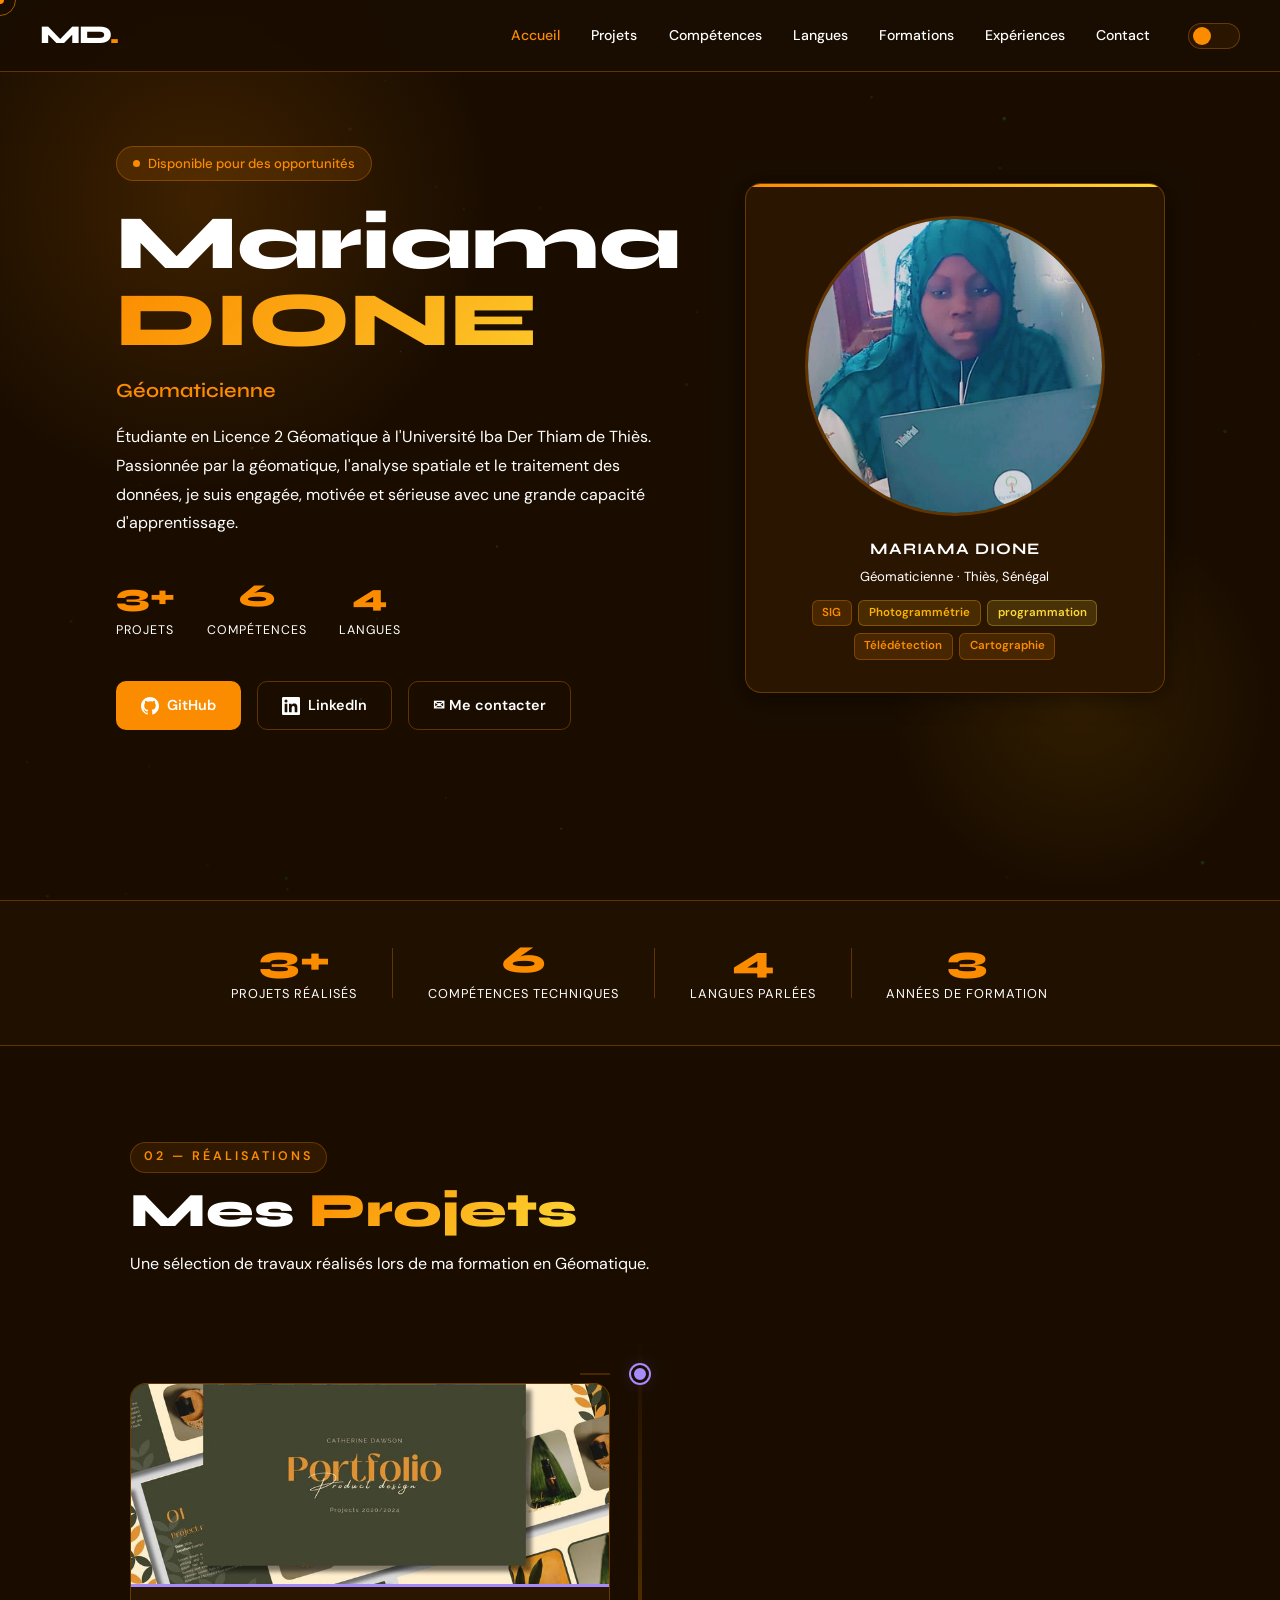
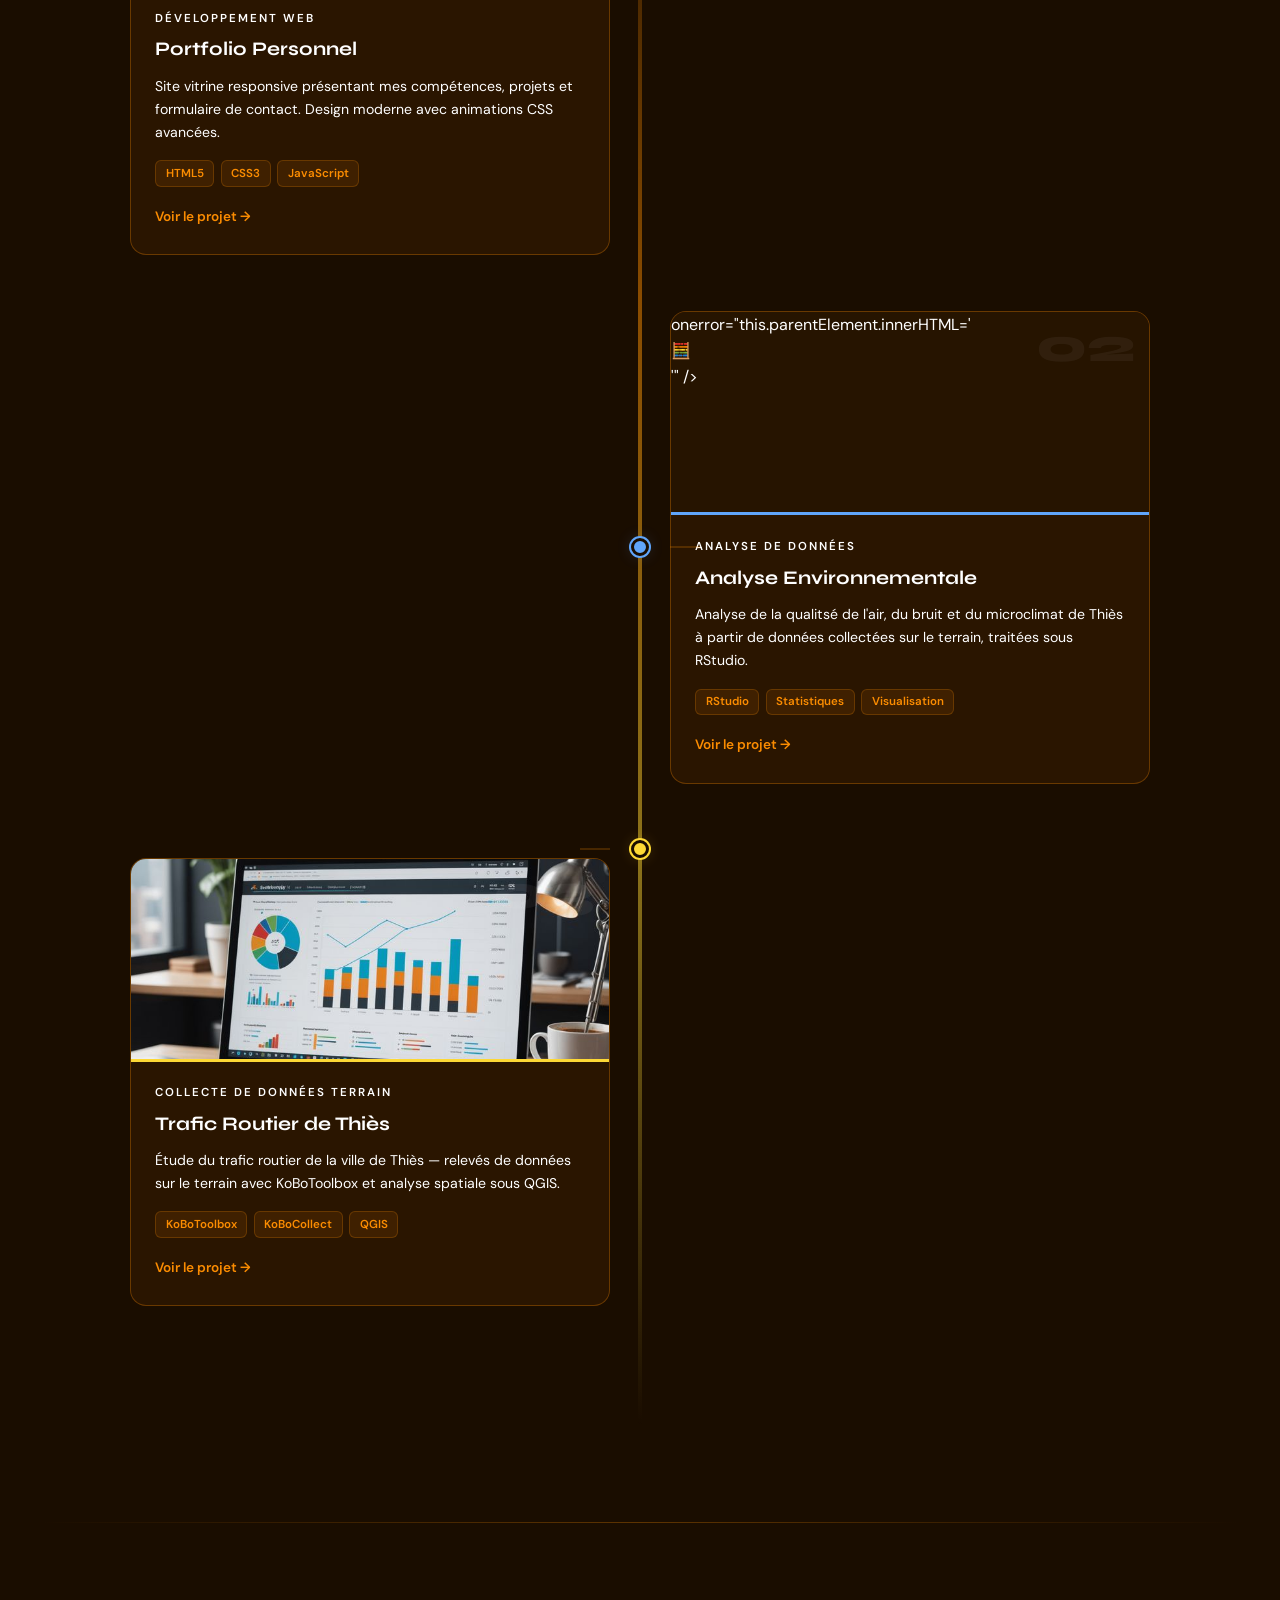
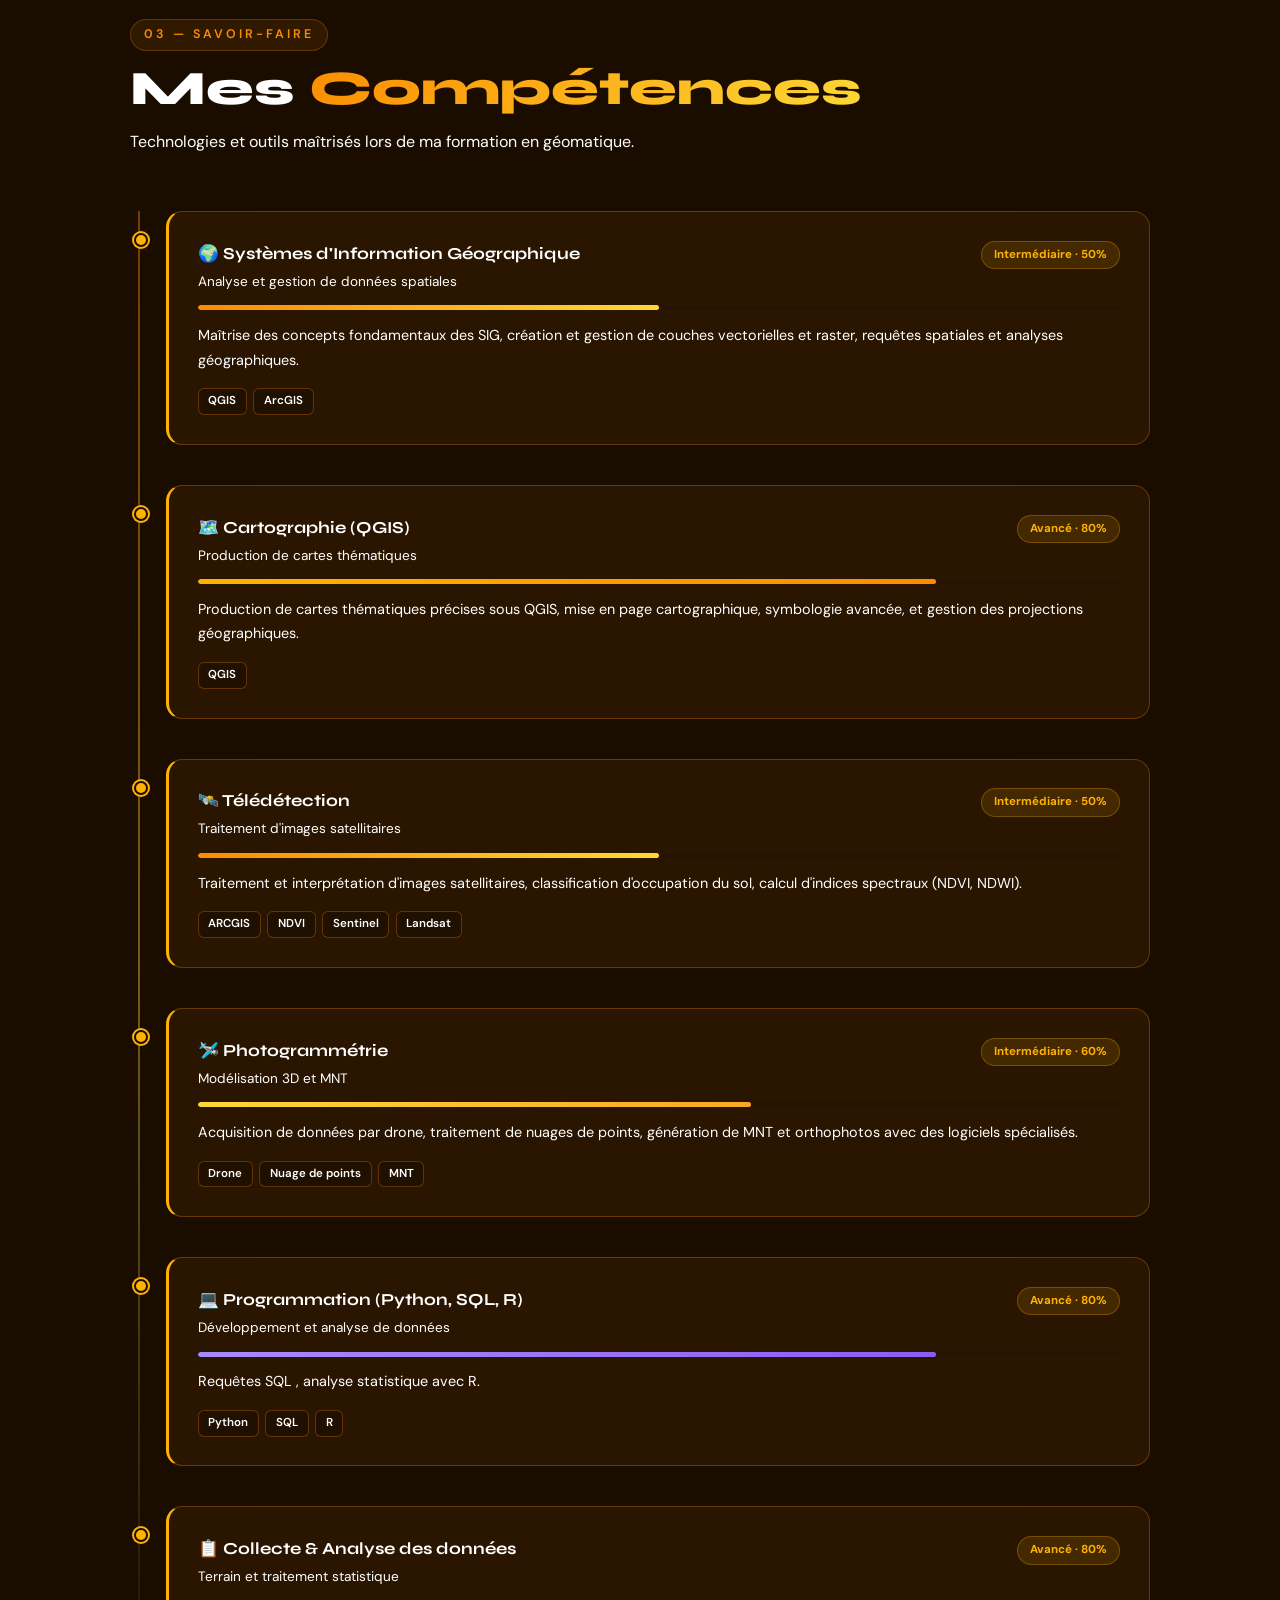
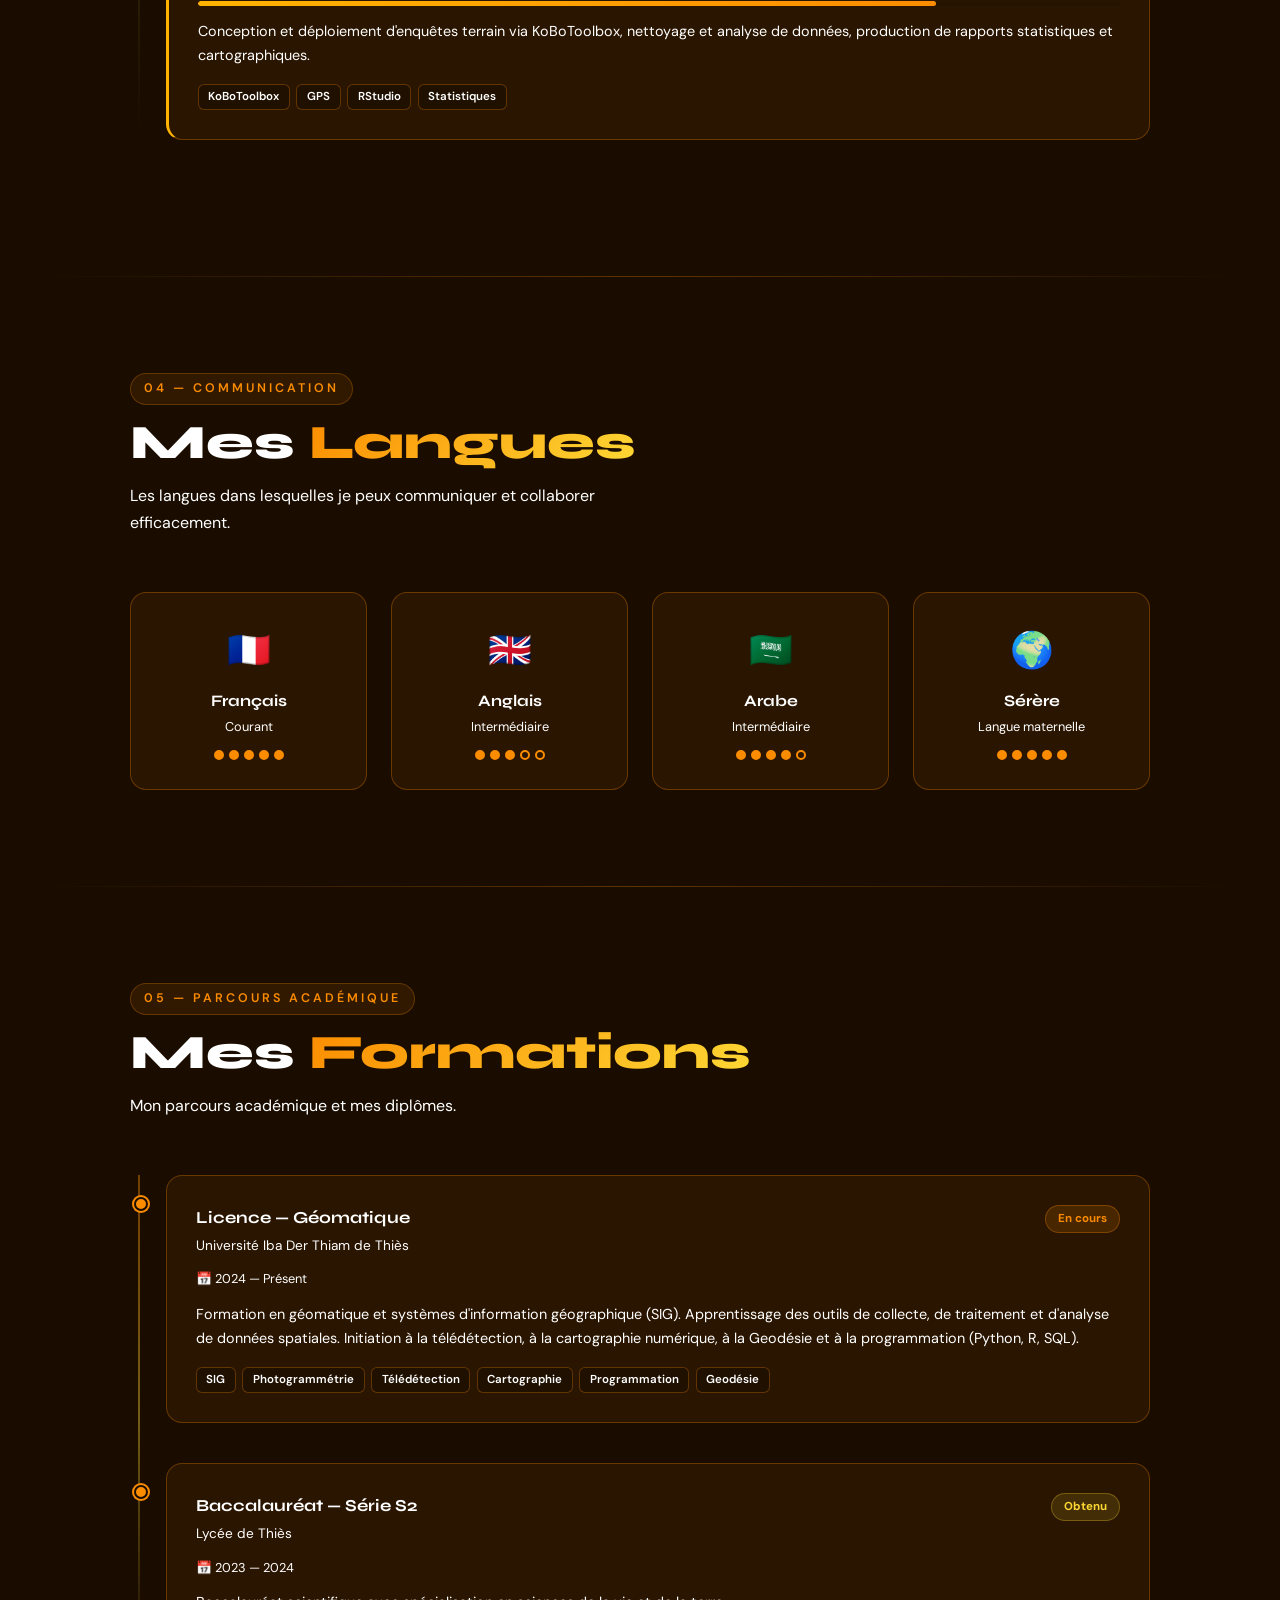
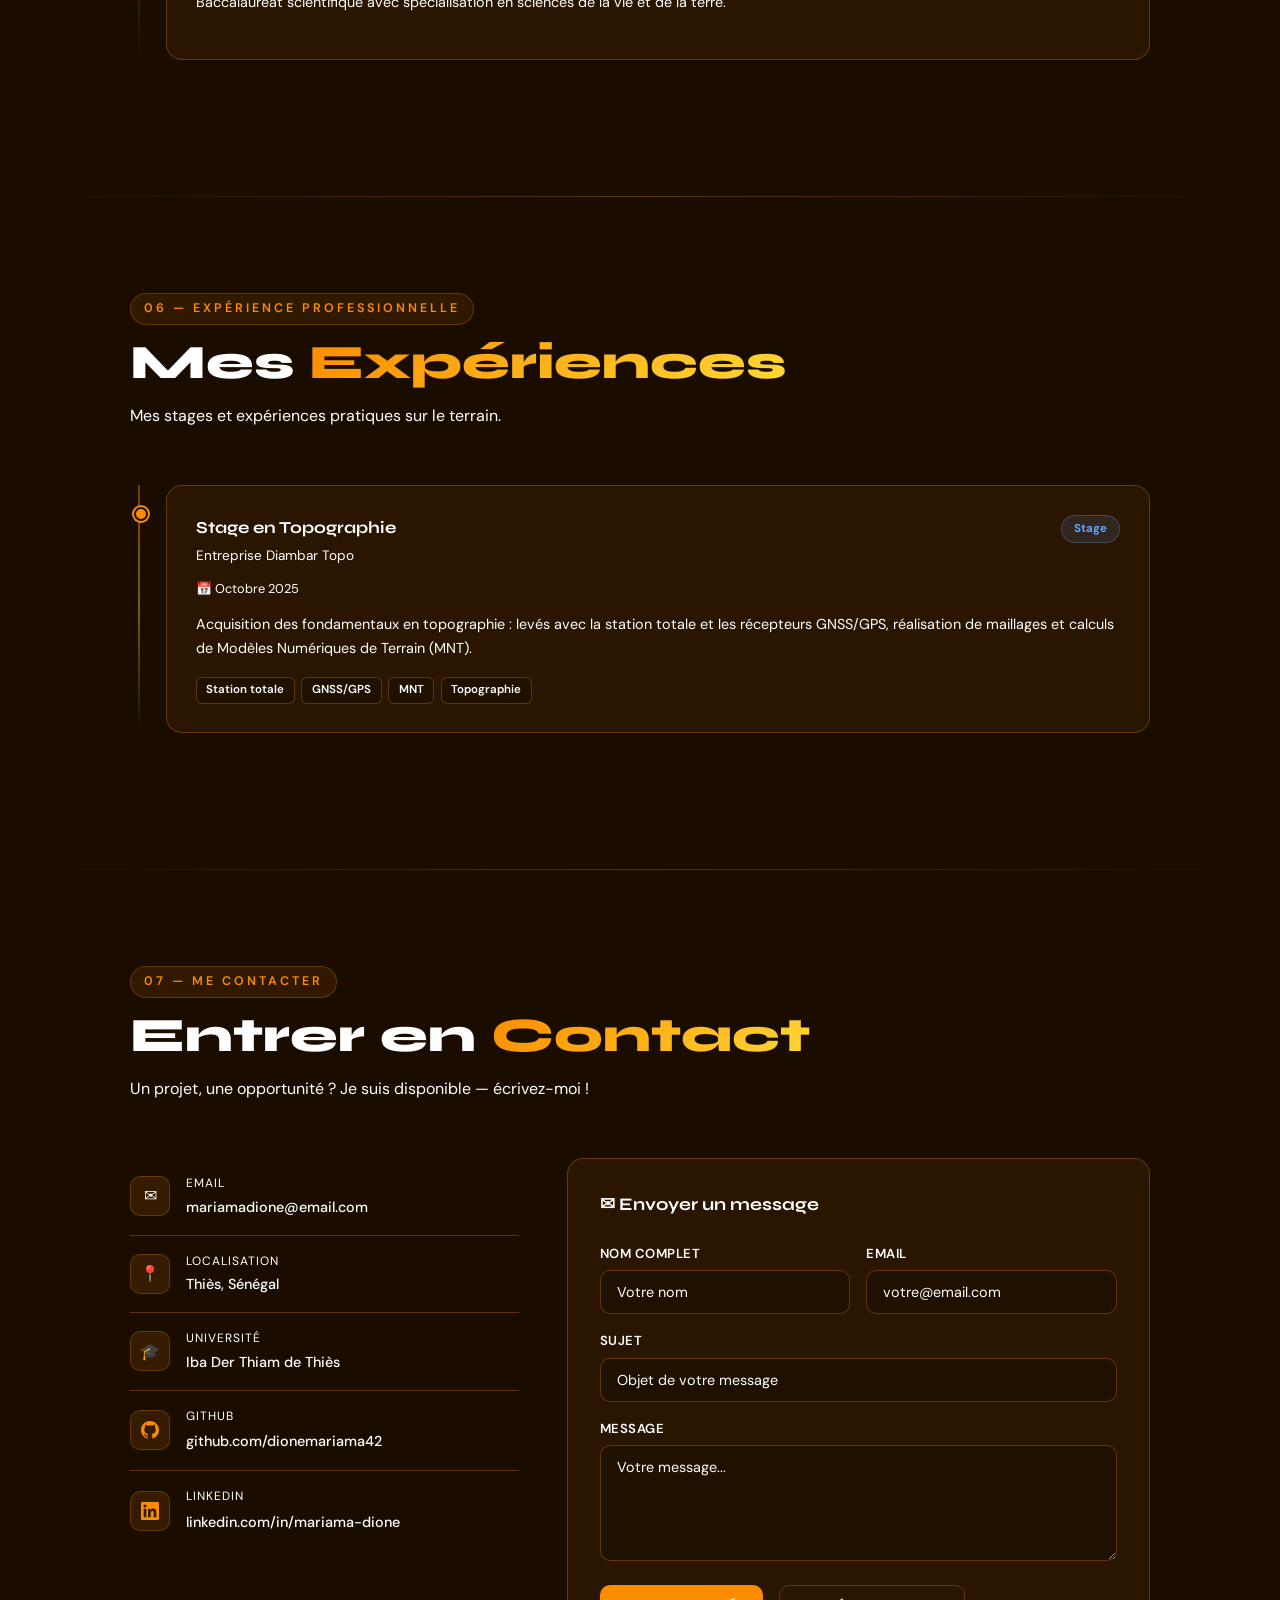
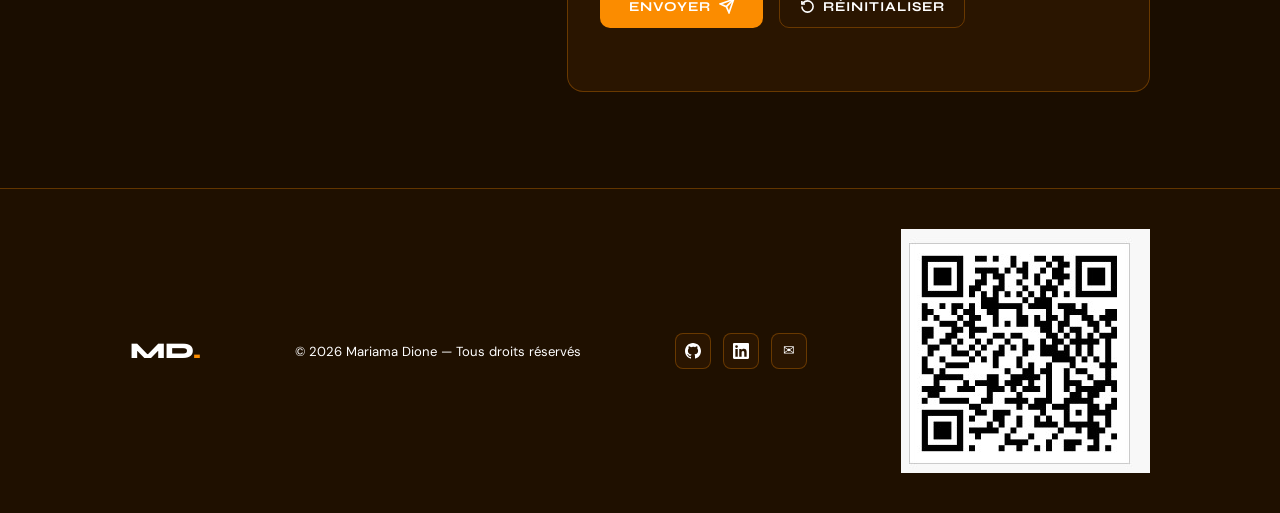
==== commit 1c830865: "image" ====
--- a/HTML/Index.html
+++ b/HTML/Index.html
@@ -193,7 +193,7 @@
           </div>
           <article class="projet-card projet-card--bleu">
             <div class="projet-img-wrap">
-              <img src="../IMAGES/image3.jpeg" alt="Analyse Environnementale" class="projet-img"
+              <img src="../IMAGES/image3.jpeg" alt="">
                    onerror="this.parentElement.innerHTML='<div class=\'projet-img-placeholder\'>🧮</div>'" />
             </div>
             <div class="projet-accent-bar"></div>
